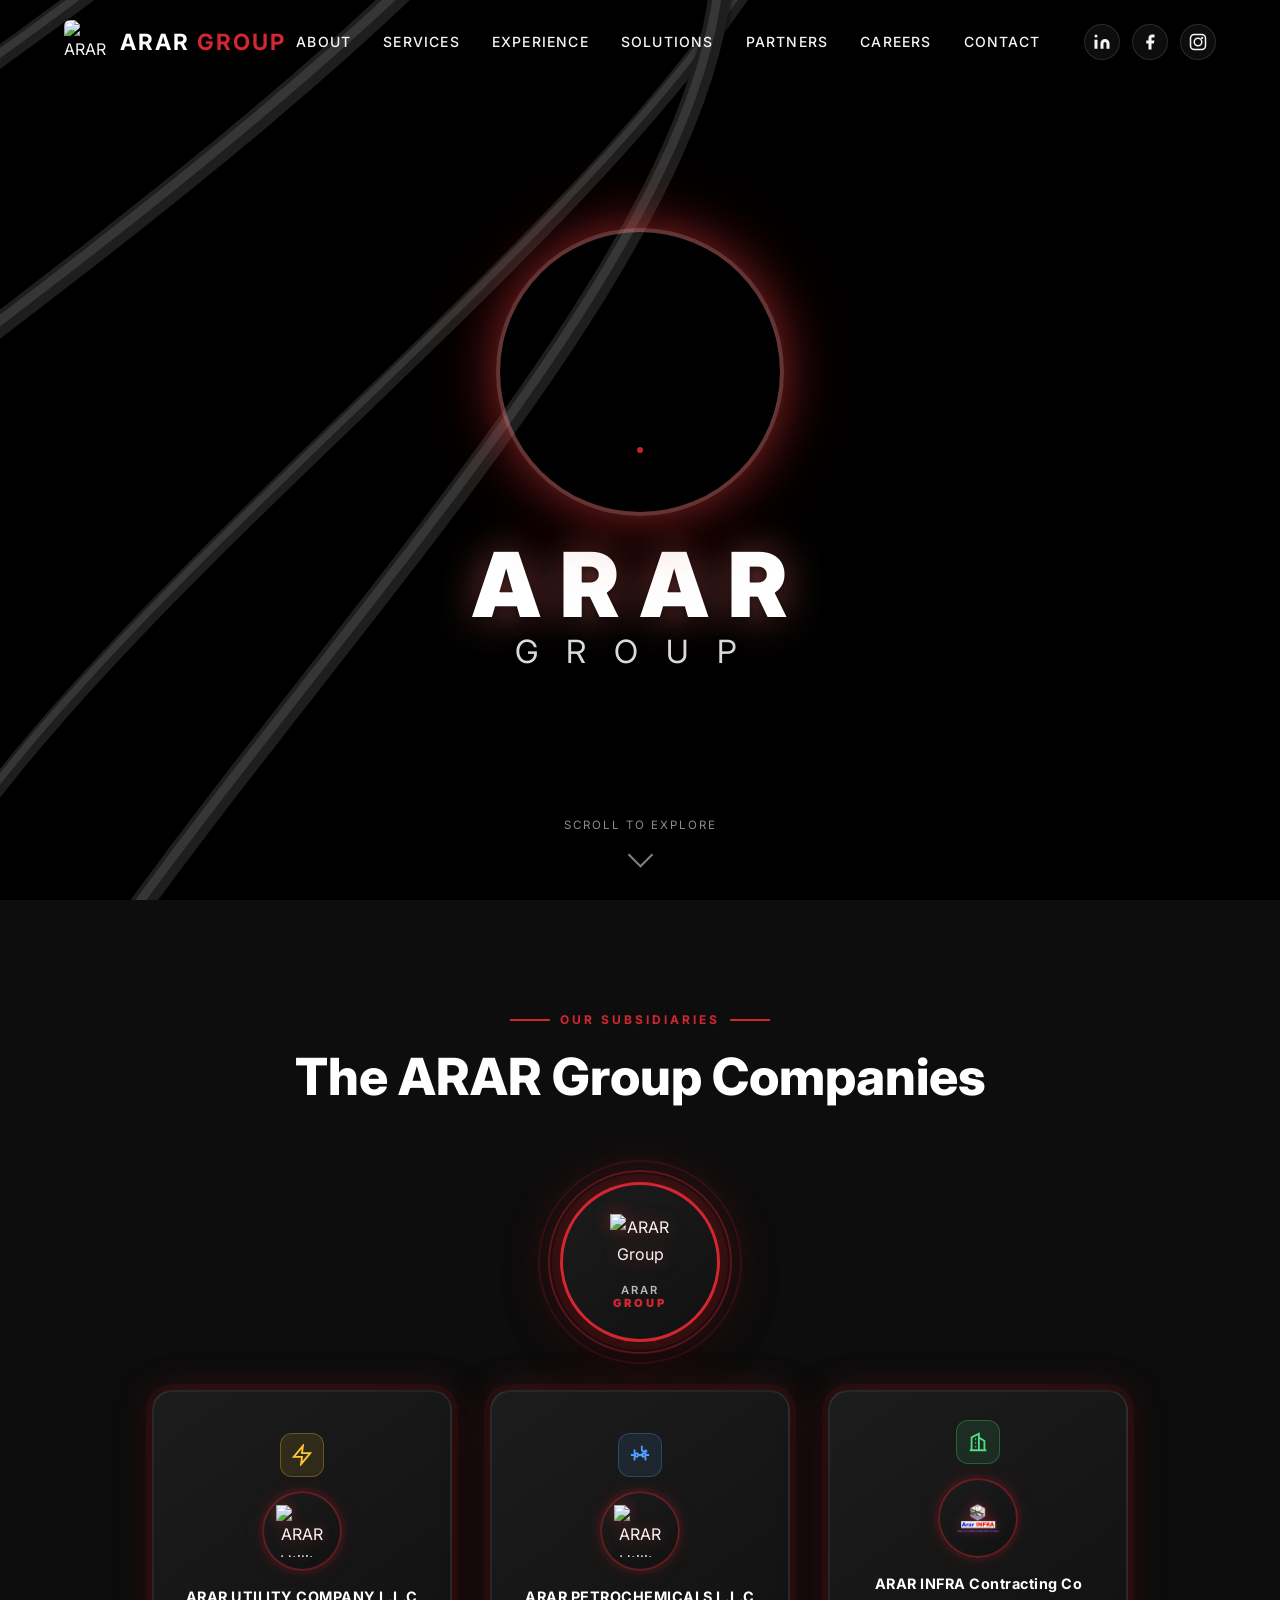
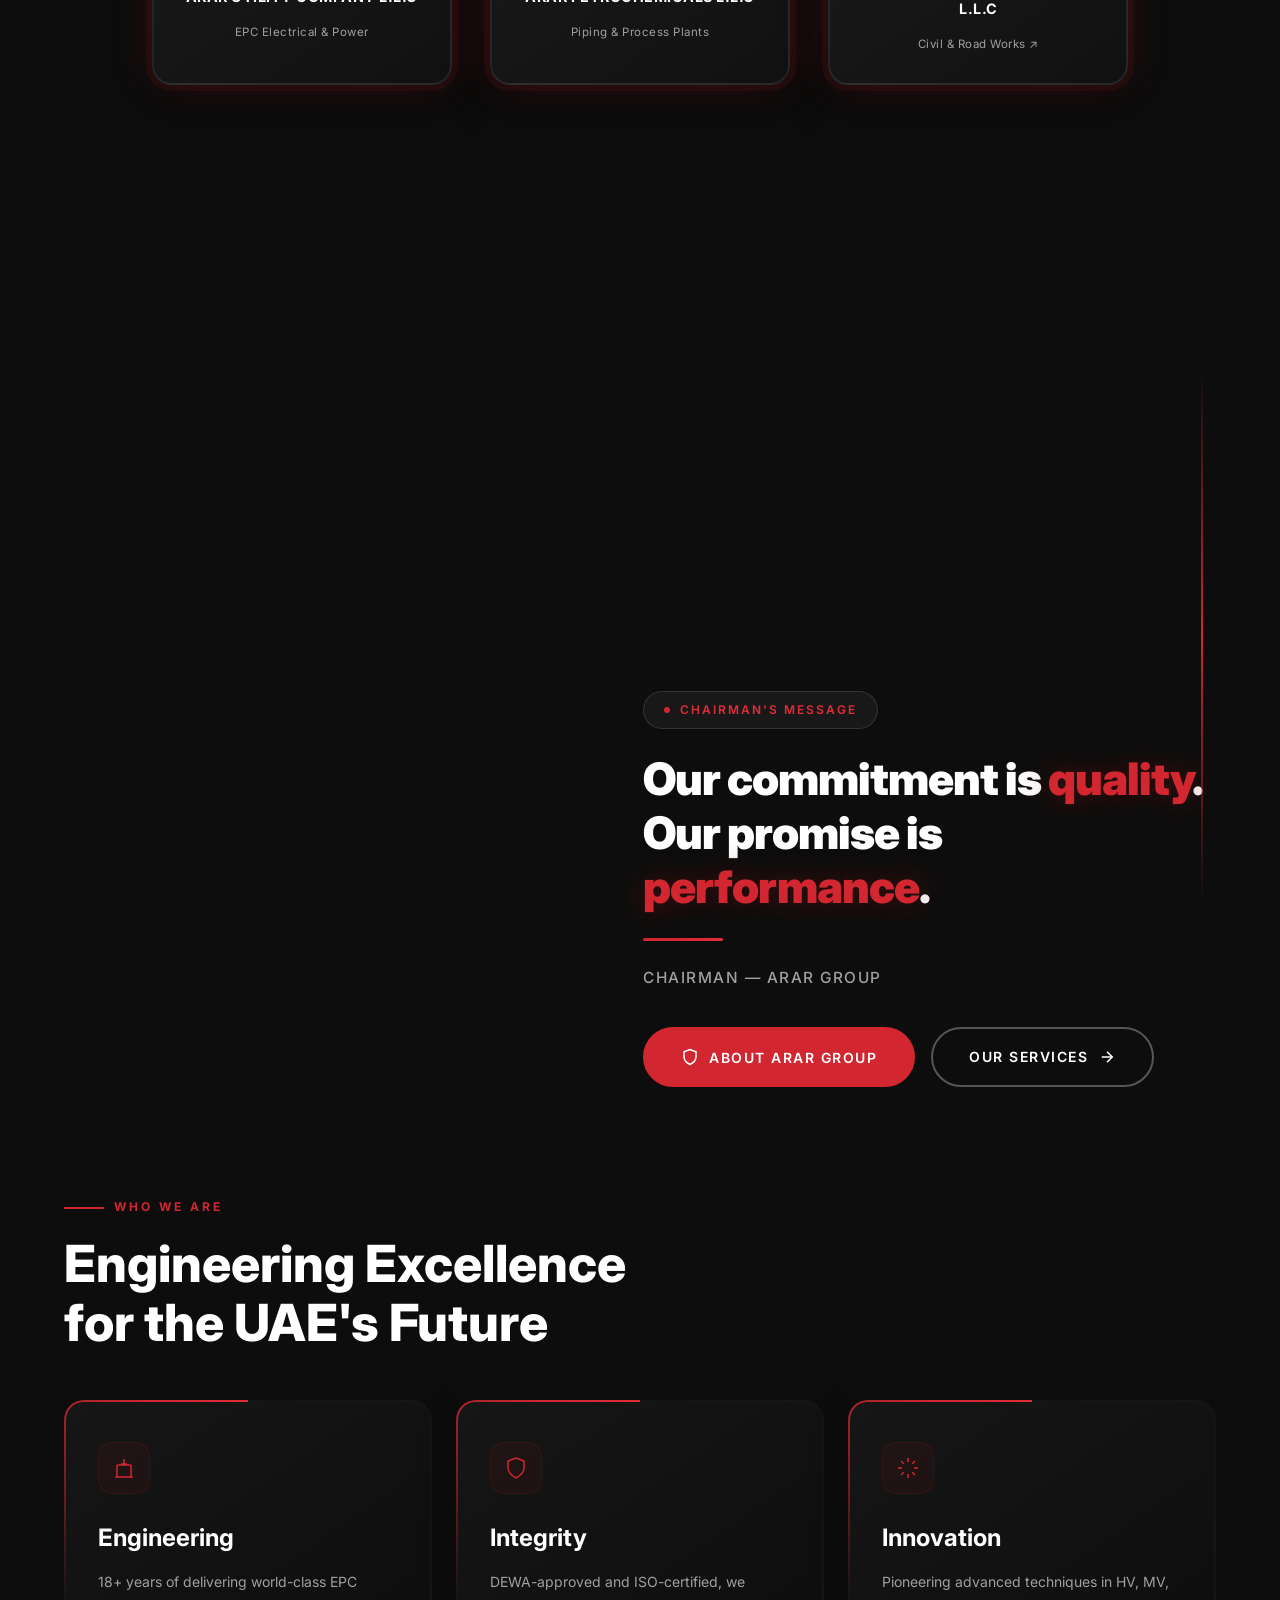
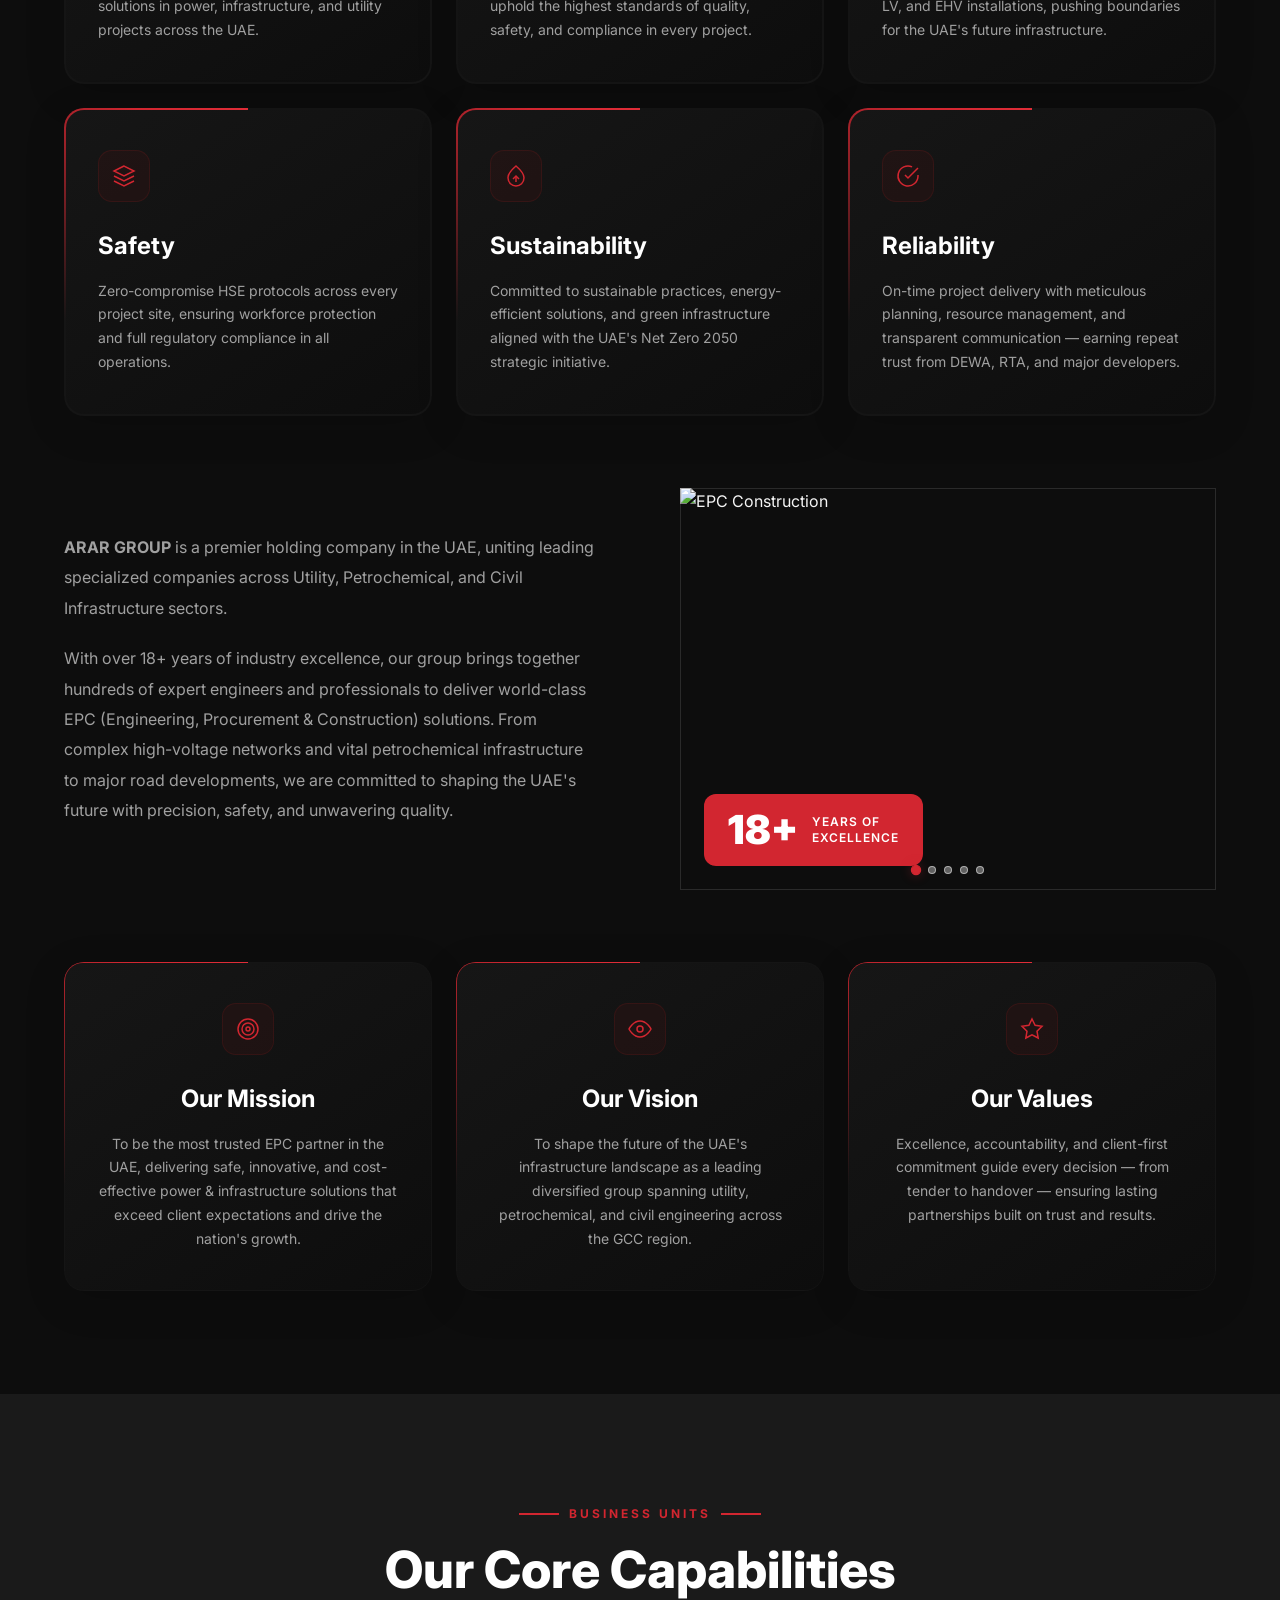
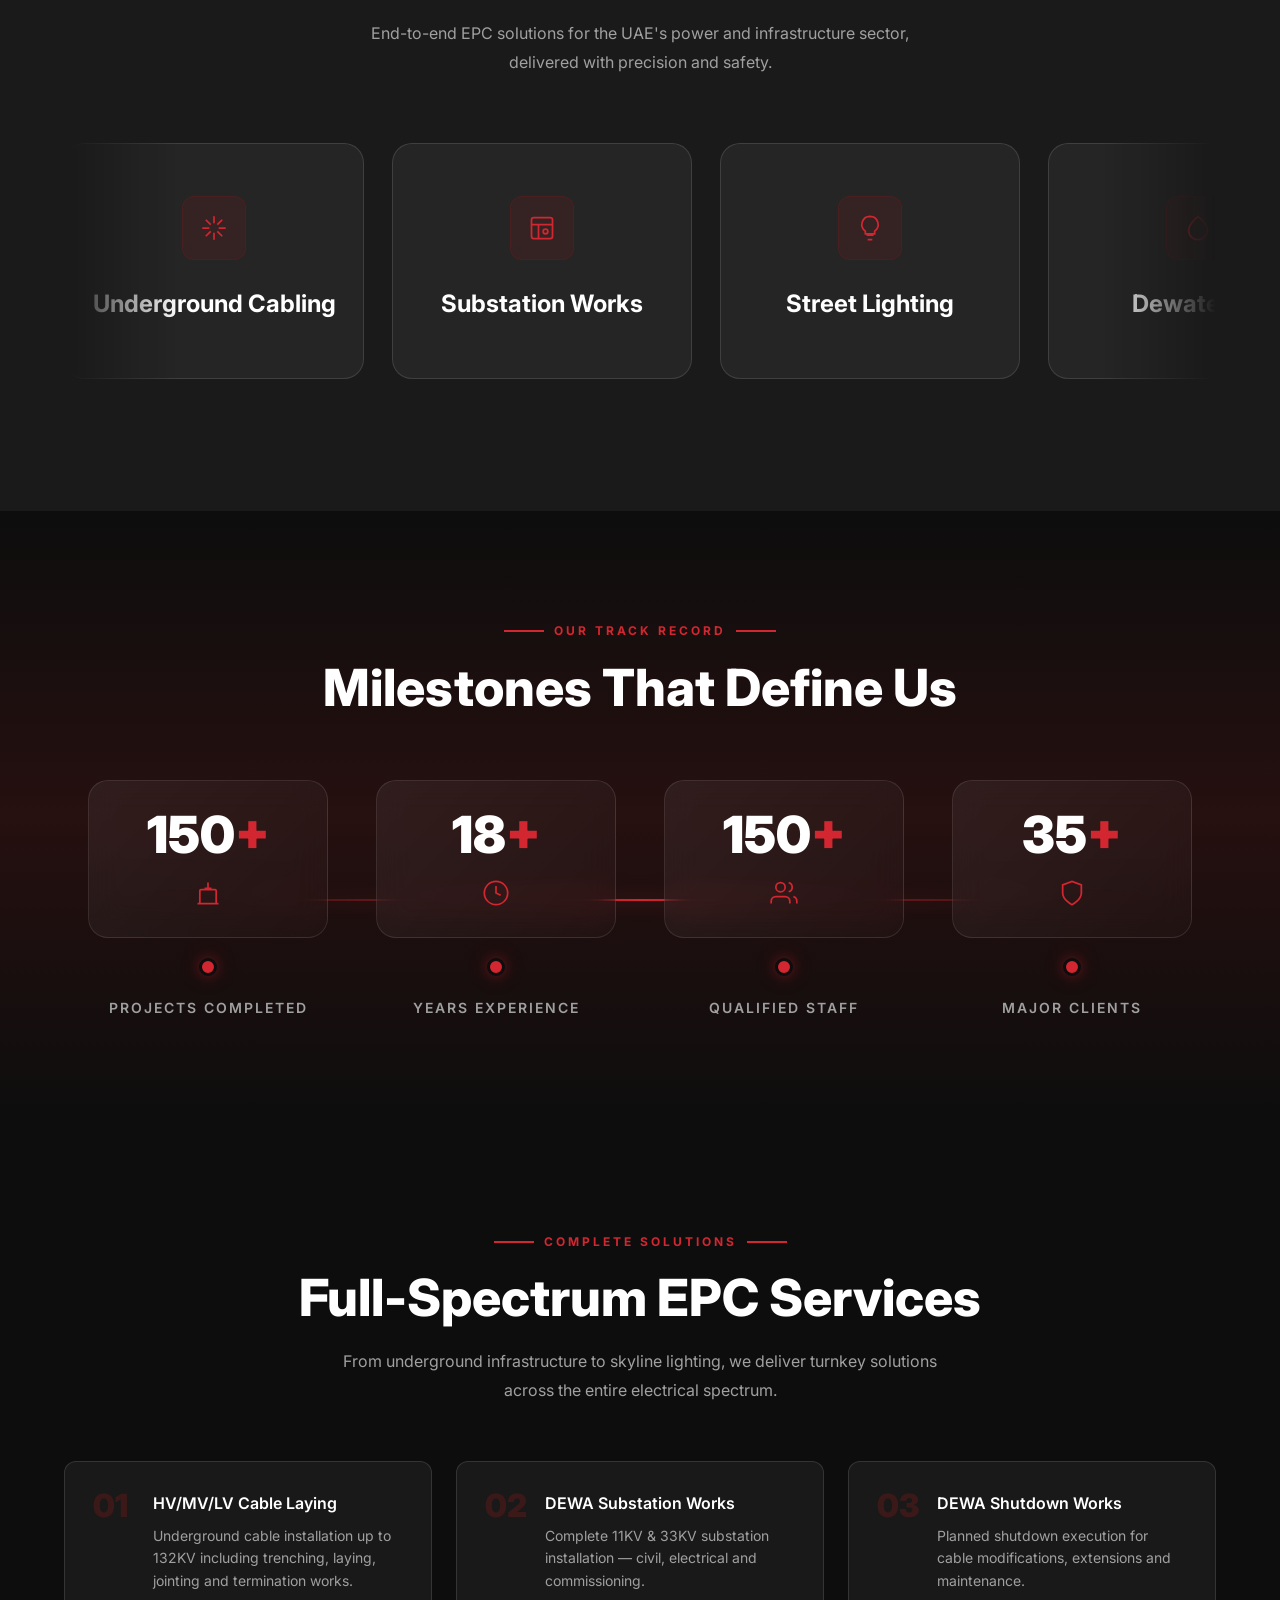
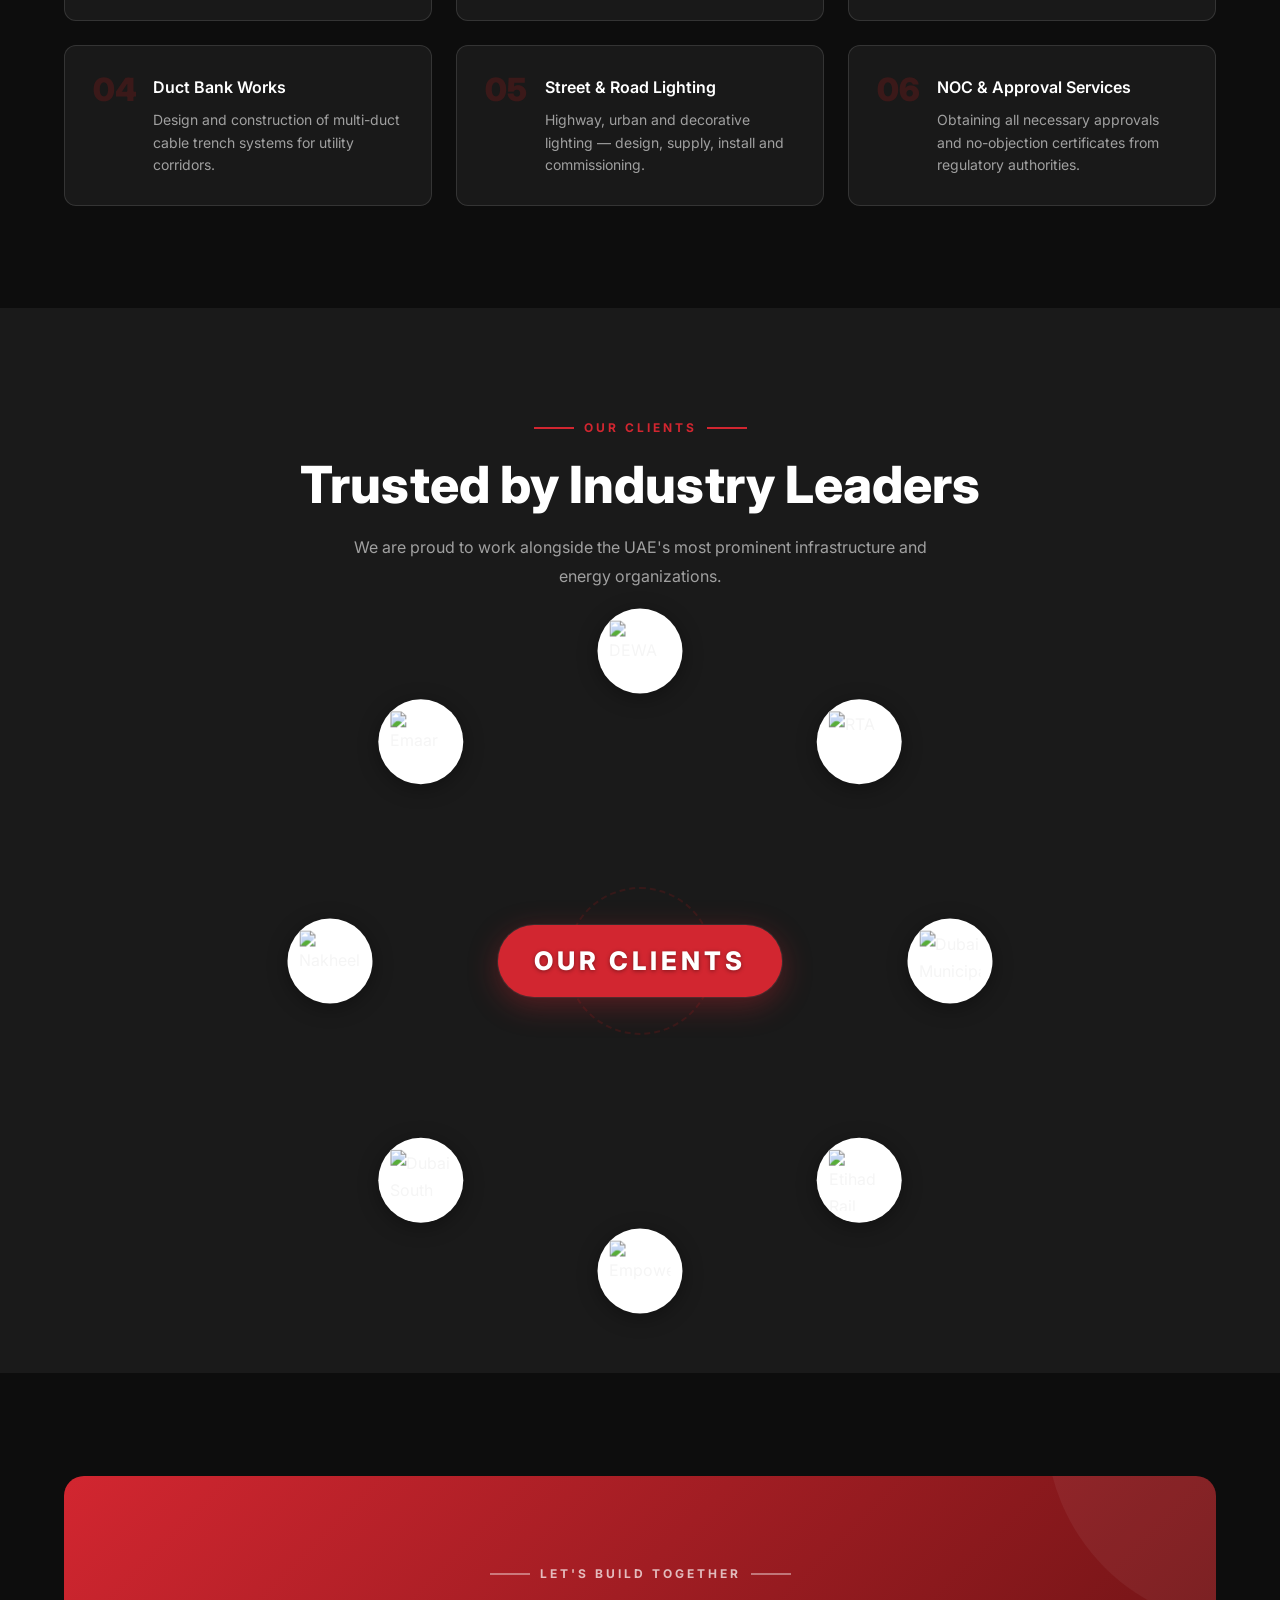
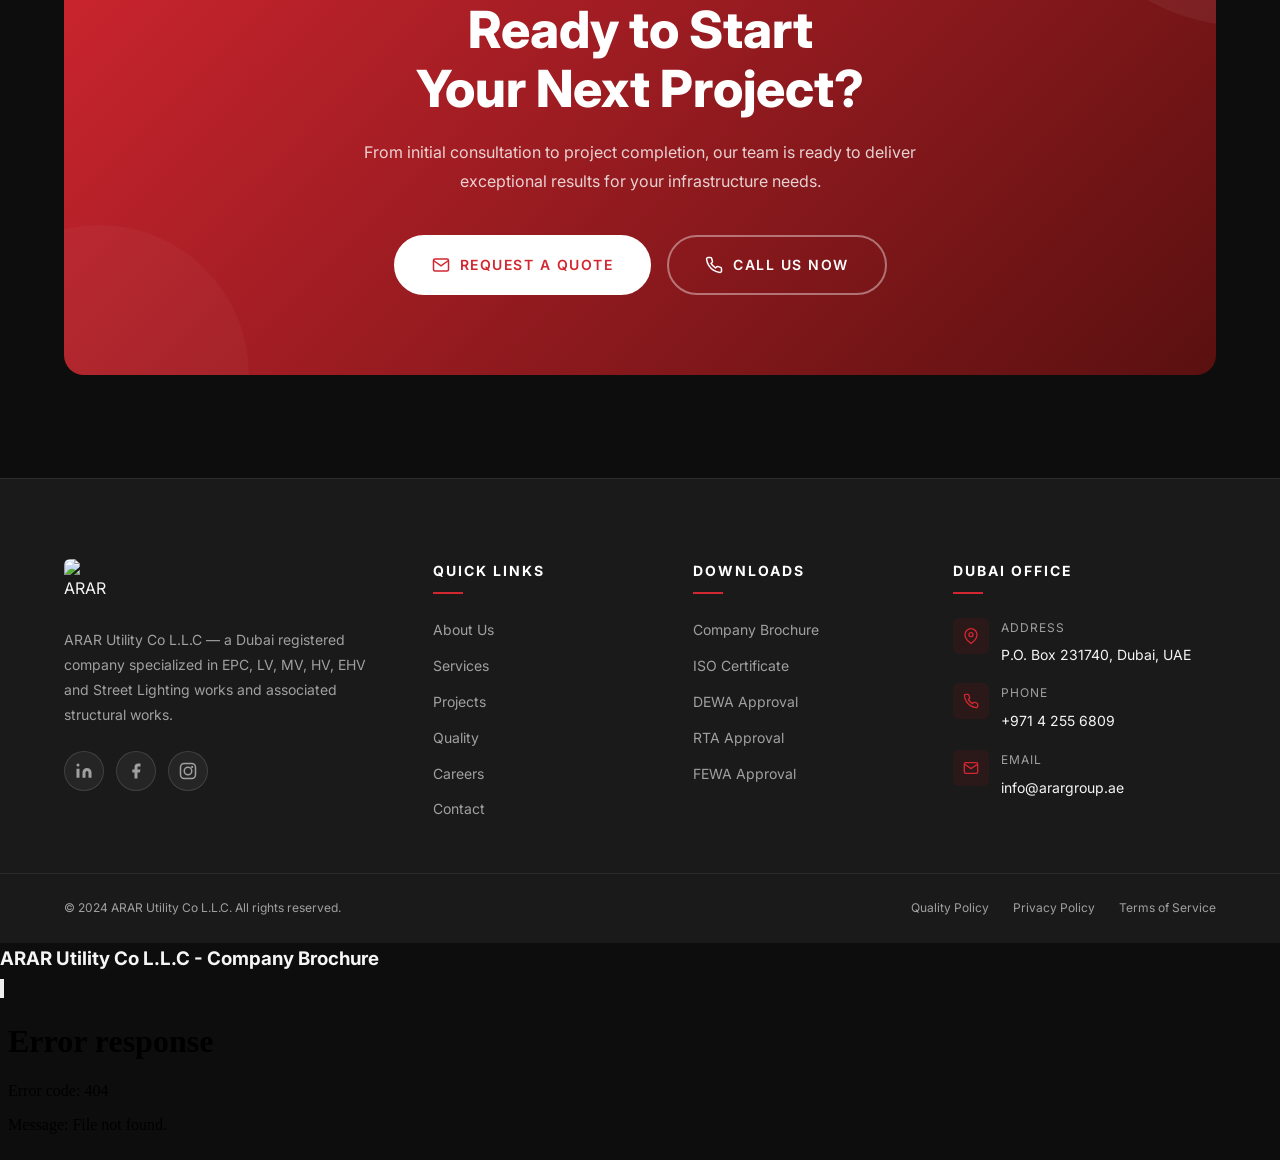
==== index.html @ eadc38d6 "careers page added" ====
<!DOCTYPE html>
<html lang="en">

<head>
  <meta charset="UTF-8">
  <meta name="viewport" content="width=device-width, initial-scale=1.0">
  <title>Arar Group — Leading EPC & Utility Contracting Company in Dubai</title>
  <meta name="description"
    content="ARAR Utility Co L.L.C is a Dubai-based EPC company specializing in LV, MV, HV, EHV and Street Lighting works with 18+ years of experience and 150+ completed projects.">
  <link rel="stylesheet" href="index.css">
  <link rel="stylesheet" href="modal.css">
  <link rel="preconnect" href="https://fonts.googleapis.com">
  <link rel="preconnect" href="https://fonts.gstatic.com" crossorigin>
</head>

<body>

  <!-- ============ NAVIGATION ============ -->
  <nav class="navbar" id="navbar">
    <div class="container">
      <a href="/" class="nav-logo">
        <div class="logo-mark"><img src="ARAR.png" alt="ARAR Group Logo"></div>
        <div class="logo-text">ARAR <span>GROUP</span></div>
      </a>
      <div class="nav-links" id="navLinks">
        <a href="#about">About</a>
        <a href="#services">Services</a>
        <a href="#stats">Experience</a>
        <a href="#all-services">Solutions</a>
        <a href="#clients">Partners</a>
        <a href="careers.html">Careers</a>
        <a href="#contact">Contact</a>
        <div class="nav-social">
          <a href="https://ae.linkedin.com/company/arar-utility-company-llc" aria-label="LinkedIn" target="_blank">
            <svg width="18" height="18" viewBox="0 0 24 24" fill="currentColor">
              <path d="M16 8a6 6 0 0 1 6 6v7h-4v-7a2 2 0 0 0-2-2 2 2 0 0 0-2 2v7h-4v-7a6 6 0 0 1 6-6z" />
              <rect x="2" y="9" width="4" height="12" />
              <circle cx="4" cy="4" r="2" />
            </svg>
          </a>
          <a href="https://www.facebook.com/p/ARAR-Utility-company-LLCDubaiUnited-Arab-Emirates-100072549215831/"
            aria-label="Facebook" target="_blank">
            <svg width="18" height="18" viewBox="0 0 24 24" fill="currentColor">
              <path d="M18 2h-3a5 5 0 0 0-5 5v3H7v4h3v8h4v-8h3l1-4h-4V7a1 1 0 0 1 1-1h3z" />
            </svg>
          </a>
          <a href="https://www.instagram.com/ararutilitycompany?igsh=MTh4aDRrMXIweTBmaA==" aria-label="Instagram"
            target="_blank">
            <svg width="18" height="18" viewBox="0 0 24 24" fill="none" stroke="currentColor" stroke-width="2">
              <rect x="2" y="2" width="20" height="20" rx="5" />
              <circle cx="12" cy="12" r="5" />
              <circle cx="17.5" cy="6.5" r="1.5" fill="currentColor" stroke="none" />
            </svg>
          </a>
        </div>
      </div>
      <button class="hamburger" id="hamburger" aria-label="Toggle navigation">
        <span></span>
        <span></span>
        <span></span>
      </button>
    </div>
  </nav>

  <!-- Mobile Nav -->
  <div class="mobile-nav" id="mobileNav">
    <a href="#about" class="mobile-nav-link">About</a>
    <a href="#services" class="mobile-nav-link">Services</a>
    <a href="#stats" class="mobile-nav-link">Experience</a>
    <a href="#all-services" class="mobile-nav-link">Solutions</a>
    <a href="#clients" class="mobile-nav-link">Partners</a>
    <a href="careers.html" class="mobile-nav-link">Careers</a>
    <a href="#contact" class="mobile-nav-link">Contact</a>
    <div class="mobile-social">
      <a href="https://ae.linkedin.com/company/arar-utility-company-llc" aria-label="LinkedIn" target="_blank">
        <svg width="24" height="24" viewBox="0 0 24 24" fill="currentColor">
          <path d="M16 8a6 6 0 0 1 6 6v7h-4v-7a2 2 0 0 0-2-2 2 2 0 0 0-2 2v7h-4v-7a6 6 0 0 1 6-6z" />
          <rect x="2" y="9" width="4" height="12" />
          <circle cx="4" cy="4" r="2" />
        </svg>
      </a>
      <a href="https://www.facebook.com/p/ARAR-Utility-company-LLCDubaiUnited-Arab-Emirates-100072549215831/"
        aria-label="Facebook" target="_blank">
        <svg width="24" height="24" viewBox="0 0 24 24" fill="currentColor">
          <path d="M18 2h-3a5 5 0 0 0-5 5v3H7v4h3v8h4v-8h3l1-4h-4V7a1 1 0 0 1 1-1h3z" />
        </svg>
      </a>
      <a href="https://www.instagram.com/ararutilitycompany?igsh=MTh4aDRrMXIweTBmaA==" aria-label="Instagram"
        target="_blank">
        <svg width="24" height="24" viewBox="0 0 24 24" fill="none" stroke="currentColor" stroke-width="2">
          <rect x="2" y="2" width="20" height="20" rx="5" />
          <circle cx="12" cy="12" r="5" />
          <circle cx="17.5" cy="6.5" r="1.5" fill="currentColor" stroke="none" />
        </svg>
      </a>
    </div>
  </div>


  <!-- ============ LOGO INTRO SECTION ============ -->
  <section class="logo-intro-section" id="logo-intro">
    <!-- Animated light droplets -->
    <canvas class="logo-intro-droplets" id="logoDroplets"></canvas>

    <!-- Zoom-to-next overlay (black flash) -->
    <div id="zoomOverlay"></div>

    <!-- Content -->
    <div class="logo-intro-content">
      <div class="logo-3d-wrap" id="logo3dWrap">
        <video class="logo-3d-video" src="3d-logo.mp4" autoplay muted loop playsinline></video>
      </div>
      <div class="logo-intro-brand" id="logoBrand">
        <span class="logo-intro-main">ARAR</span>
        <span class="logo-intro-sub">GROUP</span>
      </div>
    </div>

    <!-- Scroll hint -->
    <div class="zoom-scroll-hint" id="zoomScrollHint">
      <span>Scroll to explore</span>
      <div class="zoom-scroll-arrow"></div>
    </div>
  </section>


  <!-- ============ SUBSIDIARIES RADIAL FLOW ============ -->
  <section class="section subsidiaries-flow-section" id="showcase">
    <div class="container">
      <div class="subsidiaries-header fade-in">
        <span class="section-tag"><span class="line"></span> Our Subsidiaries <span class="line"></span></span>
        <h2 class="section-title">The ARAR Group Companies</h2>
      </div>

      <!-- Radial Flow Diagram -->
      <div class="radial-flow-wrapper fade-in">
        <!-- SVG connector lines drawn by JS -->
        <svg class="radial-flow-svg" id="radialFlowSvg" aria-hidden="true"></svg>

        <!-- Root Node: ARAR GROUP -->
        <div class="rf-node rf-root" id="rfRoot">
          <div class="rf-node-inner">
            <img src="ARAR.png" alt="ARAR Group" class="rf-root-logo">
            <span class="rf-root-label">ARAR<br><strong>GROUP</strong></span>
          </div>
          <div class="rf-pulse-ring"></div>
          <div class="rf-pulse-ring rf-pulse-ring--2"></div>
        </div>

        <!-- Child Nodes -->
        <div class="rf-children">

          <!-- ARAR Utility -->
          <div class="rf-node rf-child rf-utility" id="rfUtility" data-branch="utility">
            <div class="rf-node-inner">
              <div class="rf-child-icon rf-icon-utility">
                <svg viewBox="0 0 24 24" fill="none" stroke="currentColor" stroke-width="2">
                  <path d="M13 2L3 14h9l-1 8 10-12h-9l1-8z" />
                </svg>
              </div>
              <div class="rf-child-logo-wrap">
                <img src="ARAR.png" alt="ARAR Utility" class="rf-child-logo">
              </div>
              <span class="rf-child-label">ARAR UTILITY COMPANY L.L.C</span>
              <span class="rf-child-desc">EPC Electrical &amp; Power</span>
            </div>
          </div>

          <!-- ARAR Petrochemical -->
          <div class="rf-node rf-child rf-petro" id="rfPetro" data-branch="petro">
            <div class="rf-node-inner">
              <div class="rf-child-icon rf-icon-petro">
                <svg viewBox="0 0 24 24" fill="none" stroke="currentColor" stroke-width="2">
                  <path d="M14 2v4a2 2 0 0 0 2 2h4" />
                  <path d="M2 12h6M10 12h6M18 12h4" />
                  <circle cx="8" cy="12" r="2" />
                  <circle cx="16" cy="12" r="2" />
                  <path d="M6 6v4M18 6v4M6 14v4M18 14v4" />
                </svg>
              </div>
              <div class="rf-child-logo-wrap rf-petro-logo-wrap">
                <img src="ARAR.png" alt="ARAR Utility Petrochemical" class="rf-child-logo">
              </div>
              <span class="rf-child-label">ARAR PETROCHEMICALS L.L.C</span>
              <span class="rf-child-desc">Piping &amp; Process Plants</span>
            </div>
          </div>

          <!-- ARAR Infra -->
          <div class="rf-node rf-child rf-infra" id="rfInfra" data-branch="infra">
            <a href="https://www.ararinfra.com/" target="_blank" rel="noopener noreferrer"
              class="rf-node-inner rf-node-inner--link">
              <div class="rf-child-icon rf-icon-infra">
                <svg viewBox="0 0 24 24" fill="none" stroke="currentColor" stroke-width="2">
                  <path d="M3 21h18M5 21V7l8-4v18M19 21V11l-6-4" />
                  <path d="M9 9h1M9 13h1M9 17h1" />
                </svg>
              </div>
              <div class="rf-child-logo-wrap">
                <img src="img/companies/infra.png" alt="ARAR Infra" class="rf-child-logo">
              </div>
              <span class="rf-child-label">ARAR INFRA Contracting Co L.L.C</span>
              <span class="rf-child-desc">Civil &amp; Road Works ↗</span>
            </a>
          </div>

        </div><!-- /.rf-children -->
      </div><!-- /.radial-flow-wrapper -->
    </div>
  </section>


  <!-- ============ HERO — CHAIRMAN ============ -->
  <section class="hero" id="hero">
    <!-- Floating Particles -->
    <div class="hero-particles">
      <span class="particle" style="--x:10%;--y:20%;--d:6s;--s:0.6"></span>
      <span class="particle" style="--x:85%;--y:15%;--d:8s;--s:0.4"></span>
      <span class="particle" style="--x:70%;--y:75%;--d:7s;--s:0.5"></span>
      <span class="particle" style="--x:25%;--y:80%;--d:9s;--s:0.35"></span>
      <span class="particle" style="--x:50%;--y:40%;--d:10s;--s:0.45"></span>
      <span class="particle" style="--x:90%;--y:55%;--d:7.5s;--s:0.3"></span>
    </div>

    <!-- Chairman Slide -->
    <div class="hero-slide active" data-slide="0">
      <div class="hero-slide-bg chairman-bg" style="background-image: url('img/clients/chairman.png')"></div>
      <div class="hero-slide-overlay chairman-overlay"></div>
      <div class="hero-slide-content chairman-slide-content">
        <div class="chairman-text">
          <div class="hero-tag anim-pop-in" style="--delay:0.3s">
            <span class="dot"></span>
            Chairman's Message
          </div>
          <h1 class="hero-title anim-slide-up" style="--delay:0.6s">
            Our commitment is <span class="highlight text-glow">quality</span>.<br>Our promise is <span
              class="highlight text-glow">performance</span>.
          </h1>
          <div class="chairman-divider anim-grow-width" style="--delay:1s"></div>
          <p class="chairman-name anim-fade-in" style="--delay:1.2s">Chairman — ARAR Group</p>
          <div class="hero-btns anim-slide-up" style="--delay:1.4s">
            <button type="button" class="btn btn-primary" onclick="openBrochureModal()">
              <svg class="btn-icon" viewBox="0 0 24 24" fill="none" stroke="currentColor" stroke-width="2">
                <path d="M12 22s8-4 8-10V5l-8-3-8 3v7c0 6 8 10 8 10z" />
              </svg>
              About ARAR Group
            </button>
            <a href="#services" class="btn btn-outline">
              Our Services
              <svg class="btn-icon" viewBox="0 0 24 24" fill="none" stroke="currentColor" stroke-width="2">
                <line x1="5" y1="12" x2="19" y2="12" />
                <polyline points="12 5 19 12 12 19" />
              </svg>
            </a>
          </div>
        </div>
      </div>
    </div>

    <!-- Vertical accent line -->
    <div class="hero-accent-line"></div>

  </section>


  <!-- ============ ABOUT ============ -->
  <section class="section about" id="about">
    <div class="container">
      <div class="fade-in">
        <span class="section-tag"><span class="line"></span> Who We Are</span>
        <h2 class="section-title">Engineering Excellence<br>for the UAE's Future</h2>
      </div>

      <!-- Who We Are — 5 Gradient Border Elements -->
      <div class="who-we-are-cards">
        <div class="gradient-card fade-in">
          <div class="gradient-card-border"></div>
          <div class="gradient-card-content">
            <div class="gradient-card-icon">
              <svg viewBox="0 0 24 24" fill="none" stroke="currentColor" stroke-width="1.5">
                <path d="M3 21h18M9 8h6M12 8V3M5 21V10a1 1 0 011-1h12a1 1 0 011 1v11" />
              </svg>
            </div>
            <h3>Engineering</h3>
            <p>18+ years of delivering world-class EPC solutions in power, infrastructure, and utility projects across
              the UAE.</p>
          </div>
        </div>
        <div class="gradient-card fade-in" style="transition-delay: 0.15s">
          <div class="gradient-card-border"></div>
          <div class="gradient-card-content">
            <div class="gradient-card-icon">
              <svg viewBox="0 0 24 24" fill="none" stroke="currentColor" stroke-width="1.5">
                <path d="M12 22s8-4 8-10V5l-8-3-8 3v7c0 6 8 10 8 10z" />
              </svg>
            </div>
            <h3>Integrity</h3>
            <p>DEWA-approved and ISO-certified, we uphold the highest standards of quality, safety, and compliance in
              every project.</p>
          </div>
        </div>
        <div class="gradient-card fade-in" style="transition-delay: 0.3s">
          <div class="gradient-card-border"></div>
          <div class="gradient-card-content">
            <div class="gradient-card-icon">
              <svg viewBox="0 0 24 24" fill="none" stroke="currentColor" stroke-width="1.5">
                <path
                  d="M12 2v4M12 18v4M4.93 4.93l2.83 2.83M16.24 16.24l2.83 2.83M2 12h4M18 12h4M4.93 19.07l2.83-2.83M16.24 7.76l2.83-2.83" />
              </svg>
            </div>
            <h3>Innovation</h3>
            <p>Pioneering advanced techniques in HV, MV, LV, and EHV installations, pushing boundaries for the UAE's
              future infrastructure.</p>
          </div>
        </div>
        <div class="gradient-card fade-in" style="transition-delay: 0.45s">
          <div class="gradient-card-border"></div>
          <div class="gradient-card-content">
            <div class="gradient-card-icon">
              <svg viewBox="0 0 24 24" fill="none" stroke="currentColor" stroke-width="1.5">
                <path d="M12 2L2 7l10 5 10-5-10-5z" />
                <path d="M2 17l10 5 10-5" />
                <path d="M2 12l10 5 10-5" />
              </svg>
            </div>
            <h3>Safety</h3>
            <p>Zero-compromise HSE protocols across every project site, ensuring workforce protection and full
              regulatory compliance in all operations.</p>
          </div>
        </div>
        <div class="gradient-card fade-in" style="transition-delay: 0.6s">
          <div class="gradient-card-border"></div>
          <div class="gradient-card-content">
            <div class="gradient-card-icon">
              <svg viewBox="0 0 24 24" fill="none" stroke="currentColor" stroke-width="1.5">
                <path d="M12 2c-5.33 4.55-8 8.48-8 11.8 0 4.98 3.8 8.2 8 8.2s8-3.22 8-8.2C20 10.48 17.33 6.55 12 2z" />
                <path d="M12 12v6" />
                <path d="M9 15l3-3 3 3" />
              </svg>
            </div>
            <h3>Sustainability</h3>
            <p>Committed to sustainable practices, energy-efficient solutions, and green infrastructure aligned with the
              UAE's Net Zero 2050 strategic initiative.</p>
          </div>
        </div>
        <div class="gradient-card fade-in" style="transition-delay: 0.75s">
          <div class="gradient-card-border"></div>
          <div class="gradient-card-content">
            <div class="gradient-card-icon">
              <svg viewBox="0 0 24 24" fill="none" stroke="currentColor" stroke-width="1.5">
                <path d="M22 11.08V12a10 10 0 1 1-5.93-9.14" />
                <polyline points="22 4 12 14.01 9 11.01" />
              </svg>
            </div>
            <h3>Reliability</h3>
            <p>On-time project delivery with meticulous planning, resource management, and transparent communication —
              earning repeat trust from DEWA, RTA, and major developers.</p>
          </div>
        </div>
      </div>

      <div class="about-grid">
        <div class="about-content fade-in-left">
          <p>
            <strong>ARAR GROUP</strong> is a premier holding company in the UAE, uniting leading specialized companies
            across Utility, Petrochemical, and Civil Infrastructure sectors.
          </p>
          <p>
            With over 18+ years of industry excellence, our group brings together hundreds of expert engineers and
            professionals to deliver world-class EPC (Engineering, Procurement & Construction) solutions. From complex
            high-voltage networks and vital petrochemical infrastructure to major road developments, we are committed to
            shaping the UAE's future with precision, safety, and unwavering quality.
          </p>

        </div>
        <div class="about-image fade-in-right" id="aboutGallery">
          <div class="about-gallery-track" id="aboutGalleryTrack">
            <div class="about-gallery-slide active">
              <img src="https://images.unsplash.com/photo-1504307651254-35680f356dfd?w=800&q=80" alt="EPC Construction">
            </div>
            <div class="about-gallery-slide">
              <img src="https://images.unsplash.com/photo-1621905252507-b35492cc74b4?w=800&q=80" alt="Substation Works">
            </div>
            <div class="about-gallery-slide">
              <img src="https://images.unsplash.com/photo-1473341304170-971dccb5ac1e?w=800&q=80"
                alt="Power Infrastructure">
            </div>
            <div class="about-gallery-slide">
              <img src="https://images.unsplash.com/photo-1581094794329-c8112a89af12?w=800&q=80"
                alt="Cable Laying Works">
            </div>
            <div class="about-gallery-slide">
              <img src="https://images.unsplash.com/photo-1497366216548-37526070297c?w=800&q=80" alt="Dubai Office">
            </div>
          </div>
          <div class="about-gallery-dots" id="aboutGalleryDots">
            <span class="about-gallery-dot active" data-index="0"></span>
            <span class="about-gallery-dot" data-index="1"></span>
            <span class="about-gallery-dot" data-index="2"></span>
            <span class="about-gallery-dot" data-index="3"></span>
            <span class="about-gallery-dot" data-index="4"></span>
          </div>
          <div class="about-badge">
            <div class="about-badge-number">18+</div>
            <div class="about-badge-text">Years of<br>Excellence</div>
          </div>
        </div>
      </div>

      <!-- Mission & Vision Strip -->
      <div class="about-mission-strip fade-in" style="transition-delay: 0.2s">
        <div class="mission-item">
          <div class="gradient-card" style="padding: 1px; height: 100%;">
            <div class="gradient-card-border"></div>
            <div class="gradient-card-content" style="align-items: center; text-align: center;">
              <div class="gradient-card-icon">
                <svg viewBox="0 0 24 24" fill="none" stroke="currentColor" stroke-width="1.5">
                  <circle cx="12" cy="12" r="10" />
                  <circle cx="12" cy="12" r="6" />
                  <circle cx="12" cy="12" r="2" />
                </svg>
              </div>
              <h3>Our Mission</h3>
              <p>To be the most trusted EPC partner in the UAE, delivering safe, innovative, and cost-effective power &
                infrastructure solutions that exceed client expectations and drive the nation's growth.</p>
            </div>
          </div>
        </div>
        <div class="mission-item">
          <div class="gradient-card" style="padding: 1px; height: 100%;">
            <div class="gradient-card-border"></div>
            <div class="gradient-card-content" style="align-items: center; text-align: center;">
              <div class="gradient-card-icon">
                <svg viewBox="0 0 24 24" fill="none" stroke="currentColor" stroke-width="1.5">
                  <path d="M1 12s4-8 11-8 11 8 11 8-4 8-11 8-11-8-11-8z" />
                  <circle cx="12" cy="12" r="3" />
                </svg>
              </div>
              <h3>Our Vision</h3>
              <p>To shape the future of the UAE's infrastructure landscape as a leading diversified group spanning
                utility, petrochemical, and civil engineering across the GCC region.</p>
            </div>
          </div>
        </div>
        <div class="mission-item">
          <div class="gradient-card" style="padding: 1px; height: 100%;">
            <div class="gradient-card-border"></div>
            <div class="gradient-card-content" style="align-items: center; text-align: center;">
              <div class="gradient-card-icon">
                <svg viewBox="0 0 24 24" fill="none" stroke="currentColor" stroke-width="1.5">
                  <polygon
                    points="12 2 15.09 8.26 22 9.27 17 14.14 18.18 21.02 12 17.77 5.82 21.02 7 14.14 2 9.27 8.91 8.26 12 2" />
                </svg>
              </div>
              <h3>Our Values</h3>
              <p>Excellence, accountability, and client-first commitment guide every decision — from tender to handover
                — ensuring lasting partnerships built on trust and results.</p>
            </div>
          </div>
        </div>
      </div>
    </div>
  </section>


  <!-- ============ BUSINESS UNITS / SERVICES GRID ============ -->
  <section class="section services" id="services">
    <div class="container">
      <div class="services-header fade-in">
        <span class="section-tag"><span class="line"></span> Business Units <span class="line"></span></span>
        <h2 class="section-title">Our Core Capabilities</h2>
        <p class="section-subtitle">
          End-to-end EPC solutions for the UAE's power and infrastructure sector, delivered with precision and safety.
        </p>
      </div>
      <div class="services-marquee-wrapper">
        <div class="services-marquee-track">
          <!-- Card 1: Cabling -->
          <div class="service-card marquee-card">
            <div class="service-icon">
              <svg viewBox="0 0 24 24">
                <path
                  d="M12 2v6m0 8v6M4.93 4.93l4.24 4.24m5.66 5.66l4.24 4.24M2 12h6m8 0h6M4.93 19.07l4.24-4.24m5.66-5.66l4.24-4.24" />
              </svg>
            </div>
            <h3>Underground Cabling</h3>
          </div>

          <!-- Card 2: Substation -->
          <div class="service-card marquee-card">
            <div class="service-icon">
              <svg viewBox="0 0 24 24">
                <rect x="3" y="3" width="18" height="18" rx="2" />
                <line x1="3" y1="9" x2="21" y2="9" />
                <line x1="9" y1="21" x2="9" y2="9" />
                <circle cx="15" cy="15" r="2" />
              </svg>
            </div>
            <h3>Substation Works</h3>
          </div>

          <!-- Card 3: Lighting -->
          <div class="service-card marquee-card">
            <div class="service-icon">
              <svg viewBox="0 0 24 24">
                <path d="M9 18h6M10 22h4M12 2a7 7 0 0 0-4 12.7V17h8v-2.3A7 7 0 0 0 12 2z" />
              </svg>
            </div>
            <h3>Street Lighting</h3>
          </div>

          <!-- Card 4: Dewatering -->
          <div class="service-card marquee-card">
            <div class="service-icon">
              <svg viewBox="0 0 24 24">
                <path d="M12 2c-5.33 4.55-8 8.48-8 11.8 0 4.98 3.8 8.2 8 8.2s8-3.22 8-8.2C20 10.48 17.33 6.55 12 2z" />
              </svg>
            </div>
            <h3>Dewatering</h3>
          </div>

          <!-- Card 5: Landscaping -->
          <div class="service-card marquee-card">
            <div class="service-icon">
              <svg viewBox="0 0 24 24">
                <path
                  d="M17 8C8 10 5.9 16.17 3.82 21.34l1.89.66L7 18h2l-1 4h2l1-4h2l-1 4h2l1-4h2v-2H9.28c1.59-3.58 4.2-6.74 8.72-8h2V6h-3z" />
                <path d="M12 2C9.24 2 7 4.24 7 7h2c0-1.66 1.34-3 3-3s3 1.34 3 3h2c0-2.76-2.24-5-5-5z" />
              </svg>
            </div>
            <h3>Landscaping</h3>
          </div>

          <!-- Card 6: Road & Highway Infrastructure -->
          <div class="service-card marquee-card">
            <div class="service-icon">
              <svg viewBox="0 0 24 24">
                <path d="M11 3L1 9l10 6 10-6-10-6z" />
                <path d="M1 15l10 6 10-6" />
                <path d="M1 21l10-6 10 6" />
              </svg>
            </div>
            <h3>Road & Highway Infrastructure</h3>
          </div>

          <!-- Card 7: Smart City Infrastructure -->
          <div class="service-card marquee-card">
            <div class="service-icon">
              <svg viewBox="0 0 24 24">
                <path d="M3 21h18M5 21V7l8-4v18M19 21V11l-6-4" />
                <path d="M9 9h1M9 13h1M9 17h1" />
              </svg>
            </div>
            <h3>Smart City Infrastructure</h3>
          </div>

          <!-- Card 8: Petrochemical Piping & Utilities -->
          <div class="service-card marquee-card">
            <div class="service-icon">
              <svg viewBox="0 0 24 24">
                <path d="M14 2v4a2 2 0 0 0 2 2h4" />
                <path d="M2 12h6M10 12h6M18 12h4" />
                <circle cx="8" cy="12" r="2" />
                <circle cx="16" cy="12" r="2" />
                <path d="M6 6v4M18 6v4M6 14v4M18 14v4" />
              </svg>
            </div>
            <h3>Petrochemical Piping & Utilities</h3>
          </div>

          <!-- DUPLICATED Cards for infinite scrolling -->
          <!-- Card 1: Cabling -->
          <div class="service-card marquee-card">
            <div class="service-icon">
              <svg viewBox="0 0 24 24">
                <path
                  d="M12 2v6m0 8v6M4.93 4.93l4.24 4.24m5.66 5.66l4.24 4.24M2 12h6m8 0h6M4.93 19.07l4.24-4.24m5.66-5.66l4.24-4.24" />
              </svg>
            </div>
            <h3>Underground Cabling</h3>
          </div>

          <!-- Card 2: Substation -->
          <div class="service-card marquee-card">
            <div class="service-icon">
              <svg viewBox="0 0 24 24">
                <rect x="3" y="3" width="18" height="18" rx="2" />
                <line x1="3" y1="9" x2="21" y2="9" />
                <line x1="9" y1="21" x2="9" y2="9" />
                <circle cx="15" cy="15" r="2" />
              </svg>
            </div>
            <h3>Substation Works</h3>
          </div>

          <!-- Card 3: Lighting -->
          <div class="service-card marquee-card">
            <div class="service-icon">
              <svg viewBox="0 0 24 24">
                <path d="M9 18h6M10 22h4M12 2a7 7 0 0 0-4 12.7V17h8v-2.3A7 7 0 0 0 12 2z" />
              </svg>
            </div>
            <h3>Street Lighting</h3>
          </div>

          <!-- Card 4: Dewatering -->
          <div class="service-card marquee-card">
            <div class="service-icon">
              <svg viewBox="0 0 24 24">
                <path d="M12 2c-5.33 4.55-8 8.48-8 11.8 0 4.98 3.8 8.2 8 8.2s8-3.22 8-8.2C20 10.48 17.33 6.55 12 2z" />
              </svg>
            </div>
            <h3>Dewatering</h3>
          </div>

          <!-- Card 5: Landscaping -->
          <div class="service-card marquee-card">
            <div class="service-icon">
              <svg viewBox="0 0 24 24">
                <path
                  d="M17 8C8 10 5.9 16.17 3.82 21.34l1.89.66L7 18h2l-1 4h2l1-4h2l-1 4h2l1-4h2v-2H9.28c1.59-3.58 4.2-6.74 8.72-8h2V6h-3z" />
                <path d="M12 2C9.24 2 7 4.24 7 7h2c0-1.66 1.34-3 3-3s3 1.34 3 3h2c0-2.76-2.24-5-5-5z" />
              </svg>
            </div>
            <h3>Landscaping</h3>
          </div>

          <!-- Card 6: Road & Highway Infrastructure -->
          <div class="service-card marquee-card">
            <div class="service-icon">
              <svg viewBox="0 0 24 24">
                <path d="M11 3L1 9l10 6 10-6-10-6z" />
                <path d="M1 15l10 6 10-6" />
                <path d="M1 21l10-6 10 6" />
              </svg>
            </div>
            <h3>Road & Highway Infrastructure</h3>
          </div>

          <!-- Card 7: Smart City Infrastructure -->
          <div class="service-card marquee-card">
            <div class="service-icon">
              <svg viewBox="0 0 24 24">
                <path d="M3 21h18M5 21V7l8-4v18M19 21V11l-6-4" />
                <path d="M9 9h1M9 13h1M9 17h1" />
              </svg>
            </div>
            <h3>Smart City Infrastructure</h3>
          </div>

          <!-- Card 8: Petrochemical Piping & Utilities -->
          <div class="service-card marquee-card">
            <div class="service-icon">
              <svg viewBox="0 0 24 24">
                <path d="M14 2v4a2 2 0 0 0 2 2h4" />
                <path d="M2 12h6M10 12h6M18 12h4" />
                <circle cx="8" cy="12" r="2" />
                <circle cx="16" cy="12" r="2" />
                <path d="M6 6v4M18 6v4M6 14v4M18 14v4" />
              </svg>
            </div>
            <h3>Petrochemical Piping & Utilities</h3>
          </div>
        </div>
      </div>
    </div>
  </section>


  <!-- ============ STATISTICS — TIMELINE ============ -->
  <section class="stats" id="stats">
    <div class="stats-bg"></div>
    <div class="stats-overlay"></div>
    <div class="container">
      <div class="stats-header fade-in">
        <span class="section-tag"><span class="line"></span> Our Track Record <span class="line"></span></span>
        <h2 class="section-title">Milestones That Define Us</h2>
      </div>
      <div class="stats-timeline">
        <!-- Connecting line -->
        <div class="timeline-line"></div>

        <!-- Milestone 1 -->
        <div class="timeline-milestone fade-in" style="transition-delay: 0.15s">
          <div class="milestone-content">
            <div class="stat-number"><span class="counter" data-target="150">0</span><span class="plus">+</span></div>
            <div class="milestone-icon">
              <svg viewBox="0 0 24 24" fill="none" stroke="currentColor" stroke-width="1.5">
                <path d="M3 21h18M9 8h6M12 8V3M5 21V10a1 1 0 011-1h12a1 1 0 011 1v11" />
              </svg>
            </div>
          </div>
          <div class="milestone-dot"><span class="dot-ping"></span></div>
          <div class="milestone-label">Projects Completed</div>
        </div>

        <!-- Milestone 2 -->
        <div class="timeline-milestone fade-in" style="transition-delay: 0.3s">
          <div class="milestone-content">
            <div class="stat-number"><span class="counter" data-target="18">0</span><span class="plus">+</span></div>
            <div class="milestone-icon">
              <svg viewBox="0 0 24 24" fill="none" stroke="currentColor" stroke-width="1.5">
                <circle cx="12" cy="12" r="10" />
                <polyline points="12 6 12 12 16 14" />
              </svg>
            </div>
          </div>
          <div class="milestone-dot"><span class="dot-ping"></span></div>
          <div class="milestone-label">Years Experience</div>
        </div>

        <!-- Milestone 3 -->
        <div class="timeline-milestone fade-in" style="transition-delay: 0.45s">
          <div class="milestone-content">
            <div class="stat-number"><span class="counter" data-target="150">0</span><span class="plus">+</span></div>
            <div class="milestone-icon">
              <svg viewBox="0 0 24 24" fill="none" stroke="currentColor" stroke-width="1.5">
                <path d="M17 21v-2a4 4 0 00-4-4H5a4 4 0 00-4 4v2" />
                <circle cx="9" cy="7" r="4" />
                <path d="M23 21v-2a4 4 0 00-3-3.87M16 3.13a4 4 0 010 7.75" />
              </svg>
            </div>
          </div>
          <div class="milestone-dot"><span class="dot-ping"></span></div>
          <div class="milestone-label">Qualified Staff</div>
        </div>

        <!-- Milestone 4 -->
        <div class="timeline-milestone fade-in" style="transition-delay: 0.6s">
          <div class="milestone-content">
            <div class="stat-number"><span class="counter" data-target="35">0</span><span class="plus">+</span></div>
            <div class="milestone-icon">
              <svg viewBox="0 0 24 24" fill="none" stroke="currentColor" stroke-width="1.5">
                <path d="M12 22s8-4 8-10V5l-8-3-8 3v7c0 6 8 10 8 10z" />
              </svg>
            </div>
          </div>
          <div class="milestone-dot"><span class="dot-ping"></span></div>
          <div class="milestone-label">Major Clients</div>
        </div>
      </div>
    </div>
  </section>


  <!-- ============ ALL SERVICES ============ -->
  <section class="section all-services" id="all-services">
    <div class="container">
      <div class="all-services-header fade-in">
        <span class="section-tag"><span class="line"></span> Complete Solutions <span class="line"></span></span>
        <h2 class="section-title">Full-Spectrum EPC Services</h2>
        <p class="section-subtitle">
          From underground infrastructure to skyline lighting, we deliver turnkey solutions across the entire electrical
          spectrum.
        </p>
      </div>
      <div class="all-services-grid">
        <div class="all-service-item fade-in">
          <div class="all-service-num">01</div>
          <div class="all-service-info">
            <h4>HV/MV/LV Cable Laying</h4>
            <p>Underground cable installation up to 132KV including trenching, laying, jointing and termination works.
            </p>
          </div>
        </div>
        <div class="all-service-item fade-in">
          <div class="all-service-num">02</div>
          <div class="all-service-info">
            <h4>DEWA Substation Works</h4>
            <p>Complete 11KV &amp; 33KV substation installation — civil, electrical and commissioning.</p>
          </div>
        </div>
        <div class="all-service-item fade-in">
          <div class="all-service-num">03</div>
          <div class="all-service-info">
            <h4>DEWA Shutdown Works</h4>
            <p>Planned shutdown execution for cable modifications, extensions and maintenance.</p>
          </div>
        </div>
        <div class="all-service-item fade-in">
          <div class="all-service-num">04</div>
          <div class="all-service-info">
            <h4>Duct Bank Works</h4>
            <p>Design and construction of multi-duct cable trench systems for utility corridors.</p>
          </div>
        </div>
        <div class="all-service-item fade-in">
          <div class="all-service-num">05</div>
          <div class="all-service-info">
            <h4>Street &amp; Road Lighting</h4>
            <p>Highway, urban and decorative lighting — design, supply, install and commissioning.</p>
          </div>
        </div>
        <div class="all-service-item fade-in">
          <div class="all-service-num">06</div>
          <div class="all-service-info">
            <h4>NOC &amp; Approval Services</h4>
            <p>Obtaining all necessary approvals and no-objection certificates from regulatory authorities.</p>
          </div>
        </div>
      </div>
    </div>
  </section>


  <!-- ============ OUR CLIENTS — ANIMATED LOGO WHEELS ============ -->
  <section class="section clients" id="clients">
    <div class="container">
      <div class="clients-header fade-in">
        <span class="section-tag"><span class="line"></span> Our Clients <span class="line"></span></span>
        <h2 class="section-title">Trusted by Industry Leaders</h2>
        <p class="section-subtitle">
          We are proud to work alongside the UAE's most prominent infrastructure and energy organizations.
        </p>
      </div>
    </div>

    <!-- Circular Logo Wheel -->
    <div class="logo-wheel-container">
      <!-- Dotted circle decoration -->
      <div class="logo-wheel-ring"></div>

      <!-- Center Title -->
      <div class="logo-wheel-title">OUR CLIENTS</div>

      <!-- Rotating Track -->
      <div class="logo-circle">
        <div class="logo-slot" style="--i:0;">
          <div class="logo-card" data-title="DEWA"><img src="img/clients/client-1.jpg" alt="DEWA"></div>
        </div>
        <div class="logo-slot" style="--i:1;">
          <div class="logo-card" data-title="RTA"><img src="img/clients/client-2.jpg" alt="RTA"></div>
        </div>
        <div class="logo-slot" style="--i:2;">
          <div class="logo-card" data-title="Dubai Municipality"><img src="img/clients/client-3.jpg"
              alt="Dubai Municipality"></div>
        </div>
        <div class="logo-slot" style="--i:3;">
          <div class="logo-card" data-title="Etihad Rail"><img src="img/clients/client-4.jpg" alt="Etihad Rail"></div>
        </div>
        <div class="logo-slot" style="--i:4;">
          <div class="logo-card" data-title="Empower"><img src="img/clients/client-5.jpg" alt="Empower"></div>
        </div>
        <div class="logo-slot" style="--i:5;">
          <div class="logo-card" data-title="Dubai South"><img src="img/clients/client-6.jpg" alt="Dubai South"></div>
        </div>
        <div class="logo-slot" style="--i:6;">
          <div class="logo-card" data-title="Nakheel"><img src="img/clients/client-7.jpg" alt="Nakheel"></div>
        </div>
        <div class="logo-slot" style="--i:7;">
          <div class="logo-card" data-title="Emaar"><img src="img/clients/client-8.jpg" alt="Emaar"></div>
        </div>
      </div>
    </div>
  </section>


  <!-- ============ CTA SECTION ============ -->
  <section class="cta-section" id="contact">
    <div class="container">
      <div class="cta-inner fade-in">
        <span class="section-tag"><span class="line"></span> Let's Build Together <span class="line"></span></span>
        <h2 class="section-title">Ready to Start<br>Your Next Project?</h2>
        <p class="section-subtitle">
          From initial consultation to project completion, our team is ready to deliver exceptional results for your
          infrastructure needs.
        </p>
        <div class="cta-btns">
          <a href="mailto:info@arargroup.ae" class="btn btn-white">
            <svg class="btn-icon" viewBox="0 0 24 24" fill="none" stroke="currentColor" stroke-width="2">
              <path d="M4 4h16c1.1 0 2 .9 2 2v12c0 1.1-.9 2-2 2H4c-1.1 0-2-.9-2-2V6c0-1.1.9-2 2-2z" />
              <polyline points="22,6 12,13 2,6" />
            </svg>
            Request a Quote
          </a>
          <a href="tel:+97142556809" class="btn btn-ghost">
            <svg class="btn-icon" viewBox="0 0 24 24" fill="none" stroke="currentColor" stroke-width="2">
              <path
                d="M22 16.92v3a2 2 0 0 1-2.18 2 19.79 19.79 0 0 1-8.63-3.07 19.5 19.5 0 0 1-6-6 19.79 19.79 0 0 1-3.07-8.67A2 2 0 0 1 4.11 2h3a2 2 0 0 1 2 1.72 12.84 12.84 0 0 0 .7 2.81 2 2 0 0 1-.45 2.11L8.09 9.91a16 16 0 0 0 6 6l1.27-1.27a2 2 0 0 1 2.11-.45 12.84 12.84 0 0 0 2.81.7A2 2 0 0 1 22 16.92z" />
            </svg>
            Call Us Now
          </a>
        </div>
      </div>
    </div>
  </section>


  <!-- ============ FOOTER ============ -->
  <footer class="footer">
    <div class="footer-main">
      <div class="container">
        <div class="footer-grid">
          <!-- Brand -->
          <div class="footer-brand">
            <div class="logo-mark"><img src="ARAR.png" alt="ARAR Group Logo"></div>
            <p>
              ARAR Utility Co L.L.C — a Dubai registered company specialized in EPC, LV, MV, HV, EHV and Street Lighting
              works and associated structural works.
            </p>
            <div class="footer-social">
              <a href="https://ae.linkedin.com/company/arar-utility-company-llc" aria-label="LinkedIn" target="_blank">
                <svg width="18" height="18" viewBox="0 0 24 24" fill="currentColor">
                  <path d="M16 8a6 6 0 0 1 6 6v7h-4v-7a2 2 0 0 0-2-2 2 2 0 0 0-2 2v7h-4v-7a6 6 0 0 1 6-6z" />
                  <rect x="2" y="9" width="4" height="12" />
                  <circle cx="4" cy="4" r="2" />
                </svg>
              </a>
              <a href="https://www.facebook.com/p/ARAR-Utility-company-LLCDubaiUnited-Arab-Emirates-100072549215831/"
                aria-label="Facebook" target="_blank">
                <svg width="18" height="18" viewBox="0 0 24 24" fill="currentColor">
                  <path d="M18 2h-3a5 5 0 0 0-5 5v3H7v4h3v8h4v-8h3l1-4h-4V7a1 1 0 0 1 1-1h3z" />
                </svg>
              </a>
              <a href="https://www.instagram.com/ararutilitycompany?igsh=MTh4aDRrMXIweTBmaA==" aria-label="Instagram"
                target="_blank">
                <svg width="18" height="18" viewBox="0 0 24 24" fill="none" stroke="currentColor" stroke-width="2">
                  <rect x="2" y="2" width="20" height="20" rx="5" />
                  <circle cx="12" cy="12" r="5" />
                  <circle cx="17.5" cy="6.5" r="1.5" fill="currentColor" stroke="none" />
                </svg>
              </a>
            </div>
          </div>

          <!-- Quick Links -->
          <div class="footer-col">
            <h4>Quick Links</h4>
            <ul>
              <li><a href="#about">About Us</a></li>
              <li><a href="#services">Services</a></li>
              <li><a href="https://arargroup.com/projects" target="_blank">Projects</a></li>
              <li><a href="https://arargroup.com/quality" target="_blank">Quality</a></li>
              <li><a href="careers.html">Careers</a></li>
              <li><a href="#contact">Contact</a></li>
            </ul>
          </div>

          <!-- Downloads -->
          <div class="footer-col">
            <h4>Downloads</h4>
            <ul>
              <li><a href="http://arargroup.com/demo/wp-content/uploads/2020/08/Lastest-Brochure-1.pdf"
                  target="_blank">Company Brochure</a></li>
              <li><a href="https://arargroup.com/quality" target="_blank">ISO Certificate</a></li>
              <li><a href="https://arargroup.com/wp-content/uploads/2021/06/dewa-approval.pdf" target="_blank">DEWA
                  Approval</a></li>
              <li><a href="https://arargroup.com/wp-content/uploads/2021/06/rta-11kv-cable.pdf" target="_blank">RTA
                  Approval</a></li>
              <li><a href="https://arargroup.com/wp-content/uploads/2021/06/fewa-approval.pdf" target="_blank">FEWA
                  Approval</a></li>
            </ul>
          </div>

          <!-- Contact -->
          <div class="footer-col">
            <h4>Dubai Office</h4>
            <div class="footer-contact-item">
              <div class="footer-contact-icon">
                <svg width="16" height="16" viewBox="0 0 24 24" fill="none" stroke="currentColor" stroke-width="2">
                  <path d="M21 10c0 7-9 13-9 13s-9-6-9-13a9 9 0 0 1 18 0z" />
                  <circle cx="12" cy="10" r="3" />
                </svg>
              </div>
              <div class="footer-contact-info">
                <span>Address</span>
                <p>P.O. Box 231740, Dubai, UAE</p>
              </div>
            </div>
            <div class="footer-contact-item">
              <div class="footer-contact-icon">
                <svg width="16" height="16" viewBox="0 0 24 24" fill="none" stroke="currentColor" stroke-width="2">
                  <path
                    d="M22 16.92v3a2 2 0 0 1-2.18 2 19.79 19.79 0 0 1-8.63-3.07 19.5 19.5 0 0 1-6-6 19.79 19.79 0 0 1-3.07-8.67A2 2 0 0 1 4.11 2h3a2 2 0 0 1 2 1.72c.127.96.361 1.903.7 2.81a2 2 0 0 1-.45 2.11L8.09 9.91a16 16 0 0 0 6 6l1.27-1.27a2 2 0 0 1 2.11-.45c.907.339 1.85.573 2.81.7A2 2 0 0 1 22 16.92z" />
                </svg>
              </div>
              <div class="footer-contact-info">
                <span>Phone</span>
                <a href="tel:+97142556809">+971 4 255 6809</a>
              </div>
            </div>
            <div class="footer-contact-item">
              <div class="footer-contact-icon">
                <svg width="16" height="16" viewBox="0 0 24 24" fill="none" stroke="currentColor" stroke-width="2">
                  <path d="M4 4h16c1.1 0 2 .9 2 2v12c0 1.1-.9 2-2 2H4c-1.1 0-2-.9-2-2V6c0-1.1.9-2 2-2z" />
                  <polyline points="22,6 12,13 2,6" />
                </svg>
              </div>
              <div class="footer-contact-info">
                <span>Email</span>
                <a href="mailto:info@arargroup.ae">info@arargroup.ae</a>
              </div>
            </div>
          </div>
        </div>
      </div>
    </div>

    <!-- Footer Bottom -->
    <div class="footer-bottom">
      <div class="container">
        <p>&copy; 2024 ARAR Utility Co L.L.C. All rights reserved.</p>
        <div class="footer-bottom-links">
          <a href="https://arargroup.com/quality" target="_blank">Quality Policy</a>
          <a href="#">Privacy Policy</a>
          <a href="#">Terms of Service</a>
        </div>
      </div>
    </div>
  </footer>

  <!-- ============ BACK TO TOP ============ -->
  <button id="backToTop" class="back-to-top" aria-label="Back to top">
    <svg viewBox="0 0 24 24" fill="none" stroke="currentColor" stroke-width="2.5" stroke-linecap="round"
      stroke-linejoin="round">
      <path d="M12 19V5M5 12l7-7 7 7" />
    </svg>
  </button>

  <!-- ============ BROCHURE MODAL ============ -->
  <div id="brochureModal" class="brochure-modal" aria-hidden="true">
    <div class="brochure-modal-overlay" onclick="closeBrochureModal()"></div>
    <div class="brochure-modal-content">
      <div class="brochure-modal-header">
        <h3 class="brochure-modal-title">ARAR Utility Co L.L.C - Company Brochure</h3>
        <button type="button" class="brochure-modal-close" onclick="closeBrochureModal()" aria-label="Close Brochure">
          <svg viewBox="0 0 24 24" fill="none" stroke="currentColor" stroke-width="2">
            <line x1="18" y1="6" x2="6" y2="18"></line>
            <line x1="6" y1="6" x2="18" y2="18"></line>
          </svg>
        </button>
      </div>
      <div class="brochure-modal-body">
        <iframe src="img/ARAR brochure.pdf" title="ARAR Utility Company Brochure" frameborder="0"
          allowfullscreen></iframe>
      </div>
    </div>
  </div>

  <script src="index.js"></script>

  <script>
    function openBrochureModal() {
      const modal = document.getElementById('brochureModal');
      modal.classList.add('active');
      modal.setAttribute('aria-hidden', 'false');
      document.body.style.overflow = 'hidden';
    }

    function closeBrochureModal() {
      const modal = document.getElementById('brochureModal');
      modal.classList.remove('active');
      modal.setAttribute('aria-hidden', 'true');
      document.body.style.overflow = '';
    }

    // Close on Escape key
    document.addEventListener('keydown', function (event) {
      if (event.key === 'Escape') {
        const modal = document.getElementById('brochureModal');
        if (modal.classList.contains('active')) {
          closeBrochureModal();
        }
      }
    });
  </script>
</body>

</html>
---- index.css ----
/* ============================================
   ARAR GROUP — Premium EPC Portal
   Design System & Styles
   ============================================ */

/* ---- Google Fonts ---- */
@import url('https://fonts.googleapis.com/css2?family=Inter:wght@300;400;500;600;700;800;900&display=swap');

/* ---- CSS Custom Properties ---- */
:root {
  /* Brand Colors — matched to logo red */
  --deep-red: #D22630;
  --deep-red-hover: #E02D38;
  --deep-red-glow: rgba(210, 38, 48, 0.35);
  --slate-grey: #2C2C2C;
  --slate-dark: #1A1A1A;
  --clean-black: #0D0D0D;
  --hero-overlay: rgba(13, 13, 13, 0.65);

  /* Neutrals */
  --white: #FFFFFF;
  --off-white: #F5F5F5;
  --text-muted: #A0A0A0;
  --border-subtle: rgba(255, 255, 255, 0.08);
  --glass-bg: rgba(255, 255, 255, 0.05);
  --glass-border: rgba(255, 255, 255, 0.12);

  /* Typography */
  --font-family: 'Inter', -apple-system, BlinkMacSystemFont, 'Segoe UI', sans-serif;
  --fs-display: clamp(2.8rem, 6vw, 5.5rem);
  --fs-h1: clamp(2rem, 4vw, 3.5rem);
  --fs-h2: clamp(1.6rem, 3vw, 2.5rem);
  --fs-h3: clamp(1.2rem, 2vw, 1.5rem);
  --fs-body: 1rem;
  --fs-small: 0.875rem;
  --fs-xs: 0.75rem;

  /* Spacing */
  --section-pad: clamp(60px, 8vw, 120px);
  --container-max: 1280px;

  /* Transitions */
  --ease-out: cubic-bezier(0.25, 0.46, 0.45, 0.94);
  --ease-spring: cubic-bezier(0.34, 1.56, 0.64, 1);
  --transition-fast: 0.2s var(--ease-out);
  --transition-base: 0.4s var(--ease-out);
  --transition-slow: 0.8s var(--ease-out);

  /* Borders */
  --radius-sm: 6px;
  --radius-md: 12px;
  --radius-lg: 20px;
  --radius-full: 9999px;
}

/* ---- Reset & Base ---- */
*,
*::before,
*::after {
  margin: 0;
  padding: 0;
  box-sizing: border-box;
}

html {
  scroll-behavior: smooth;
  -webkit-font-smoothing: antialiased;
  -moz-osx-font-smoothing: grayscale;
}

/* Custom Scrollbar */
::-webkit-scrollbar {
  width: 10px;
}

::-webkit-scrollbar-track {
  background: var(--clean-black);
}

::-webkit-scrollbar-thumb {
  background: var(--deep-red);
  border-radius: var(--radius-full);
  border: 2px solid var(--clean-black);
}

::-webkit-scrollbar-thumb:hover {
  background: var(--deep-red-hover);
}

body {
  font-family: var(--font-family);
  background: var(--clean-black);
  color: var(--off-white);
  line-height: 1.7;
  overflow-x: hidden;
}

a {
  text-decoration: none;
  color: inherit;
  transition: color var(--transition-fast);
}

img {
  max-width: 100%;
  display: block;
}

ul {
  list-style: none;
}

.container {
  width: 90%;
  max-width: var(--container-max);
  margin: 0 auto;
}


/* ============================================
   NAVIGATION
   ============================================ */
.navbar {
  position: fixed;
  top: 0;
  left: 0;
  width: 100%;
  z-index: 1000;
  padding: 20px 0;
  transition: all var(--transition-base);
  background: transparent;
}

.navbar.scrolled {
  background: rgba(13, 13, 13, 0.95);
  backdrop-filter: blur(20px);
  -webkit-backdrop-filter: blur(20px);
  padding: 12px 0;
  box-shadow: 0 2px 40px rgba(0, 0, 0, 0.4);
}

.navbar .container {
  display: flex;
  align-items: center;
  justify-content: space-between;
}

.nav-logo {
  display: flex;
  align-items: center;
  gap: 12px;
  z-index: 1001;
}

.nav-logo .logo-mark {
  width: 44px;
  height: 44px;
  border-radius: var(--radius-sm);
  display: flex;
  align-items: center;
  justify-content: center;
  overflow: hidden;
  flex-shrink: 0;
}

.nav-logo .logo-mark img,
.footer-brand .logo-mark img {
  width: 100%;
  height: 100%;
  object-fit: contain;
}

.nav-logo .logo-text {
  font-size: 1.4rem;
  font-weight: 700;
  letter-spacing: 2px;
  color: var(--white);
}

.nav-logo .logo-text span {
  color: var(--deep-red);
}

.nav-links {
  display: flex;
  align-items: center;
  gap: 32px;
}

.nav-links a {
  font-size: var(--fs-small);
  font-weight: 500;
  text-transform: uppercase;
  letter-spacing: 1.2px;
  color: var(--off-white);
  position: relative;
  padding: 4px 0;
}

.nav-links a::after {
  content: '';
  position: absolute;
  bottom: -2px;
  left: 0;
  width: 0;
  height: 2px;
  background: var(--deep-red);
  transition: width var(--transition-base);
}

.nav-links a:hover::after {
  width: 100%;
}

.nav-links a:hover {
  color: var(--white);
}

.nav-social {
  display: flex;
  align-items: center;
  gap: 12px;
  margin-left: 12px;
}

.nav-social a {
  display: flex;
  align-items: center;
  justify-content: center;
  width: 36px;
  height: 36px;
  border-radius: 50%;
  background: var(--glass-bg);
  border: 1px solid var(--glass-border);
  color: var(--off-white);
  padding: 0 !important;
  transition: all 0.35s var(--ease-spring);
  position: relative;
  overflow: hidden;
}

.nav-social a::before {
  content: '';
  position: absolute;
  inset: 0;
  border-radius: 50%;
  background: var(--deep-red);
  transform: scale(0);
  transition: transform 0.35s var(--ease-spring);
  z-index: -1;
}

.nav-social a::after {
  display: none !important;
}

.nav-social a:hover {
  color: var(--white) !important;
  transform: translateY(-3px) rotate(8deg) scale(1.15);
  border-color: var(--deep-red);
  box-shadow: 0 6px 20px var(--deep-red-glow);
}

.nav-social a:hover::before {
  transform: scale(1);
}

.nav-social a:active {
  transform: translateY(0) rotate(0deg) scale(0.95);
}

/* Hamburger */
.hamburger {
  display: none;
  flex-direction: column;
  gap: 5px;
  cursor: pointer;
  z-index: 1001;
  background: none;
  border: none;
  padding: 4px;
}

.hamburger span {
  width: 26px;
  height: 2px;
  background: var(--white);
  transition: all var(--transition-base);
  border-radius: 2px;
}

.hamburger.active span:nth-child(1) {
  transform: rotate(45deg) translate(5px, 5px);
}

.hamburger.active span:nth-child(2) {
  opacity: 0;
}

.hamburger.active span:nth-child(3) {
  transform: rotate(-45deg) translate(5px, -5px);
}

/* Mobile Nav */
.mobile-nav {
  display: none;
  position: fixed;
  top: 0;
  left: 0;
  width: 100%;
  height: 100vh;
  background: rgba(13, 13, 13, 0.97);
  backdrop-filter: blur(30px);
  -webkit-backdrop-filter: blur(30px);
  z-index: 999;
  flex-direction: column;
  align-items: center;
  justify-content: center;
  gap: 28px;
  opacity: 0;
  visibility: hidden;
  transition: all var(--transition-base);
}

.mobile-nav.active {
  opacity: 1;
  visibility: visible;
}

.mobile-nav a {
  font-size: 1.5rem;
  font-weight: 600;
  letter-spacing: 2px;
  text-transform: uppercase;
  color: var(--off-white);
  transition: color var(--transition-fast);
}

.mobile-nav a:hover {
  color: var(--deep-red);
}

.mobile-social {
  display: flex;
  align-items: center;
  gap: 20px;
  margin-top: 24px;
}

.mobile-social a {
  display: flex;
  align-items: center;
  justify-content: center;
  width: 48px;
  height: 48px;
  border-radius: 50%;
  background: var(--glass-bg);
  border: 1px solid var(--glass-border);
  color: var(--off-white);
  transition: all 0.4s var(--ease-spring);
  position: relative;
}

.mobile-social a::before {
  content: '';
  position: absolute;
  inset: 0;
  border-radius: 50%;
  background: var(--deep-red);
  transform: scale(0);
  transition: transform 0.4s var(--ease-spring);
  z-index: -1;
}

.mobile-social a:hover {
  color: var(--white);
  transform: translateY(-4px) scale(1.12);
  border-color: var(--deep-red);
  box-shadow: 0 8px 25px var(--deep-red-glow);
  animation: socialBounce 0.5s var(--ease-spring);
}

.mobile-social a:hover::before {
  transform: scale(1);
}

@keyframes socialBounce {
  0% {
    transform: translateY(0) scale(1);
  }

  40% {
    transform: translateY(-8px) scale(1.15);
  }

  60% {
    transform: translateY(-2px) scale(1.1);
  }

  100% {
    transform: translateY(-4px) scale(1.12);
  }
}


/* ============================================
   LOGO INTRO SECTION
   ============================================ */
.logo-intro-section {
  position: relative;
  width: 100%;
  height: 100vh;
  min-height: 600px;
  display: flex;
  align-items: center;
  justify-content: center;
  overflow: hidden;
  background: #000000;
}

/* ---- Zoom-to-next overlay ---- */
#zoomOverlay {
  position: absolute;
  inset: 0;
  background: #000;
  opacity: 0;
  pointer-events: none;
  z-index: 10;
  transition: opacity 0.35s ease;
}

#zoomOverlay.visible {
  opacity: 1;
  pointer-events: all;
}

/* ---- During zoom transition ---- */
.zoom-transitioning .logo-3d-wrap {
  transition: transform 0.95s cubic-bezier(0.4, 0, 0.9, 1) !important;
  animation: none !important;
}

.zoom-transitioning .logo-intro-brand {
  transition: opacity 0.3s ease !important;
  opacity: 0 !important;
}

.zoom-transitioning .logo-intro-droplets {
  opacity: 0;
  transition: opacity 0.3s ease;
}

.zoom-transitioning .zoom-scroll-hint {
  opacity: 0;
  transition: opacity 0.2s ease;
}

/* ---- Scroll hint ---- */
.zoom-scroll-hint {
  position: absolute;
  bottom: 36px;
  left: 50%;
  transform: translateX(-50%);
  display: flex;
  flex-direction: column;
  align-items: center;
  gap: 10px;
  z-index: 5;
  animation: hintFadeIn 1.5s ease 2s both;
  color: rgba(255, 255, 255, 0.55);
  font-size: 0.72rem;
  letter-spacing: 2px;
  text-transform: uppercase;
  pointer-events: none;
}

@keyframes hintFadeIn {
  from {
    opacity: 0;
    transform: translateX(-50%) translateY(10px);
  }

  to {
    opacity: 1;
    transform: translateX(-50%) translateY(0);
  }
}

.zoom-scroll-arrow {
  width: 18px;
  height: 18px;
  border-right: 2px solid rgba(255, 255, 255, 0.5);
  border-bottom: 2px solid rgba(255, 255, 255, 0.5);
  transform: rotate(45deg);
  animation: arrowBounce 1.4s ease-in-out infinite;
}

@keyframes arrowBounce {

  0%,
  100% {
    transform: rotate(45deg) translateY(0);
    opacity: 0.5;
  }

  50% {
    transform: rotate(45deg) translateY(5px);
    opacity: 1;
  }
}


/* ---- Droplets ---- */
.logo-intro-droplets {
  position: absolute;
  inset: 0;
  z-index: 2;
  pointer-events: none;
  width: 100%;
  height: 100%;
  display: block;
}



/* ---- Content container ---- */
.logo-intro-content {
  position: relative;
  z-index: 3;
  display: flex;
  flex-direction: column;
  align-items: center;
  gap: 28px;
  animation: introContentFadeIn 1.2s var(--ease-out) 0.3s both;
}

@keyframes introContentFadeIn {
  from {
    opacity: 0;
    transform: translateY(30px);
  }

  to {
    opacity: 1;
    transform: translateY(0);
  }
}

/* ---- 3D logo video wrapper (circular crop) ---- */
.logo-3d-wrap {
  width: clamp(160px, 22vw, 280px);
  height: clamp(160px, 22vw, 280px);
  border-radius: 50%;
  overflow: hidden;
  position: relative;
  box-shadow:
    0 0 0 4px rgba(255, 255, 255, 0.15),
    0 0 50px rgba(255, 80, 80, 0.5),
    0 0 100px rgba(180, 0, 0, 0.3);
  animation: logoPulseGlow 3s ease-in-out infinite alternate;
  flex-shrink: 0;
}

@keyframes logoPulseGlow {
  0% {
    box-shadow: 0 0 0 4px rgba(255, 255, 255, 0.12), 0 0 50px rgba(255, 80, 80, 0.4), 0 0 100px rgba(180, 0, 0, 0.25);
  }

  100% {
    box-shadow: 0 0 0 6px rgba(255, 255, 255, 0.20), 0 0 80px rgba(255, 80, 80, 0.65), 0 0 160px rgba(180, 0, 0, 0.4);
  }
}

.logo-3d-video {
  width: 100%;
  height: 100%;
  object-fit: cover;
  object-position: center;
  display: block;
}

/* ---- Brand text ---- */
.logo-intro-brand {
  display: flex;
  flex-direction: column;
  align-items: center;
  line-height: 1;
  gap: 6px;
}

.logo-intro-main {
  font-family: var(--font-family);
  font-size: clamp(2.8rem, 7vw, 6rem);
  font-weight: 900;
  letter-spacing: clamp(6px, 2vw, 20px);
  color: #ffffff;
  text-shadow: 0 2px 8px rgba(0, 0, 0, 0.5), 0 0 40px rgba(255, 120, 120, 0.5);
  text-transform: uppercase;
}

.logo-intro-sub {
  font-family: var(--font-family);
  font-size: clamp(1rem, 2.5vw, 2rem);
  font-weight: 400;
  letter-spacing: clamp(8px, 3vw, 28px);
  color: rgba(255, 255, 255, 0.85);
  text-shadow: 0 2px 6px rgba(0, 0, 0, 0.4);
  text-transform: uppercase;
}


/* ============================================
   HERO SLIDER
   ============================================ */
.hero {
  position: relative;
  width: 100%;
  height: 100vh;
  min-height: 600px;
  overflow: hidden;
}

.hero-slide {
  position: absolute;
  inset: 0;
  opacity: 0;
  transition: opacity 1.2s var(--ease-out);
  z-index: 1;
}

.hero-slide.active {
  opacity: 1;
  z-index: 2;
}

.hero-slide-bg {
  position: absolute;
  inset: 0;
  background-size: cover;
  background-position: center;
  transform: scale(1.05);
  transition: transform 8s ease-out;
}

.hero-slide.active .hero-slide-bg {
  transform: scale(1);
}

.hero-slide-overlay {
  position: absolute;
  inset: 0;
  background: linear-gradient(135deg,
      rgba(13, 13, 13, 0.82) 0%,
      rgba(13, 13, 13, 0.55) 50%,
      rgba(139, 26, 26, 0.25) 100%);
  z-index: 1;
}

.hero-slide-content {
  position: relative;
  z-index: 2;
  height: 100%;
  display: flex;
  flex-direction: column;
  justify-content: center;
  padding: 0 8%;
  max-width: 900px;
}

.hero-tag {
  display: inline-flex;
  align-items: center;
  gap: 10px;
  background: var(--glass-bg);
  border: 1px solid var(--glass-border);
  backdrop-filter: blur(10px);
  padding: 8px 20px;
  border-radius: var(--radius-full);
  font-size: var(--fs-xs);
  font-weight: 600;
  text-transform: uppercase;
  letter-spacing: 2px;
  color: var(--deep-red-hover);
  margin-bottom: 24px;
  width: fit-content;
  animation: fadeInUp 0.8s var(--ease-out) 0.3s both;
}

.hero-tag .dot {
  width: 6px;
  height: 6px;
  background: var(--deep-red);
  border-radius: 50%;
  animation: pulse 2s infinite;
}

.hero-title {
  font-size: var(--fs-display);
  font-weight: 900;
  line-height: 1.05;
  letter-spacing: -1px;
  color: var(--white);
  margin-bottom: 24px;
  animation: fadeInUp 0.8s var(--ease-out) 0.5s both;
}

.hero-title .highlight {
  color: var(--deep-red);
  position: relative;
}

.hero-desc {
  font-size: clamp(1rem, 1.5vw, 1.25rem);
  color: var(--text-muted);
  max-width: 560px;
  line-height: 1.8;
  margin-bottom: 40px;
  animation: fadeInUp 0.8s var(--ease-out) 0.7s both;
}

.hero-btns {
  display: flex;
  gap: 16px;
  flex-wrap: wrap;
  animation: fadeInUp 0.8s var(--ease-out) 0.9s both;
}

.btn {
  display: inline-flex;
  align-items: center;
  gap: 10px;
  padding: 16px 36px;
  border-radius: var(--radius-full);
  font-family: var(--font-family);
  font-size: var(--fs-small);
  font-weight: 600;
  text-transform: uppercase;
  letter-spacing: 1.5px;
  cursor: pointer;
  transition: all var(--transition-fast);
  border: 2px solid transparent;
}

.btn-primary {
  background: var(--deep-red);
  color: var(--white);
  border-color: var(--deep-red);
  position: relative;
  overflow: hidden;
  z-index: 1;
}

.btn-primary::before {
  content: '';
  position: absolute;
  top: 0;
  left: -100%;
  width: 50%;
  height: 100%;
  background: linear-gradient(90deg, transparent, rgba(255, 255, 255, 0.4), transparent);
  transform: skewX(-20deg);
  animation: shimmerBtn 3.5s cubic-bezier(0.25, 0.46, 0.45, 0.94) infinite;
  z-index: -1;
}

@keyframes shimmerBtn {
  0% {
    left: -100%;
  }

  25% {
    left: 200%;
  }

  100% {
    left: 200%;
  }
}

.btn-primary:hover {
  background: var(--deep-red-hover);
  border-color: var(--deep-red-hover);
  transform: scale(1.04);
  box-shadow: 0 10px 35px var(--deep-red-glow);
}

.btn-outline {
  background: transparent;
  color: var(--white);
  border-color: rgba(255, 255, 255, 0.3);
}

.btn-outline:hover {
  border-color: var(--white);
  background: rgba(255, 255, 255, 0.06);
  transform: scale(1.03);
}

.btn-icon {
  width: 18px;
  height: 18px;
}

/* ============================================
   CHAIRMAN HERO ANIMATIONS
   ============================================ */

/* Floating Particles */
.hero-particles {
  position: absolute;
  inset: 0;
  z-index: 3;
  pointer-events: none;
  overflow: hidden;
}

.particle {
  position: absolute;
  left: var(--x);
  top: var(--y);
  width: 4px;
  height: 4px;
  background: var(--deep-red);
  border-radius: 50%;
  opacity: 0;
  animation: particleFloat var(--d) ease-in-out infinite;
  animation-delay: calc(var(--s) * 3s);
  box-shadow: 0 0 8px var(--deep-red-glow), 0 0 20px rgba(139, 26, 26, 0.15);
}

@keyframes particleFloat {

  0%,
  100% {
    transform: translate(0, 0) scale(var(--s));
    opacity: 0;
  }

  20% {
    opacity: 0.6;
  }

  50% {
    transform: translate(30px, -40px) scale(calc(var(--s) * 1.4));
    opacity: 0.4;
  }

  80% {
    opacity: 0.2;
  }
}

/* Entrance Animations */
.anim-pop-in {
  opacity: 0;
  transform: scale(0.85) translateY(20px);
  animation: popIn 0.7s var(--ease-spring) forwards;
  animation-delay: var(--delay, 0s);
}

@keyframes popIn {
  0% {
    opacity: 0;
    transform: scale(0.85) translateY(20px);
  }

  60% {
    opacity: 1;
    transform: scale(1.03) translateY(-3px);
  }

  100% {
    opacity: 1;
    transform: scale(1) translateY(0);
  }
}

.anim-slide-up {
  opacity: 0;
  transform: translateY(40px);
  animation: slideUp 0.8s var(--ease-out) forwards;
  animation-delay: var(--delay, 0s);
}

@keyframes slideUp {
  to {
    opacity: 1;
    transform: translateY(0);
  }
}

.anim-fade-in {
  opacity: 0;
  animation: simpleFadeIn 0.8s ease forwards;
  animation-delay: var(--delay, 0s);
}

@keyframes simpleFadeIn {
  to {
    opacity: 1;
  }
}

.anim-grow-width {
  width: 0;
  animation: growWidth 0.6s var(--ease-out) forwards;
  animation-delay: var(--delay, 0s);
}

@keyframes growWidth {
  to {
    width: 80px;
  }
}

/* Text Glow */
.text-glow {
  text-shadow: 0 0 30px rgba(139, 26, 26, 0.5), 0 0 60px rgba(139, 26, 26, 0.2);
  animation: textPulseGlow 3s ease-in-out infinite alternate;
  animation-delay: 1.8s;
}

@keyframes textPulseGlow {
  0% {
    text-shadow: 0 0 30px rgba(139, 26, 26, 0.5), 0 0 60px rgba(139, 26, 26, 0.2);
  }

  100% {
    text-shadow: 0 0 45px rgba(139, 26, 26, 0.7), 0 0 90px rgba(139, 26, 26, 0.3);
  }
}

/* Vertical Accent Line */
.hero-accent-line {
  position: absolute;
  right: 6%;
  top: 20%;
  width: 2px;
  height: 0;
  background: linear-gradient(to bottom, transparent, var(--deep-red), transparent);
  z-index: 5;
  animation: accentLineGrow 1.5s ease 1.6s forwards;
}

@keyframes accentLineGrow {
  to {
    height: 60%;
  }
}

/* Ken Burns slow zoom on chairman BG */
.chairman-bg {
  animation: kenBurns 25s ease-in-out infinite alternate;
}

@keyframes kenBurns {
  0% {
    transform: scale(1.05) translate(0, 0);
  }

  100% {
    transform: scale(1.1) translate(-1%, -1%);
  }
}


/* Scroll indicator */
.scroll-indicator {
  position: absolute;
  bottom: 50px;
  left: 8%;
  z-index: 10;
  display: flex;
  align-items: center;
  gap: 12px;
  color: var(--text-muted);
  font-size: var(--fs-xs);
  letter-spacing: 2px;
  text-transform: uppercase;
}

.scroll-line {
  width: 40px;
  height: 1px;
  background: var(--text-muted);
  position: relative;
  overflow: hidden;
}

.scroll-line::after {
  content: '';
  position: absolute;
  top: 0;
  left: -100%;
  width: 100%;
  height: 100%;
  background: var(--deep-red);
  animation: scrollLine 2s infinite;
}

@keyframes scrollLine {
  0% {
    left: -100%;
  }

  50% {
    left: 0;
  }

  100% {
    left: 100%;
  }
}


/* ============================================
   CHAIRMAN SLIDE (Hero Slide 1)
   ============================================ */
.chairman-overlay {
  background: linear-gradient(to right,
      rgba(13, 13, 13, 0.15) 0%,
      rgba(13, 13, 13, 0.4) 35%,
      rgba(13, 13, 13, 0.85) 55%,
      rgba(13, 13, 13, 0.95) 75%,
      rgba(13, 13, 13, 0.97) 100%) !important;
}

.chairman-slide-content {
  max-width: 100% !important;
  padding: 0 6% !important;
  display: flex !important;
  align-items: center !important;
  justify-content: flex-end !important;
}

.chairman-text {
  max-width: 560px;
  margin-left: auto;
  text-align: left;
}

.chairman-text .hero-title {
  font-size: clamp(2rem, 3.5vw, 3.5rem);
  line-height: 1.2;
}

.chairman-divider {
  width: 80px;
  height: 3px;
  background: linear-gradient(90deg, var(--deep-red), var(--deep-red-hover));
  border-radius: 2px;
  margin: 24px 0;
}

.chairman-name {
  font-size: clamp(0.95rem, 1.2vw, 1.15rem);
  color: var(--text-muted);
  font-weight: 500;
  letter-spacing: 1.5px;
  text-transform: uppercase;
  margin-bottom: 36px;
}



/* ============================================
   OUR SUBSIDIARIES — RADIAL FLOW DIAGRAM
   ============================================ */
.subsidiaries-flow-section {
  padding: clamp(60px, 7vw, 120px) 0;
  background: var(--clean-black);
  overflow: hidden;
  position: relative;
}

.subsidiaries-header {
  text-align: center;
  margin-bottom: clamp(48px, 6vw, 80px);
}

/* ── Wrapper: positions SVG + nodes together ── */
.radial-flow-wrapper {
  position: relative;
  display: flex;
  flex-direction: column;
  align-items: center;
  justify-content: center;
  gap: 48px;
  min-height: auto;
}

/* ── Overlay SVG for connector curves ── */
.radial-flow-svg {
  display: none;
}

/* ── ROOT NODE ── */
.rf-root {
  position: relative;
  z-index: 3;
  flex-shrink: 0;
}

.rf-node-inner {
  display: flex;
  flex-direction: column;
  align-items: center;
  text-align: center;
  gap: 10px;
  background: linear-gradient(145deg, #1c1c1c, #111);
  border: 2px solid rgba(210, 38, 48, 0.5);
  border-radius: 50%;
  width: 140px;
  height: 140px;
  justify-content: center;
  box-shadow:
    0 0 0 6px rgba(210, 38, 48, 0.08),
    0 0 40px rgba(210, 38, 48, 0.2),
    0 12px 40px rgba(0, 0, 0, 0.6);
  transition: box-shadow 0.4s ease, border-color 0.4s ease;
}

.rf-root .rf-node-inner {
  width: 160px;
  height: 160px;
  border-width: 3px;
  border-color: var(--deep-red);
  box-shadow:
    0 0 0 8px rgba(210, 38, 48, 0.1),
    0 0 60px rgba(210, 38, 48, 0.35),
    0 16px 50px rgba(0, 0, 0, 0.7);
}

.rf-root-logo {
  width: 60px;
  height: 60px;
  object-fit: contain;
  filter: drop-shadow(0 0 8px rgba(210, 38, 48, 0.5));
}

.rf-root-label {
  font-size: 0.7rem;
  font-weight: 600;
  letter-spacing: 2px;
  text-transform: uppercase;
  color: rgba(255, 255, 255, 0.7);
  line-height: 1.2;
}

.rf-root-label strong {
  color: var(--deep-red);
  font-weight: 900;
  letter-spacing: 3px;
}

/* Pulse rings on root */
.rf-pulse-ring {
  position: absolute;
  inset: -12px;
  border-radius: 50%;
  border: 2px solid rgba(210, 38, 48, 0.35);
  animation: rfPulse 2.4s ease-out infinite;
  pointer-events: none;
}

.rf-pulse-ring--2 {
  inset: -22px;
  border-color: rgba(210, 38, 48, 0.15);
  animation-delay: 0.8s;
}

@keyframes rfPulse {
  0% {
    transform: scale(1);
    opacity: 0.8;
  }

  100% {
    transform: scale(1.18);
    opacity: 0;
  }
}

/* ── CHILDREN container ── */
.rf-children {
  display: flex;
  flex-direction: row;
  flex-wrap: nowrap;
  gap: clamp(20px, 3vw, 40px);
  justify-content: center;
  align-items: stretch;
  position: relative;
  z-index: 3;
  margin-left: 0;
}

/* ── CHILD NODE base ── */
.rf-child {
  position: relative;
}

.rf-child .rf-node-inner {
  width: clamp(200px, 26vw, 300px);
  height: 100%;
  border-radius: var(--radius-lg);
  padding: 28px 24px;
  gap: 14px;
  border-color: rgba(255, 255, 255, 0.08);
  cursor: pointer;
  transition: transform 0.35s cubic-bezier(0.34, 1.56, 0.64, 1),
    box-shadow 0.35s ease,
    border-color 0.35s ease;
}

.rf-child .rf-node-inner:hover,
.rf-child:hover .rf-node-inner {
  transform: translateY(-6px) scale(1.03);
  border-color: rgba(210, 38, 48, 0.55);
  box-shadow:
    0 0 0 4px rgba(210, 38, 48, 0.08),
    0 0 40px rgba(210, 38, 48, 0.25),
    0 16px 40px rgba(0, 0, 0, 0.5);
}

/* inner link variant (for Infra) */
.rf-node-inner--link {
  text-decoration: none;
  color: inherit;
}

/* ── Icon badge ── */
.rf-child-icon {
  width: 44px;
  height: 44px;
  border-radius: 12px;
  display: flex;
  align-items: center;
  justify-content: center;
  background: rgba(210, 38, 48, 0.12);
  border: 1px solid rgba(210, 38, 48, 0.25);
  flex-shrink: 0;
}

.rf-child-icon svg {
  width: 22px;
  height: 22px;
  stroke: var(--deep-red);
}

/* Per-branch icon accent */
.rf-icon-utility {
  background: rgba(255, 200, 50, 0.1);
  border-color: rgba(255, 200, 50, 0.28);
}

.rf-icon-utility svg {
  stroke: #ffc832;
}

.rf-icon-petro {
  background: rgba(80, 160, 255, 0.1);
  border-color: rgba(80, 160, 255, 0.28);
}

.rf-icon-petro svg {
  stroke: #50a0ff;
}

.rf-icon-infra {
  background: rgba(80, 220, 130, 0.1);
  border-color: rgba(80, 220, 130, 0.28);
}

.rf-icon-infra svg {
  stroke: #50dc82;
}

/* ── Logo inside child card ── */
.rf-child-logo-wrap {
  width: 80px;
  height: 80px;
  background: linear-gradient(145deg, #1c1c1c, #111);
  border-radius: 50%;
  border: 2px solid rgba(210, 38, 48, 0.4);
  box-shadow:
    0 0 0 4px rgba(210, 38, 48, 0.07),
    0 0 20px rgba(210, 38, 48, 0.15);
  display: flex;
  align-items: center;
  justify-content: center;
  overflow: hidden;
  flex-shrink: 0;
  margin: 0 auto;
}

.rf-child-logo {
  width: 52px;
  height: 52px;
  object-fit: contain;
  filter: drop-shadow(0 0 6px rgba(210, 38, 48, 0.45));
}

.rf-petro-logo {
  width: 52px;
  height: 52px;
}

/* Labels */
.rf-child-label {
  font-size: 0.9rem;
  font-weight: 700;
  color: var(--white);
  letter-spacing: 0.5px;
}

.rf-child-desc {
  font-size: 0.72rem;
  color: var(--text-muted);
  letter-spacing: 0.5px;
}


/* ── SVG path base styles (set by JS) ── */
.rf-branch-path {
  fill: none;
  stroke-width: 2.5;
  stroke-linecap: round;
  stroke-linejoin: round;
}

.rf-branch-base {
  stroke: rgba(255, 255, 255, 0.08);
}

/* Flowing dot animation along paths */
@keyframes rfFlowDot {
  0% {
    stroke-dashoffset: 500;
  }

  100% {
    stroke-dashoffset: 0;
  }
}

/* Electricity pulse animation along the path */
@keyframes rfElecPulse {
  0% {
    stroke-dashoffset: 600;
    opacity: 0;
  }

  5% {
    opacity: 1;
  }

  95% {
    opacity: 1;
  }

  100% {
    stroke-dashoffset: 0;
    opacity: 0;
  }
}

/* ── Responsive ── */
@media (max-width: 900px) {
  .rf-children {
    flex-wrap: wrap;
    gap: 20px;
  }

  .rf-child .rf-node-inner {
    width: clamp(160px, 42vw, 240px);
  }
}

@media (max-width: 480px) {
  .rf-children {
    flex-direction: column;
    align-items: center;
  }

  .rf-child .rf-node-inner {
    width: min(300px, 88vw);
  }
}


/* ============================================
   SECTION SHARED STYLES
   ============================================ */
.section {
  padding: var(--section-pad) 0;
}

.section-tag {
  display: inline-flex;
  align-items: center;
  gap: 10px;
  font-size: var(--fs-xs);
  font-weight: 700;
  text-transform: uppercase;
  letter-spacing: 3px;
  color: var(--deep-red);
  margin-bottom: 16px;
}

.section-tag .line {
  width: 40px;
  height: 2px;
  background: var(--deep-red);
}

.section-title {
  font-size: var(--fs-h1);
  font-weight: 800;
  line-height: 1.15;
  color: var(--white);
  margin-bottom: 20px;
}

.section-subtitle {
  font-size: var(--fs-body);
  color: var(--text-muted);
  max-width: 600px;
  line-height: 1.8;
}

/* Fade-in animations */
.fade-in {
  opacity: 0;
  transform: translateY(40px);
  transition: all 0.8s var(--ease-out);
}

.fade-in.visible {
  opacity: 1;
  transform: translateY(0);
}

.fade-in-left {
  opacity: 0;
  transform: translateX(-40px);
  transition: all 0.8s var(--ease-out);
}

.fade-in-left.visible {
  opacity: 1;
  transform: translateX(0);
}

.fade-in-right {
  opacity: 0;
  transform: translateX(40px);
  transition: all 0.8s var(--ease-out);
}

.fade-in-right.visible {
  opacity: 1;
  transform: translateX(0);
}


/* ============================================
   ABOUT SECTION
   ============================================ */
.about {
  background: var(--clean-black);
}

.who-we-are-cards {
  display: grid;
  grid-template-columns: repeat(3, 1fr);
  gap: 24px;
  margin-top: 48px;
  margin-bottom: 72px;
}

/* If 5 cards: center the last 2 */
@supports (display: grid) {
  .who-we-are-cards {
    justify-items: center;
  }

  .who-we-are-cards>.gradient-card {
    width: 100%;
  }
}

.about-mission-strip {
  display: grid;
  grid-template-columns: repeat(3, 1fr);
  gap: 24px;
  margin-top: 72px;
}

.mission-item {
  height: 100%;
}

.gradient-card {
  position: relative;
  border-radius: var(--radius-lg);
  padding: 2px;
  /* Border thickness */
  background: rgba(255, 255, 255, 0.03);
  /* Fallback */
  overflow: hidden;
  transition: transform 0.3s cubic-bezier(0.34, 1.56, 0.64, 1);
  box-shadow: 0 10px 40px rgba(0, 0, 0, 0.15);
}

.gradient-card:hover {
  transform: scale(1.02);
}

.gradient-card-border {
  position: absolute;
  left: 50%;
  top: 50%;
  width: 250%;
  /* Large enough to cover corners when rotating */
  aspect-ratio: 1;
  /* Make it a square */
  transform: translate(-50%, -50%);
  background: conic-gradient(from 0deg, transparent 0%, transparent 70%, var(--deep-red) 90%, var(--deep-red-hover) 100%);
  animation: spinBorder 4s linear infinite;
  z-index: 1;
}

@keyframes spinBorder {
  0% {
    transform: translate(-50%, -50%) rotate(0deg);
  }

  100% {
    transform: translate(-50%, -50%) rotate(360deg);
  }
}

.gradient-card-content {
  position: relative;
  background: linear-gradient(145deg, #161616, #0d0d0d);
  /* Matches clean black aesthetic */
  border-radius: calc(var(--radius-lg) - 2px);
  padding: 40px 32px;
  height: 100%;
  z-index: 2;
  /* Sit on top of the spinning border */
  display: flex;
  flex-direction: column;
  align-items: flex-start;
}

.gradient-card-icon {
  width: 52px;
  height: 52px;
  background: rgba(139, 26, 26, 0.1);
  border: 1px solid rgba(139, 26, 26, 0.2);
  border-radius: 14px;
  display: flex;
  align-items: center;
  justify-content: center;
  margin-bottom: 24px;
}

.gradient-card-icon svg {
  width: 24px;
  height: 24px;
  stroke: var(--deep-red);
}

.gradient-card-content h3 {
  font-size: var(--fs-h3);
  font-weight: 700;
  color: var(--white);
  margin-bottom: 12px;
}

.gradient-card-content p {
  color: var(--text-muted);
  font-size: var(--fs-small);
  line-height: 1.7;
}

@media (max-width: 992px) {
  .who-we-are-cards {
    grid-template-columns: repeat(2, 1fr);
    gap: 20px;
    margin-bottom: 48px;
  }

  .about-mission-strip {
    grid-template-columns: 1fr;
    gap: 20px;
  }
}

@media (max-width: 576px) {
  .who-we-are-cards {
    grid-template-columns: 1fr;
  }
}

.about-grid {
  display: grid;
  grid-template-columns: 1fr 1fr;
  gap: 80px;
  align-items: center;
}

.about-content p {
  color: var(--text-muted);
  margin-bottom: 20px;
  line-height: 1.9;
}

.about-features {
  display: grid;
  grid-template-columns: 1fr;
  gap: 16px;
  margin-top: 32px;
}

.about-feature-gradient {
  display: flex;
  flex-direction: row;
  align-items: center;
  gap: 16px;
  padding: 16px 20px;
}

.about-feature-icon {
  width: 42px;
  height: 42px;
  background: rgba(139, 26, 26, 0.1);
  border: 1px solid rgba(139, 26, 26, 0.2);
  border-radius: var(--radius-sm);
  display: flex;
  align-items: center;
  justify-content: center;
  flex-shrink: 0;
  color: var(--deep-red);
}

.about-feature-text h4 {
  font-size: var(--fs-small);
  font-weight: 600;
  color: var(--white);
  margin-bottom: 4px;
}

.about-feature-text p {
  font-size: var(--fs-xs);
  color: var(--text-muted);
  line-height: 1.5;
  margin: 0;
}

.about-image {
  position: relative;
  border-radius: 0px;
  overflow: hidden;
  aspect-ratio: 4/3;
  transition: none;
}

/* Gallery track */
.about-gallery-track {
  position: relative;
  width: 100%;
  height: 100%;
}

.about-gallery-slide {
  position: absolute;
  inset: 0;
  opacity: 0;
  transition: opacity 0.6s ease;
}

.about-gallery-slide.active {
  opacity: 1;
}

.about-gallery-slide img {
  width: 100%;
  height: 100%;
  object-fit: cover;
}

/* Gallery dots */
.about-gallery-dots {
  position: absolute;
  bottom: 16px;
  left: 50%;
  transform: translateX(-50%);
  display: flex;
  gap: 8px;
  z-index: 5;
}

.about-gallery-dot {
  width: 8px;
  height: 8px;
  border-radius: 50%;
  background: rgba(255, 255, 255, 0.35);
  border: 1px solid rgba(255, 255, 255, 0.5);
  transition: all 0.3s ease;
  cursor: pointer;
}

.about-gallery-dot.active {
  background: var(--deep-red);
  border-color: var(--deep-red);
  transform: scale(1.3);
  box-shadow: 0 0 8px var(--deep-red-glow);
}

.about-image::after {
  content: '';
  position: absolute;
  inset: 0;
  border: 1px solid var(--glass-border);
  border-radius: inherit;
  pointer-events: none;
  z-index: 4;
}

.about-badge {
  position: absolute;
  bottom: 24px;
  left: 24px;
  background: var(--deep-red);
  color: var(--white);
  padding: 16px 24px;
  border-radius: var(--radius-md);
  display: flex;
  align-items: center;
  gap: 14px;
}

.about-badge-number {
  font-size: 2.5rem;
  font-weight: 900;
  line-height: 1;
}

.about-badge-text {
  font-size: var(--fs-xs);
  font-weight: 600;
  letter-spacing: 1px;
  text-transform: uppercase;
  line-height: 1.3;
}


/* ============================================
   BUSINESS UNITS / SERVICES GRID
   ============================================ */
.services {
  background: var(--slate-dark);
}

.services-header {
  text-align: center;
  margin-bottom: 56px;
}

.services-header .section-subtitle {
  margin: 0 auto;
}

.services-marquee-wrapper {
  position: relative;
  width: 100%;
  overflow: hidden;
  padding: 10px 0 30px;
  mask-image: linear-gradient(to right, transparent, black 5%, black 95%, transparent);
  -webkit-mask-image: linear-gradient(to right, transparent, black 10%, black 90%, transparent);
}

.services-marquee-track {
  display: flex;
  width: max-content;
  gap: 28px;
  animation: marquee-scroll 35s linear infinite;
}

.services-marquee-wrapper:hover .services-marquee-track {
  animation-play-state: paused;
}

@keyframes marquee-scroll {
  0% {
    transform: translateX(0);
  }
  100% {
    transform: translateX(calc(-50% - 14px));
  }
}

.service-card {
  position: relative;
  background: var(--glass-bg);
  border: 1px solid var(--glass-border);
  border-radius: var(--radius-lg);
  padding: 32px 24px;
  backdrop-filter: blur(20px);
  -webkit-backdrop-filter: blur(20px);
  transition: all var(--transition-base);
  overflow: hidden;
  cursor: pointer;
  flex: 0 0 300px;
  display: flex;
  flex-direction: column;
  align-items: center;
  justify-content: center;
  text-align: center;
}

.service-card::before {
  content: '';
  position: absolute;
  top: 0;
  left: 0;
  right: 0;
  height: 3px;
  background: linear-gradient(90deg, var(--deep-red), transparent);
  opacity: 0;
  transition: opacity var(--transition-base);
}

.service-card:hover::before {
  opacity: 1;
}

.service-card:hover {
  transform: scale(1.03);
  border-color: rgba(139, 26, 26, 0.3);
  box-shadow: 0 20px 60px rgba(0, 0, 0, 0.4);
  background: rgba(255, 255, 255, 0.08);
}

.service-icon {
  width: 64px;
  height: 64px;
  background: rgba(139, 26, 26, 0.15);
  border: 1px solid rgba(139, 26, 26, 0.25);
  border-radius: var(--radius-md);
  display: flex;
  align-items: center;
  justify-content: center;
  margin-bottom: 24px;
  transition: all var(--transition-base);
}

.service-card:hover .service-icon {
  background: var(--deep-red);
  border-color: var(--deep-red);
}

.service-icon svg {
  width: 28px;
  height: 28px;
  stroke: var(--deep-red);
  fill: none;
  stroke-width: 1.5;
  transition: stroke var(--transition-base);
}

.service-card:hover .service-icon svg {
  stroke: var(--white);
}

.service-card h3 {
  font-size: var(--fs-h3);
  font-weight: 700;
  color: var(--white);
  margin-bottom: 0;
}

.service-link {
  display: inline-flex;
  align-items: center;
  gap: 8px;
  color: var(--deep-red);
  font-size: var(--fs-small);
  font-weight: 600;
  letter-spacing: 0.5px;
  transition: all var(--transition-fast);
}

.service-link:hover {
  gap: 14px;
  color: var(--deep-red-hover);
}

.service-link svg {
  width: 16px;
  height: 16px;
  stroke: currentColor;
  fill: none;
  stroke-width: 2;
}


/* ============================================
   STATISTICS — HORIZONTAL TIMELINE
   ============================================ */
.stats {
  position: relative;
  padding: var(--section-pad) 0;
  overflow: hidden;
}

.stats-bg {
  position: absolute;
  inset: 0;
  background: var(--clean-black);
}

.stats-overlay {
  position: absolute;
  inset: 0;
  background: linear-gradient(180deg,
      rgba(13, 13, 13, 0.92) 0%,
      rgba(139, 26, 26, 0.2) 50%,
      rgba(13, 13, 13, 0.92) 100%);
}

.stats .container {
  position: relative;
  z-index: 2;
}

.stats-header {
  text-align: center;
  margin-bottom: 64px;
}

.stats-header .section-title {
  margin-bottom: 0;
}

/* Timeline track */
.stats-timeline {
  display: flex;
  align-items: center;
  justify-content: space-between;
  position: relative;
  padding: 0 24px;
}

/* Connecting horizontal line */
.timeline-line {
  position: absolute;
  top: 50%;
  left: 40px;
  right: 40px;
  height: 2px;
  background: linear-gradient(90deg,
      transparent 0%,
      rgba(210, 38, 48, 0.15) 10%,
      rgba(210, 38, 48, 0.4) 30%,
      var(--deep-red) 50%,
      rgba(210, 38, 48, 0.4) 70%,
      rgba(210, 38, 48, 0.15) 90%,
      transparent 100%);
  transform: translateY(-50%);
  z-index: 0;
}

.timeline-line::before {
  content: '';
  position: absolute;
  inset: -4px 0;
  background: linear-gradient(90deg,
      transparent 0%,
      rgba(210, 38, 48, 0.06) 20%,
      rgba(210, 38, 48, 0.12) 50%,
      rgba(210, 38, 48, 0.06) 80%,
      transparent 100%);
  filter: blur(8px);
}

/* Milestone node */
.timeline-milestone {
  display: flex;
  flex-direction: column;
  align-items: center;
  position: relative;
  z-index: 2;
  cursor: pointer;
  flex: 1;
  max-width: 240px;
}

/* Top content: number + icon */
.milestone-content {
  display: flex;
  flex-direction: column;
  align-items: center;
  gap: 12px;
  margin-bottom: 20px;
  padding: 28px 20px 24px;
  background: linear-gradient(135deg, rgba(255, 255, 255, 0.06) 0%, rgba(255, 255, 255, 0.02) 100%);
  border: 1px solid rgba(255, 255, 255, 0.1);
  border-radius: var(--radius-lg);
  backdrop-filter: blur(16px);
  -webkit-backdrop-filter: blur(16px);
  transition: all 0.5s var(--ease-out);
  width: 100%;
}

.timeline-milestone:hover .milestone-content {
  transform: scale(1.05);
  border-color: rgba(210, 38, 48, 0.4);
  background: linear-gradient(135deg, rgba(210, 38, 48, 0.12) 0%, rgba(210, 38, 48, 0.04) 100%);
  box-shadow: 0 20px 50px rgba(0, 0, 0, 0.4), 0 0 30px rgba(210, 38, 48, 0.15);
}

.stat-number {
  font-size: clamp(2.2rem, 4vw, 3.5rem);
  font-weight: 900;
  color: var(--white);
  line-height: 1;
}

.stat-number .plus {
  color: var(--deep-red);
}

.milestone-icon {
  width: 40px;
  height: 40px;
  display: flex;
  align-items: center;
  justify-content: center;
}

.milestone-icon svg {
  width: 28px;
  height: 28px;
  stroke: var(--deep-red);
  transition: all var(--transition-base);
}

.timeline-milestone:hover .milestone-icon svg {
  stroke: var(--deep-red-hover);
  filter: drop-shadow(0 0 6px rgba(210, 38, 48, 0.5));
}

/* Glowing dot on the line */
.milestone-dot {
  width: 18px;
  height: 18px;
  border-radius: 50%;
  background: var(--deep-red);
  border: 3px solid var(--clean-black);
  box-shadow: 0 0 12px var(--deep-red-glow), 0 0 24px rgba(210, 38, 48, 0.2);
  position: relative;
  z-index: 3;
  transition: all 0.4s var(--ease-spring);
  margin-bottom: 20px;
}

.dot-ping {
  position: absolute;
  inset: -6px;
  border-radius: 50%;
  border: 2px solid var(--deep-red);
  opacity: 0;
  animation: dotPing 3s ease-out infinite;
}

.timeline-milestone:nth-child(3) .dot-ping {
  animation-delay: 0.5s;
}

.timeline-milestone:nth-child(4) .dot-ping {
  animation-delay: 1s;
}

.timeline-milestone:nth-child(5) .dot-ping {
  animation-delay: 1.5s;
}

@keyframes dotPing {
  0% {
    transform: scale(0.8);
    opacity: 0.8;
  }

  70% {
    transform: scale(2.2);
    opacity: 0;
  }

  100% {
    transform: scale(2.2);
    opacity: 0;
  }
}

.timeline-milestone:hover .milestone-dot {
  transform: scale(1.4);
  box-shadow: 0 0 20px var(--deep-red-glow), 0 0 40px rgba(210, 38, 48, 0.3);
}

/* Label below the dot */
.milestone-label {
  font-size: var(--fs-small);
  font-weight: 600;
  color: var(--text-muted);
  text-transform: uppercase;
  letter-spacing: 2px;
  text-align: center;
  transition: color var(--transition-base);
}

.timeline-milestone:hover .milestone-label {
  color: var(--white);
}


/* ============================================
   EXTENDED SERVICES
   ============================================ */
.all-services {
  background: var(--clean-black);
}

.all-services-header {
  text-align: center;
  margin-bottom: 56px;
}

.all-services-header .section-subtitle {
  margin: 0 auto;
}

.all-services-grid {
  display: grid;
  grid-template-columns: repeat(3, 1fr);
  gap: 24px;
}

.all-service-item {
  display: flex;
  align-items: flex-start;
  gap: 20px;
  padding: 28px;
  border-radius: var(--radius-md);
  background: var(--glass-bg);
  border: 1px solid var(--glass-border);
  transition: all var(--transition-base);
}

.all-service-item:hover {
  border-color: rgba(139, 26, 26, 0.3);
  background: rgba(255, 255, 255, 0.06);
  transform: scale(1.02);
}

.all-service-num {
  font-size: 2rem;
  font-weight: 900;
  color: rgba(139, 26, 26, 0.3);
  line-height: 1;
  min-width: 40px;
}

.all-service-info h4 {
  font-size: var(--fs-body);
  font-weight: 600;
  color: var(--white);
  margin-bottom: 8px;
}

.all-service-info p {
  font-size: var(--fs-small);
  color: var(--text-muted);
  line-height: 1.6;
}


/* ============================================
   OUR CLIENTS — ANIMATED LOGO WHEELS
   ============================================ */
.clients {
  background: var(--slate-dark);
  overflow: hidden;
}

.clients-header {
  text-align: center;
  margin-bottom: 48px;
}

.clients-header .section-subtitle {
  margin: 0 auto;
}

/* ============================================
   CIRCULAR LOGO WHEEL (Flat 2D — Framer-style)
   ============================================ */

/* Main container — centres everything */
.logo-wheel-container {
  --wheel-size: clamp(320px, 55vw, 620px);
  --logo-size: clamp(56px, 8vw, 85px);
  --anim-speed: 30s;
  position: relative;
  width: var(--wheel-size);
  height: var(--wheel-size);
  margin: 60px auto 0;
  display: flex;
  align-items: center;
  justify-content: center;
}

/* Dotted circle decoration around centre */
.logo-wheel-ring {
  position: absolute;
  inset: 38%;
  border-radius: 50%;
  border: 2px dashed rgba(139, 26, 26, 0.25);
  pointer-events: none;
}

/* Centre title */
.logo-wheel-title {
  position: absolute;
  z-index: 5;
  font-size: clamp(1.1rem, 2.5vw, 1.6rem);
  font-weight: 800;
  letter-spacing: 4px;
  text-transform: uppercase;
  color: var(--white);
  background: var(--deep-red);
  padding: 14px 36px;
  border-radius: var(--radius-full);
  box-shadow: 0 8px 30px var(--deep-red-glow), 0 0 0 1px rgba(255, 255, 255, 0.08);
  text-shadow: 0 1px 4px rgba(0, 0, 0, 0.4);
  pointer-events: none;
  white-space: nowrap;
}

/* Rotating circle track */
.logo-circle {
  position: absolute;
  inset: 0;
  border-radius: 50%;
  animation: wheelSpin var(--anim-speed) linear infinite;
}

/* Each slot — positioned on the circle edge */
.logo-slot {
  position: absolute;
  top: 50%;
  left: 50%;
  width: var(--logo-size);
  height: var(--logo-size);
  /* Move to centre, then rotate to angle, then push outward by half the wheel */
  transform:
    translate(-50%, -50%) rotate(calc(var(--i) * 45deg)) translateY(calc(var(--wheel-size) / -2)) rotate(calc(var(--i) * -45deg));
  /* counter-rotate so logo stays upright */
}

/* The logo circle card */
.logo-card {
  width: 100%;
  height: 100%;
  border-radius: 50%;
  background: var(--white);
  display: flex;
  align-items: center;
  justify-content: center;
  overflow: hidden;
  box-shadow: 0 4px 20px rgba(0, 0, 0, 0.35);
  transition: transform 0.35s var(--ease-spring), box-shadow 0.35s var(--ease-spring);
  cursor: pointer;
  position: relative;
  /* Counter-rotate to stay upright while the track spins */
  animation: wheelCounterSpin var(--anim-speed) linear infinite;
}

.logo-card img {
  width: 72%;
  height: 72%;
  object-fit: contain;
  transition: transform 0.3s ease;
}

/* Hover — scale up + red glow ring */
.logo-card:hover {
  transform: scale(1.2);
  box-shadow:
    0 10px 35px rgba(0, 0, 0, 0.5),
    0 0 0 3px var(--deep-red),
    0 0 20px var(--deep-red-glow);
  z-index: 20;
}

.logo-card:hover img {
  transform: scale(1.08);
}

/* Tooltip — appears on hover */
.logo-card::after {
  content: attr(data-title);
  position: absolute;
  bottom: calc(100% + 12px);
  left: 50%;
  transform: translateX(-50%) translateY(8px);
  background: var(--clean-black);
  color: var(--white);
  padding: 6px 14px;
  font-size: 0.7rem;
  font-weight: 600;
  letter-spacing: 0.5px;
  white-space: nowrap;
  border-radius: var(--radius-sm);
  border: 1px solid rgba(139, 26, 26, 0.3);
  box-shadow: 0 4px 12px rgba(0, 0, 0, 0.5);
  opacity: 0;
  visibility: hidden;
  transition: all 0.25s var(--ease-spring);
  pointer-events: none;
  z-index: 30;
}

.logo-card:hover::after {
  opacity: 1;
  visibility: visible;
  transform: translateX(-50%) translateY(0);
}

/* Keyframes */
@keyframes wheelSpin {
  from {
    transform: rotate(0deg);
  }

  to {
    transform: rotate(360deg);
  }
}

@keyframes wheelCounterSpin {
  from {
    transform: rotate(0deg);
  }

  to {
    transform: rotate(-360deg);
  }
}

/* Responsive: smaller screens */
@media (max-width: 768px) {
  .logo-wheel-container {
    --wheel-size: 300px;
    --logo-size: 52px;
  }

  .logo-wheel-title {
    font-size: 0.85rem;
    padding: 10px 22px;
    letter-spacing: 2px;
  }
}


/* ============================================
   CHAIRMAN MESSAGE / CTA
   ============================================ */
.cta-section {
  position: relative;
  background: var(--clean-black);
  padding: var(--section-pad) 0;
}

.cta-inner {
  background: linear-gradient(135deg, var(--deep-red) 0%, #5a1010 100%);
  border-radius: var(--radius-lg);
  padding: 80px;
  text-align: center;
  position: relative;
  overflow: hidden;
}

.cta-inner::before {
  content: '';
  position: absolute;
  top: -50%;
  right: -20%;
  width: 400px;
  height: 400px;
  background: rgba(255, 255, 255, 0.05);
  border-radius: 50%;
}

.cta-inner::after {
  content: '';
  position: absolute;
  bottom: -30%;
  left: -10%;
  width: 300px;
  height: 300px;
  background: rgba(255, 255, 255, 0.03);
  border-radius: 50%;
}

.cta-inner>* {
  position: relative;
  z-index: 2;
}

.cta-inner .section-tag {
  color: rgba(255, 255, 255, 0.7);
  justify-content: center;
}

.cta-inner .section-tag .line {
  background: rgba(255, 255, 255, 0.4);
}

.cta-inner .section-title {
  max-width: 700px;
  margin: 0 auto 20px;
}

.cta-inner .section-subtitle {
  color: rgba(255, 255, 255, 0.8);
  max-width: 560px;
  margin: 0 auto 40px;
}

.cta-btns {
  display: flex;
  justify-content: center;
  gap: 16px;
  flex-wrap: wrap;
}

.btn-white {
  background: var(--white);
  color: var(--deep-red);
  border-color: var(--white);
}

.btn-white:hover {
  background: transparent;
  color: var(--white);
  border-color: var(--white);
  transform: scale(1.03);
}

.btn-ghost {
  background: transparent;
  color: var(--white);
  border-color: rgba(255, 255, 255, 0.4);
}

.btn-ghost:hover {
  border-color: var(--white);
  background: rgba(255, 255, 255, 0.1);
  transform: scale(1.03);
}


/* ============================================
   FOOTER
   ============================================ */
.footer {
  background: var(--slate-dark);
  border-top: 1px solid var(--border-subtle);
}

.footer-main {
  padding: 80px 0 40px;
}

.footer-grid {
  display: grid;
  grid-template-columns: 1.5fr 1fr 1fr 1.2fr;
  gap: 40px;
}

.footer-brand .logo-mark {
  width: 48px;
  height: 48px;
  border-radius: var(--radius-sm);
  display: flex;
  align-items: center;
  justify-content: center;
  overflow: hidden;
  margin-bottom: 20px;
}

.footer-brand p {
  color: var(--text-muted);
  font-size: var(--fs-small);
  line-height: 1.8;
  margin-bottom: 24px;
}

.footer-social {
  display: flex;
  gap: 12px;
}

.footer-social a {
  width: 40px;
  height: 40px;
  background: var(--glass-bg);
  border: 1px solid var(--glass-border);
  border-radius: 50%;
  display: flex;
  align-items: center;
  justify-content: center;
  transition: all 0.35s var(--ease-spring);
  color: var(--text-muted);
  position: relative;
  overflow: hidden;
}

.footer-social a::before {
  content: '';
  position: absolute;
  inset: 0;
  border-radius: 50%;
  background: var(--deep-red);
  transform: scale(0);
  transition: transform 0.35s var(--ease-spring);
  z-index: -1;
}

.footer-social a:hover {
  color: var(--white);
  border-color: var(--deep-red);
  transform: translateY(-3px) scale(1.1);
  box-shadow: 0 6px 20px var(--deep-red-glow);
}

.footer-social a:hover::before {
  transform: scale(1);
}

.footer-social a:active {
  transform: translateY(0) scale(0.95);
}

.footer-col h4 {
  font-size: var(--fs-small);
  font-weight: 700;
  text-transform: uppercase;
  letter-spacing: 2px;
  color: var(--white);
  margin-bottom: 24px;
  position: relative;
  padding-bottom: 12px;
}

.footer-col h4::after {
  content: '';
  position: absolute;
  bottom: 0;
  left: 0;
  width: 30px;
  height: 2px;
  background: var(--deep-red);
}

.footer-col ul li {
  margin-bottom: 12px;
}

.footer-col ul li a {
  color: var(--text-muted);
  font-size: var(--fs-small);
  transition: all var(--transition-fast);
  display: flex;
  align-items: center;
  gap: 8px;
}

.footer-col ul li a:hover {
  color: var(--deep-red);
  padding-left: 4px;
}

.footer-contact-item {
  display: flex;
  align-items: flex-start;
  gap: 12px;
  margin-bottom: 16px;
}

.footer-contact-icon {
  width: 36px;
  height: 36px;
  background: rgba(139, 26, 26, 0.15);
  border-radius: var(--radius-sm);
  display: flex;
  align-items: center;
  justify-content: center;
  flex-shrink: 0;
  color: var(--deep-red);
}

.footer-contact-info span {
  font-size: var(--fs-xs);
  color: var(--text-muted);
  text-transform: uppercase;
  letter-spacing: 1px;
  display: block;
  margin-bottom: 4px;
}

.footer-contact-info a,
.footer-contact-info p {
  color: var(--off-white);
  font-size: var(--fs-small);
}

.footer-bottom {
  border-top: 1px solid var(--border-subtle);
  padding: 24px 0;
}

.footer-bottom .container {
  display: flex;
  justify-content: space-between;
  align-items: center;
}

.footer-bottom p {
  font-size: var(--fs-xs);
  color: var(--text-muted);
}

.footer-bottom-links {
  display: flex;
  gap: 24px;
}

.footer-bottom-links a {
  font-size: var(--fs-xs);
  color: var(--text-muted);
  transition: color var(--transition-fast);
}

.footer-bottom-links a:hover {
  color: var(--deep-red);
}


/* ============================================
   ANIMATIONS
   ============================================ */
@keyframes fadeInUp {
  from {
    opacity: 0;
    transform: translateY(30px);
  }

  to {
    opacity: 1;
    transform: translateY(0);
  }
}

@keyframes pulse {

  0%,
  100% {
    opacity: 1;
  }

  50% {
    opacity: 0.4;
  }
}

@keyframes float {

  0%,
  100% {
    transform: translateY(0);
  }

  50% {
    transform: translateY(-10px);
  }
}


/* ============================================
   RESPONSIVE
   ============================================ */

/* Tablet */
@media (max-width: 1024px) {
  .services-grid .service-card {
    flex: 0 0 calc((100% - 28px) / 2);
  }

  .services-arrow {
    width: 40px;
    height: 40px;
  }

  .stats-timeline {
    flex-wrap: wrap;
    gap: 32px;
    justify-content: center;
  }

  .timeline-milestone {
    max-width: 200px;
  }

  .timeline-line {
    display: none;
  }

  .all-services-grid {
    grid-template-columns: repeat(2, 1fr);
  }

  .about-grid {
    grid-template-columns: 1fr;
    gap: 40px;
  }

  .footer-grid {
    grid-template-columns: 1fr 1fr;
    gap: 40px;
  }

  .cta-inner {
    padding: 60px 40px;
  }
}

/* Mobile */
@media (max-width: 768px) {
  .nav-links {
    display: none;
  }

  .hamburger {
    display: flex;
  }

  .mobile-nav {
    display: flex;
  }

  .hero-slide-content {
    padding: 0 6%;
    justify-content: flex-end;
    padding-bottom: 120px;
  }

  .hero-title {
    font-size: clamp(2rem, 8vw, 3rem);
  }

  .hero-btns {
    flex-direction: column;
  }

  .hero-btns .btn {
    text-align: center;
    justify-content: center;
  }

  .hero-controls {
    right: 6%;
    bottom: 30px;
  }

  .scroll-indicator {
    display: none;
  }

  .chairman-slide-content {
    justify-content: flex-end !important;
    padding-bottom: 60px !important;
    padding-top: 0 !important;
  }

  .chairman-text {
    max-width: 100%;
    margin-left: 0;
    text-align: center;
    display: flex;
    flex-direction: column;
    align-items: center;
  }

  .chairman-text .hero-tag {
    margin-bottom: 10px;
    padding: 5px 14px;
    font-size: 0.6rem;
  }

  .chairman-text .hero-title {
    font-size: clamp(1.4rem, 5.5vw, 2rem);
    margin-bottom: 8px;
  }

  .chairman-text .chairman-divider {
    margin: 8px 0;
    width: 50px;
    height: 2px;
  }

  .chairman-text .chairman-name {
    margin-bottom: 14px;
    font-size: 0.75rem;
    letter-spacing: 1px;
  }

  .chairman-text .hero-btns {
    gap: 8px;
  }

  .chairman-text .hero-btns .btn {
    padding: 12px 24px;
    font-size: 0.7rem;
    letter-spacing: 1px;
  }

  .chairman-overlay {
    background: linear-gradient(to top,
        rgba(13, 13, 13, 0.98) 0%,
        rgba(13, 13, 13, 0.95) 20%,
        rgba(13, 13, 13, 0.7) 40%,
        rgba(13, 13, 13, 0.15) 60%,
        rgba(13, 13, 13, 0) 75%) !important;
  }

  .hero-slide-bg {
    background-position: center top;
  }

  .services-grid .service-card {
    flex: 0 0 85%;
  }

  .services-arrow {
    display: none;
  }

  .stats-timeline {
    flex-direction: column;
    align-items: stretch;
    gap: 0;
    padding: 0;
  }

  .timeline-milestone {
    flex-direction: row;
    max-width: 100%;
    gap: 20px;
    padding: 20px 0;
    border-bottom: 1px solid rgba(255, 255, 255, 0.06);
  }

  .timeline-milestone:last-child {
    border-bottom: none;
  }

  .milestone-content {
    flex-direction: row;
    gap: 16px;
    margin-bottom: 0;
    padding: 16px 20px;
    flex: 1;
  }

  .milestone-dot {
    margin-bottom: 0;
    flex-shrink: 0;
  }

  .milestone-label {
    text-align: left;
    letter-spacing: 1px;
    flex-shrink: 0;
    min-width: 120px;
  }

  .all-services-grid {
    grid-template-columns: 1fr;
  }

  .footer-grid {
    grid-template-columns: 1fr;
  }

  .footer-bottom .container {
    flex-direction: column;
    gap: 12px;
    text-align: center;
  }

  .cta-inner {
    padding: 48px 24px;
  }

  .cta-btns {
    flex-direction: column;
    align-items: center;
  }

  .about-features {
    grid-template-columns: 1fr;
  }
}

/* Small mobile */
@media (max-width: 480px) {
  .milestone-label {
    min-width: auto;
    font-size: var(--fs-xs);
  }

  .milestone-content {
    padding: 12px 16px;
  }
}

/* ============================================
   CUSTOM CURSOR — Black with white border
   ============================================ */
* {
  cursor: url("data:image/svg+xml,%3Csvg xmlns='http://www.w3.org/2000/svg' width='24' height='24' viewBox='0 0 24 36'%3E%3Cpath d='M2 1L2 27L8 21L13 32L17 30L12 19L20 19Z' fill='%23111111' stroke='%23ffffff' stroke-width='2' stroke-linejoin='round'/%3E%3C/svg%3E") 1 1, auto !important;
}

a,
a *,
button,
button *,
[role="button"],
[role="button"] *,
input[type="submit"],
input[type="button"],
select,
.btn,
.btn *,
.service-card,
.service-card *,
.hero-dot,
.hero-dot *,
.hamburger,
.hamburger *,
.service-link,
.service-link *,
.nav-social a,
.nav-social a *,
.mobile-social a,
.mobile-social a *,
.footer-social a,
.footer-social a * {
  cursor: url("data:image/svg+xml,%3Csvg xmlns='http://www.w3.org/2000/svg' width='22' height='30' viewBox='0 0 22 30'%3E%3Cpath d='M10 0C8.5 0 7.5 1 7.5 2.5L7.5 12L6 11C4.5 10 3 10.5 2.5 12C2 13.5 2.5 15 4 16L8 19L8 24C8 26 9.5 28 12 28C14.5 28 16.5 26 17 24L18 18C19 15.5 19.5 13 18 11C17 9.5 15.5 9 14 9.5L12.5 10L12.5 2.5C12.5 1 11.5 0 10 0Z' fill='%23111111' stroke='%23ffffff' stroke-width='1.5' stroke-linejoin='round'/%3E%3C/svg%3E") 10 1, pointer !important;
}

/* ============================================
   MOUSE TRAIL
   ============================================ */
.mouse-trail-dot {
  position: fixed;
  top: 0;
  left: 0;
  width: 6px;
  height: 6px;
  background-color: var(--deep-red);
  border-radius: 50%;
  pointer-events: none;
  z-index: 9999;
  margin-top: -3px;
  margin-left: -3px;
  will-change: transform;
}

/* Hide trail on touch / mobile */
@media (pointer: coarse) {
  .mouse-trail-dot {
    display: none !important;
  }
}

/* ============================================
   BACK TO TOP BUTTON
   ============================================ */
.back-to-top {
  position: fixed;
  bottom: 40px;
  right: 40px;
  width: 50px;
  height: 50px;
  background-color: var(--deep-red);
  border: none;
  border-radius: var(--radius-sm);
  display: flex;
  align-items: center;
  justify-content: center;
  color: var(--clean-black);
  z-index: 999;
  opacity: 0;
  visibility: hidden;
  transition: all var(--transition-base);
  box-shadow: 0 4px 15px rgba(0, 0, 0, 0.3);
}

.back-to-top.visible {
  opacity: 1;
  visibility: visible;
}

.back-to-top:hover {
  background-color: var(--deep-red-hover);
  transform: translateY(-4px);
  box-shadow: 0 8px 25px var(--deep-red-glow);
}

.back-to-top svg {
  width: 24px;
  height: 24px;
  stroke: var(--clean-black);
}

@media (max-width: 768px) {
  .back-to-top {
    bottom: 20px;
    right: 20px;
    width: 44px;
    height: 44px;
  }
}
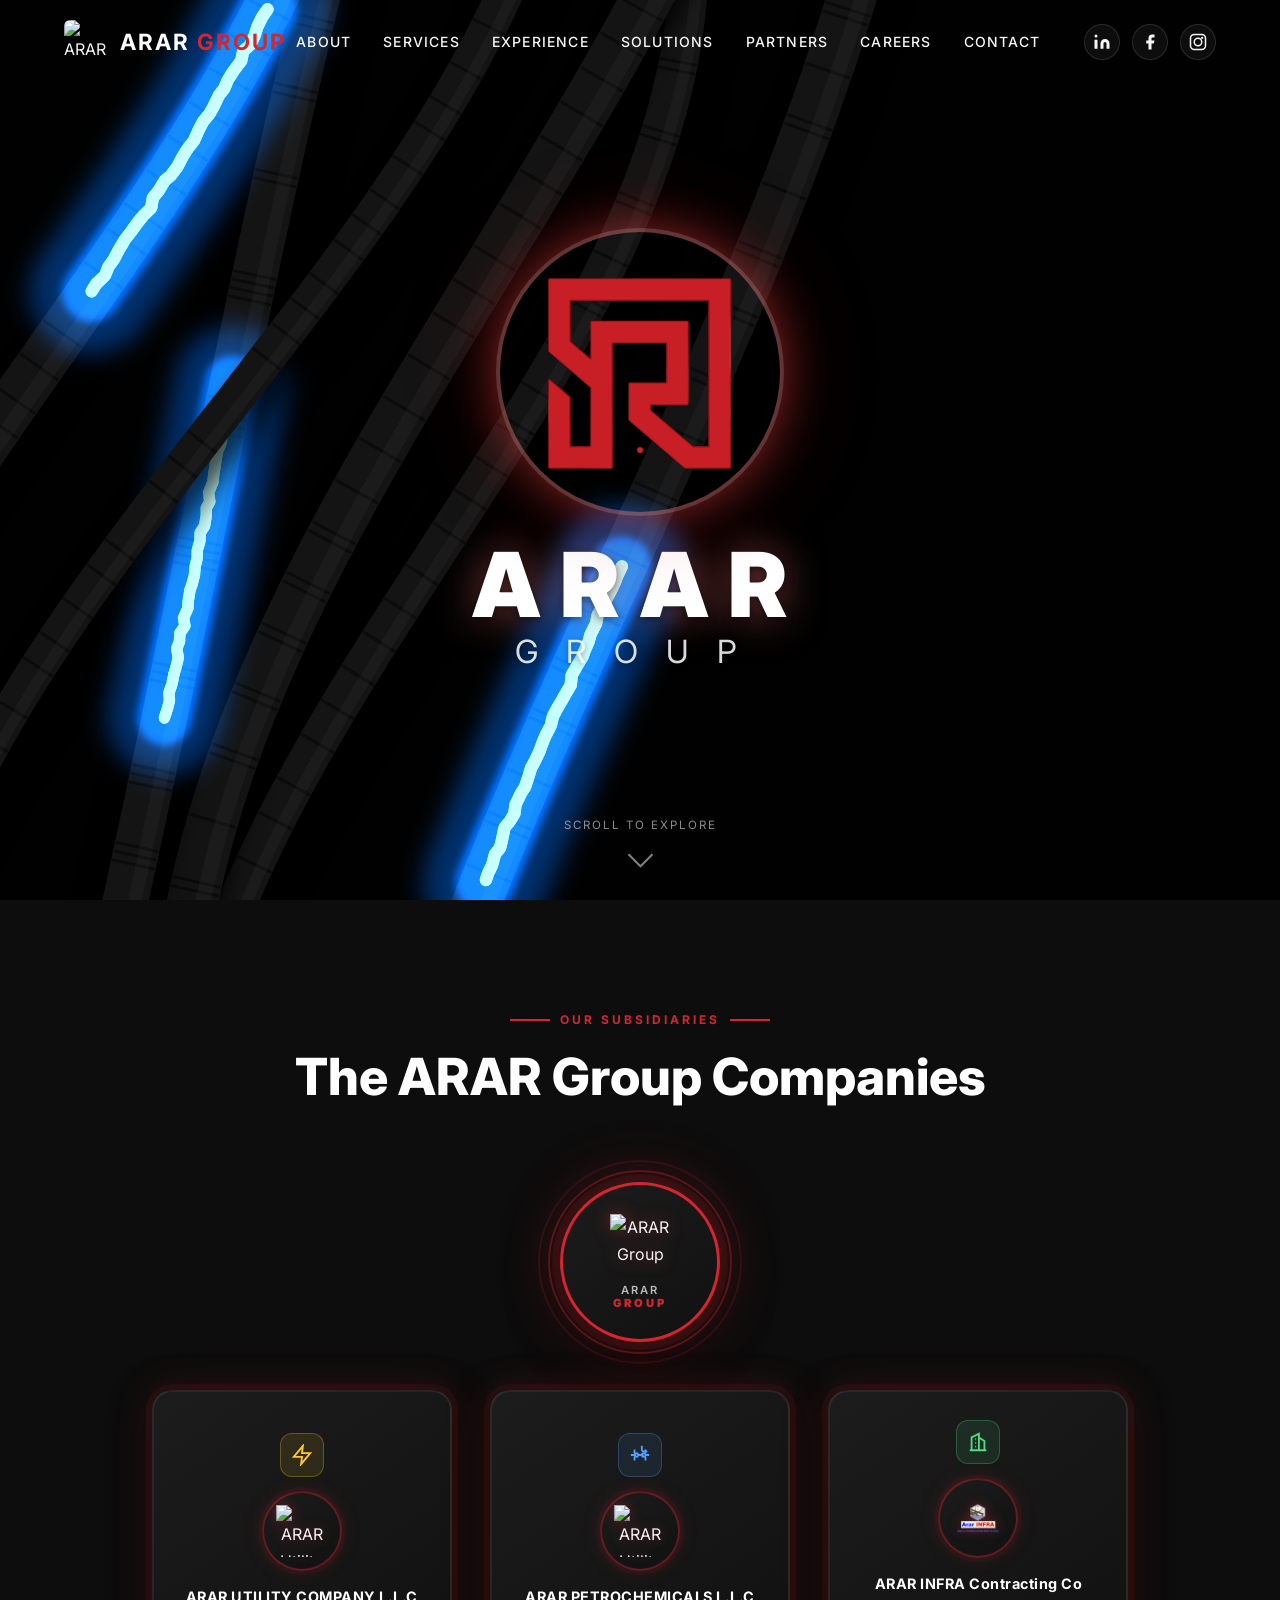
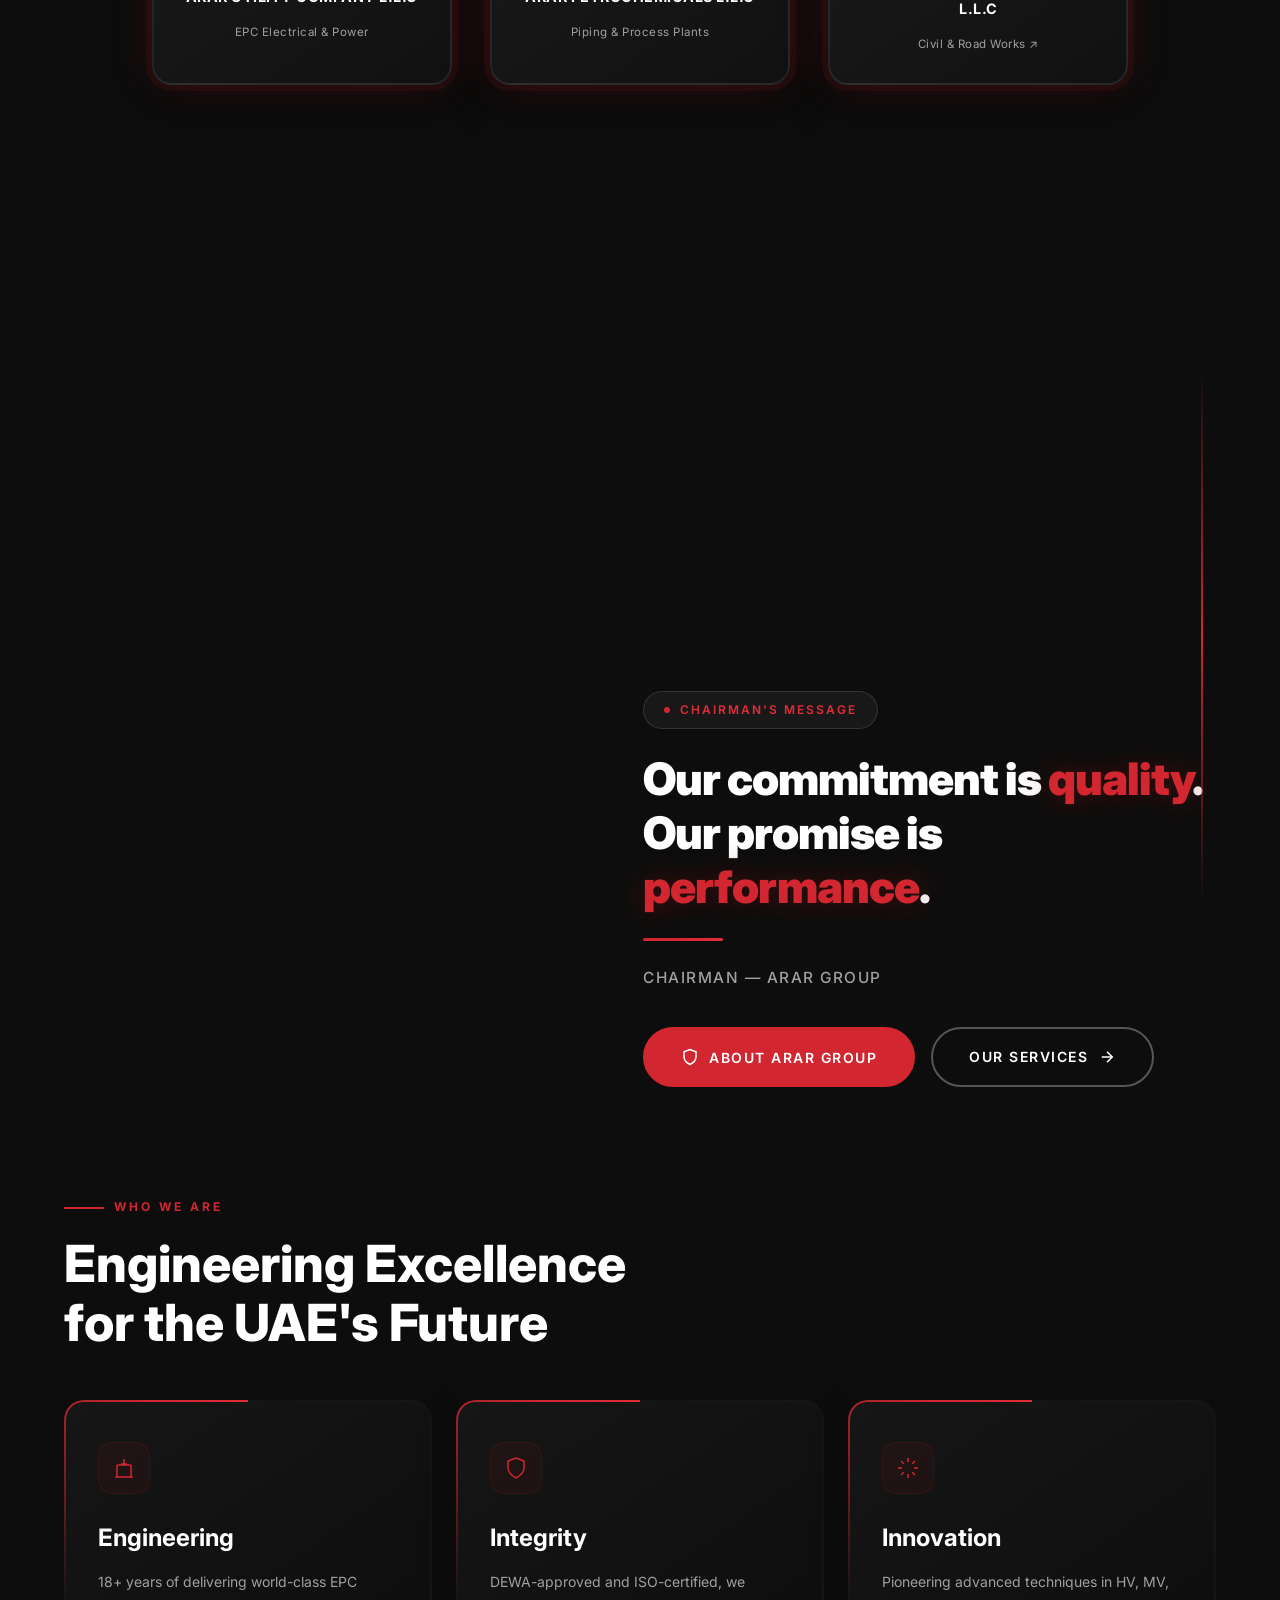
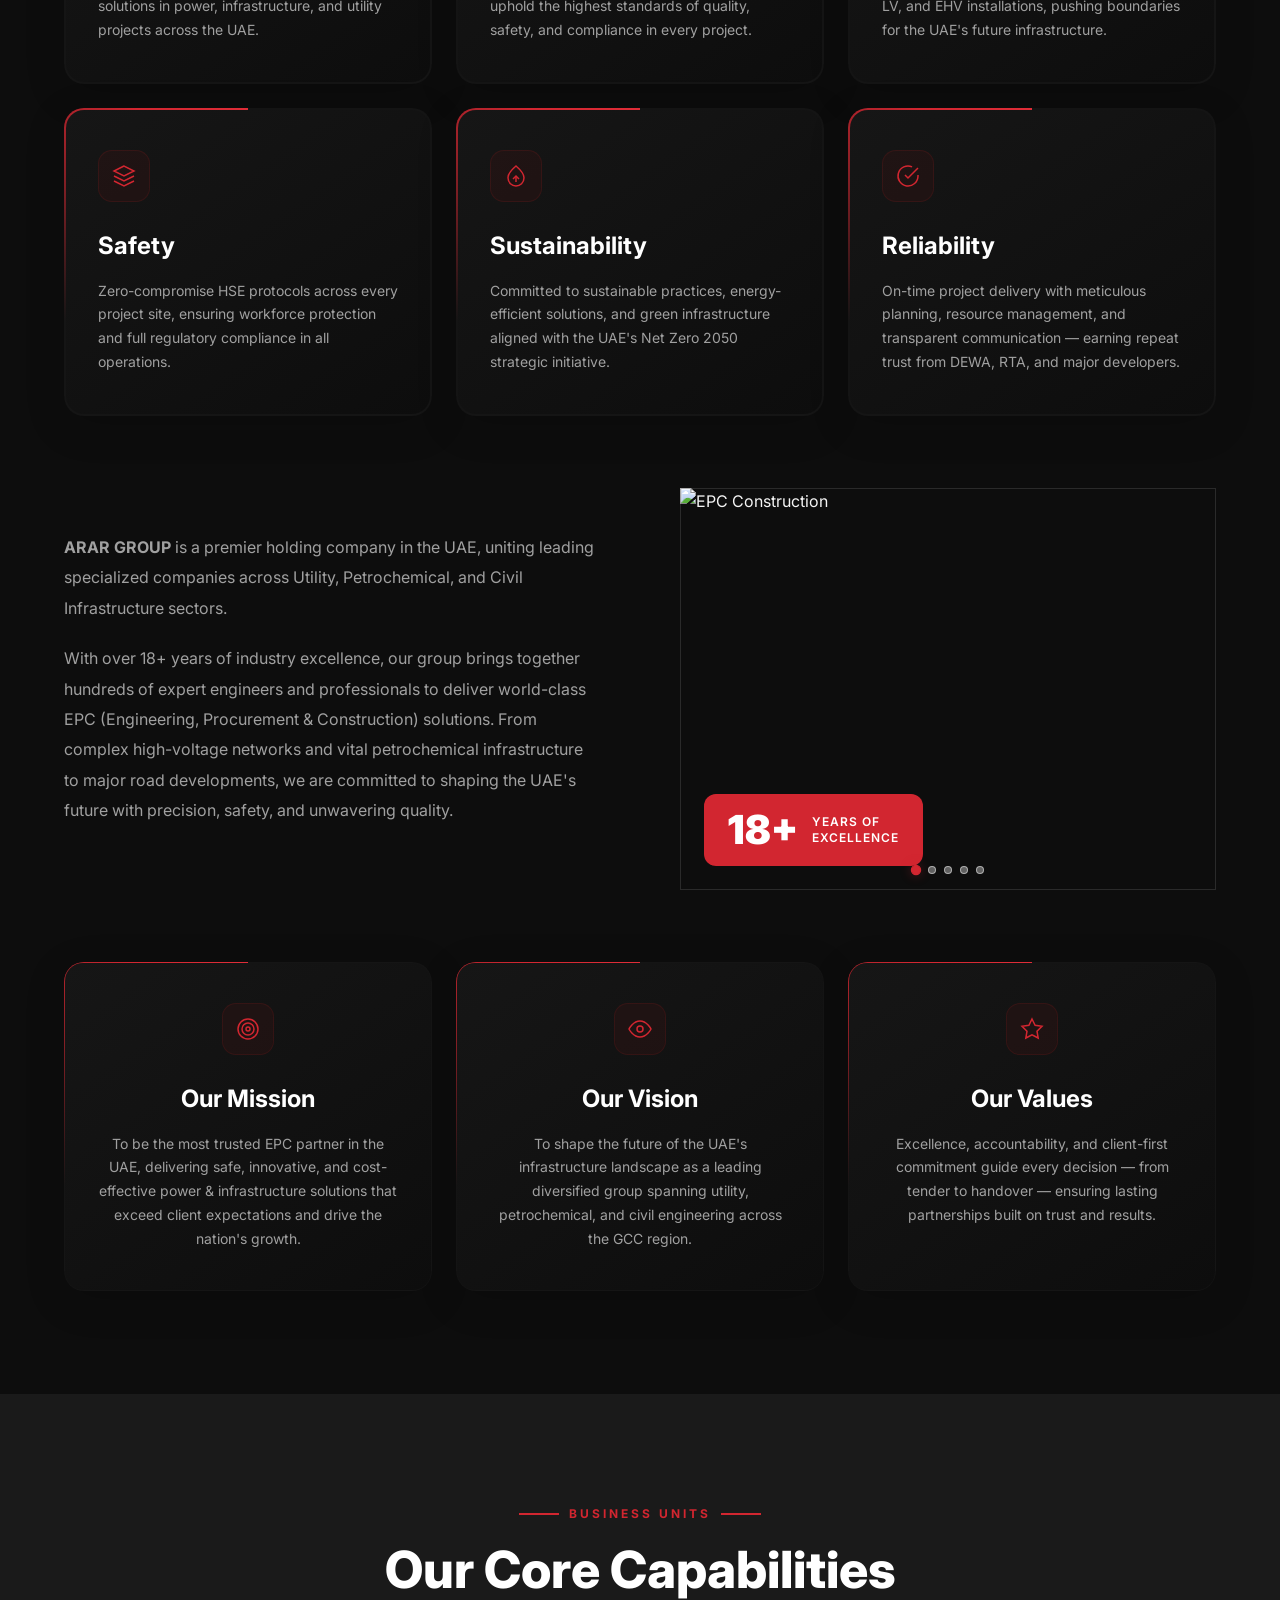
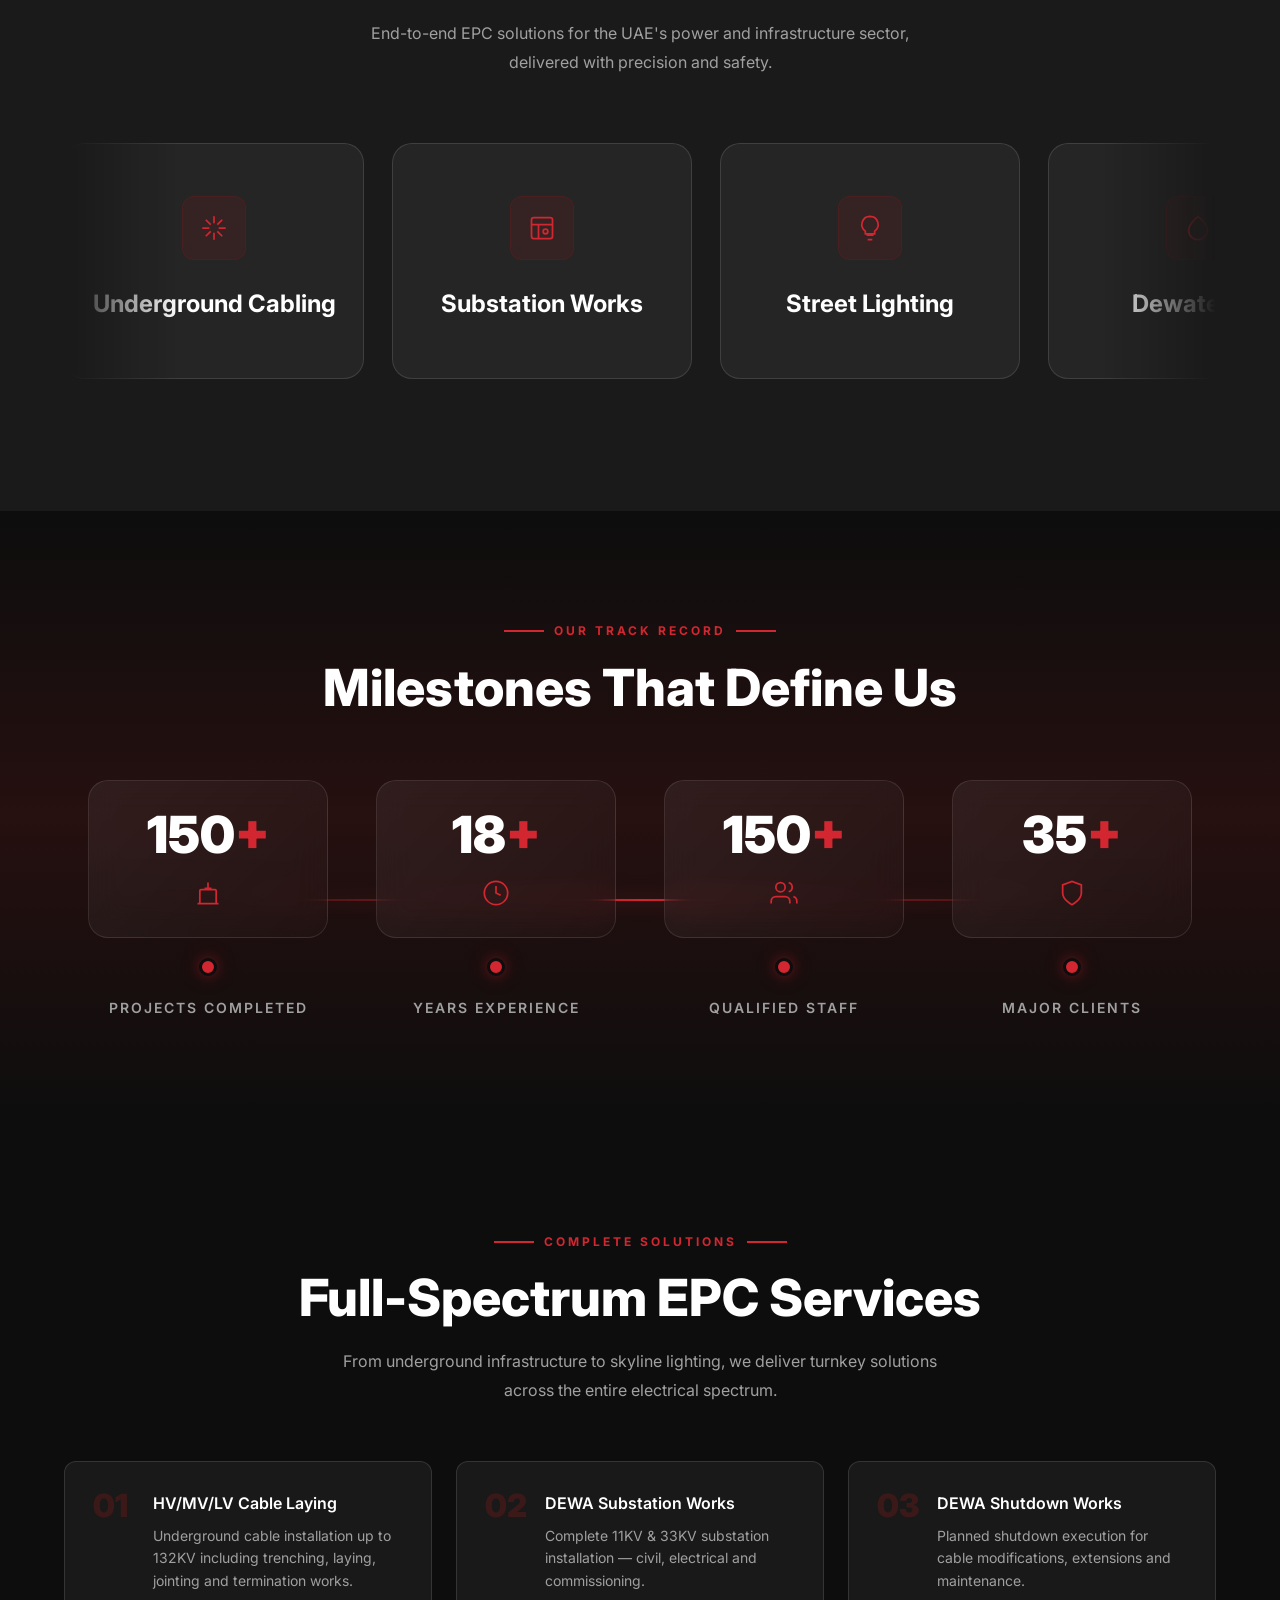
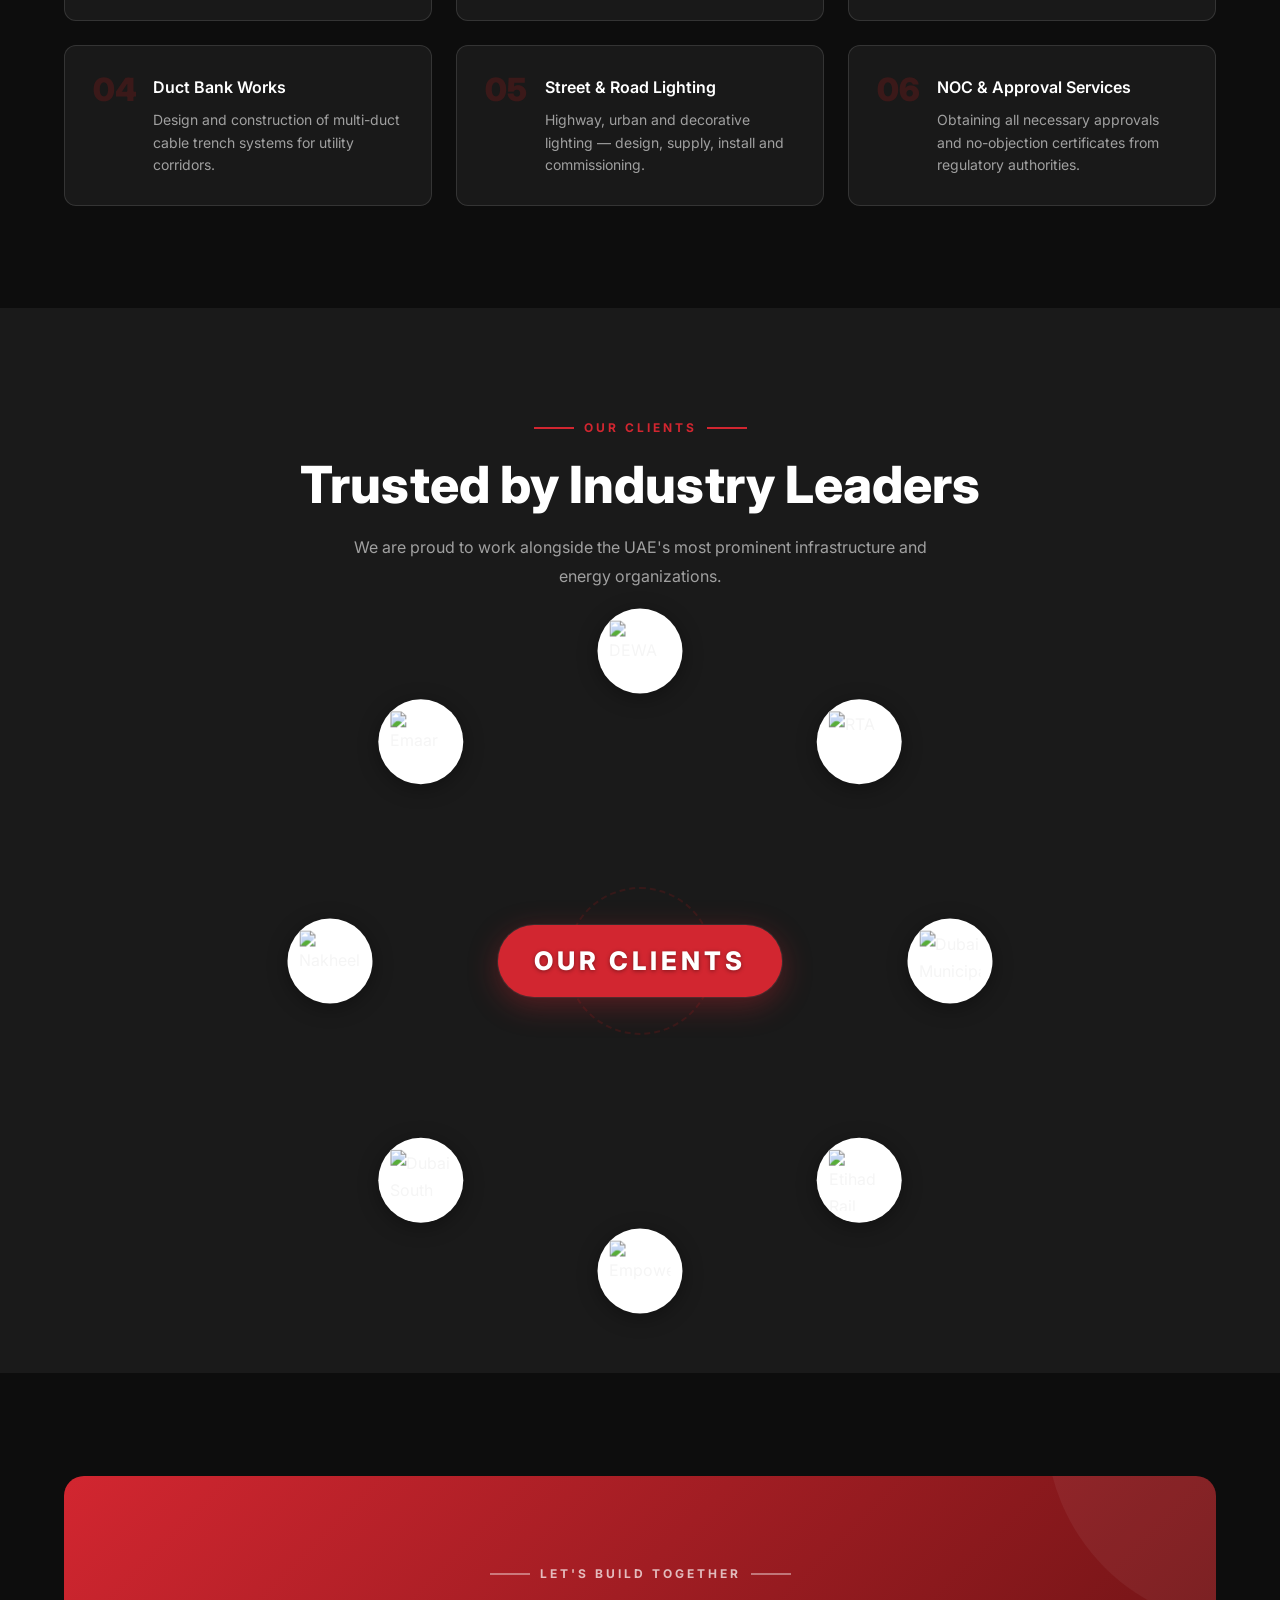
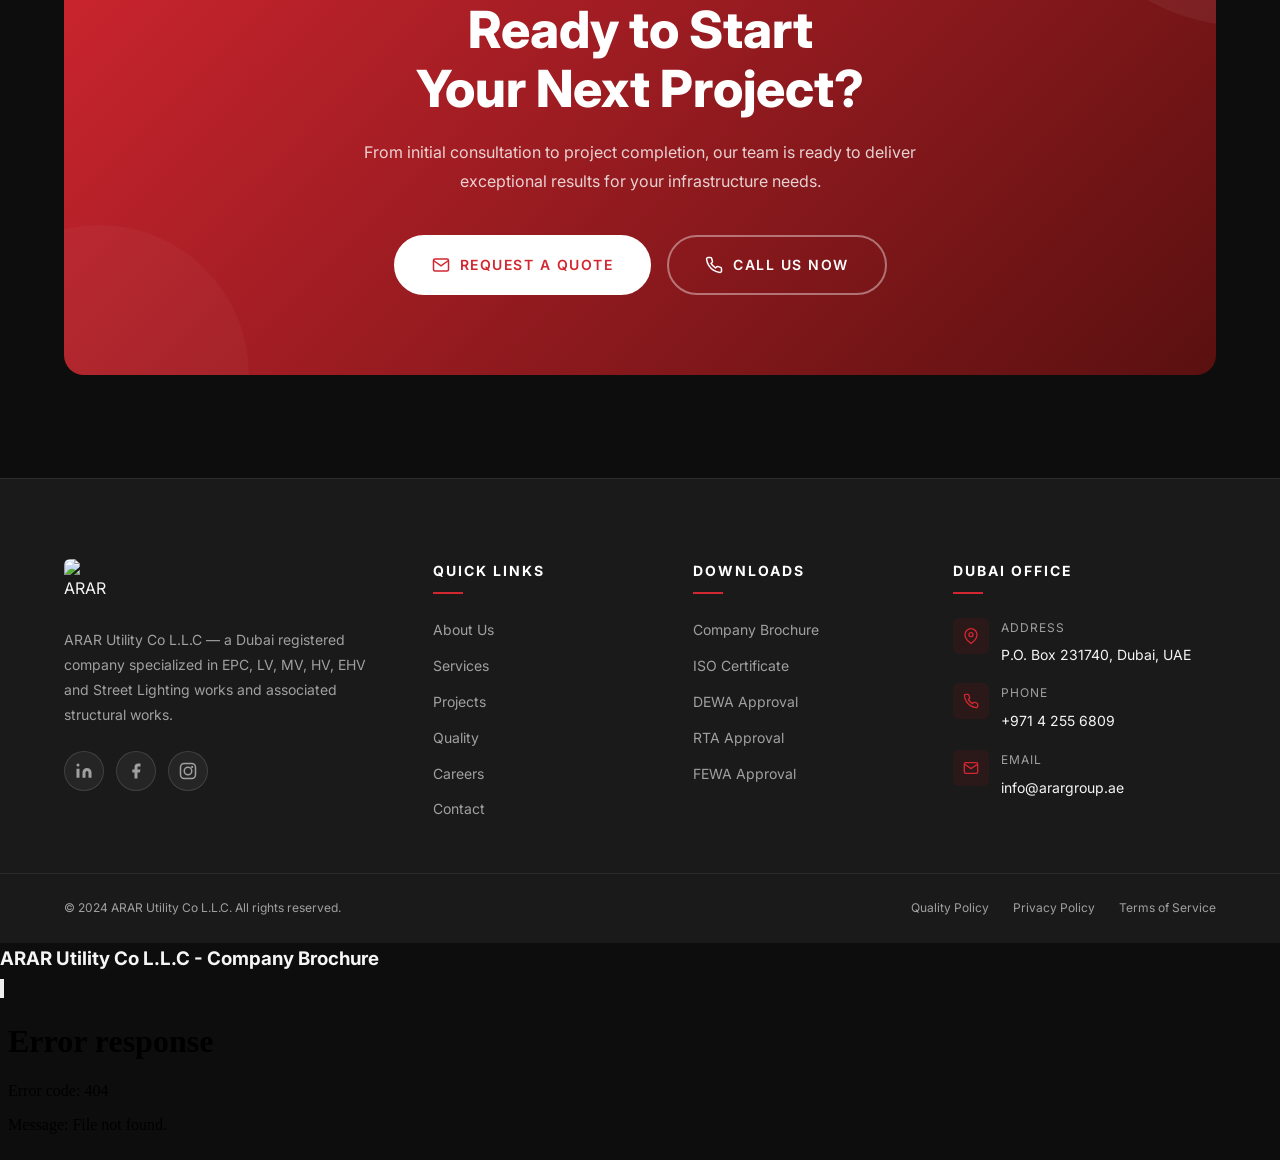
==== commit bc659638: "logo" ====
--- a/index.html
+++ b/index.html
@@ -108,7 +108,19 @@
     <!-- Content -->
     <div class="logo-intro-content">
       <div class="logo-3d-wrap" id="logo3dWrap">
-        <video class="logo-3d-video" src="3d-logo.mp4" autoplay muted loop playsinline></video>
+        <div class="logo-3d-spinner">
+          <img class="logo-3d-svg-layer" style="transform: translateZ(5px)" src="ARARlogo.svg" alt="ARAR Logo">
+          <img class="logo-3d-svg-layer inner-layer" style="transform: translateZ(4px)" src="ARARlogo.svg" alt="">
+          <img class="logo-3d-svg-layer inner-layer" style="transform: translateZ(3px)" src="ARARlogo.svg" alt="">
+          <img class="logo-3d-svg-layer inner-layer" style="transform: translateZ(2px)" src="ARARlogo.svg" alt="">
+          <img class="logo-3d-svg-layer inner-layer" style="transform: translateZ(1px)" src="ARARlogo.svg" alt="">
+          <img class="logo-3d-svg-layer inner-layer" style="transform: translateZ(0px)" src="ARARlogo.svg" alt="">
+          <img class="logo-3d-svg-layer inner-layer" style="transform: translateZ(-1px)" src="ARARlogo.svg" alt="">
+          <img class="logo-3d-svg-layer inner-layer" style="transform: translateZ(-2px)" src="ARARlogo.svg" alt="">
+          <img class="logo-3d-svg-layer inner-layer" style="transform: translateZ(-3px)" src="ARARlogo.svg" alt="">
+          <img class="logo-3d-svg-layer inner-layer" style="transform: translateZ(-4px)" src="ARARlogo.svg" alt="">
+          <img class="logo-3d-svg-layer" style="transform: translateZ(-5px) rotateY(180deg)" src="ARARlogo.svg" alt="">
+        </div>
       </div>
       <div class="logo-intro-brand" id="logoBrand">
         <span class="logo-intro-main">ARAR</span>
--- a/index.css
+++ b/index.css
@@ -551,7 +551,6 @@
   width: clamp(160px, 22vw, 280px);
   height: clamp(160px, 22vw, 280px);
   border-radius: 50%;
-  overflow: hidden;
   position: relative;
   box-shadow:
     0 0 0 4px rgba(255, 255, 255, 0.15),
@@ -559,6 +558,10 @@
     0 0 100px rgba(180, 0, 0, 0.3);
   animation: logoPulseGlow 3s ease-in-out infinite alternate;
   flex-shrink: 0;
+  display: flex;
+  align-items: center;
+  justify-content: center;
+  perspective: 1000px; /* needed for 3D effect of children */
 }
 
 @keyframes logoPulseGlow {
@@ -571,12 +574,35 @@
   }
 }
 
-.logo-3d-video {
+.logo-3d-spinner {
+  width: 70%;
+  height: 70%;
+  position: relative;
+  transform-style: preserve-3d;
+  animation: spin3D 8s linear infinite;
+  display: flex;
+  align-items: center;
+  justify-content: center;
+}
+
+.logo-3d-svg-layer {
   width: 100%;
   height: 100%;
-  object-fit: cover;
-  object-position: center;
-  display: block;
+  object-fit: contain;
+  position: absolute;
+  top: 0;
+  left: 0;
+  backface-visibility: hidden;
+}
+
+/* Add a slight dark filter to inner layers to simulate shading on the extruded edge */
+.logo-3d-svg-layer.inner-layer {
+  filter: brightness(0.6);
+}
+
+@keyframes spin3D {
+  0% { transform: rotateY(0deg); }
+  100% { transform: rotateY(-360deg); }
 }
 
 /* ---- Brand text ---- */
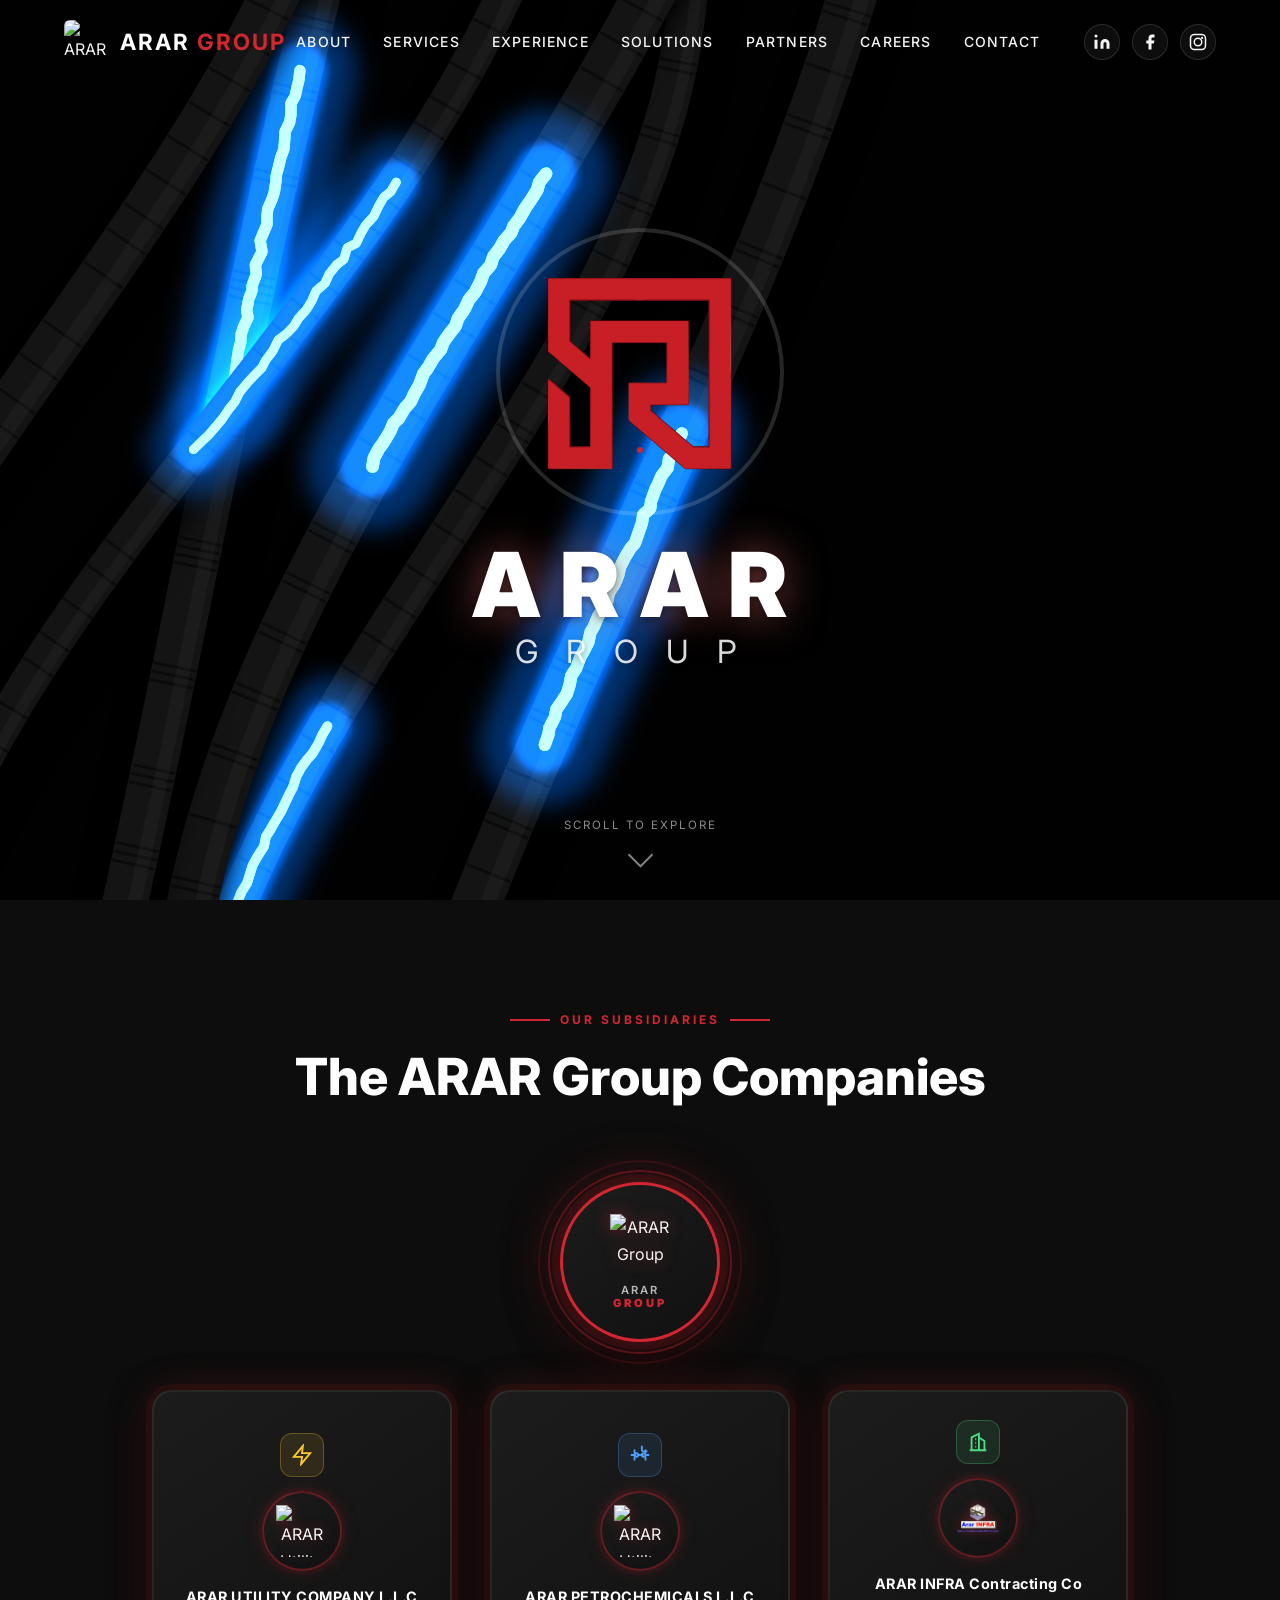
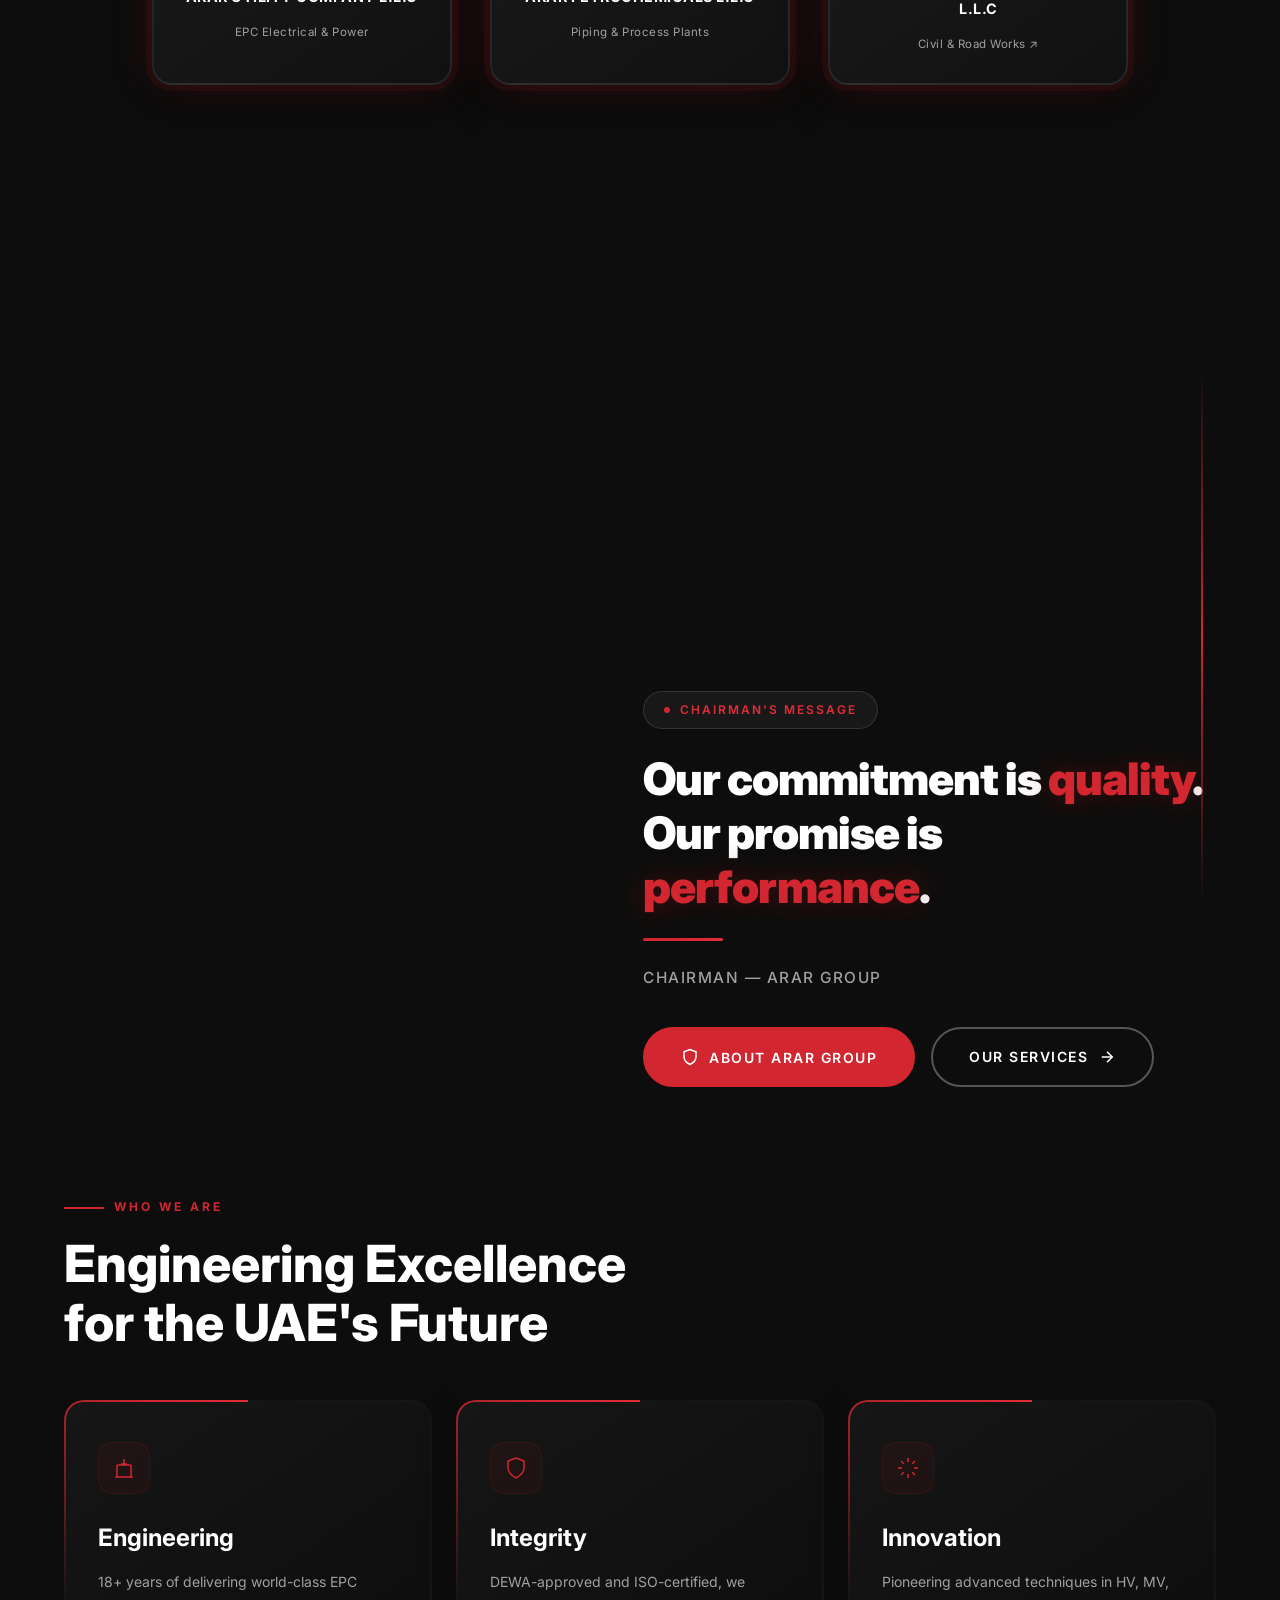
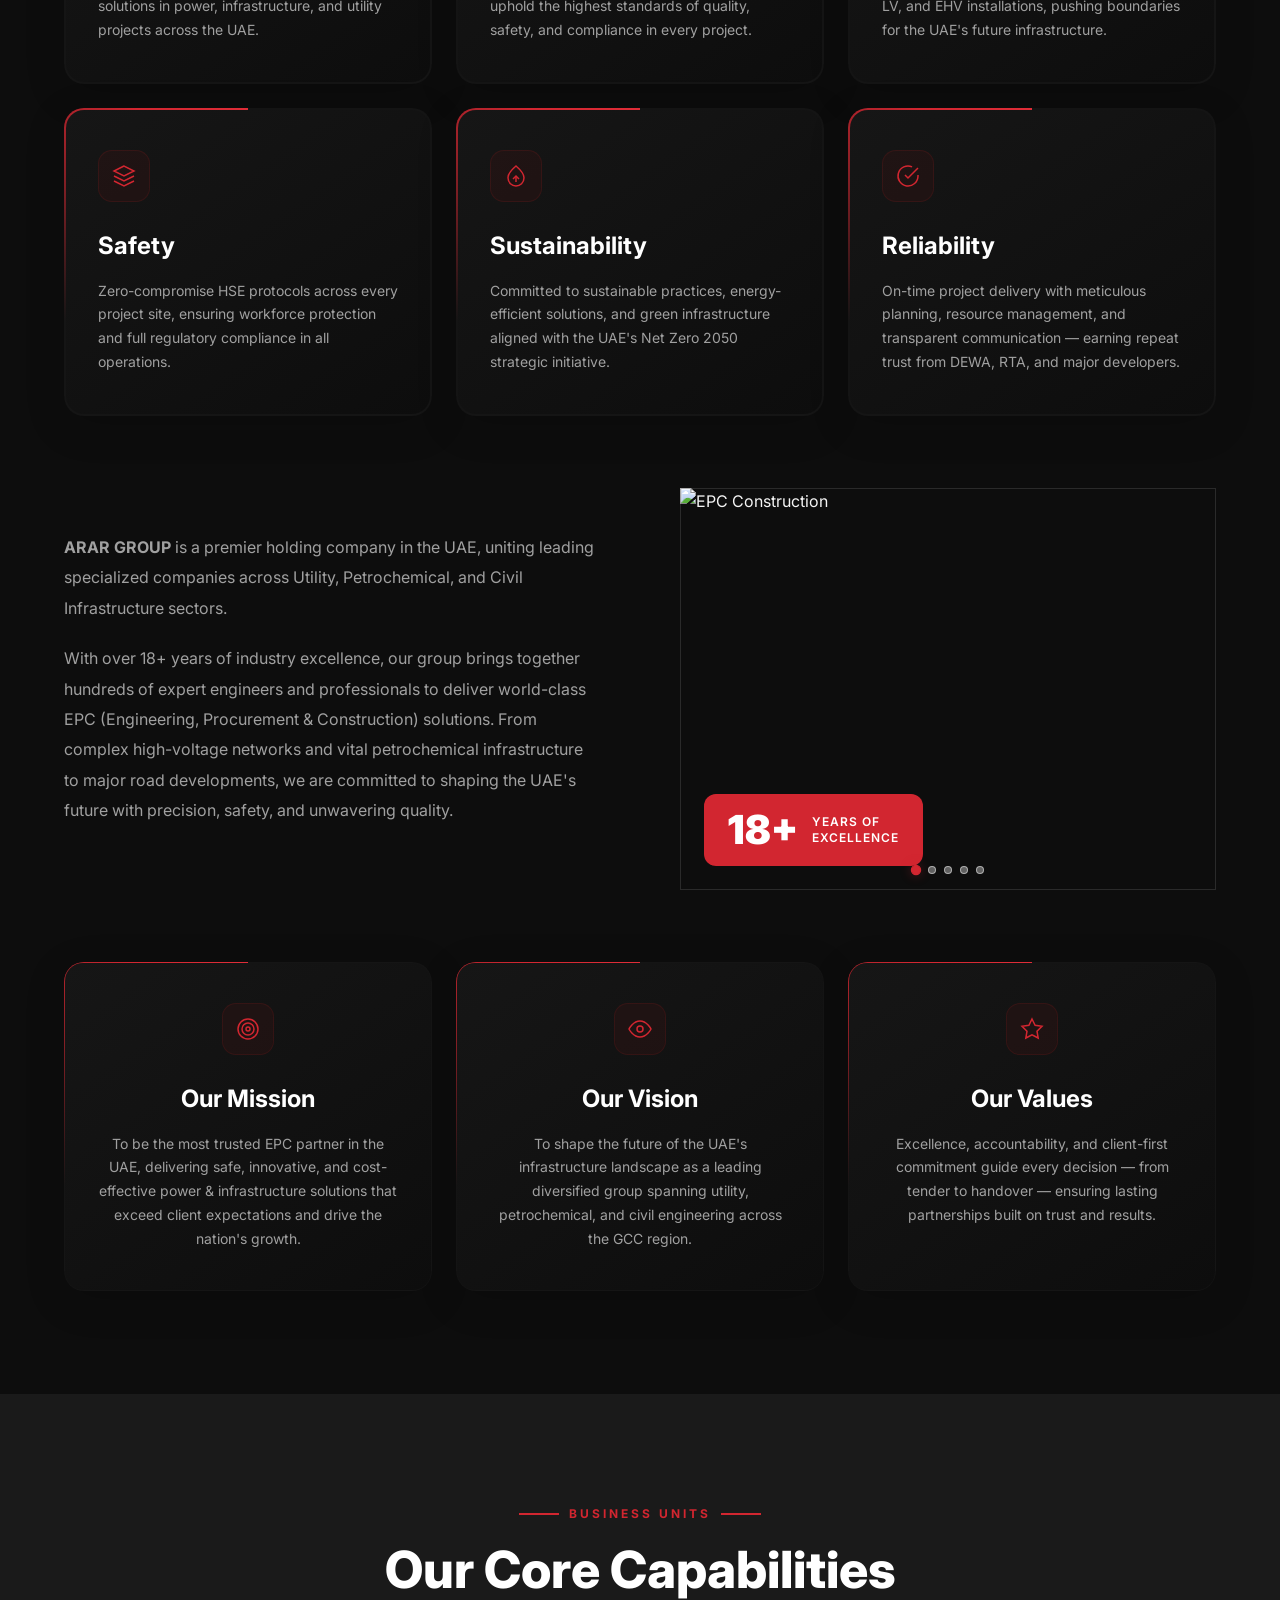
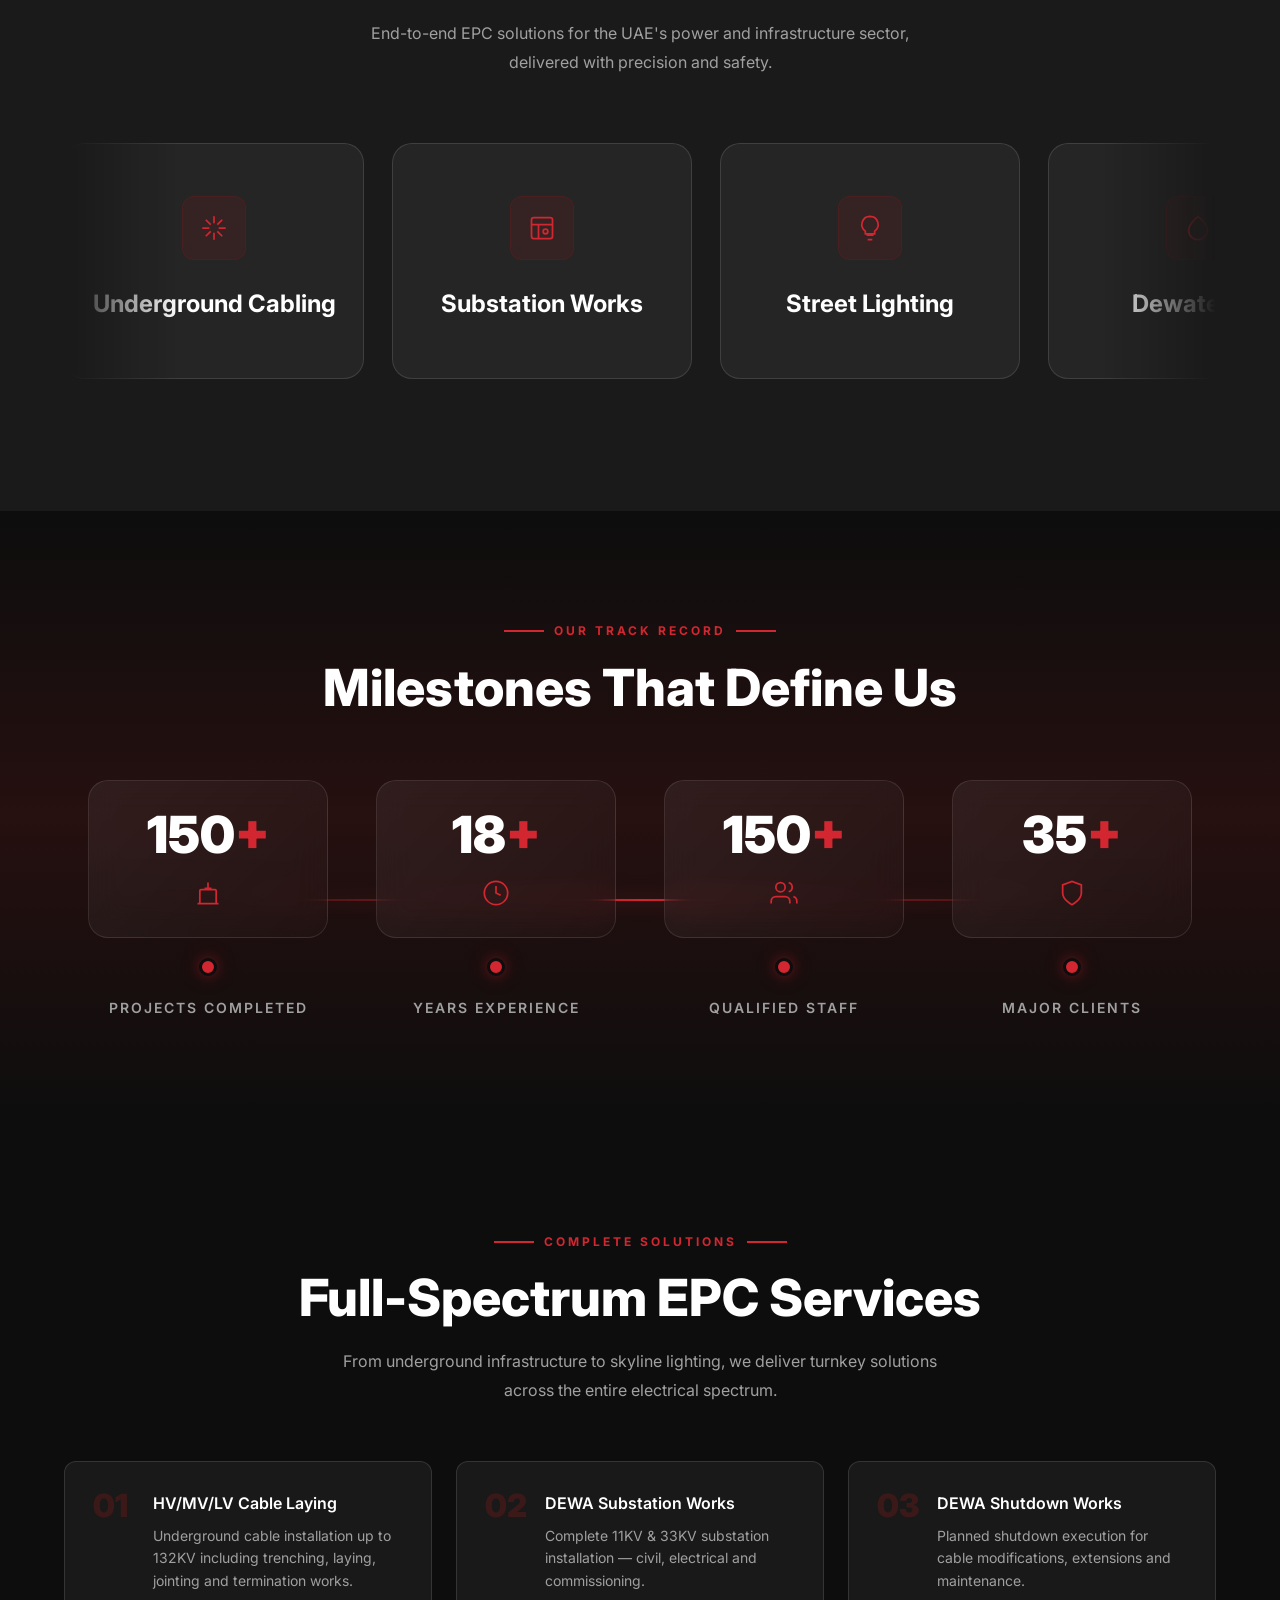
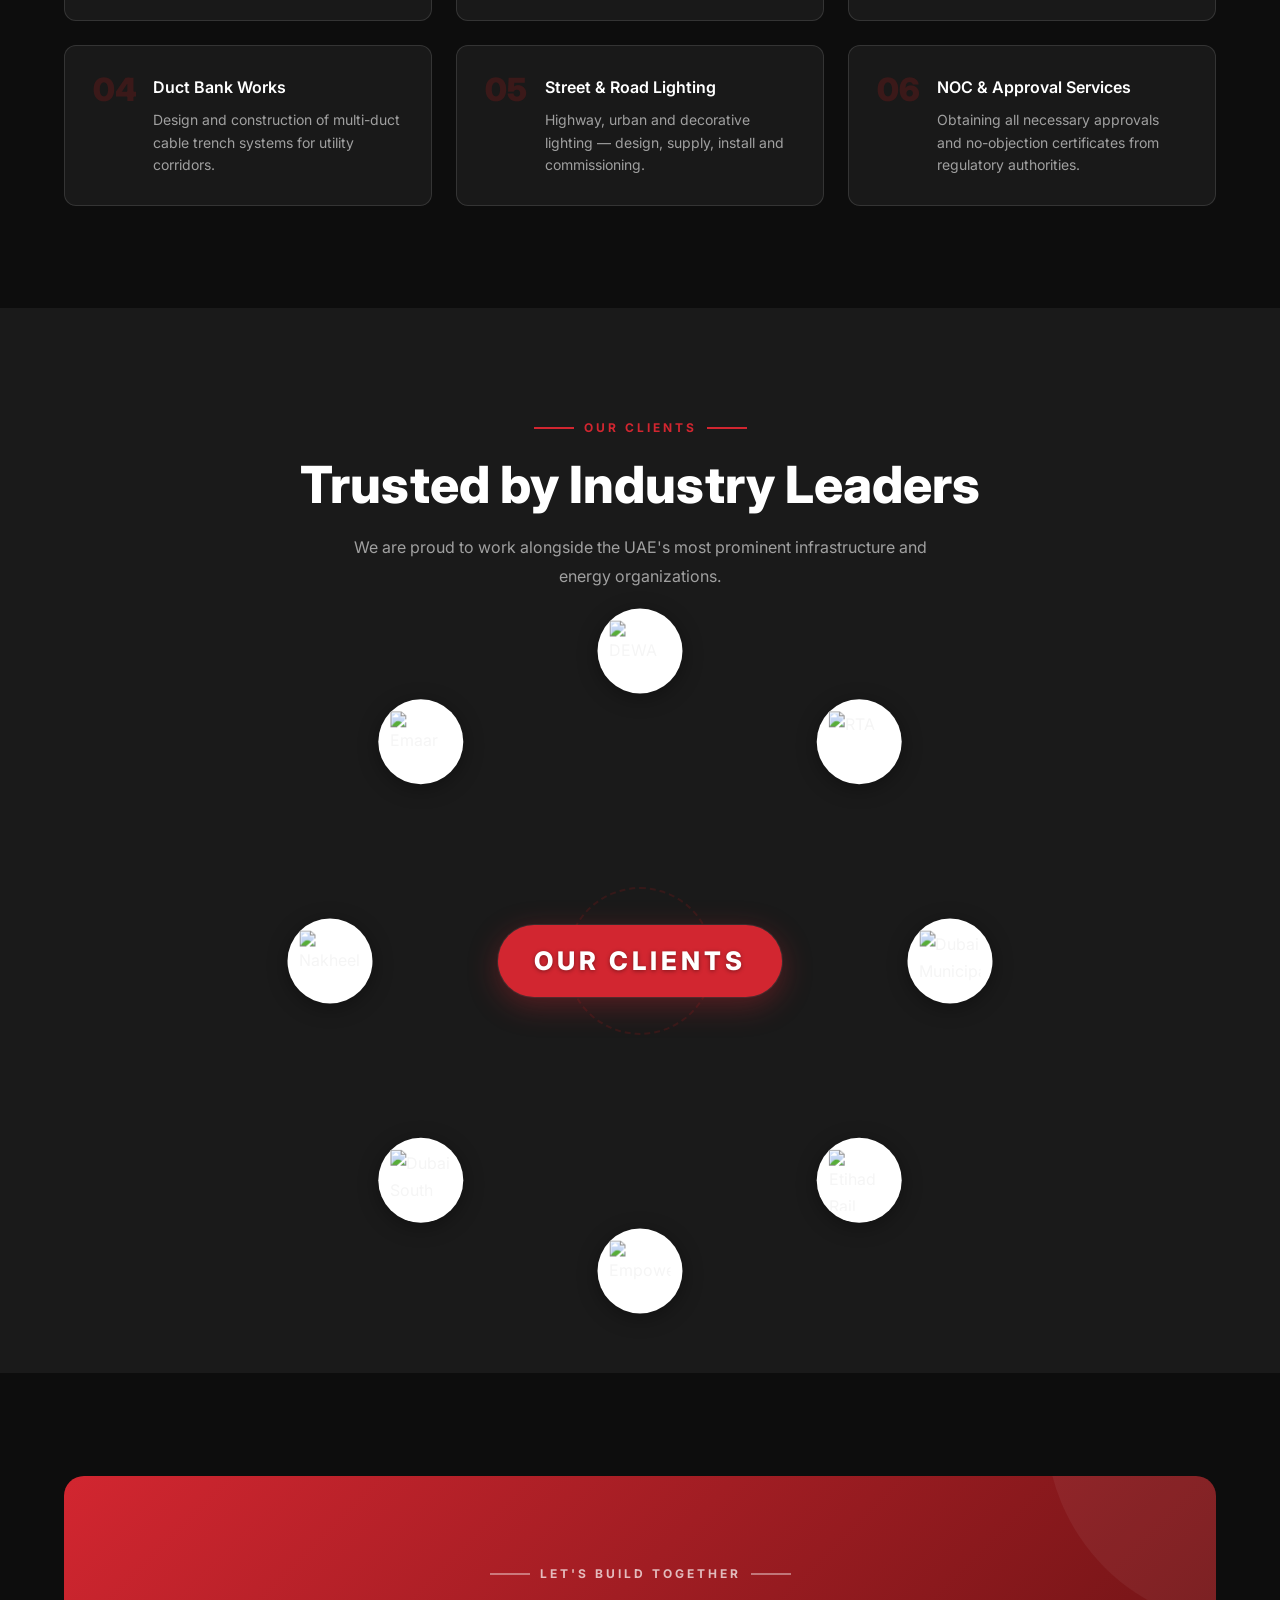
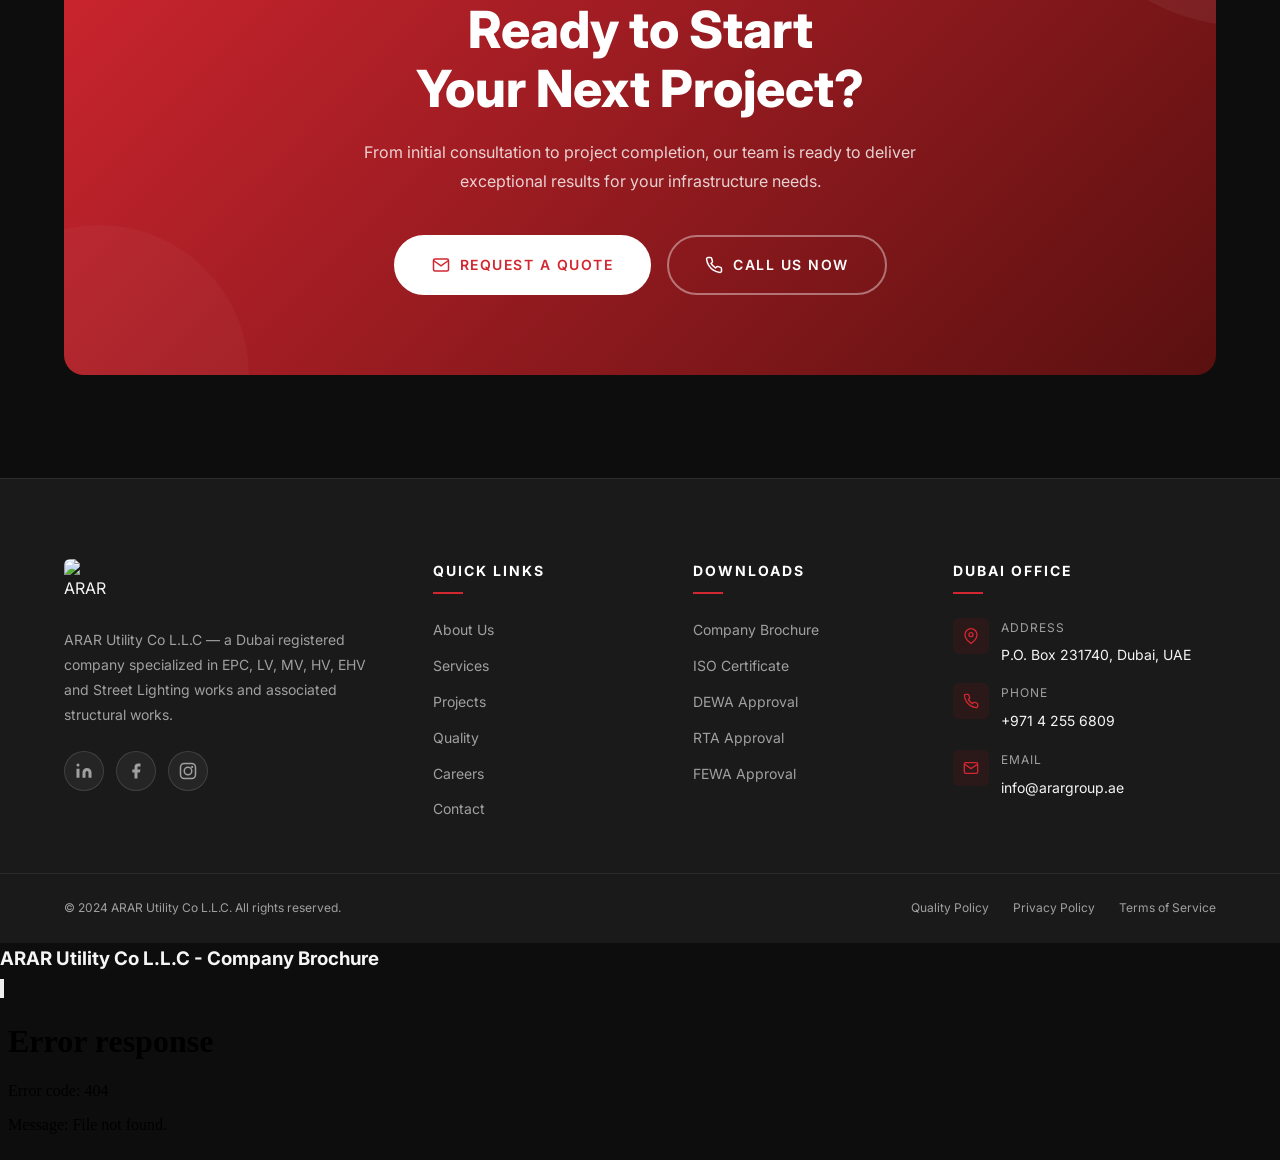
==== commit 22909a89: "logo svg animation" ====
--- a/index.html
+++ b/index.html
@@ -109,17 +109,31 @@
     <div class="logo-intro-content">
       <div class="logo-3d-wrap" id="logo3dWrap">
         <div class="logo-3d-spinner">
-          <img class="logo-3d-svg-layer" style="transform: translateZ(5px)" src="ARARlogo.svg" alt="ARAR Logo">
+          <!-- Stack A (Front-facing) -->
+          <img class="logo-3d-svg-layer" style="transform: translateZ(10px)" src="ARARlogo.svg" alt="ARAR Logo">
+          <img class="logo-3d-svg-layer inner-layer" style="transform: translateZ(9px)" src="ARARlogo.svg" alt="">
+          <img class="logo-3d-svg-layer inner-layer" style="transform: translateZ(8px)" src="ARARlogo.svg" alt="">
+          <img class="logo-3d-svg-layer inner-layer" style="transform: translateZ(7px)" src="ARARlogo.svg" alt="">
+          <img class="logo-3d-svg-layer inner-layer" style="transform: translateZ(6px)" src="ARARlogo.svg" alt="">
+          <img class="logo-3d-svg-layer inner-layer" style="transform: translateZ(5px)" src="ARARlogo.svg" alt="">
           <img class="logo-3d-svg-layer inner-layer" style="transform: translateZ(4px)" src="ARARlogo.svg" alt="">
           <img class="logo-3d-svg-layer inner-layer" style="transform: translateZ(3px)" src="ARARlogo.svg" alt="">
           <img class="logo-3d-svg-layer inner-layer" style="transform: translateZ(2px)" src="ARARlogo.svg" alt="">
           <img class="logo-3d-svg-layer inner-layer" style="transform: translateZ(1px)" src="ARARlogo.svg" alt="">
           <img class="logo-3d-svg-layer inner-layer" style="transform: translateZ(0px)" src="ARARlogo.svg" alt="">
-          <img class="logo-3d-svg-layer inner-layer" style="transform: translateZ(-1px)" src="ARARlogo.svg" alt="">
-          <img class="logo-3d-svg-layer inner-layer" style="transform: translateZ(-2px)" src="ARARlogo.svg" alt="">
-          <img class="logo-3d-svg-layer inner-layer" style="transform: translateZ(-3px)" src="ARARlogo.svg" alt="">
-          <img class="logo-3d-svg-layer inner-layer" style="transform: translateZ(-4px)" src="ARARlogo.svg" alt="">
-          <img class="logo-3d-svg-layer" style="transform: translateZ(-5px) rotateY(180deg)" src="ARARlogo.svg" alt="">
+          
+          <!-- Stack B (Back-facing, unreversed when viewed from back) -->
+          <img class="logo-3d-svg-layer" style="transform: rotateY(180deg) translateZ(10px)" src="ARARlogo.svg" alt="">
+          <img class="logo-3d-svg-layer inner-layer" style="transform: rotateY(180deg) translateZ(9px)" src="ARARlogo.svg" alt="">
+          <img class="logo-3d-svg-layer inner-layer" style="transform: rotateY(180deg) translateZ(8px)" src="ARARlogo.svg" alt="">
+          <img class="logo-3d-svg-layer inner-layer" style="transform: rotateY(180deg) translateZ(7px)" src="ARARlogo.svg" alt="">
+          <img class="logo-3d-svg-layer inner-layer" style="transform: rotateY(180deg) translateZ(6px)" src="ARARlogo.svg" alt="">
+          <img class="logo-3d-svg-layer inner-layer" style="transform: rotateY(180deg) translateZ(5px)" src="ARARlogo.svg" alt="">
+          <img class="logo-3d-svg-layer inner-layer" style="transform: rotateY(180deg) translateZ(4px)" src="ARARlogo.svg" alt="">
+          <img class="logo-3d-svg-layer inner-layer" style="transform: rotateY(180deg) translateZ(3px)" src="ARARlogo.svg" alt="">
+          <img class="logo-3d-svg-layer inner-layer" style="transform: rotateY(180deg) translateZ(2px)" src="ARARlogo.svg" alt="">
+          <img class="logo-3d-svg-layer inner-layer" style="transform: rotateY(180deg) translateZ(1px)" src="ARARlogo.svg" alt="">
+          <img class="logo-3d-svg-layer inner-layer" style="transform: rotateY(180deg) translateZ(0px)" src="ARARlogo.svg" alt="">
         </div>
       </div>
       <div class="logo-intro-brand" id="logoBrand">
--- a/index.css
+++ b/index.css
@@ -552,26 +552,12 @@
   height: clamp(160px, 22vw, 280px);
   border-radius: 50%;
   position: relative;
-  box-shadow:
-    0 0 0 4px rgba(255, 255, 255, 0.15),
-    0 0 50px rgba(255, 80, 80, 0.5),
-    0 0 100px rgba(180, 0, 0, 0.3);
-  animation: logoPulseGlow 3s ease-in-out infinite alternate;
+  box-shadow: 0 0 0 4px rgba(255, 255, 255, 0.15);
   flex-shrink: 0;
   display: flex;
   align-items: center;
   justify-content: center;
   perspective: 1000px; /* needed for 3D effect of children */
-}
-
-@keyframes logoPulseGlow {
-  0% {
-    box-shadow: 0 0 0 4px rgba(255, 255, 255, 0.12), 0 0 50px rgba(255, 80, 80, 0.4), 0 0 100px rgba(180, 0, 0, 0.25);
-  }
-
-  100% {
-    box-shadow: 0 0 0 6px rgba(255, 255, 255, 0.20), 0 0 80px rgba(255, 80, 80, 0.65), 0 0 160px rgba(180, 0, 0, 0.4);
-  }
 }
 
 .logo-3d-spinner {
@@ -579,10 +565,11 @@
   height: 70%;
   position: relative;
   transform-style: preserve-3d;
-  animation: spin3D 8s linear infinite;
+  animation: spin3D 12s linear infinite;
   display: flex;
   align-items: center;
   justify-content: center;
+  will-change: transform;
 }
 
 .logo-3d-svg-layer {
@@ -593,6 +580,7 @@
   top: 0;
   left: 0;
   backface-visibility: hidden;
+  will-change: transform;
 }
 
 /* Add a slight dark filter to inner layers to simulate shading on the extruded edge */
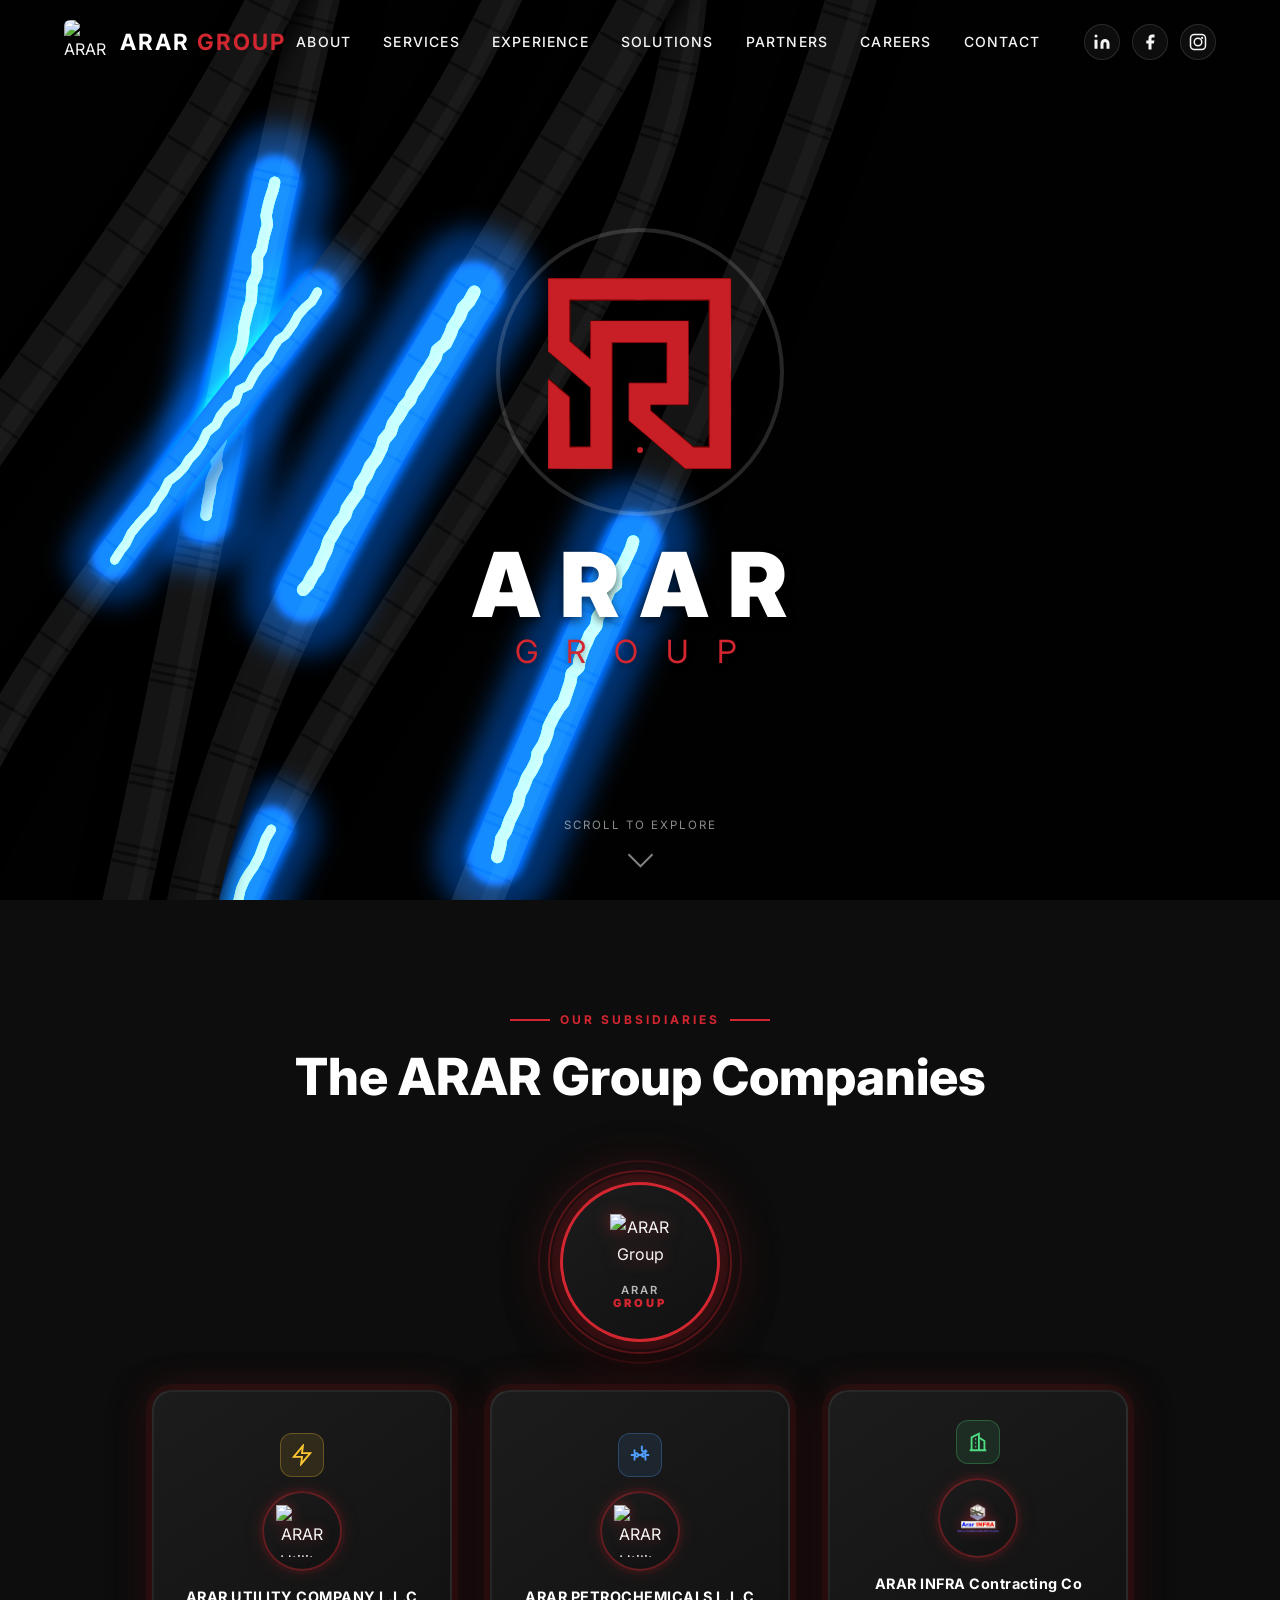
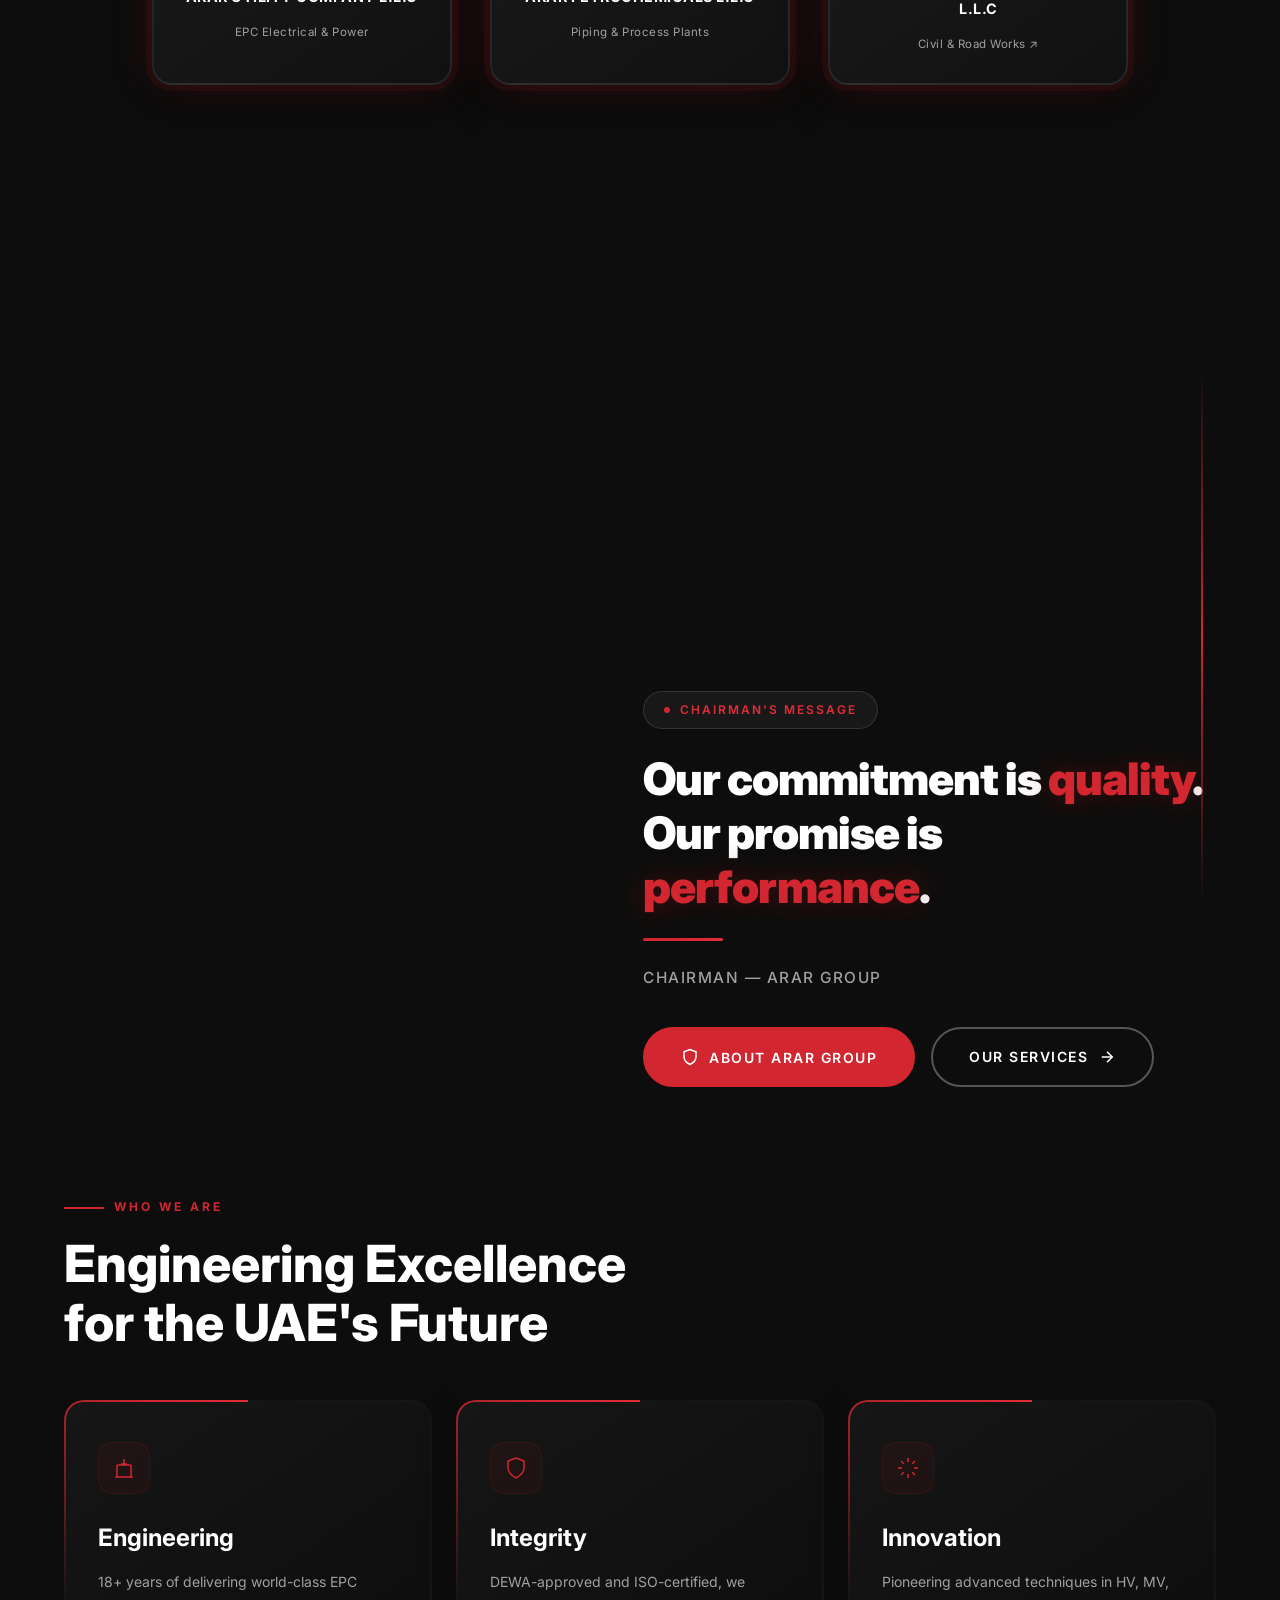
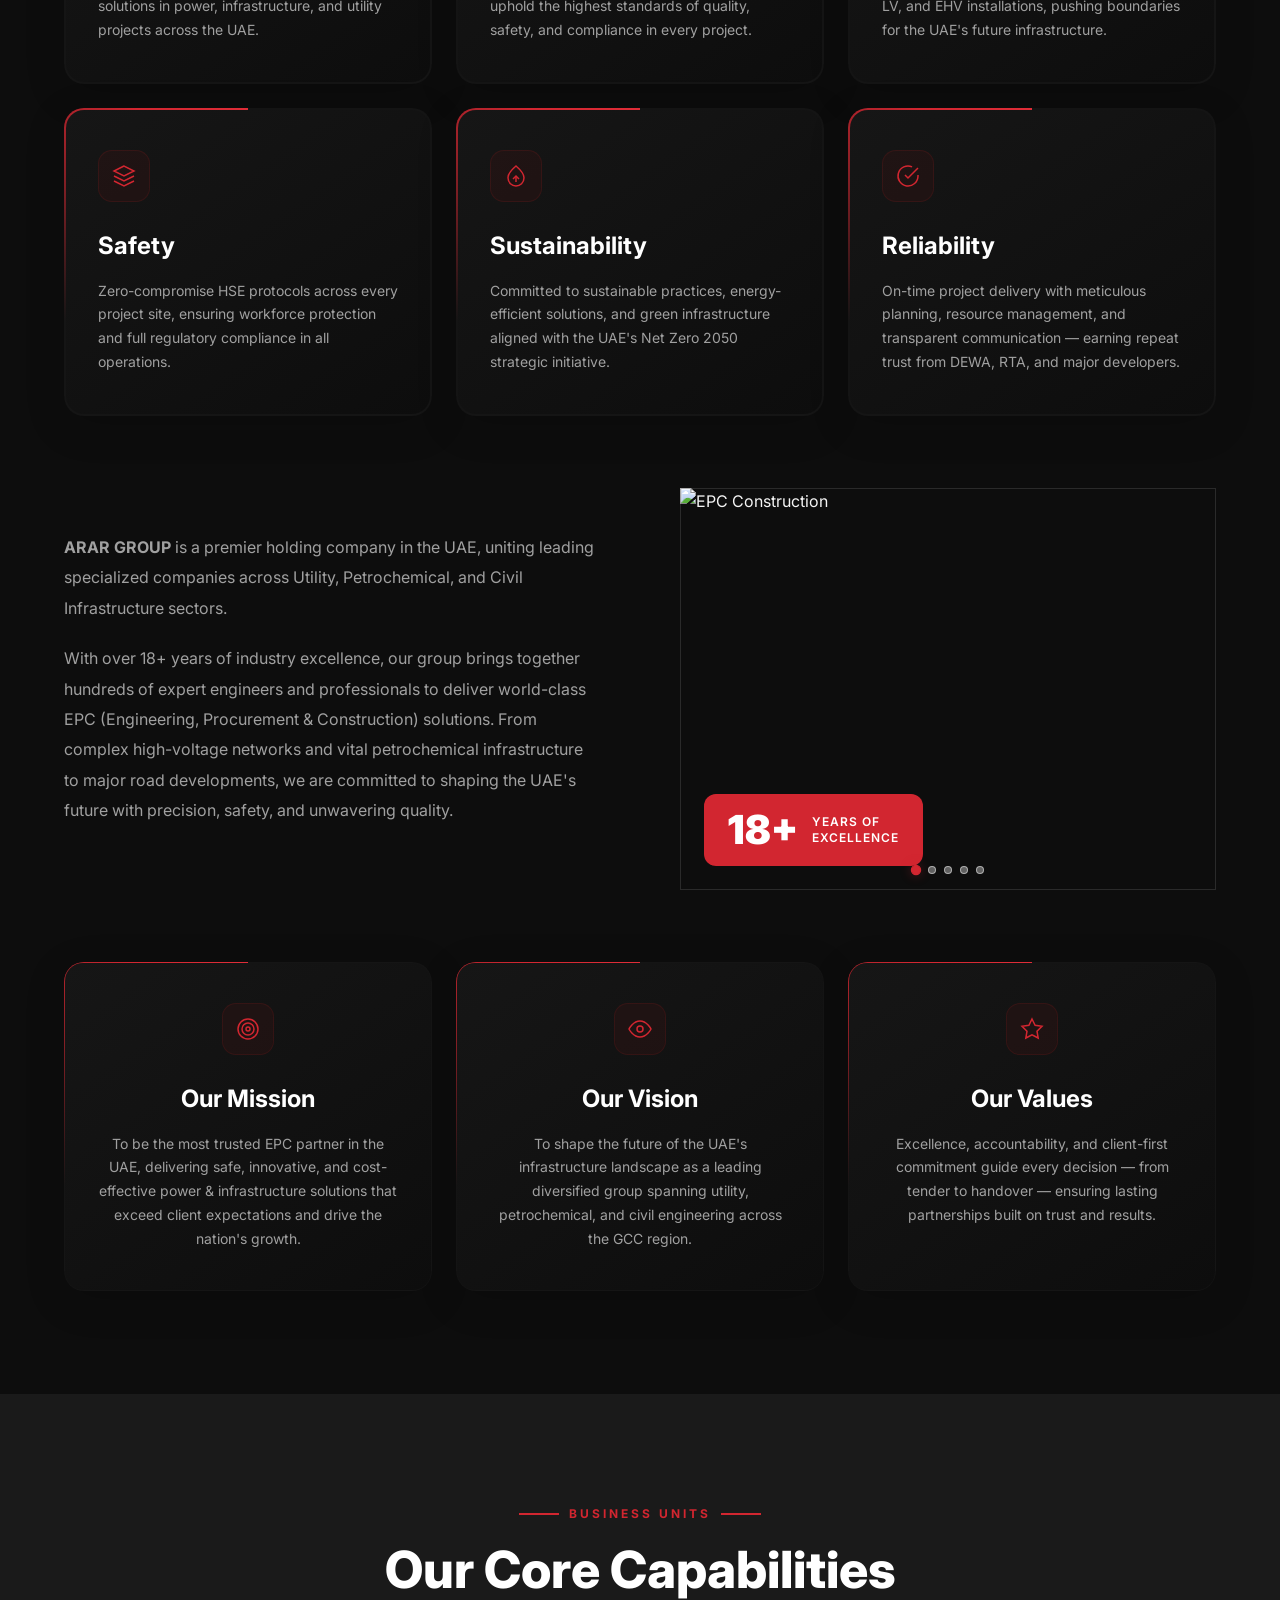
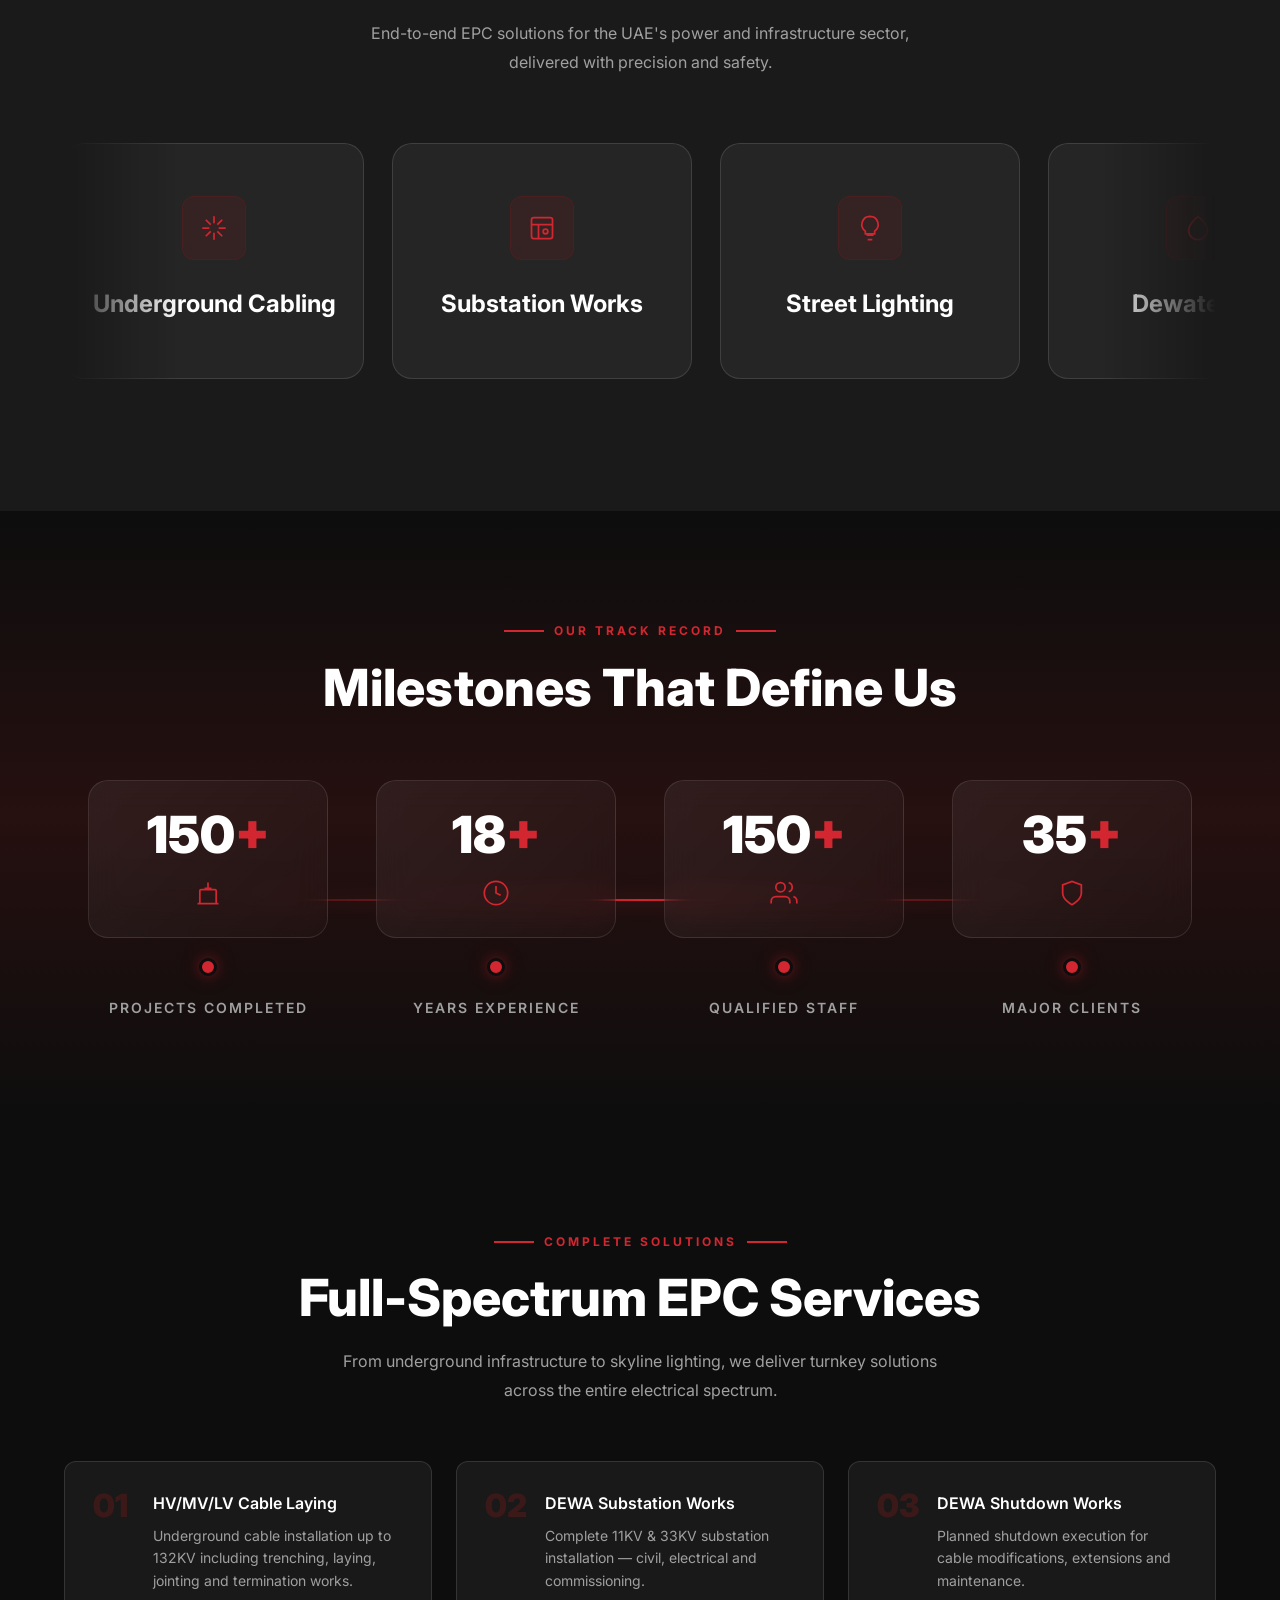
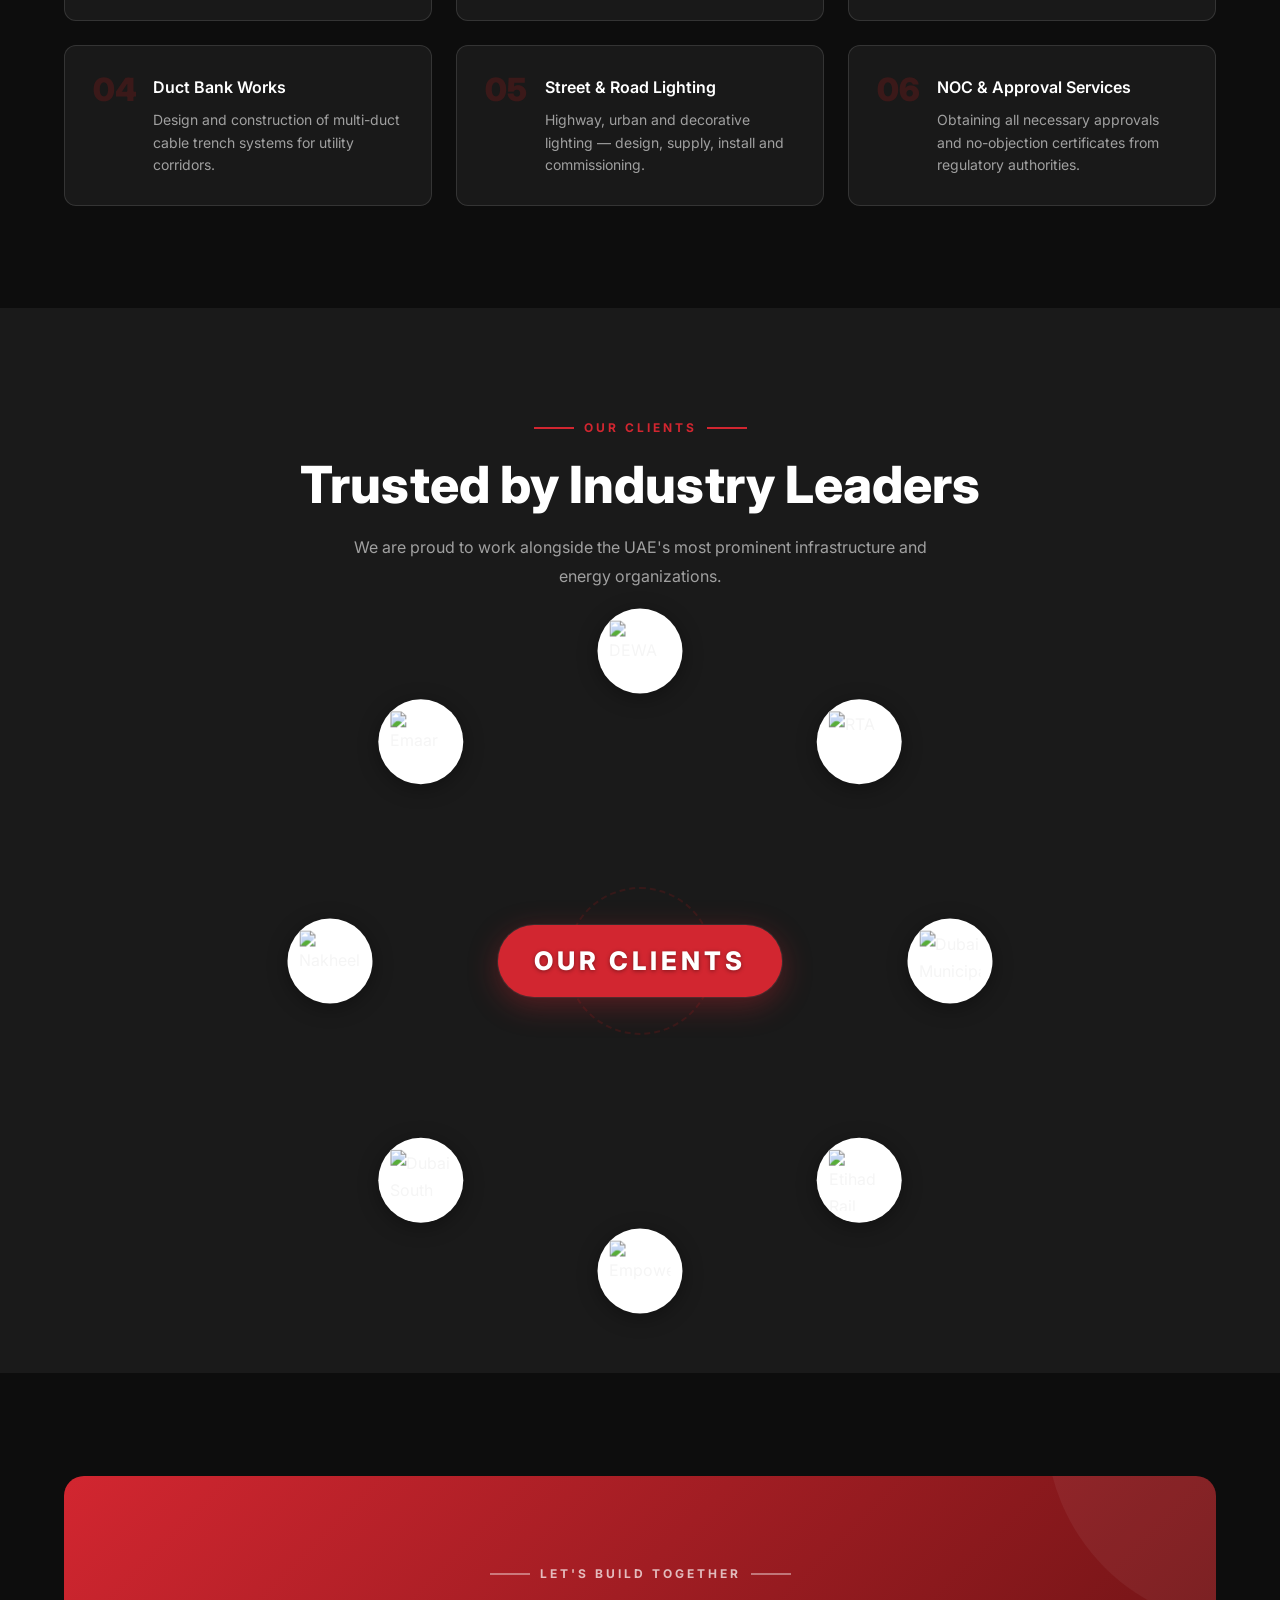
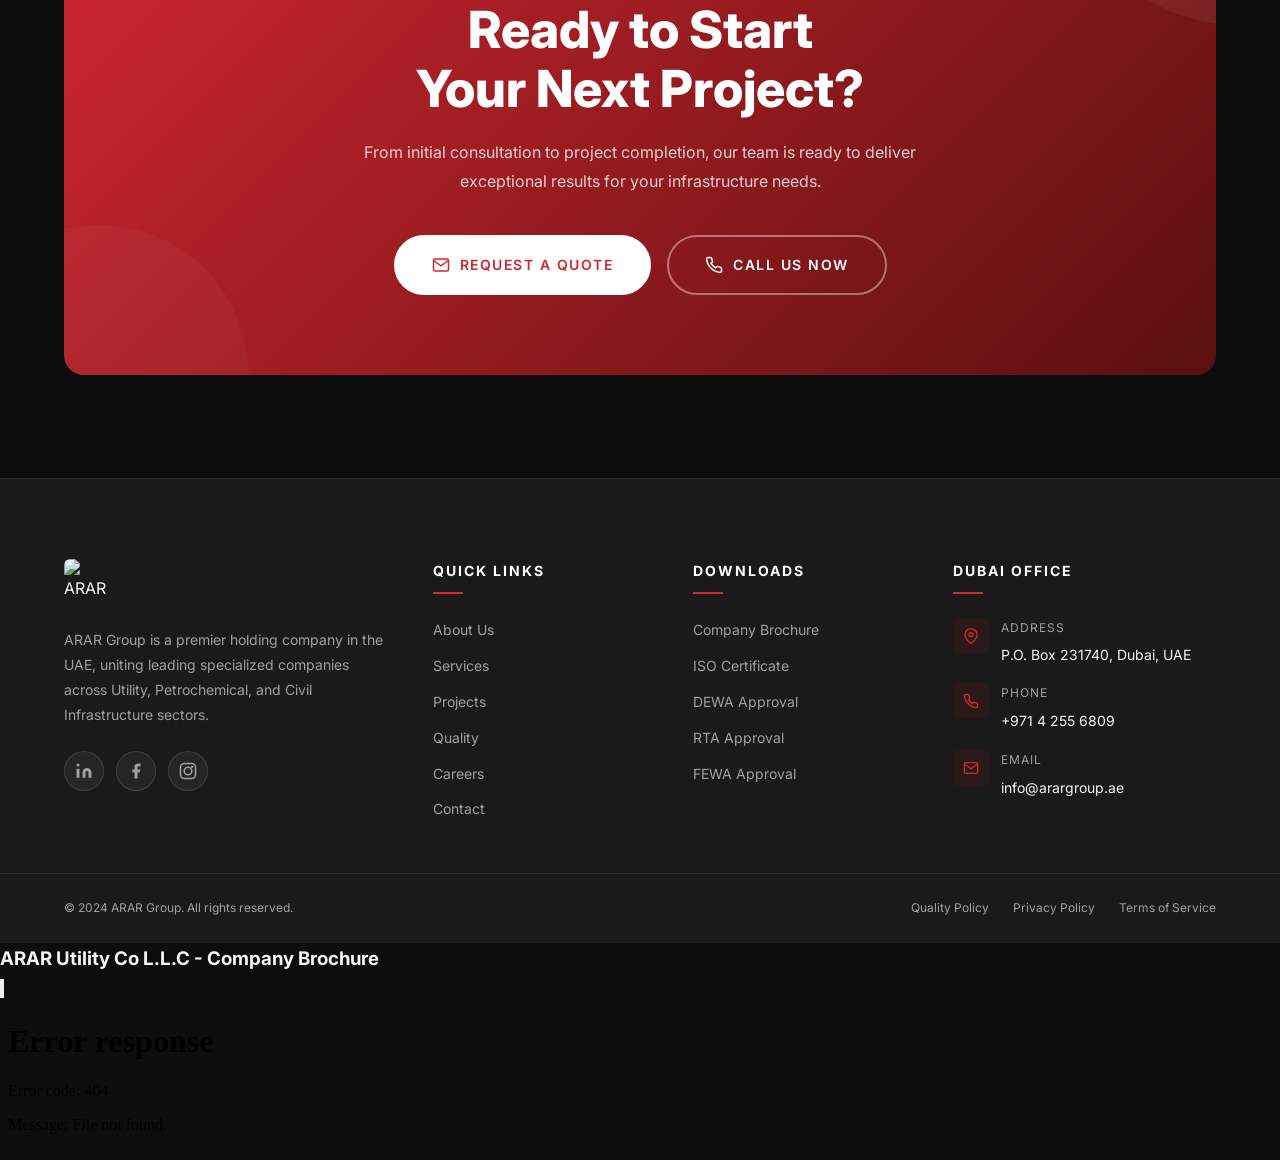
==== commit aadc3706: "footer" ====
--- a/index.html
+++ b/index.html
@@ -921,8 +921,7 @@
           <div class="footer-brand">
             <div class="logo-mark"><img src="ARAR.png" alt="ARAR Group Logo"></div>
             <p>
-              ARAR Utility Co L.L.C — a Dubai registered company specialized in EPC, LV, MV, HV, EHV and Street Lighting
-              works and associated structural works.
+              ARAR Group is a premier holding company in the UAE, uniting leading specialized companies across Utility, Petrochemical, and Civil Infrastructure sectors.
             </p>
             <div class="footer-social">
               <a href="https://ae.linkedin.com/company/arar-utility-company-llc" aria-label="LinkedIn" target="_blank">
@@ -1025,7 +1024,7 @@
     <!-- Footer Bottom -->
     <div class="footer-bottom">
       <div class="container">
-        <p>&copy; 2024 ARAR Utility Co L.L.C. All rights reserved.</p>
+        <p>&copy; 2024 ARAR Group. All rights reserved.</p>
         <div class="footer-bottom-links">
           <a href="https://arargroup.com/quality" target="_blank">Quality Policy</a>
           <a href="#">Privacy Policy</a>
--- a/index.css
+++ b/index.css
@@ -583,9 +583,9 @@
   will-change: transform;
 }
 
-/* Add a slight dark filter to inner layers to simulate shading on the extruded edge */
+/* Blend the layers to create a smooth solid edge, and apply rich, deep shading */
 .logo-3d-svg-layer.inner-layer {
-  filter: brightness(0.6);
+  filter: brightness(0.55) contrast(1.2) blur(0.35px);
 }
 
 @keyframes spin3D {
@@ -608,7 +608,7 @@
   font-weight: 900;
   letter-spacing: clamp(6px, 2vw, 20px);
   color: #ffffff;
-  text-shadow: 0 2px 8px rgba(0, 0, 0, 0.5), 0 0 40px rgba(255, 120, 120, 0.5);
+  text-shadow: 0 4px 10px rgba(0, 0, 0, 0.6);
   text-transform: uppercase;
 }
 
@@ -617,7 +617,7 @@
   font-size: clamp(1rem, 2.5vw, 2rem);
   font-weight: 400;
   letter-spacing: clamp(8px, 3vw, 28px);
-  color: rgba(255, 255, 255, 0.85);
+  color: var(--deep-red);
   text-shadow: 0 2px 6px rgba(0, 0, 0, 0.4);
   text-transform: uppercase;
 }
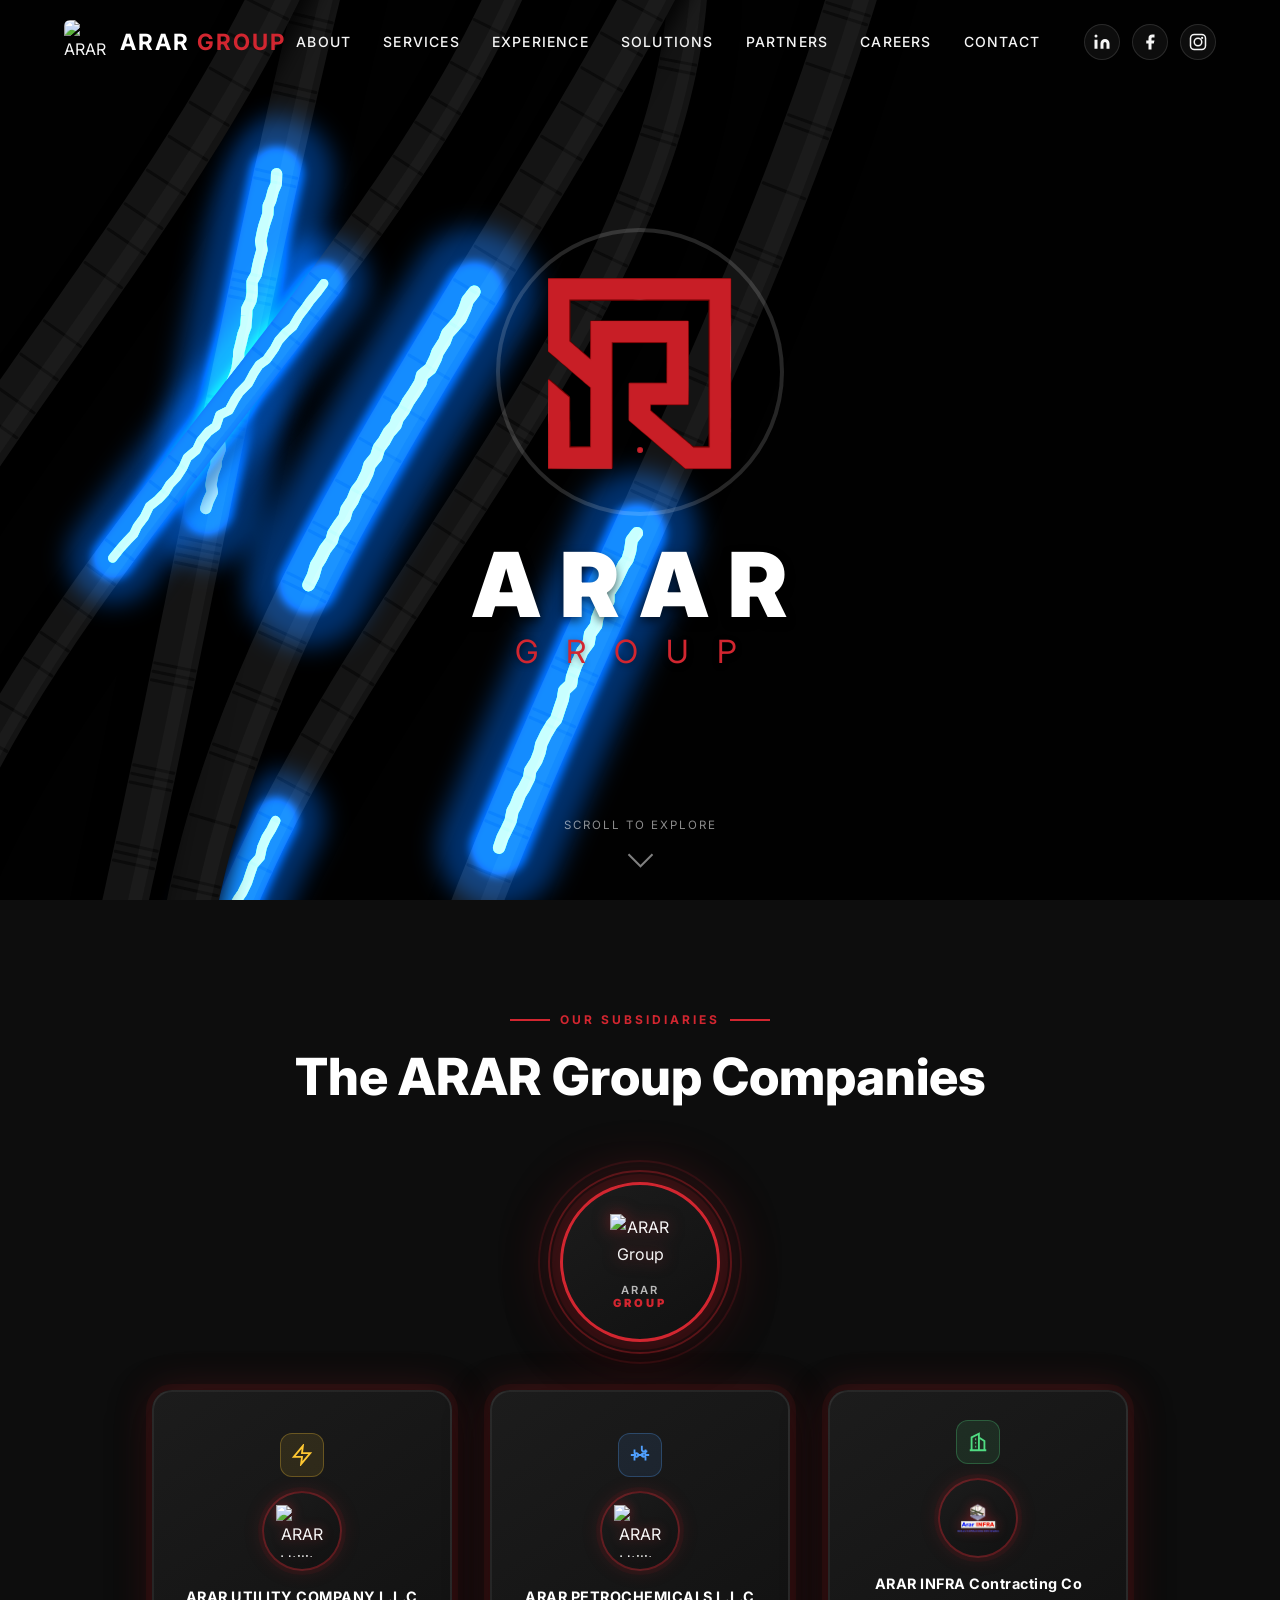
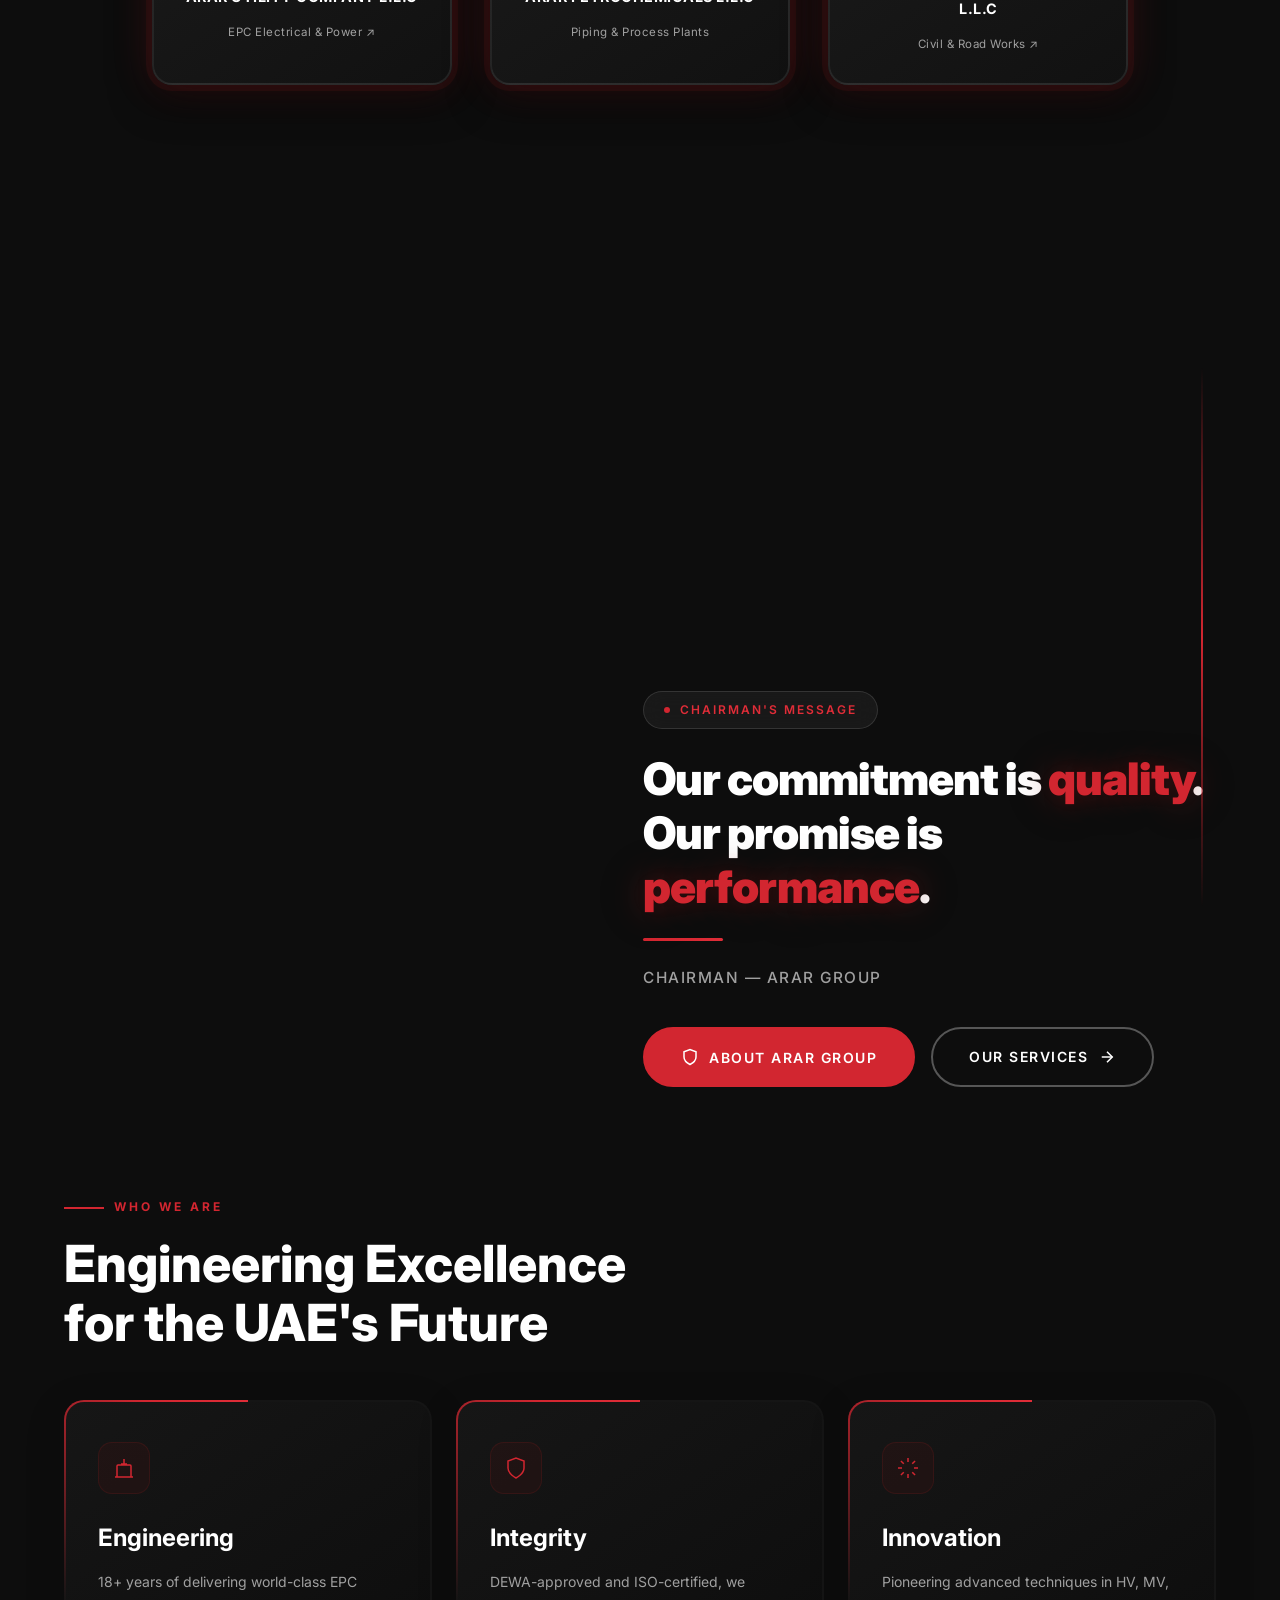
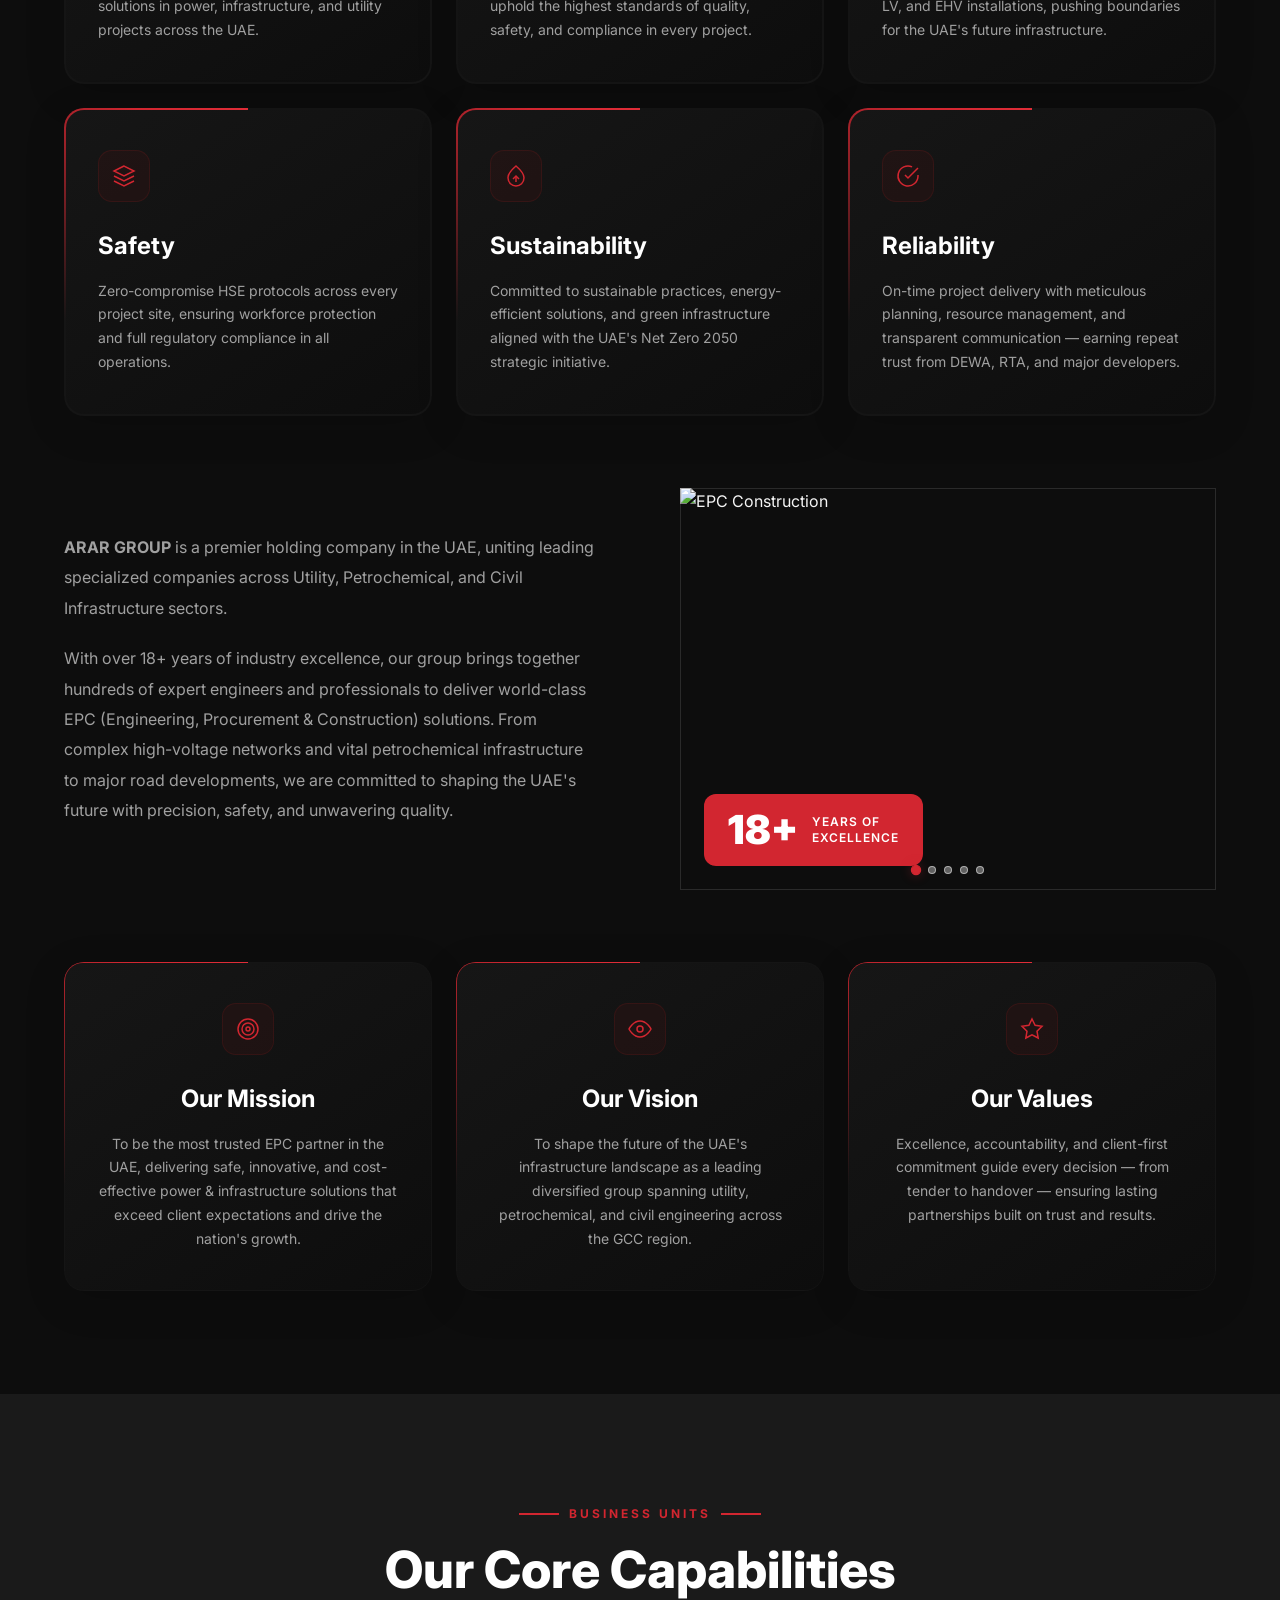
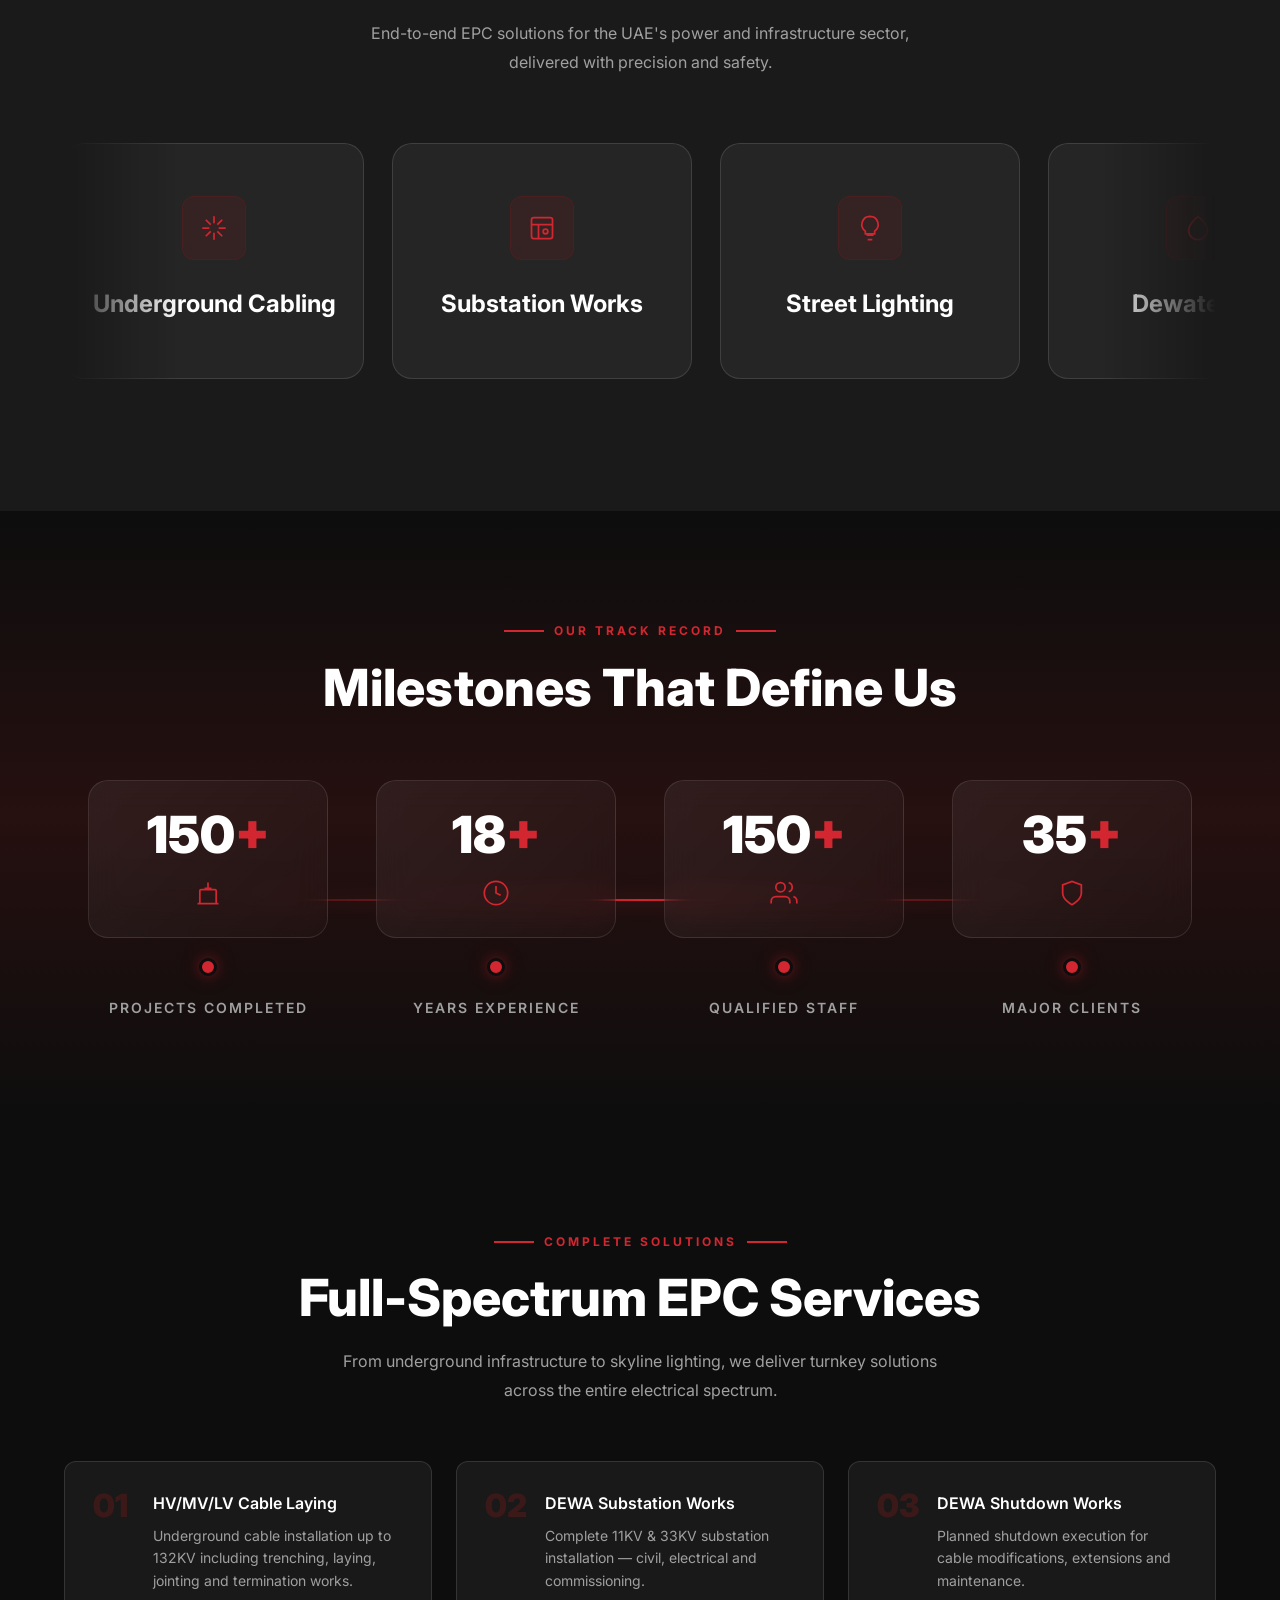
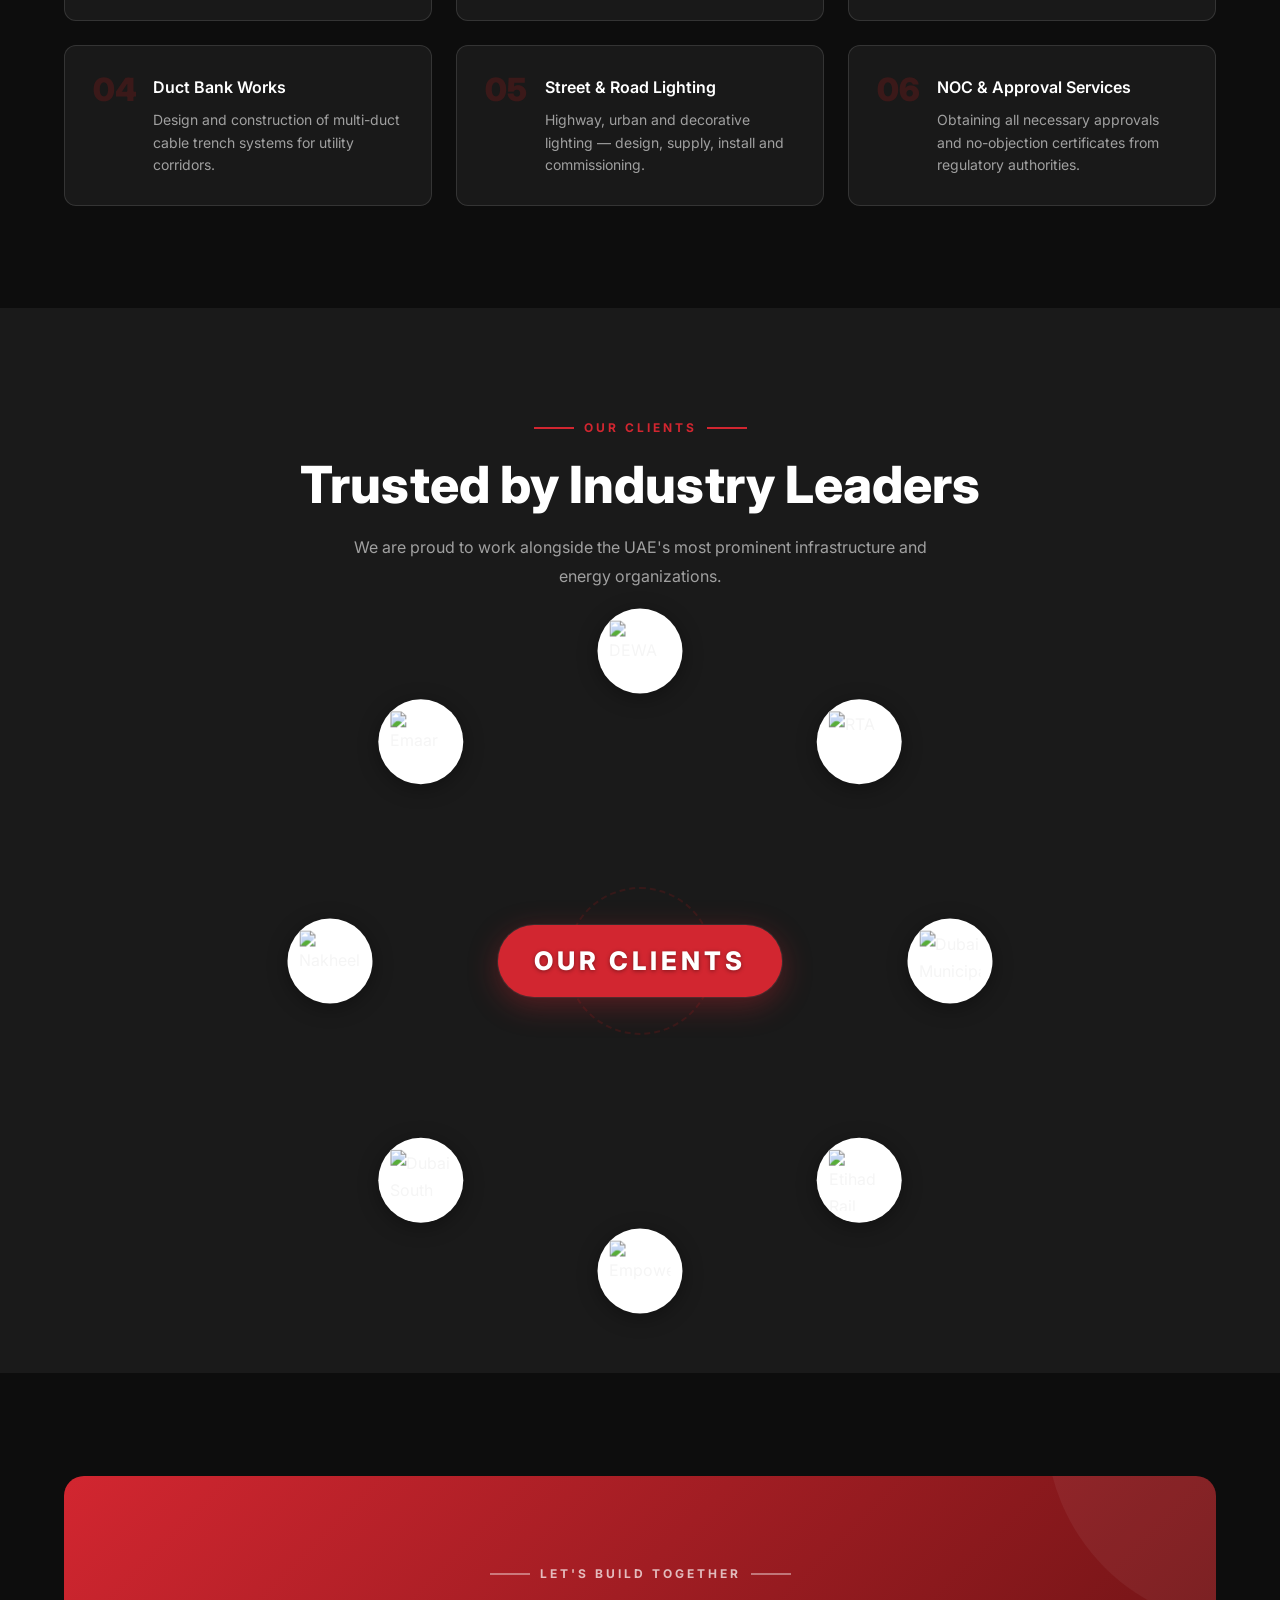
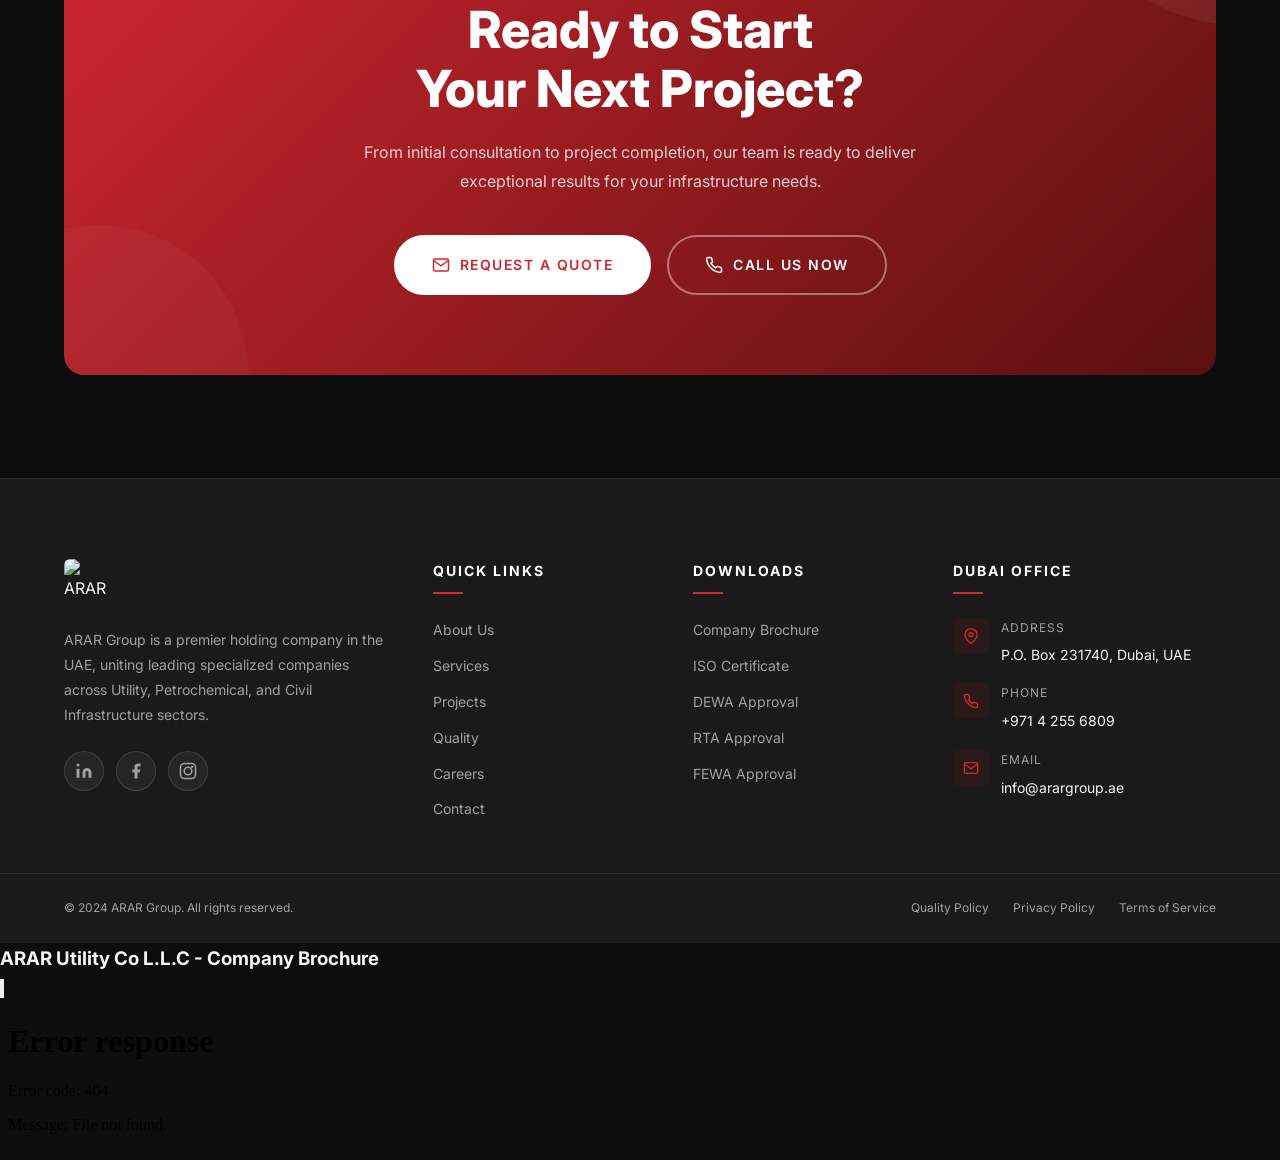
==== commit 12731362: "utility page added" ====
--- a/index.html
+++ b/index.html
@@ -178,7 +178,7 @@
 
           <!-- ARAR Utility -->
           <div class="rf-node rf-child rf-utility" id="rfUtility" data-branch="utility">
-            <div class="rf-node-inner">
+            <a href="utility.html" class="rf-node-inner rf-node-inner--link">
               <div class="rf-child-icon rf-icon-utility">
                 <svg viewBox="0 0 24 24" fill="none" stroke="currentColor" stroke-width="2">
                   <path d="M13 2L3 14h9l-1 8 10-12h-9l1-8z" />
@@ -188,8 +188,8 @@
                 <img src="ARAR.png" alt="ARAR Utility" class="rf-child-logo">
               </div>
               <span class="rf-child-label">ARAR UTILITY COMPANY L.L.C</span>
-              <span class="rf-child-desc">EPC Electrical &amp; Power</span>
-            </div>
+              <span class="rf-child-desc">EPC Electrical &amp; Power ↗</span>
+            </a>
           </div>
 
           <!-- ARAR Petrochemical -->
--- a/index.css
+++ b/index.css
@@ -3059,4 +3059,458 @@
     width: 44px;
     height: 44px;
   }
+}
+
+
+/* ============================================
+   UTILITY PAGE — HERO
+   ============================================ */
+.utility-hero {
+  position: relative;
+  width: 100%;
+  min-height: 100vh;
+  display: flex;
+  align-items: center;
+  overflow: hidden;
+  background: #000;
+}
+
+.utility-hero-bg {
+  position: absolute;
+  inset: 0;
+  z-index: 0;
+}
+
+.utility-hero-radial {
+  position: absolute;
+  inset: 0;
+  background: radial-gradient(
+    ellipse 80% 70% at 50% 40%,
+    rgba(180, 10, 10, 0.28) 0%,
+    rgba(13, 13, 13, 0.95) 60%,
+    #000 100%
+  );
+  z-index: 1;
+}
+
+.utility-hero-canvas {
+  position: absolute;
+  inset: 0;
+  width: 100%;
+  height: 100%;
+  mix-blend-mode: screen;
+  z-index: 2;
+}
+
+.utility-elec-canvas {
+  position: absolute;
+  inset: 0;
+  width: 100%;
+  height: 100%;
+  z-index: 1;
+  opacity: 0.45;
+}
+
+/* Content */
+.utility-hero-content {
+  position: relative;
+  z-index: 5;
+  padding-top: 140px;
+  padding-bottom: 100px;
+  display: flex;
+  flex-direction: column;
+  align-items: flex-start;
+  gap: 20px;
+}
+
+/* Breadcrumb */
+.utility-breadcrumb {
+  display: inline-flex;
+  align-items: center;
+  gap: 8px;
+  font-size: var(--fs-xs);
+  font-weight: 500;
+  letter-spacing: 1.5px;
+  text-transform: uppercase;
+  color: var(--text-muted);
+  opacity: 0;
+}
+
+.utility-breadcrumb a {
+  color: var(--text-muted);
+  transition: color var(--transition-fast);
+}
+
+.utility-breadcrumb a:hover {
+  color: var(--deep-red);
+}
+
+.utility-breadcrumb span {
+  color: var(--deep-red);
+}
+
+.utility-breadcrumb svg {
+  stroke: var(--text-muted);
+  flex-shrink: 0;
+}
+
+/* Identity row */
+.utility-hero-identity {
+  display: flex;
+  align-items: center;
+  gap: 28px;
+  flex-wrap: wrap;
+  opacity: 0;
+}
+
+.utility-logo-ring {
+  width: clamp(80px, 10vw, 130px);
+  height: clamp(80px, 10vw, 130px);
+  border-radius: 50%;
+  border: 3px solid var(--deep-red);
+  box-shadow:
+    0 0 0 6px rgba(210, 38, 48, 0.1),
+    0 0 50px rgba(210, 38, 48, 0.35),
+    0 0 100px rgba(210, 38, 48, 0.15);
+  display: flex;
+  align-items: center;
+  justify-content: center;
+  background: linear-gradient(145deg, #1c1c1c, #111);
+  flex-shrink: 0;
+  animation: utilityLogoPulse 4s ease-in-out infinite alternate;
+}
+
+@keyframes utilityLogoPulse {
+  0% {
+    box-shadow:
+      0 0 0 6px rgba(210, 38, 48, 0.1),
+      0 0 50px rgba(210, 38, 48, 0.35),
+      0 0 100px rgba(210, 38, 48, 0.15);
+  }
+  100% {
+    box-shadow:
+      0 0 0 8px rgba(210, 38, 48, 0.15),
+      0 0 70px rgba(210, 38, 48, 0.5),
+      0 0 130px rgba(210, 38, 48, 0.2);
+  }
+}
+
+.utility-logo-img {
+  width: 55%;
+  height: 55%;
+  object-fit: contain;
+  filter: drop-shadow(0 0 12px rgba(210, 38, 48, 0.6));
+}
+
+.utility-hero-titles {
+  display: flex;
+  flex-direction: column;
+  gap: 4px;
+}
+
+.utility-hero-name {
+  font-family: var(--font-family);
+  font-size: clamp(3rem, 8vw, 7rem);
+  font-weight: 900;
+  letter-spacing: clamp(4px, 2vw, 18px);
+  color: var(--white);
+  line-height: 1;
+  text-transform: uppercase;
+}
+
+.utility-hero-corp {
+  font-family: var(--font-family);
+  font-size: clamp(0.85rem, 2vw, 1.3rem);
+  font-weight: 400;
+  letter-spacing: clamp(6px, 3vw, 22px);
+  color: var(--text-muted);
+  text-transform: uppercase;
+}
+
+.utility-hero-tagline {
+  font-size: clamp(1rem, 1.5vw, 1.2rem);
+  color: var(--text-muted);
+  max-width: 600px;
+  line-height: 1.85;
+  opacity: 0;
+}
+
+.utility-hero-tagline .highlight {
+  color: var(--deep-red-hover);
+  font-weight: 600;
+}
+
+/* Scroll hint visibility with scroll */
+#utilityScrollHint {
+  transition: opacity 0.4s ease;
+}
+
+
+/* ============================================
+   UTILITY PAGE — CREDENTIALS STRIP
+   ============================================ */
+.utility-creds-strip {
+  background: linear-gradient(180deg, #0a0a0a 0%, #111 100%);
+  border-top: 1px solid rgba(210, 38, 48, 0.2);
+  border-bottom: 1px solid rgba(255, 255, 255, 0.05);
+  padding: 36px 0;
+  opacity: 0;
+  transform: translateY(40px);
+  transition: all 0.8s var(--ease-out);
+}
+
+.utility-creds-strip.visible {
+  opacity: 1;
+  transform: translateY(0);
+}
+
+.utility-creds-grid {
+  display: flex;
+  flex-wrap: wrap;
+  gap: 0;
+  justify-content: space-between;
+  align-items: center;
+}
+
+.utility-cred-item {
+  display: flex;
+  align-items: center;
+  gap: 14px;
+  padding: 16px 24px;
+  flex: 1 1 180px;
+  border-right: 1px solid rgba(255, 255, 255, 0.07);
+  transition: background var(--transition-fast);
+}
+
+.utility-cred-item:last-child {
+  border-right: none;
+}
+
+.utility-cred-item:hover {
+  background: rgba(210, 38, 48, 0.04);
+}
+
+.utility-cred-icon {
+  width: 40px;
+  height: 40px;
+  flex-shrink: 0;
+  background: rgba(210, 38, 48, 0.1);
+  border: 1px solid rgba(210, 38, 48, 0.25);
+  border-radius: var(--radius-sm);
+  display: flex;
+  align-items: center;
+  justify-content: center;
+}
+
+.utility-cred-icon svg {
+  width: 20px;
+  height: 20px;
+  stroke: var(--deep-red);
+}
+
+.utility-cred-text {
+  display: flex;
+  flex-direction: column;
+  gap: 2px;
+}
+
+.utility-cred-text strong {
+  font-size: 0.85rem;
+  font-weight: 700;
+  color: var(--white);
+  letter-spacing: 0.5px;
+}
+
+.utility-cred-text span {
+  font-size: 0.7rem;
+  color: var(--text-muted);
+  letter-spacing: 0.5px;
+}
+
+
+/* ============================================
+   UTILITY PAGE — ABOUT SECTION
+   ============================================ */
+.utility-about {
+  background: var(--clean-black);
+}
+
+.utility-about-badges {
+  display: flex;
+  flex-wrap: wrap;
+  gap: 10px;
+  margin-top: 24px;
+}
+
+.utility-badge {
+  display: inline-flex;
+  align-items: center;
+  gap: 6px;
+  padding: 6px 16px;
+  border-radius: var(--radius-full);
+  background: rgba(210, 38, 48, 0.1);
+  border: 1px solid rgba(210, 38, 48, 0.3);
+  font-size: var(--fs-xs);
+  font-weight: 600;
+  color: var(--deep-red-hover);
+  letter-spacing: 1px;
+  text-transform: uppercase;
+  transition: all var(--transition-fast);
+}
+
+.utility-badge:hover {
+  background: rgba(210, 38, 48, 0.18);
+  border-color: rgba(210, 38, 48, 0.55);
+}
+
+
+/* ============================================
+   UTILITY PAGE — SERVICES GRID
+   ============================================ */
+.utility-services {
+  background: linear-gradient(180deg, var(--clean-black) 0%, #0a0a0a 100%);
+}
+
+.utility-services-grid {
+  display: grid;
+  grid-template-columns: repeat(3, 1fr);
+  gap: 24px;
+  margin-top: 56px;
+}
+
+/* Override gradient-card to show list */
+.utility-services-grid .gradient-card-content {
+  gap: 14px;
+}
+
+.utility-svc-list {
+  list-style: none;
+  margin-top: 8px;
+  display: flex;
+  flex-direction: column;
+  gap: 6px;
+}
+
+.utility-svc-list li {
+  font-size: 0.78rem;
+  color: var(--text-muted);
+  padding-left: 16px;
+  position: relative;
+  letter-spacing: 0.4px;
+}
+
+.utility-svc-list li::before {
+  content: '';
+  position: absolute;
+  left: 0;
+  top: 50%;
+  transform: translateY(-50%);
+  width: 5px;
+  height: 5px;
+  border-radius: 50%;
+  background: var(--deep-red);
+}
+
+/* Service icon colour variants */
+.utility-svc-icon {
+  width: 52px;
+  height: 52px;
+  border-radius: var(--radius-md);
+}
+
+.utility-svc-icon svg {
+  width: 26px;
+  height: 26px;
+}
+
+.utility-svc-icon--yellow {
+  background: rgba(255, 200, 50, 0.1);
+  border-color: rgba(255, 200, 50, 0.28);
+}
+
+.utility-svc-icon--yellow svg {
+  stroke: #ffc832;
+}
+
+.utility-svc-icon--red {
+  background: rgba(210, 38, 48, 0.12);
+  border-color: rgba(210, 38, 48, 0.3);
+}
+
+.utility-svc-icon--red svg {
+  stroke: var(--deep-red-hover);
+}
+
+.utility-svc-icon--blue {
+  background: rgba(80, 160, 255, 0.1);
+  border-color: rgba(80, 160, 255, 0.28);
+}
+
+.utility-svc-icon--blue svg {
+  stroke: #50a0ff;
+}
+
+
+/* ============================================
+   UTILITY PAGE — APPROVALS SECTION
+   ============================================ */
+.utility-approvals {
+  background: var(--clean-black);
+}
+
+
+/* ============================================
+   UTILITY PAGE — RESPONSIVE
+   ============================================ */
+@media (max-width: 1024px) {
+  .utility-services-grid {
+    grid-template-columns: repeat(2, 1fr);
+  }
+}
+
+@media (max-width: 768px) {
+  .utility-hero-content {
+    padding-top: 120px;
+    padding-bottom: 80px;
+  }
+
+  .utility-hero-identity {
+    flex-direction: column;
+    align-items: flex-start;
+    gap: 18px;
+  }
+
+  .utility-hero-name {
+    font-size: clamp(2.4rem, 12vw, 4rem);
+    letter-spacing: clamp(3px, 2vw, 10px);
+  }
+
+  .utility-services-grid {
+    grid-template-columns: 1fr;
+  }
+
+  .utility-creds-grid {
+    flex-direction: column;
+  }
+
+  .utility-cred-item {
+    border-right: none;
+    border-bottom: 1px solid rgba(255, 255, 255, 0.07);
+    flex: 1 1 100%;
+  }
+
+  .utility-cred-item:last-child {
+    border-bottom: none;
+  }
+}
+
+@media (max-width: 480px) {
+  .utility-hero-name {
+    font-size: clamp(2rem, 14vw, 3rem);
+    letter-spacing: 3px;
+  }
+
+  .utility-hero-corp {
+    letter-spacing: 4px;
+  }
 }
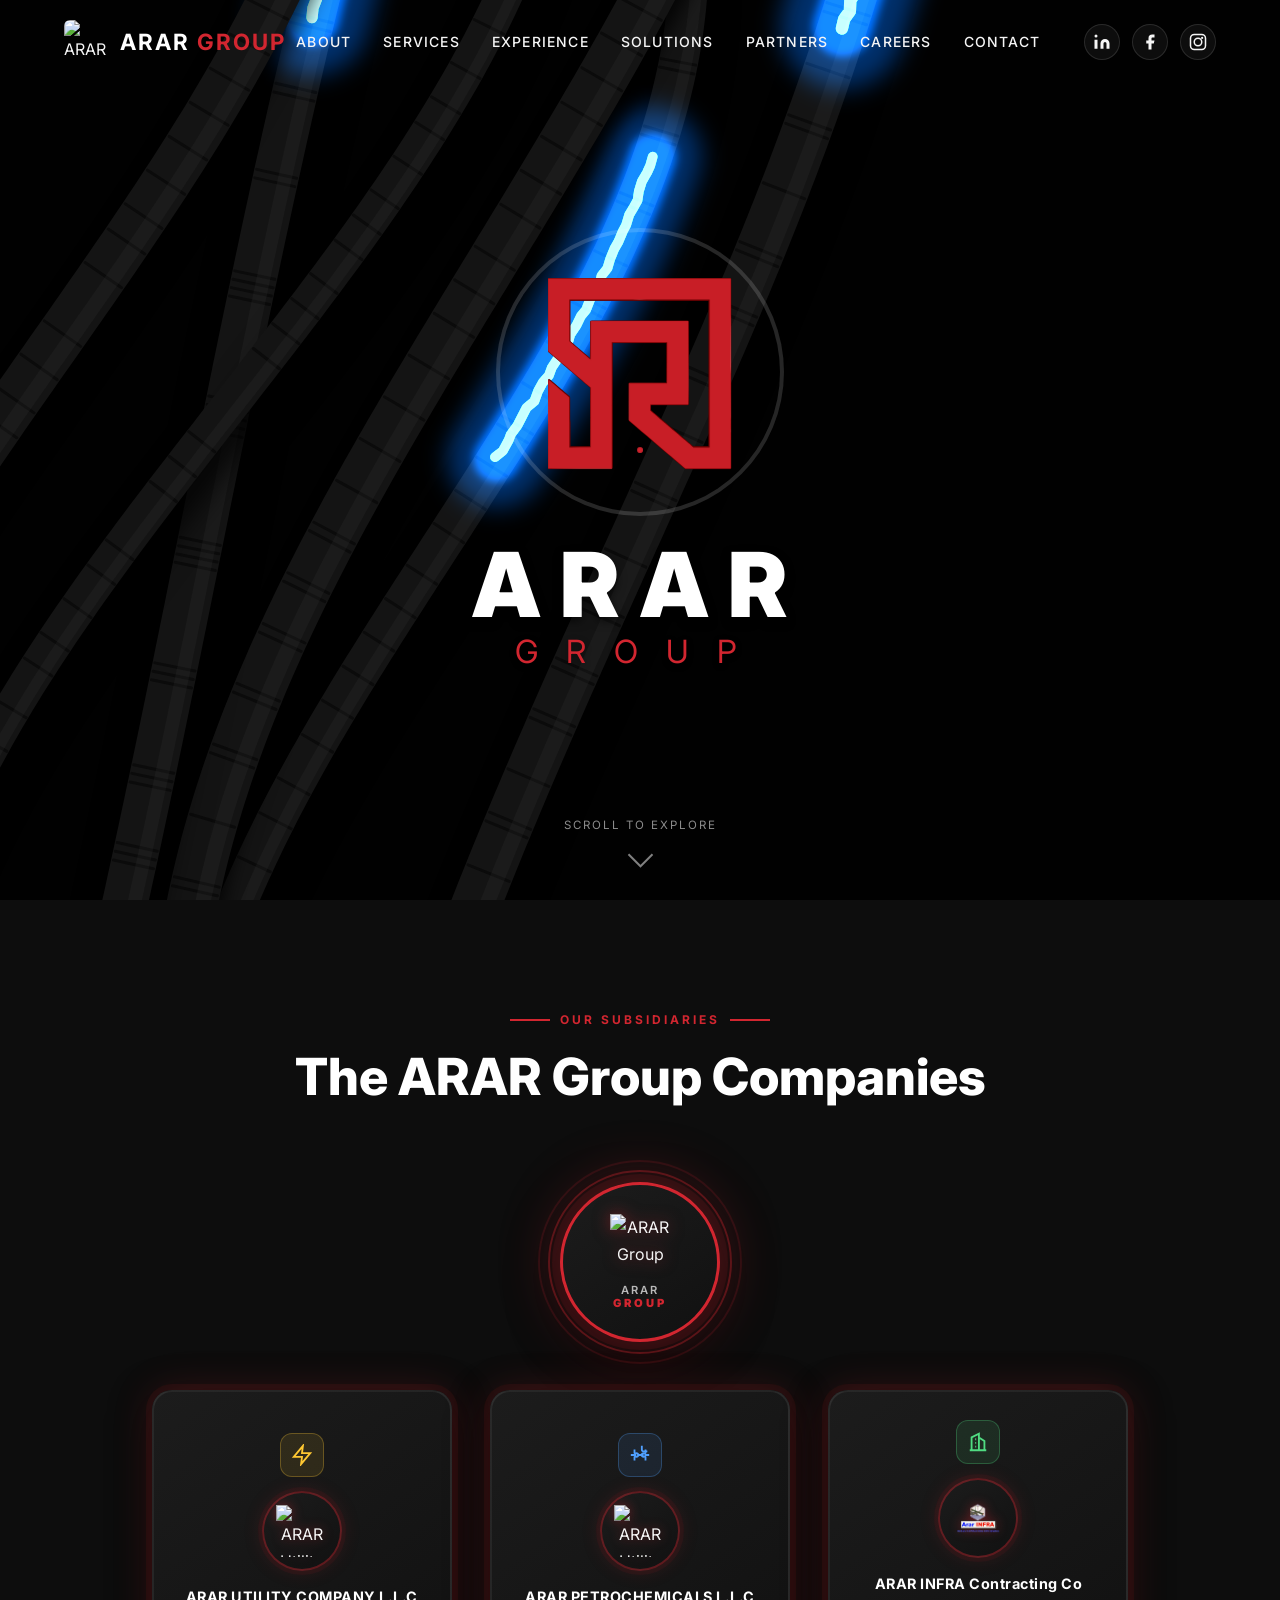
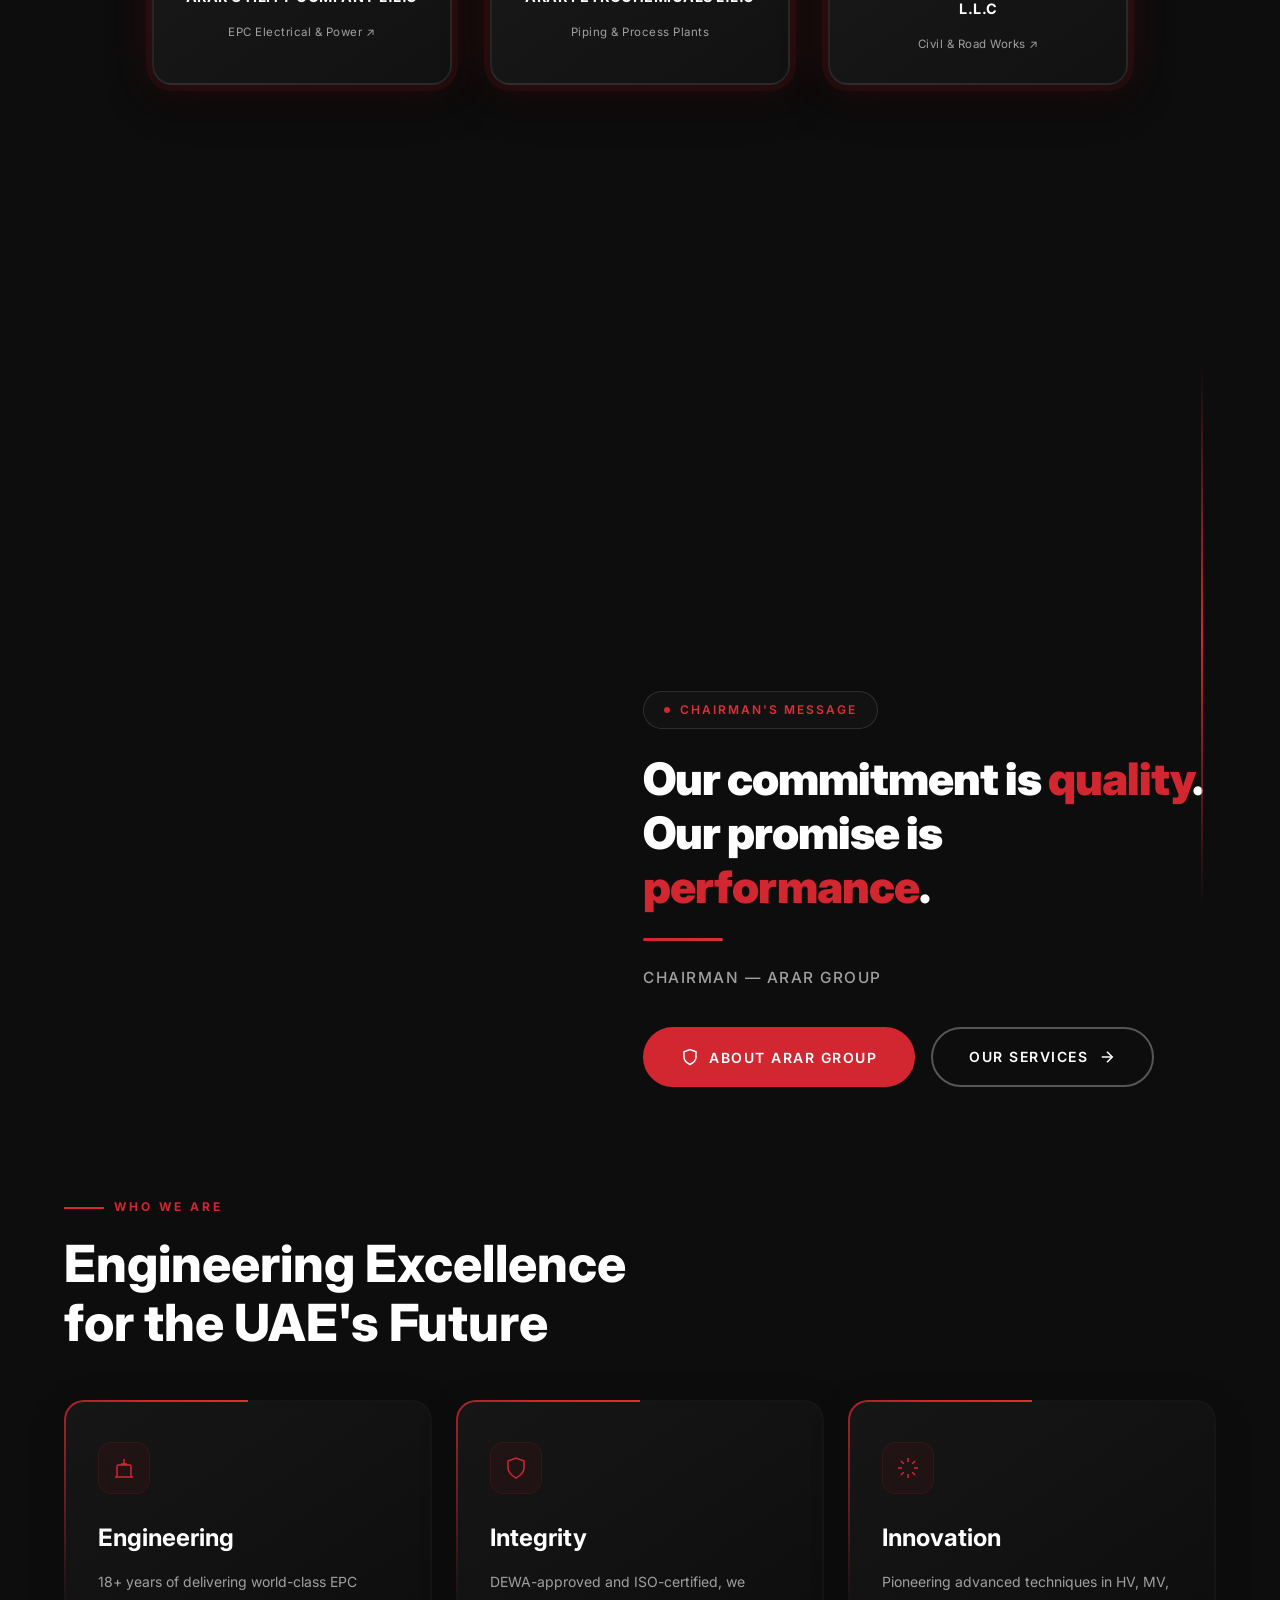
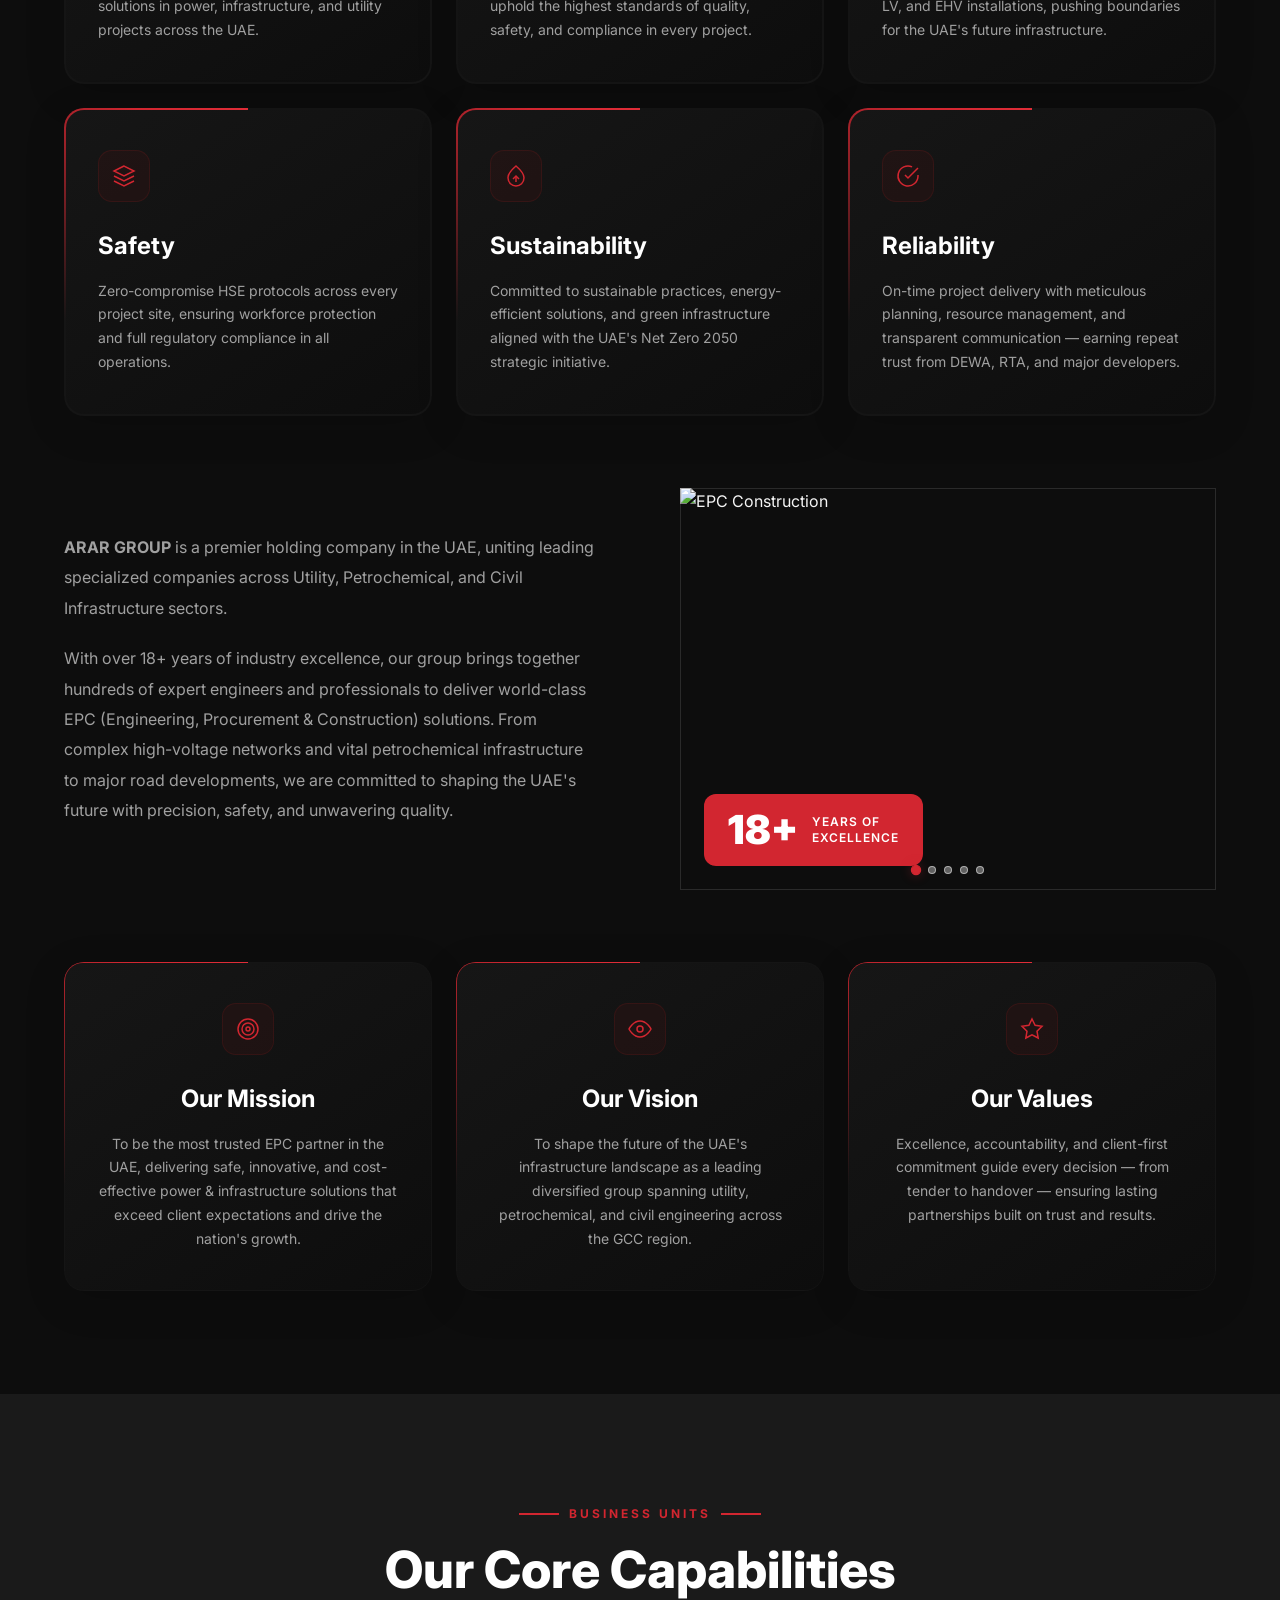
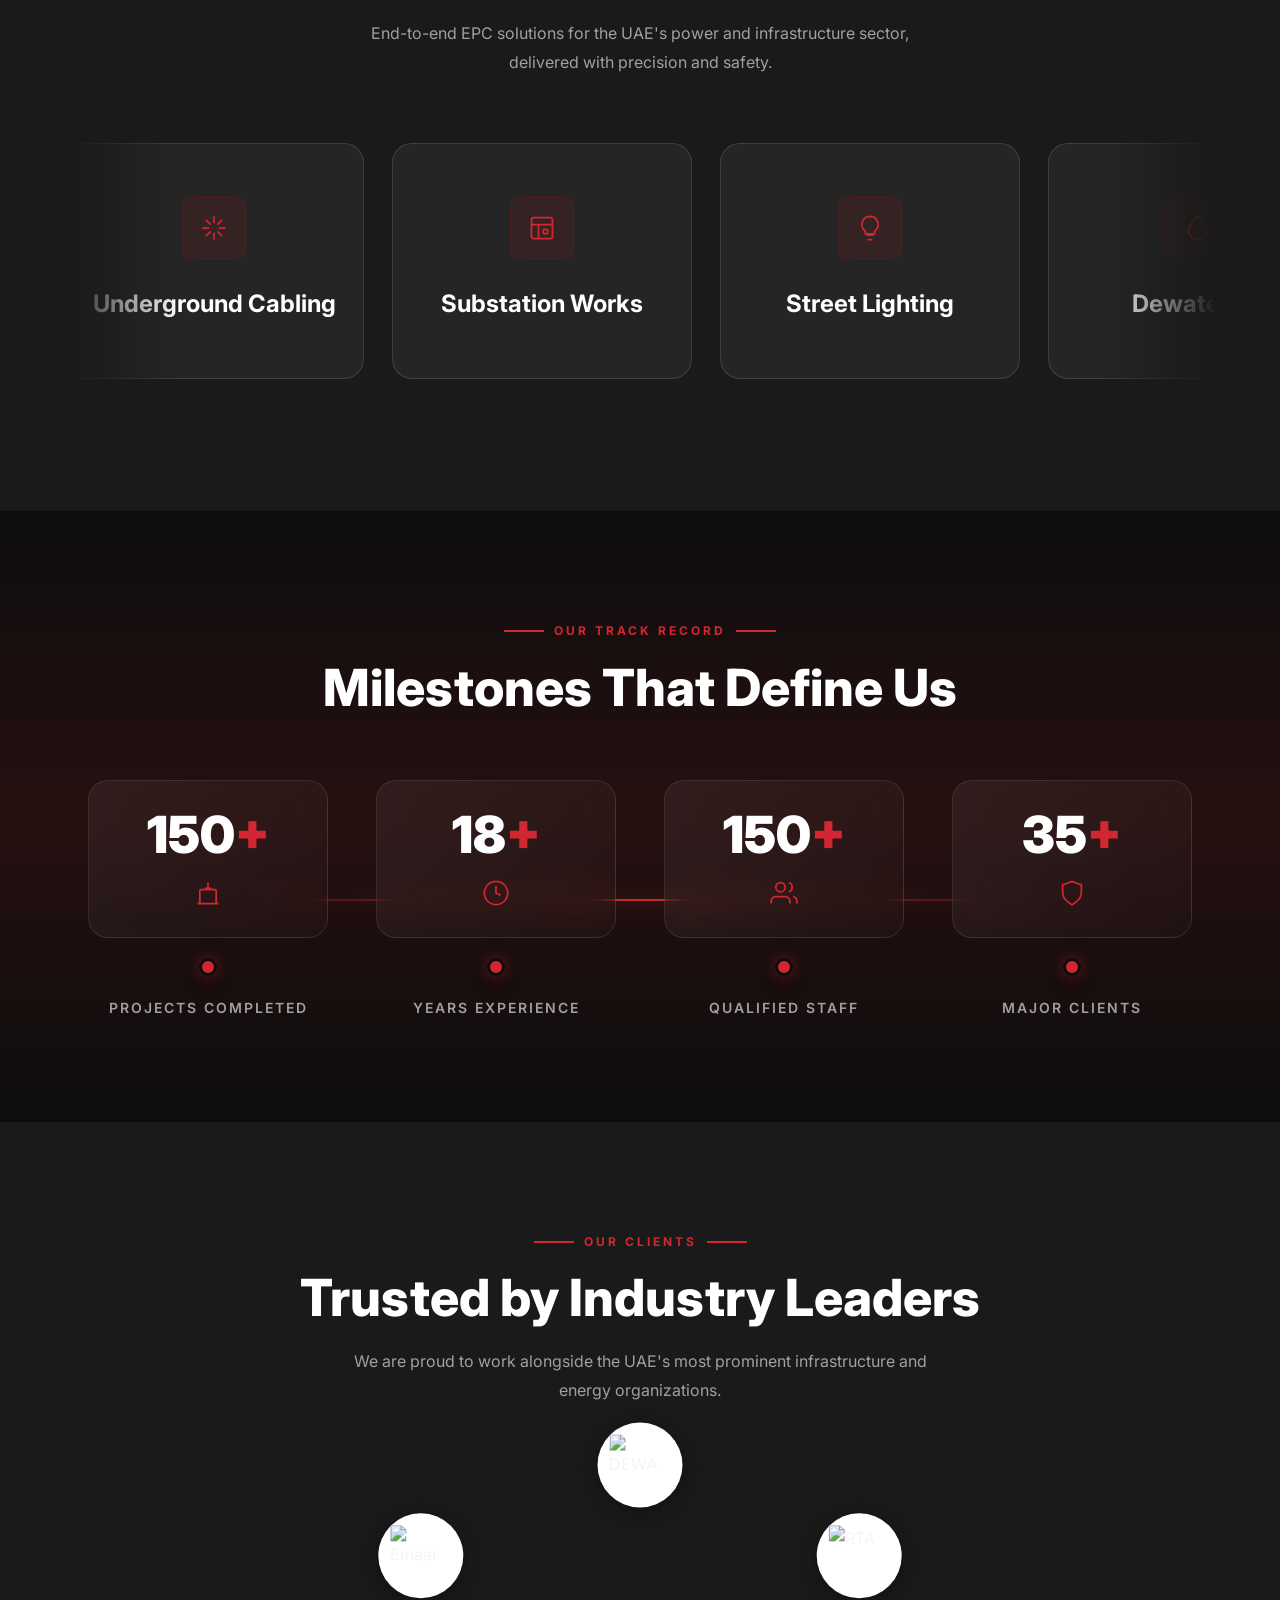
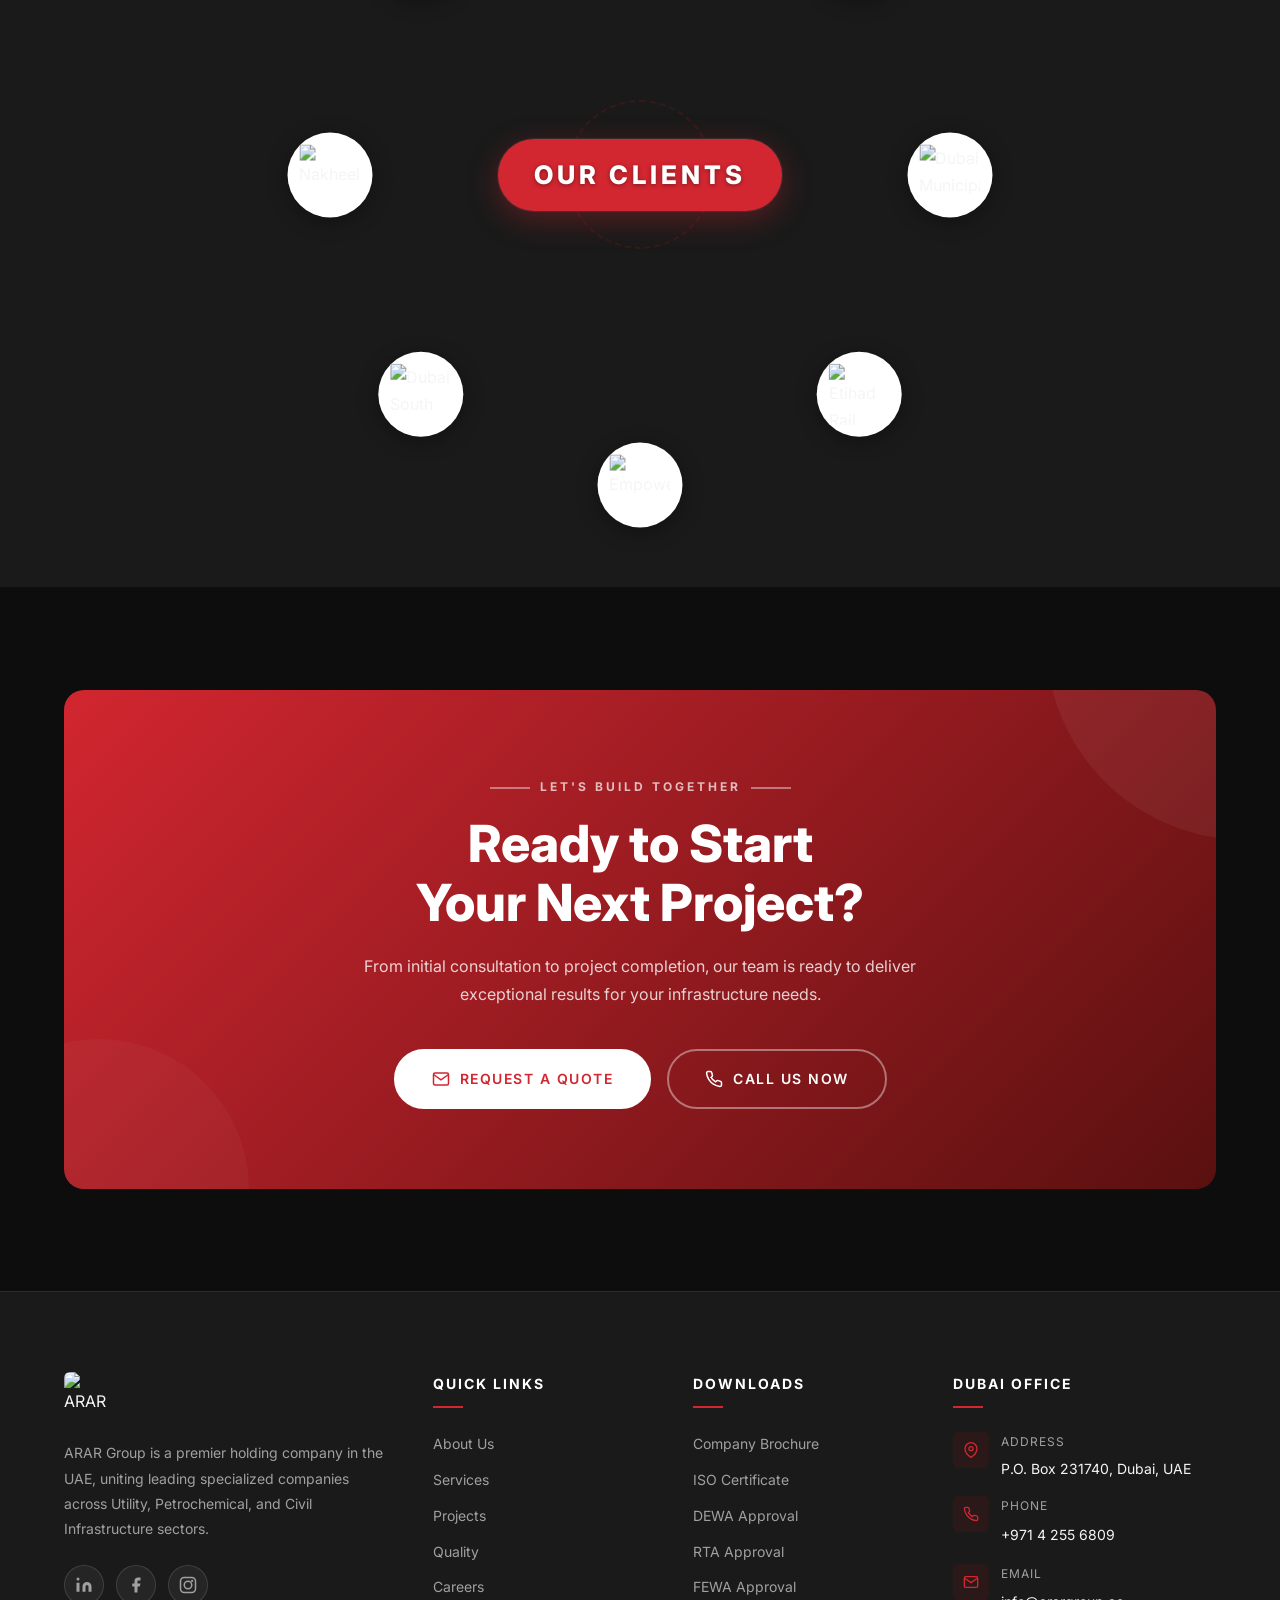
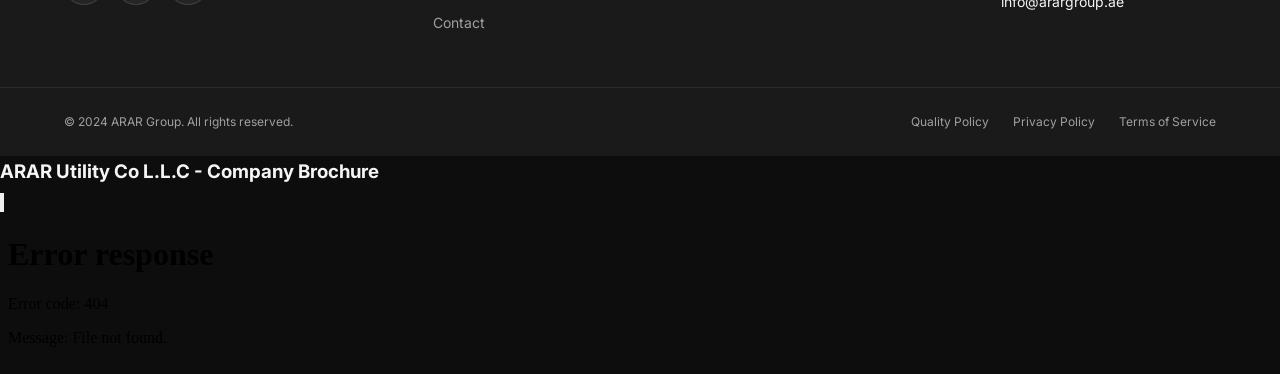
==== commit 31a03047: "utility" ====
--- a/index.html
+++ b/index.html
@@ -769,64 +769,6 @@
   </section>
 
 
-  <!-- ============ ALL SERVICES ============ -->
-  <section class="section all-services" id="all-services">
-    <div class="container">
-      <div class="all-services-header fade-in">
-        <span class="section-tag"><span class="line"></span> Complete Solutions <span class="line"></span></span>
-        <h2 class="section-title">Full-Spectrum EPC Services</h2>
-        <p class="section-subtitle">
-          From underground infrastructure to skyline lighting, we deliver turnkey solutions across the entire electrical
-          spectrum.
-        </p>
-      </div>
-      <div class="all-services-grid">
-        <div class="all-service-item fade-in">
-          <div class="all-service-num">01</div>
-          <div class="all-service-info">
-            <h4>HV/MV/LV Cable Laying</h4>
-            <p>Underground cable installation up to 132KV including trenching, laying, jointing and termination works.
-            </p>
-          </div>
-        </div>
-        <div class="all-service-item fade-in">
-          <div class="all-service-num">02</div>
-          <div class="all-service-info">
-            <h4>DEWA Substation Works</h4>
-            <p>Complete 11KV &amp; 33KV substation installation — civil, electrical and commissioning.</p>
-          </div>
-        </div>
-        <div class="all-service-item fade-in">
-          <div class="all-service-num">03</div>
-          <div class="all-service-info">
-            <h4>DEWA Shutdown Works</h4>
-            <p>Planned shutdown execution for cable modifications, extensions and maintenance.</p>
-          </div>
-        </div>
-        <div class="all-service-item fade-in">
-          <div class="all-service-num">04</div>
-          <div class="all-service-info">
-            <h4>Duct Bank Works</h4>
-            <p>Design and construction of multi-duct cable trench systems for utility corridors.</p>
-          </div>
-        </div>
-        <div class="all-service-item fade-in">
-          <div class="all-service-num">05</div>
-          <div class="all-service-info">
-            <h4>Street &amp; Road Lighting</h4>
-            <p>Highway, urban and decorative lighting — design, supply, install and commissioning.</p>
-          </div>
-        </div>
-        <div class="all-service-item fade-in">
-          <div class="all-service-num">06</div>
-          <div class="all-service-info">
-            <h4>NOC &amp; Approval Services</h4>
-            <p>Obtaining all necessary approvals and no-objection certificates from regulatory authorities.</p>
-          </div>
-        </div>
-      </div>
-    </div>
-  </section>
 
 
   <!-- ============ OUR CLIENTS — ANIMATED LOGO WHEELS ============ -->
--- a/index.css
+++ b/index.css
@@ -629,8 +629,9 @@
 .hero {
   position: relative;
   width: 100%;
-  height: 100vh;
-  min-height: 600px;
+  min-height: 100vh;
+  display: flex;
+  align-items: center;
   overflow: hidden;
 }
 
@@ -638,7 +639,6 @@
   position: absolute;
   inset: 0;
   opacity: 0;
-  transition: opacity 1.2s var(--ease-out);
   z-index: 1;
 }
 
@@ -652,12 +652,6 @@
   inset: 0;
   background-size: cover;
   background-position: center;
-  transform: scale(1.05);
-  transition: transform 8s ease-out;
-}
-
-.hero-slide.active .hero-slide-bg {
-  transform: scale(1);
 }
 
 .hero-slide-overlay {
@@ -685,9 +679,8 @@
   display: inline-flex;
   align-items: center;
   gap: 10px;
-  background: var(--glass-bg);
+  background: rgba(20, 20, 20, 0.85);
   border: 1px solid var(--glass-border);
-  backdrop-filter: blur(10px);
   padding: 8px 20px;
   border-radius: var(--radius-full);
   font-size: var(--fs-xs);
@@ -697,7 +690,6 @@
   color: var(--deep-red-hover);
   margin-bottom: 24px;
   width: fit-content;
-  animation: fadeInUp 0.8s var(--ease-out) 0.3s both;
 }
 
 .hero-tag .dot {
@@ -709,13 +701,12 @@
 }
 
 .hero-title {
-  font-size: var(--fs-display);
+  font-size: clamp(2.5rem, 5vw, var(--fs-display));
   font-weight: 900;
   line-height: 1.05;
   letter-spacing: -1px;
   color: var(--white);
   margin-bottom: 24px;
-  animation: fadeInUp 0.8s var(--ease-out) 0.5s both;
 }
 
 .hero-title .highlight {
@@ -729,14 +720,12 @@
   max-width: 560px;
   line-height: 1.8;
   margin-bottom: 40px;
-  animation: fadeInUp 0.8s var(--ease-out) 0.7s both;
 }
 
 .hero-btns {
   display: flex;
   gap: 16px;
   flex-wrap: wrap;
-  animation: fadeInUp 0.8s var(--ease-out) 0.9s both;
 }
 
 .btn {
@@ -819,129 +808,25 @@
    CHAIRMAN HERO ANIMATIONS
    ============================================ */
 
-/* Floating Particles */
+/* Floating Particles (Disabled) */
 .hero-particles {
-  position: absolute;
-  inset: 0;
-  z-index: 3;
-  pointer-events: none;
-  overflow: hidden;
-}
-
-.particle {
-  position: absolute;
-  left: var(--x);
-  top: var(--y);
-  width: 4px;
-  height: 4px;
-  background: var(--deep-red);
-  border-radius: 50%;
-  opacity: 0;
-  animation: particleFloat var(--d) ease-in-out infinite;
-  animation-delay: calc(var(--s) * 3s);
-  box-shadow: 0 0 8px var(--deep-red-glow), 0 0 20px rgba(139, 26, 26, 0.15);
-}
-
-@keyframes particleFloat {
-
-  0%,
-  100% {
-    transform: translate(0, 0) scale(var(--s));
-    opacity: 0;
-  }
-
-  20% {
-    opacity: 0.6;
-  }
-
-  50% {
-    transform: translate(30px, -40px) scale(calc(var(--s) * 1.4));
-    opacity: 0.4;
-  }
-
-  80% {
-    opacity: 0.2;
-  }
+  display: none;
 }
 
 /* Entrance Animations */
-.anim-pop-in {
-  opacity: 0;
-  transform: scale(0.85) translateY(20px);
-  animation: popIn 0.7s var(--ease-spring) forwards;
-  animation-delay: var(--delay, 0s);
-}
-
-@keyframes popIn {
-  0% {
-    opacity: 0;
-    transform: scale(0.85) translateY(20px);
-  }
-
-  60% {
-    opacity: 1;
-    transform: scale(1.03) translateY(-3px);
-  }
-
-  100% {
-    opacity: 1;
-    transform: scale(1) translateY(0);
-  }
-}
-
-.anim-slide-up {
-  opacity: 0;
-  transform: translateY(40px);
-  animation: slideUp 0.8s var(--ease-out) forwards;
-  animation-delay: var(--delay, 0s);
-}
-
-@keyframes slideUp {
-  to {
-    opacity: 1;
-    transform: translateY(0);
-  }
-}
-
-.anim-fade-in {
-  opacity: 0;
-  animation: simpleFadeIn 0.8s ease forwards;
-  animation-delay: var(--delay, 0s);
-}
-
-@keyframes simpleFadeIn {
-  to {
-    opacity: 1;
-  }
+/* Entrance Animations (Simplified) */
+.anim-pop-in, .anim-slide-up, .anim-fade-in {
+  opacity: 1;
+  transform: none;
 }
 
 .anim-grow-width {
-  width: 0;
-  animation: growWidth 0.6s var(--ease-out) forwards;
-  animation-delay: var(--delay, 0s);
-}
-
-@keyframes growWidth {
-  to {
-    width: 80px;
-  }
-}
-
-/* Text Glow */
+  width: 80px;
+}
+
+/* Text Glow (Static) */
 .text-glow {
-  text-shadow: 0 0 30px rgba(139, 26, 26, 0.5), 0 0 60px rgba(139, 26, 26, 0.2);
-  animation: textPulseGlow 3s ease-in-out infinite alternate;
-  animation-delay: 1.8s;
-}
-
-@keyframes textPulseGlow {
-  0% {
-    text-shadow: 0 0 30px rgba(139, 26, 26, 0.5), 0 0 60px rgba(139, 26, 26, 0.2);
-  }
-
-  100% {
-    text-shadow: 0 0 45px rgba(139, 26, 26, 0.7), 0 0 90px rgba(139, 26, 26, 0.3);
-  }
+  color: var(--deep-red);
 }
 
 /* Vertical Accent Line */
@@ -962,19 +847,9 @@
   }
 }
 
-/* Ken Burns slow zoom on chairman BG */
+/* Ken Burns slow zoom (Disabled) */
 .chairman-bg {
-  animation: kenBurns 25s ease-in-out infinite alternate;
-}
-
-@keyframes kenBurns {
-  0% {
-    transform: scale(1.05) translate(0, 0);
-  }
-
-  100% {
-    transform: scale(1.1) translate(-1%, -1%);
-  }
+  background-position: center top;
 }
 
 
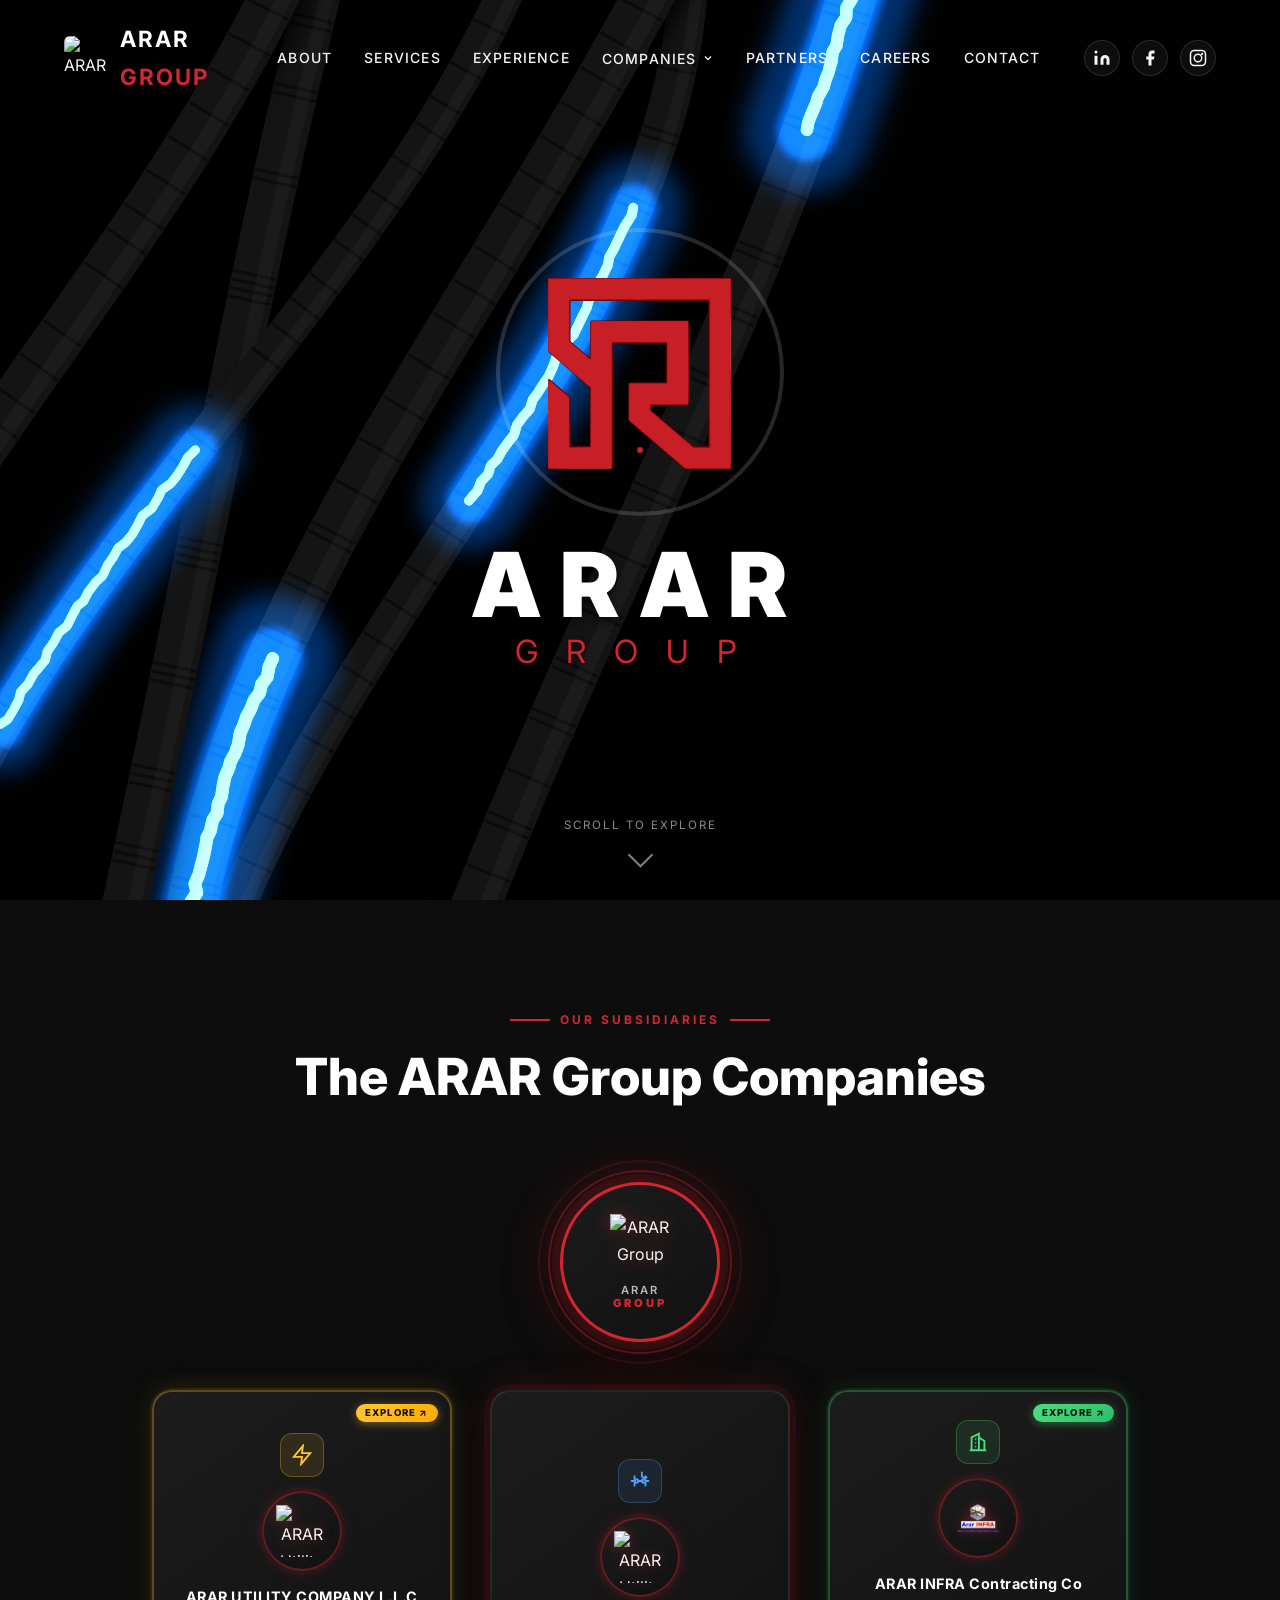
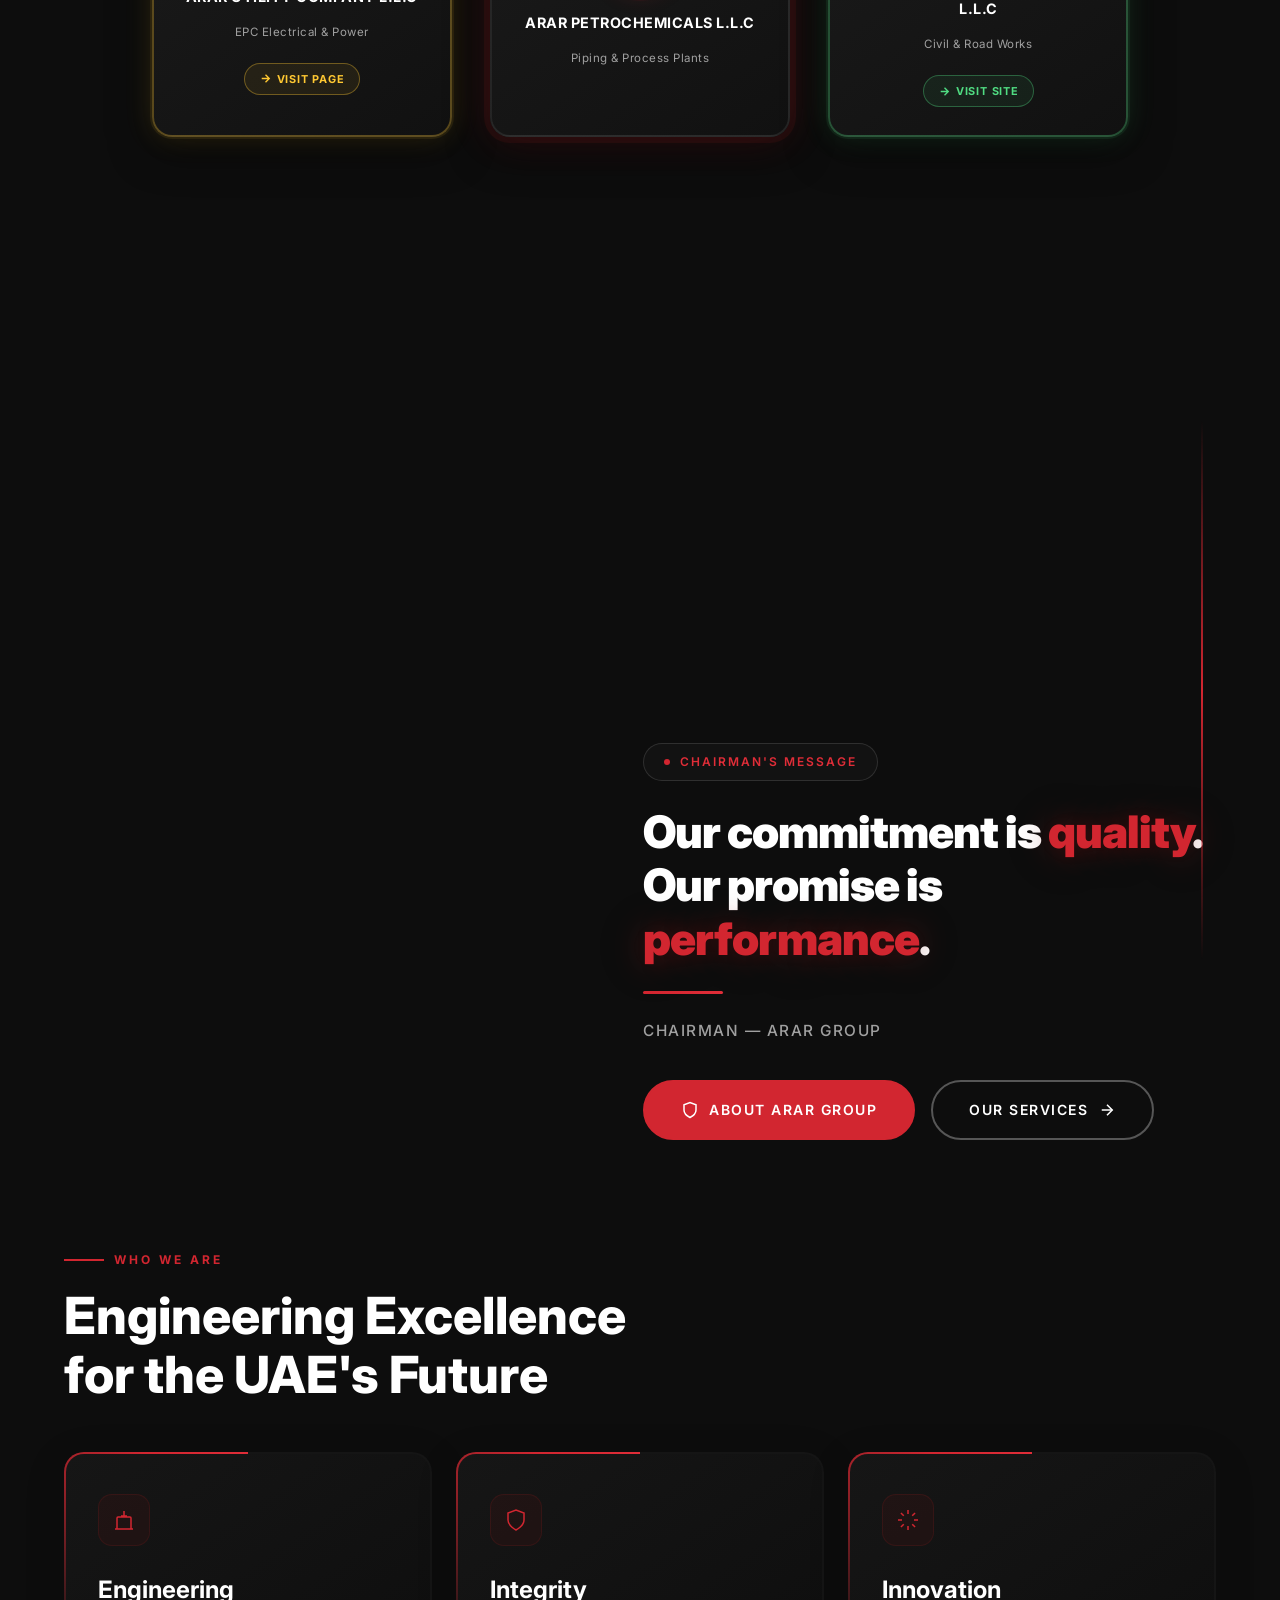
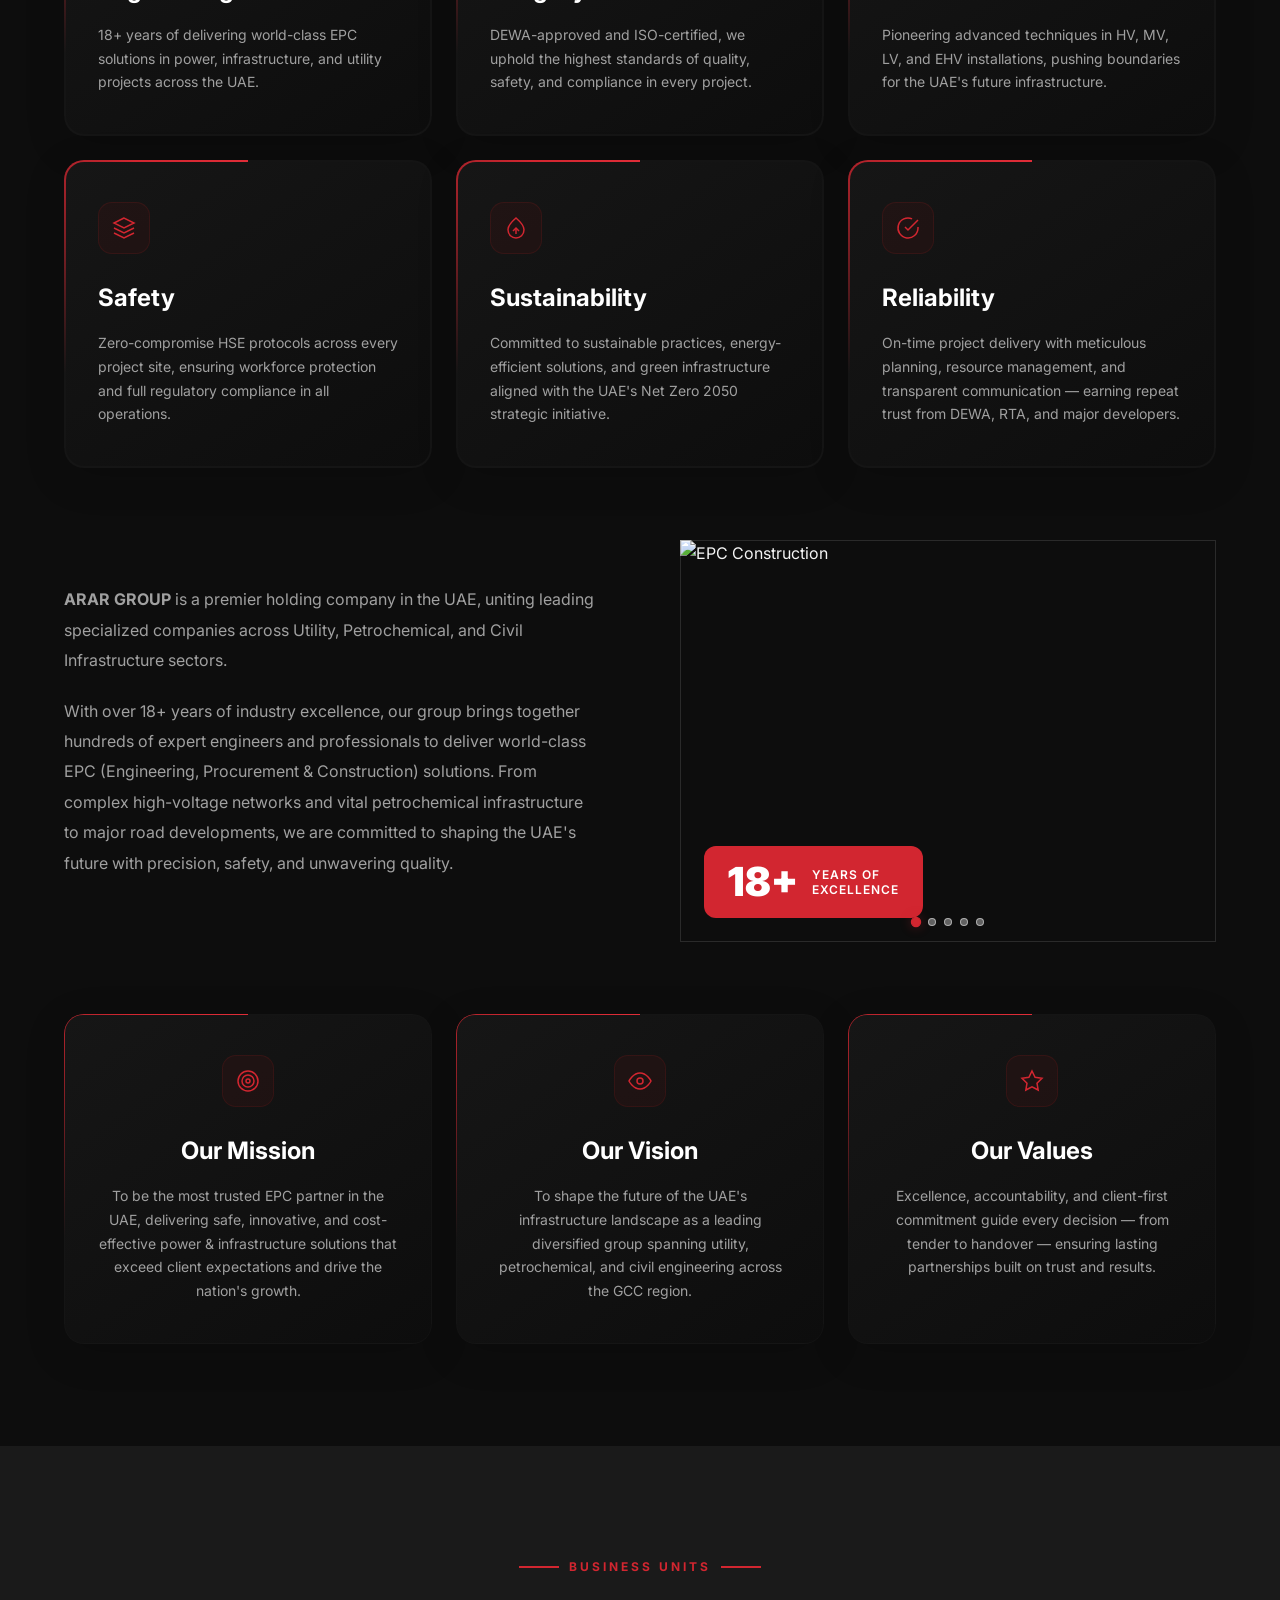
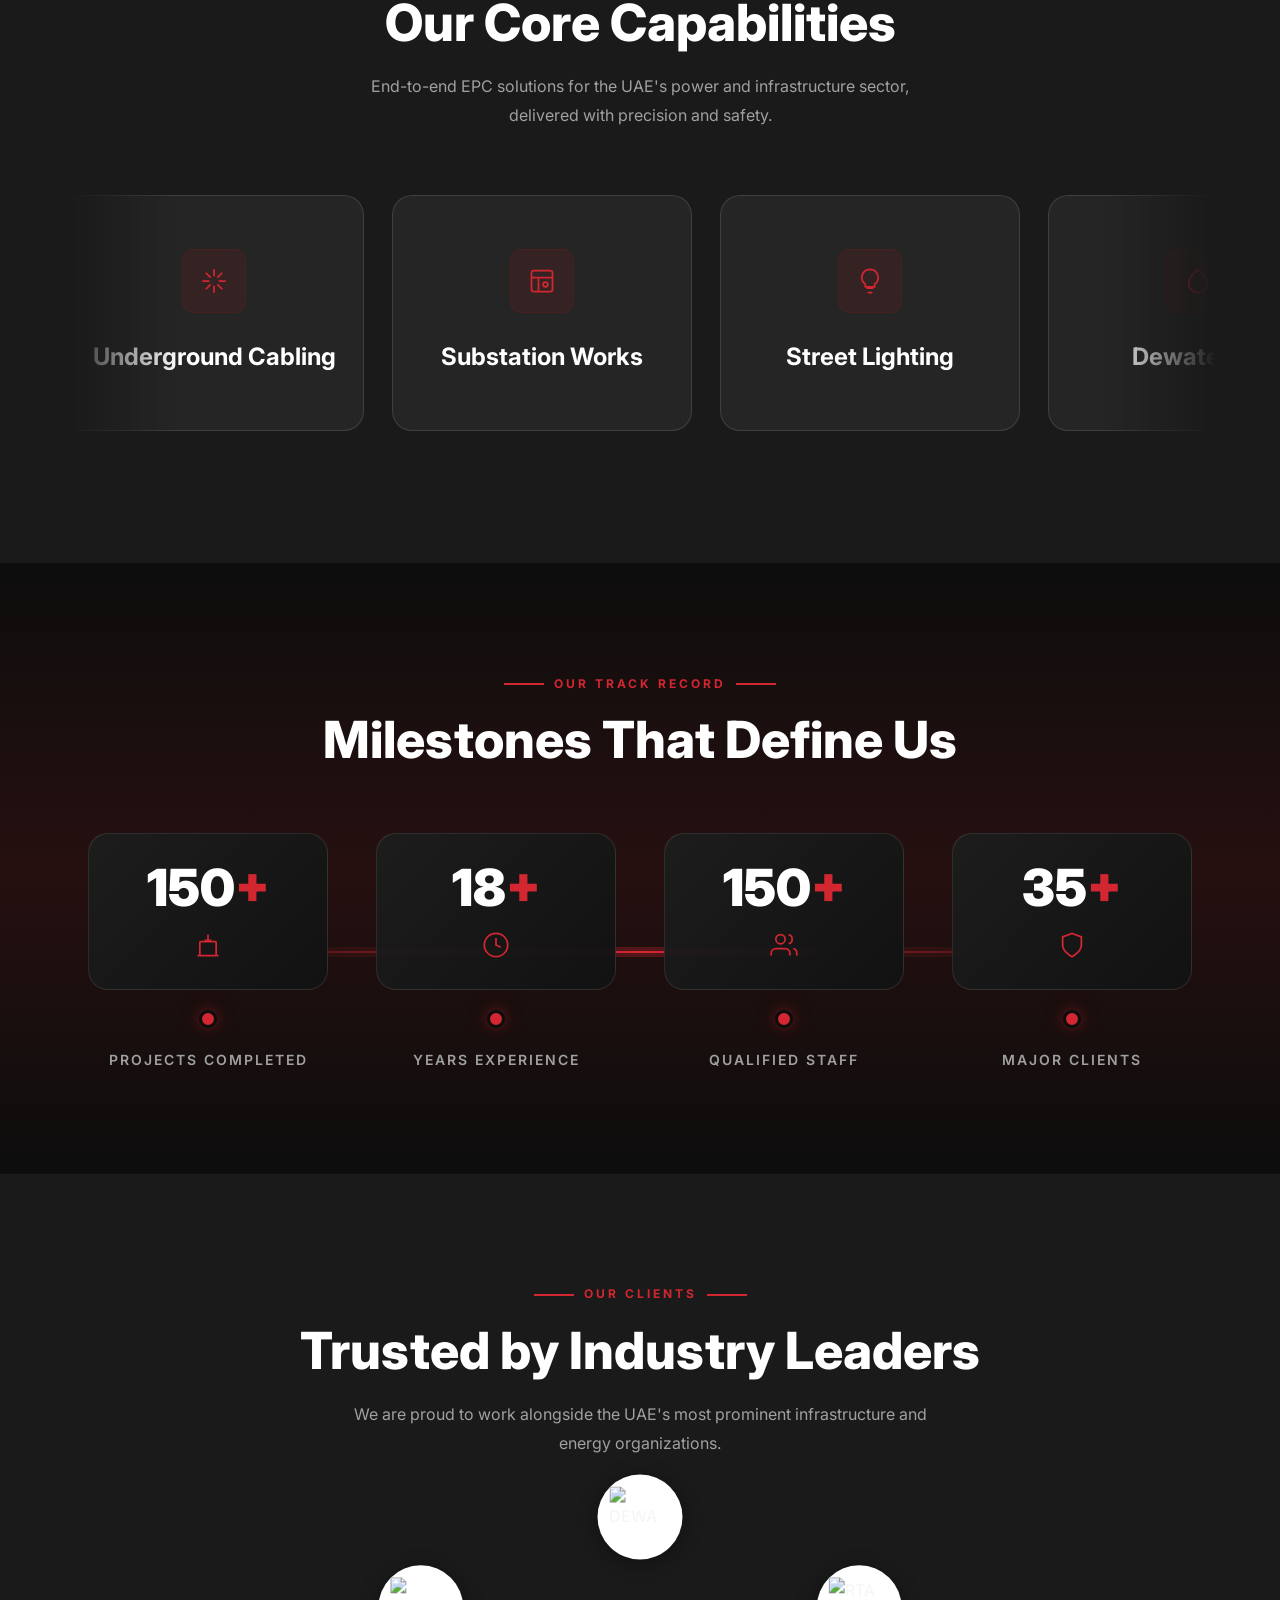
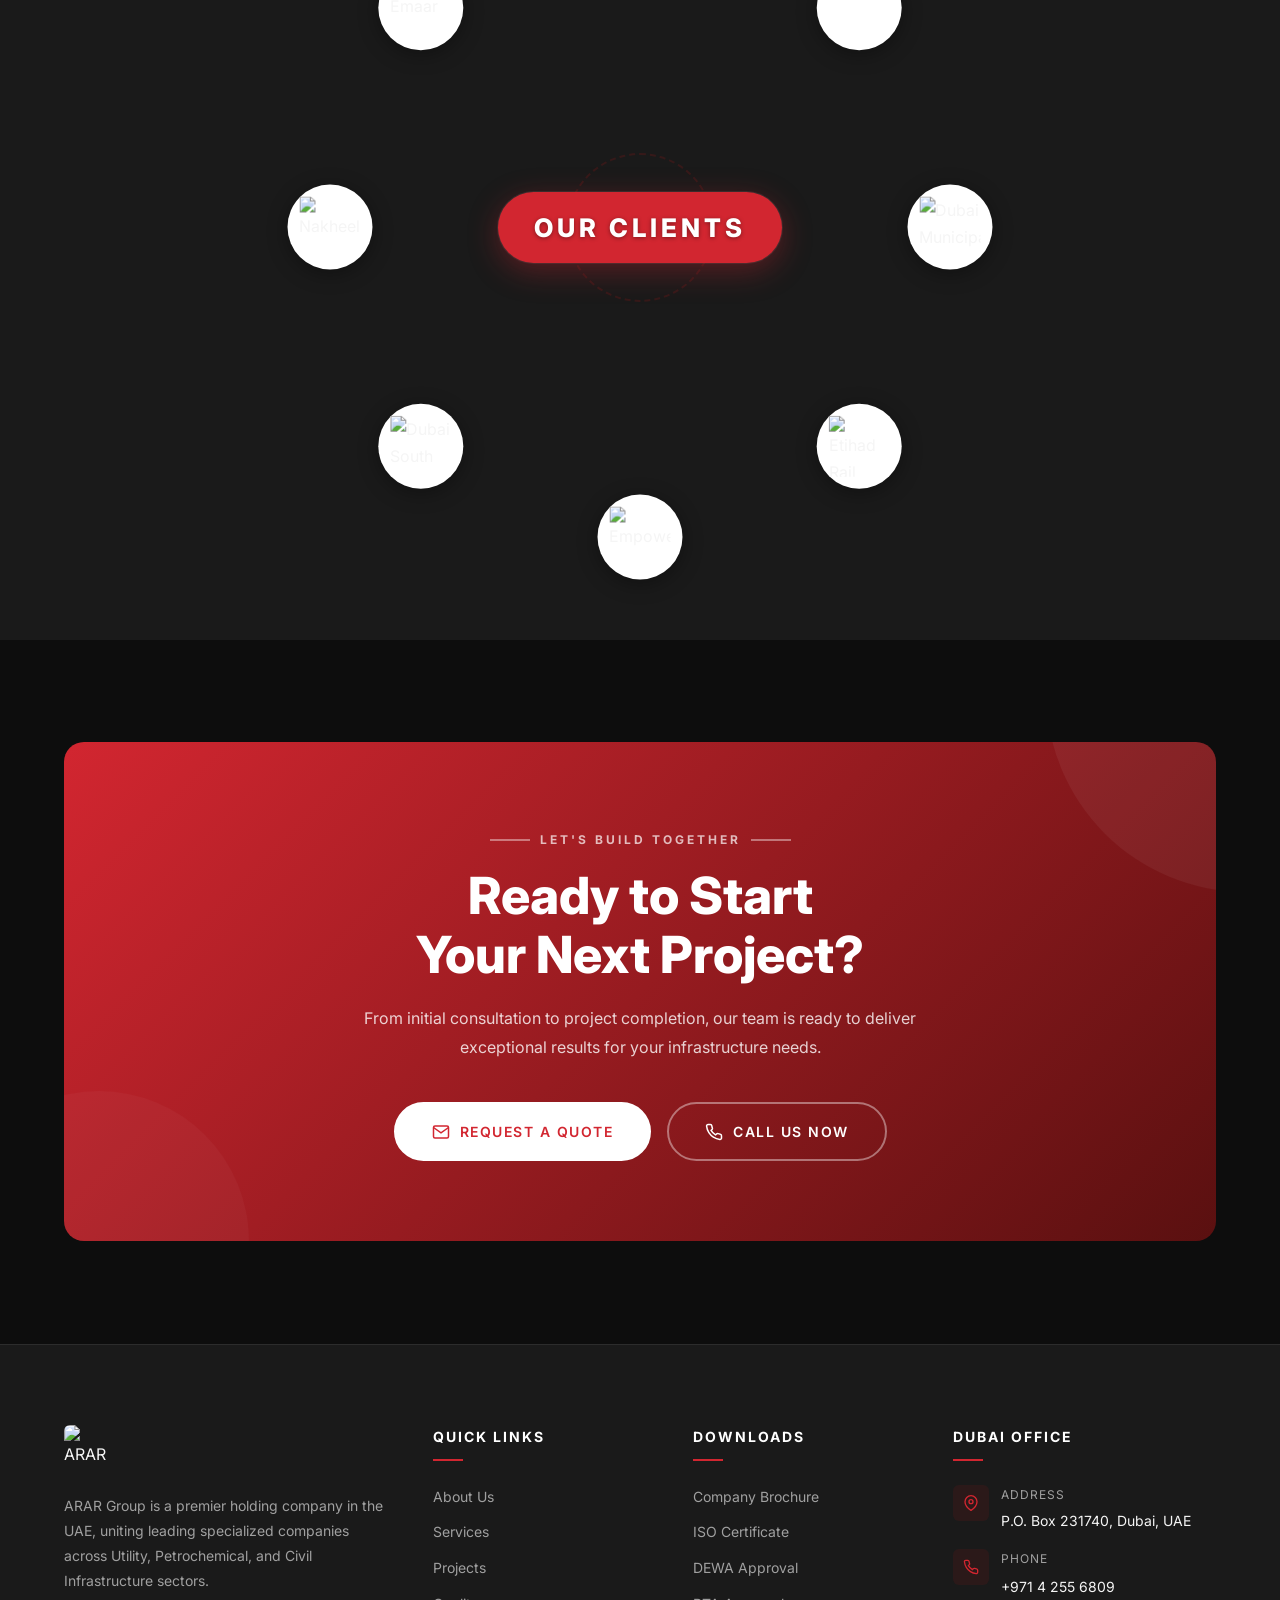
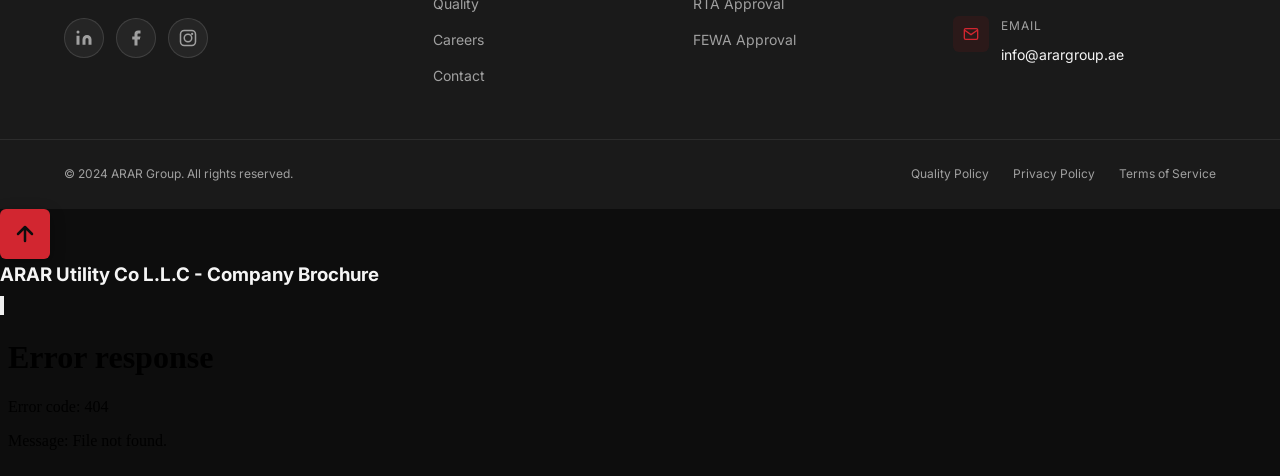
==== commit ad026d6f: "modi" ====
--- a/index.html
+++ b/index.html
@@ -26,7 +26,39 @@
         <a href="#about">About</a>
         <a href="#services">Services</a>
         <a href="#stats">Experience</a>
-        <a href="#all-services">Solutions</a>
+        <!-- Companies Dropdown -->
+        <div class="nav-dropdown" id="navCompaniesDropdown">
+          <button class="nav-dropdown-trigger" aria-haspopup="true" aria-expanded="false" id="navCompaniesTrigger">
+            Companies
+            <svg class="nav-dd-chevron" viewBox="0 0 24 24" fill="none" stroke="currentColor" stroke-width="2.5" width="12" height="12"><polyline points="6 9 12 15 18 9"/></svg>
+          </button>
+          <div class="nav-dropdown-panel" id="navCompaniesPanel" role="menu">
+            <a href="utility.html" class="nav-dd-item nav-dd-utility" role="menuitem">
+              <span class="nav-dd-dot nav-dd-dot--utility"></span>
+              <span class="nav-dd-info">
+                <span class="nav-dd-name">ARAR Utility Co.</span>
+                <span class="nav-dd-sub">EPC Electrical &amp; Power</span>
+              </span>
+              <svg class="nav-dd-arrow" viewBox="0 0 24 24" fill="none" stroke="currentColor" stroke-width="2" width="14" height="14"><path d="M7 17L17 7M17 7H7M17 7v10"/></svg>
+            </a>
+            <a href="https://www.ararinfra.com/" target="_blank" rel="noopener noreferrer" class="nav-dd-item nav-dd-infra" role="menuitem">
+              <span class="nav-dd-dot nav-dd-dot--infra"></span>
+              <span class="nav-dd-info">
+                <span class="nav-dd-name">ARAR Infra Co.</span>
+                <span class="nav-dd-sub">Civil &amp; Road Works</span>
+              </span>
+              <svg class="nav-dd-arrow" viewBox="0 0 24 24" fill="none" stroke="currentColor" stroke-width="2" width="14" height="14"><path d="M7 17L17 7M17 7H7M17 7v10"/></svg>
+            </a>
+            <div class="nav-dd-item nav-dd-petro nav-dd-soon" role="menuitem">
+              <span class="nav-dd-dot nav-dd-dot--petro"></span>
+              <span class="nav-dd-info">
+                <span class="nav-dd-name">ARAR Petrochemicals</span>
+                <span class="nav-dd-sub">Piping &amp; Process Plants</span>
+              </span>
+              <span class="nav-dd-soon-badge">Soon</span>
+            </div>
+          </div>
+        </div>
         <a href="#clients">Partners</a>
         <a href="careers.html">Careers</a>
         <a href="#contact">Contact</a>
@@ -67,7 +99,24 @@
     <a href="#about" class="mobile-nav-link">About</a>
     <a href="#services" class="mobile-nav-link">Services</a>
     <a href="#stats" class="mobile-nav-link">Experience</a>
-    <a href="#all-services" class="mobile-nav-link">Solutions</a>
+    <!-- Companies accordion -->
+    <div class="mobile-companies">
+      <button class="mobile-companies-trigger" id="mobileCompaniesTrigger">
+        Companies
+        <svg class="mobile-dd-chevron" viewBox="0 0 24 24" fill="none" stroke="currentColor" stroke-width="2.5" width="14" height="14"><polyline points="6 9 12 15 18 9"/></svg>
+      </button>
+      <div class="mobile-companies-list" id="mobileCompaniesList">
+        <a href="utility.html" class="mobile-company-link mobile-company-utility">
+          <span class="mobile-co-dot mobile-co-dot--utility"></span>ARAR Utility Co.
+        </a>
+        <a href="https://www.ararinfra.com/" target="_blank" rel="noopener noreferrer" class="mobile-company-link mobile-company-infra">
+          <span class="mobile-co-dot mobile-co-dot--infra"></span>ARAR Infra Co.
+        </a>
+        <span class="mobile-company-link mobile-company-petro mobile-company-soon">
+          <span class="mobile-co-dot mobile-co-dot--petro"></span>ARAR Petrochemicals <em>(Soon)</em>
+        </span>
+      </div>
+    </div>
     <a href="#clients" class="mobile-nav-link">Partners</a>
     <a href="careers.html" class="mobile-nav-link">Careers</a>
     <a href="#contact" class="mobile-nav-link">Contact</a>
@@ -178,7 +227,8 @@
 
           <!-- ARAR Utility -->
           <div class="rf-node rf-child rf-utility" id="rfUtility" data-branch="utility">
-            <a href="utility.html" class="rf-node-inner rf-node-inner--link">
+            <a href="utility.html" class="rf-node-inner rf-node-inner--link rf-node-inner--clickable">
+              <div class="rf-clickable-badge">Explore ↗</div>
               <div class="rf-child-icon rf-icon-utility">
                 <svg viewBox="0 0 24 24" fill="none" stroke="currentColor" stroke-width="2">
                   <path d="M13 2L3 14h9l-1 8 10-12h-9l1-8z" />
@@ -188,7 +238,11 @@
                 <img src="ARAR.png" alt="ARAR Utility" class="rf-child-logo">
               </div>
               <span class="rf-child-label">ARAR UTILITY COMPANY L.L.C</span>
-              <span class="rf-child-desc">EPC Electrical &amp; Power ↗</span>
+              <span class="rf-child-desc">EPC Electrical &amp; Power</span>
+              <span class="rf-visit-chip">
+                <svg viewBox="0 0 24 24" fill="none" stroke="currentColor" stroke-width="2.5" width="13" height="13"><path d="M5 12h14M12 5l7 7-7 7"/></svg>
+                Visit Page
+              </span>
             </a>
           </div>
 
@@ -215,7 +269,8 @@
           <!-- ARAR Infra -->
           <div class="rf-node rf-child rf-infra" id="rfInfra" data-branch="infra">
             <a href="https://www.ararinfra.com/" target="_blank" rel="noopener noreferrer"
-              class="rf-node-inner rf-node-inner--link">
+              class="rf-node-inner rf-node-inner--link rf-node-inner--clickable rf-node-inner--clickable-infra">
+              <div class="rf-clickable-badge rf-clickable-badge--infra">Explore ↗</div>
               <div class="rf-child-icon rf-icon-infra">
                 <svg viewBox="0 0 24 24" fill="none" stroke="currentColor" stroke-width="2">
                   <path d="M3 21h18M5 21V7l8-4v18M19 21V11l-6-4" />
@@ -226,7 +281,11 @@
                 <img src="img/companies/infra.png" alt="ARAR Infra" class="rf-child-logo">
               </div>
               <span class="rf-child-label">ARAR INFRA Contracting Co L.L.C</span>
-              <span class="rf-child-desc">Civil &amp; Road Works ↗</span>
+              <span class="rf-child-desc">Civil &amp; Road Works</span>
+              <span class="rf-visit-chip rf-visit-chip--infra">
+                <svg viewBox="0 0 24 24" fill="none" stroke="currentColor" stroke-width="2.5" width="13" height="13"><path d="M5 12h14M12 5l7 7-7 7"/></svg>
+                Visit Site
+              </span>
             </a>
           </div>
 
--- a/index.css
+++ b/index.css
@@ -268,6 +268,297 @@
 .nav-social a:active {
   transform: translateY(0) rotate(0deg) scale(0.95);
 }
+
+/* ── Companies Dropdown ── */
+.nav-dropdown {
+  position: relative;
+}
+
+.nav-dropdown-trigger {
+  display: flex;
+  align-items: center;
+  gap: 5px;
+  font-size: var(--fs-small);
+  font-weight: 500;
+  text-transform: uppercase;
+  letter-spacing: 1.2px;
+  color: var(--off-white);
+  background: none;
+  border: none;
+  cursor: pointer;
+  padding: 4px 0;
+  font-family: var(--font-family);
+  transition: color var(--transition-base);
+  position: relative;
+}
+
+.nav-dropdown-trigger::after {
+  content: '';
+  position: absolute;
+  bottom: -2px;
+  left: 0;
+  width: 0;
+  height: 2px;
+  background: var(--deep-red);
+  transition: width var(--transition-base);
+}
+
+.nav-dropdown:hover .nav-dropdown-trigger::after,
+.nav-dropdown-trigger.open::after {
+  width: 100%;
+}
+
+.nav-dropdown:hover .nav-dropdown-trigger,
+.nav-dropdown-trigger.open {
+  color: var(--white);
+}
+
+.nav-dd-chevron {
+  transition: transform 0.3s ease;
+  flex-shrink: 0;
+}
+
+.nav-dropdown-trigger.open .nav-dd-chevron {
+  transform: rotate(180deg);
+}
+
+.nav-dropdown-panel {
+  position: absolute;
+  top: calc(100% + 18px);
+  left: 50%;
+  transform: translateX(-50%) translateY(-8px);
+  min-width: 260px;
+  background: rgba(15, 15, 15, 0.97);
+  border: 1px solid rgba(255, 255, 255, 0.08);
+  border-radius: 14px;
+  padding: 8px;
+  opacity: 0;
+  visibility: hidden;
+  pointer-events: none;
+  transition: opacity 0.25s ease, transform 0.25s ease, visibility 0.25s;
+  z-index: 2000;
+  box-shadow: 0 20px 60px rgba(0, 0, 0, 0.6), 0 0 0 1px rgba(255,255,255,0.04);
+}
+
+/* Arrow notch */
+.nav-dropdown-panel::before {
+  content: '';
+  position: absolute;
+  top: -6px;
+  left: 50%;
+  transform: translateX(-50%);
+  width: 12px;
+  height: 12px;
+  background: rgba(15, 15, 15, 0.97);
+  border-top: 1px solid rgba(255,255,255,0.08);
+  border-left: 1px solid rgba(255,255,255,0.08);
+  rotate: 45deg;
+}
+
+.nav-dropdown:hover .nav-dropdown-panel,
+.nav-dropdown-panel.open {
+  opacity: 1;
+  visibility: visible;
+  pointer-events: all;
+  transform: translateX(-50%) translateY(0);
+}
+
+/* Each row item */
+.nav-dd-item {
+  display: flex;
+  align-items: center;
+  gap: 12px;
+  padding: 10px 12px;
+  border-radius: 10px;
+  text-decoration: none;
+  color: var(--off-white);
+  transition: background 0.2s ease, color 0.2s ease;
+  cursor: pointer;
+  position: relative;
+}
+
+.nav-dd-item:hover {
+  background: rgba(255, 255, 255, 0.05);
+  color: var(--white);
+}
+
+/* Colorful dot */
+.nav-dd-dot {
+  width: 9px;
+  height: 9px;
+  border-radius: 50%;
+  flex-shrink: 0;
+}
+
+.nav-dd-dot--utility { background: #ffc832; box-shadow: 0 0 6px rgba(255,200,50,0.6); }
+.nav-dd-dot--infra   { background: #50dc82; box-shadow: 0 0 6px rgba(80,220,130,0.6); }
+.nav-dd-dot--petro   { background: #50a0ff; box-shadow: 0 0 6px rgba(80,160,255,0.6); }
+
+/* Name + tagline */
+.nav-dd-info {
+  display: flex;
+  flex-direction: column;
+  gap: 2px;
+  flex: 1;
+}
+
+.nav-dd-name {
+  font-size: 0.8rem;
+  font-weight: 600;
+  letter-spacing: 0.4px;
+  text-transform: uppercase;
+}
+
+.nav-dd-sub {
+  font-size: 0.68rem;
+  color: var(--text-muted);
+  letter-spacing: 0.2px;
+  text-transform: none;
+  font-weight: 400;
+}
+
+/* Arrow icon */
+.nav-dd-arrow {
+  opacity: 0;
+  transform: translate(-4px, 4px);
+  transition: opacity 0.2s ease, transform 0.2s ease;
+  stroke: currentColor;
+  flex-shrink: 0;
+}
+
+.nav-dd-item:hover .nav-dd-arrow {
+  opacity: 1;
+  transform: translate(0, 0);
+}
+
+/* Per-company hover accent */
+.nav-dd-utility:hover { color: #ffc832; }
+.nav-dd-infra:hover   { color: #50dc82; }
+
+/* "Soon" state */
+.nav-dd-soon {
+  opacity: 0.5;
+  cursor: not-allowed;
+}
+
+.nav-dd-soon:hover {
+  background: none;
+  color: var(--off-white);
+}
+
+.nav-dd-soon-badge {
+  font-size: 0.58rem;
+  font-weight: 700;
+  letter-spacing: 1px;
+  text-transform: uppercase;
+  background: rgba(80, 160, 255, 0.15);
+  color: #50a0ff;
+  border: 1px solid rgba(80, 160, 255, 0.3);
+  padding: 2px 7px;
+  border-radius: 20px;
+  flex-shrink: 0;
+}
+
+/* ── Mobile Companies Accordion ── */
+.mobile-companies {
+  display: flex;
+  flex-direction: column;
+  align-items: center;
+  width: 100%;
+}
+
+.mobile-companies-trigger {
+  display: flex;
+  align-items: center;
+  gap: 8px;
+  font-size: 1.5rem;
+  font-weight: 600;
+  letter-spacing: 2px;
+  text-transform: uppercase;
+  color: var(--off-white);
+  background: none;
+  border: none;
+  cursor: pointer;
+  font-family: var(--font-family);
+  transition: color var(--transition-fast);
+  padding: 0;
+}
+
+.mobile-companies-trigger:hover {
+  color: var(--deep-red);
+}
+
+.mobile-dd-chevron {
+  transition: transform 0.3s ease;
+}
+
+.mobile-companies.open .mobile-dd-chevron {
+  transform: rotate(180deg);
+}
+
+.mobile-companies-list {
+  display: flex;
+  flex-direction: column;
+  align-items: center;
+  gap: 10px;
+  max-height: 0;
+  overflow: hidden;
+  transition: max-height 0.4s ease, opacity 0.3s ease, margin-top 0.3s ease;
+  opacity: 0;
+  margin-top: 0;
+}
+
+.mobile-companies.open .mobile-companies-list {
+  max-height: 300px;
+  opacity: 1;
+  margin-top: 12px;
+}
+
+.mobile-company-link {
+  display: flex;
+  align-items: center;
+  gap: 10px;
+  font-size: 1rem;
+  font-weight: 600;
+  letter-spacing: 1.5px;
+  text-transform: uppercase;
+  color: var(--off-white);
+  text-decoration: none;
+  transition: color var(--transition-fast);
+  padding: 6px 20px;
+  border-radius: 8px;
+  background: rgba(255,255,255,0.04);
+  border: 1px solid rgba(255,255,255,0.06);
+  width: 240px;
+  justify-content: center;
+}
+
+.mobile-co-dot {
+  width: 8px;
+  height: 8px;
+  border-radius: 50%;
+  flex-shrink: 0;
+}
+
+.mobile-co-dot--utility { background: #ffc832; box-shadow: 0 0 5px rgba(255,200,50,0.6); }
+.mobile-co-dot--infra   { background: #50dc82; box-shadow: 0 0 5px rgba(80,220,130,0.6); }
+.mobile-co-dot--petro   { background: #50a0ff; box-shadow: 0 0 5px rgba(80,160,255,0.6); }
+
+.mobile-company-utility:hover { color: #ffc832; border-color: rgba(255,200,50,0.3); }
+.mobile-company-infra:hover   { color: #50dc82; border-color: rgba(80,220,130,0.3); }
+
+.mobile-company-soon {
+  opacity: 0.45;
+  cursor: not-allowed;
+  font-size: 0.85rem;
+}
+
+.mobile-company-soon em {
+  font-style: normal;
+  font-size: 0.7rem;
+  color: #50a0ff;
+}
+
 
 /* Hamburger */
 .hamburger {
@@ -557,7 +848,8 @@
   display: flex;
   align-items: center;
   justify-content: center;
-  perspective: 1000px; /* needed for 3D effect of children */
+  perspective: 1000px;
+  /* needed for 3D effect of children */
 }
 
 .logo-3d-spinner {
@@ -589,8 +881,13 @@
 }
 
 @keyframes spin3D {
-  0% { transform: rotateY(0deg); }
-  100% { transform: rotateY(-360deg); }
+  0% {
+    transform: rotateY(0deg);
+  }
+
+  100% {
+    transform: rotateY(-360deg);
+  }
 }
 
 /* ---- Brand text ---- */
@@ -639,6 +936,7 @@
   position: absolute;
   inset: 0;
   opacity: 0;
+  transition: opacity 1.2s var(--ease-out);
   z-index: 1;
 }
 
@@ -652,6 +950,12 @@
   inset: 0;
   background-size: cover;
   background-position: center;
+  transform: scale(1.05);
+  transition: transform 8s ease-out;
+}
+
+.hero-slide.active .hero-slide-bg {
+  transform: scale(1);
 }
 
 .hero-slide-overlay {
@@ -814,19 +1118,83 @@
 }
 
 /* Entrance Animations */
-/* Entrance Animations (Simplified) */
-.anim-pop-in, .anim-slide-up, .anim-fade-in {
-  opacity: 1;
-  transform: none;
+.anim-pop-in {
+  opacity: 0;
+  transform: scale(0.85) translateY(20px);
+  animation: popIn 0.7s var(--ease-spring) forwards;
+  animation-delay: var(--delay, 0s);
+}
+
+@keyframes popIn {
+  0% {
+    opacity: 0;
+    transform: scale(0.85) translateY(20px);
+  }
+
+  60% {
+    opacity: 1;
+    transform: scale(1.03) translateY(-3px);
+  }
+
+  100% {
+    opacity: 1;
+    transform: scale(1) translateY(0);
+  }
+}
+
+.anim-slide-up {
+  opacity: 0;
+  transform: translateY(40px);
+  animation: slideUp 0.8s var(--ease-out) forwards;
+  animation-delay: var(--delay, 0s);
+}
+
+@keyframes slideUp {
+  to {
+    opacity: 1;
+    transform: translateY(0);
+  }
+}
+
+.anim-fade-in {
+  opacity: 0;
+  animation: simpleFadeIn 0.8s ease forwards;
+  animation-delay: var(--delay, 0s);
+}
+
+@keyframes simpleFadeIn {
+  to {
+    opacity: 1;
+  }
 }
 
 .anim-grow-width {
-  width: 80px;
-}
-
-/* Text Glow (Static) */
+  width: 0;
+  animation: growWidth 0.6s var(--ease-out) forwards;
+  animation-delay: var(--delay, 0s);
+}
+
+@keyframes growWidth {
+  to {
+    width: 80px;
+  }
+}
+
+/* Text Glow */
 .text-glow {
-  color: var(--deep-red);
+  text-shadow: 0 0 30px rgba(139, 26, 26, 0.5), 0 0 60px rgba(139, 26, 26, 0.2);
+  animation: textPulseGlow 3s ease-in-out infinite alternate;
+  animation-delay: 1.8s;
+}
+
+@keyframes textPulseGlow {
+  0% {
+    text-shadow: 0 0 30px rgba(139, 26, 26, 0.5), 0 0 60px rgba(139, 26, 26, 0.2);
+  }
+
+  100% {
+    text-shadow: 0 0 45px rgba(139, 26, 26, 0.7), 0 0 90px rgba(139, 26, 26, 0.3);
+  }
 }
 
 /* Vertical Accent Line */
@@ -847,9 +1215,19 @@
   }
 }
 
-/* Ken Burns slow zoom (Disabled) */
+/* Ken Burns slow zoom on chairman BG */
 .chairman-bg {
-  background-position: center top;
+  animation: kenBurns 25s ease-in-out infinite alternate;
+}
+
+@keyframes kenBurns {
+  0% {
+    transform: scale(1.05) translate(0, 0);
+  }
+
+  100% {
+    transform: scale(1.1) translate(-1%, -1%);
+  }
 }
 
 
@@ -1111,10 +1489,164 @@
     0 16px 40px rgba(0, 0, 0, 0.5);
 }
 
-/* inner link variant (for Infra) */
+/* inner link variant (for Infra & Utility) */
 .rf-node-inner--link {
   text-decoration: none;
   color: inherit;
+}
+
+/* ── Clickable card: ARAR Utility ── */
+.rf-node-inner--clickable {
+  cursor: pointer;
+  position: relative;
+  border-color: rgba(255, 200, 50, 0.30) !important;
+  box-shadow:
+    0 0 0 2px rgba(255, 200, 50, 0.08),
+    0 0 28px rgba(255, 200, 50, 0.15),
+    0 12px 40px rgba(0, 0, 0, 0.5);
+  animation: utilityCardPulse 2.8s ease-in-out infinite alternate;
+}
+
+@keyframes utilityCardPulse {
+  0% {
+    box-shadow:
+      0 0 0 2px rgba(255, 200, 50, 0.08),
+      0 0 20px rgba(255, 200, 50, 0.12),
+      0 12px 40px rgba(0, 0, 0, 0.5);
+  }
+  100% {
+    box-shadow:
+      0 0 0 4px rgba(255, 200, 50, 0.14),
+      0 0 40px rgba(255, 200, 50, 0.28),
+      0 16px 50px rgba(0, 0, 0, 0.55);
+  }
+}
+
+.rf-node-inner--clickable:hover {
+  border-color: rgba(255, 200, 50, 0.7) !important;
+  transform: translateY(-8px) scale(1.04) !important;
+  animation: none;
+  box-shadow:
+    0 0 0 4px rgba(255, 200, 50, 0.15),
+    0 0 50px rgba(255, 200, 50, 0.35),
+    0 20px 50px rgba(0, 0, 0, 0.55) !important;
+}
+
+/* "Explore ↗" floating badge */
+.rf-clickable-badge {
+  position: absolute;
+  top: 12px;
+  right: 12px;
+  background: linear-gradient(135deg, #ffc832, #ffaa00);
+  color: #1a0f00;
+  font-size: 0.6rem;
+  font-weight: 800;
+  letter-spacing: 1.2px;
+  text-transform: uppercase;
+  padding: 4px 9px;
+  border-radius: 20px;
+  line-height: 1;
+  pointer-events: none;
+  box-shadow: 0 2px 10px rgba(255, 200, 50, 0.4);
+  transition: transform 0.3s ease, box-shadow 0.3s ease;
+}
+
+.rf-node-inner--clickable:hover .rf-clickable-badge {
+  transform: scale(1.08);
+  box-shadow: 0 4px 18px rgba(255, 200, 50, 0.6);
+}
+
+/* "Visit Page →" bottom chip */
+.rf-visit-chip {
+  display: inline-flex;
+  align-items: center;
+  gap: 5px;
+  margin-top: 6px;
+  padding: 6px 14px;
+  border-radius: 20px;
+  border: 1px solid rgba(255, 200, 50, 0.35);
+  background: rgba(255, 200, 50, 0.07);
+  color: #ffc832;
+  font-size: 0.68rem;
+  font-weight: 700;
+  letter-spacing: 0.8px;
+  text-transform: uppercase;
+  transition: background 0.3s ease, border-color 0.3s ease, gap 0.3s ease;
+}
+
+.rf-visit-chip svg {
+  stroke: #ffc832;
+  transition: transform 0.3s ease;
+  flex-shrink: 0;
+}
+
+.rf-node-inner--clickable:hover .rf-visit-chip {
+  background: rgba(255, 200, 50, 0.15);
+  border-color: rgba(255, 200, 50, 0.7);
+  gap: 8px;
+}
+
+.rf-node-inner--clickable:hover .rf-visit-chip svg {
+  transform: translateX(3px);
+}
+
+/* ── Infra card: green color overrides ── */
+.rf-node-inner--clickable-infra {
+  border-color: rgba(80, 220, 130, 0.30) !important;
+  box-shadow:
+    0 0 0 2px rgba(80, 220, 130, 0.08),
+    0 0 28px rgba(80, 220, 130, 0.15),
+    0 12px 40px rgba(0, 0, 0, 0.5);
+  animation: infraCardPulse 2.8s ease-in-out infinite alternate;
+}
+
+@keyframes infraCardPulse {
+  0% {
+    box-shadow:
+      0 0 0 2px rgba(80, 220, 130, 0.08),
+      0 0 20px rgba(80, 220, 130, 0.12),
+      0 12px 40px rgba(0, 0, 0, 0.5);
+  }
+  100% {
+    box-shadow:
+      0 0 0 4px rgba(80, 220, 130, 0.14),
+      0 0 40px rgba(80, 220, 130, 0.28),
+      0 16px 50px rgba(0, 0, 0, 0.55);
+  }
+}
+
+.rf-node-inner--clickable-infra:hover {
+  border-color: rgba(80, 220, 130, 0.7) !important;
+  animation: none;
+  box-shadow:
+    0 0 0 4px rgba(80, 220, 130, 0.15),
+    0 0 50px rgba(80, 220, 130, 0.35),
+    0 20px 50px rgba(0, 0, 0, 0.55) !important;
+}
+
+.rf-clickable-badge--infra {
+  background: linear-gradient(135deg, #50dc82, #2ebd68);
+  color: #041a0c;
+  box-shadow: 0 2px 10px rgba(80, 220, 130, 0.4);
+}
+
+.rf-node-inner--clickable-infra:hover .rf-clickable-badge--infra {
+  box-shadow: 0 4px 18px rgba(80, 220, 130, 0.6);
+}
+
+.rf-visit-chip--infra {
+  border-color: rgba(80, 220, 130, 0.35);
+  background: rgba(80, 220, 130, 0.07);
+  color: #50dc82;
+}
+
+.rf-visit-chip--infra svg {
+  stroke: #50dc82;
+}
+
+.rf-node-inner--clickable-infra:hover .rf-visit-chip--infra {
+  background: rgba(80, 220, 130, 0.15);
+  border-color: rgba(80, 220, 130, 0.7);
 }
 
 /* ── Icon badge ── */
@@ -1686,6 +2218,7 @@
   0% {
     transform: translateX(0);
   }
+
   100% {
     transform: translateX(calc(-50% - 14px));
   }
@@ -1843,7 +2376,7 @@
   padding: 0 24px;
 }
 
-/* Connecting horizontal line */
+/* Connecting horizontal line — no GPU filter, just opacity layers */
 .timeline-line {
   position: absolute;
   top: 50%;
@@ -1862,17 +2395,14 @@
   z-index: 0;
 }
 
+/* Soft glow under the line via box-shadow — no filter:blur */
 .timeline-line::before {
   content: '';
   position: absolute;
   inset: -4px 0;
-  background: linear-gradient(90deg,
-      transparent 0%,
-      rgba(210, 38, 48, 0.06) 20%,
-      rgba(210, 38, 48, 0.12) 50%,
-      rgba(210, 38, 48, 0.06) 80%,
-      transparent 100%);
-  filter: blur(8px);
+  background: inherit;
+  opacity: 0.3;
+  border-radius: 4px;
 }
 
 /* Milestone node */
@@ -1885,9 +2415,10 @@
   cursor: pointer;
   flex: 1;
   max-width: 240px;
-}
-
-/* Top content: number + icon */
+  will-change: transform;
+}
+
+/* Top content: number + icon — no backdrop-filter, solid dark bg */
 .milestone-content {
   display: flex;
   flex-direction: column;
@@ -1895,19 +2426,20 @@
   gap: 12px;
   margin-bottom: 20px;
   padding: 28px 20px 24px;
-  background: linear-gradient(135deg, rgba(255, 255, 255, 0.06) 0%, rgba(255, 255, 255, 0.02) 100%);
+  background: linear-gradient(135deg, rgba(30, 30, 30, 0.95) 0%, rgba(18, 18, 18, 0.98) 100%);
   border: 1px solid rgba(255, 255, 255, 0.1);
   border-radius: var(--radius-lg);
-  backdrop-filter: blur(16px);
-  -webkit-backdrop-filter: blur(16px);
-  transition: all 0.5s var(--ease-out);
+  transition: transform 0.35s var(--ease-out),
+              border-color 0.35s ease,
+              box-shadow 0.35s ease,
+              background 0.35s ease;
   width: 100%;
 }
 
 .timeline-milestone:hover .milestone-content {
   transform: scale(1.05);
   border-color: rgba(210, 38, 48, 0.4);
-  background: linear-gradient(135deg, rgba(210, 38, 48, 0.12) 0%, rgba(210, 38, 48, 0.04) 100%);
+  background: linear-gradient(135deg, rgba(210, 38, 48, 0.12) 0%, rgba(18, 18, 18, 0.98) 100%);
   box-shadow: 0 20px 50px rgba(0, 0, 0, 0.4), 0 0 30px rgba(210, 38, 48, 0.15);
 }
 
@@ -1934,12 +2466,13 @@
   width: 28px;
   height: 28px;
   stroke: var(--deep-red);
-  transition: all var(--transition-base);
+  transition: stroke var(--transition-base);
 }
 
 .timeline-milestone:hover .milestone-icon svg {
   stroke: var(--deep-red-hover);
-  filter: drop-shadow(0 0 6px rgba(210, 38, 48, 0.5));
+  /* drop-shadow removed — use simpler opacity bump */
+  opacity: 1;
 }
 
 /* Glowing dot on the line */
@@ -1952,10 +2485,12 @@
   box-shadow: 0 0 12px var(--deep-red-glow), 0 0 24px rgba(210, 38, 48, 0.2);
   position: relative;
   z-index: 3;
-  transition: all 0.4s var(--ease-spring);
+  transition: transform 0.4s var(--ease-spring), box-shadow 0.4s ease;
   margin-bottom: 20px;
-}
-
+  will-change: transform;
+}
+
+/* Ping ring — uses only transform+opacity, GPU-friendly */
 .dot-ping {
   position: absolute;
   inset: -6px;
@@ -1963,35 +2498,17 @@
   border: 2px solid var(--deep-red);
   opacity: 0;
   animation: dotPing 3s ease-out infinite;
-}
-
-.timeline-milestone:nth-child(3) .dot-ping {
-  animation-delay: 0.5s;
-}
-
-.timeline-milestone:nth-child(4) .dot-ping {
-  animation-delay: 1s;
-}
-
-.timeline-milestone:nth-child(5) .dot-ping {
-  animation-delay: 1.5s;
-}
+  will-change: transform, opacity;
+}
+
+.timeline-milestone:nth-child(3) .dot-ping { animation-delay: 0.5s; }
+.timeline-milestone:nth-child(4) .dot-ping { animation-delay: 1s; }
+.timeline-milestone:nth-child(5) .dot-ping { animation-delay: 1.5s; }
 
 @keyframes dotPing {
-  0% {
-    transform: scale(0.8);
-    opacity: 0.8;
-  }
-
-  70% {
-    transform: scale(2.2);
-    opacity: 0;
-  }
-
-  100% {
-    transform: scale(2.2);
-    opacity: 0;
-  }
+  0%   { transform: scale(0.8); opacity: 0.8; }
+  70%  { transform: scale(2.2); opacity: 0; }
+  100% { transform: scale(2.2); opacity: 0; }
 }
 
 .timeline-milestone:hover .milestone-dot {
@@ -2891,7 +3408,7 @@
    BACK TO TOP BUTTON
    ============================================ */
 .back-to-top {
-  position: fixed;
+  position: Continue fixed;
   bottom: 40px;
   right: 40px;
   width: 50px;
@@ -2959,12 +3476,10 @@
 .utility-hero-radial {
   position: absolute;
   inset: 0;
-  background: radial-gradient(
-    ellipse 80% 70% at 50% 40%,
-    rgba(180, 10, 10, 0.28) 0%,
-    rgba(13, 13, 13, 0.95) 60%,
-    #000 100%
-  );
+  background: radial-gradient(ellipse 80% 70% at 50% 40%,
+      rgba(180, 10, 10, 0.28) 0%,
+      rgba(13, 13, 13, 0.95) 60%,
+      #000 100%);
   z-index: 1;
 }
 
@@ -3062,6 +3577,7 @@
       0 0 50px rgba(210, 38, 48, 0.35),
       0 0 100px rgba(210, 38, 48, 0.15);
   }
+
   100% {
     box-shadow:
       0 0 0 8px rgba(210, 38, 48, 0.15),
@@ -3388,4 +3904,320 @@
   .utility-hero-corp {
     letter-spacing: 4px;
   }
+}
+
+
+/* ============================================
+   UTILITY — OUR ACHIEVEMENTS (JITTER POPUPS)
+   ============================================ */
+.utility-achievements {
+  position: relative;
+  background: var(--clean-black);
+}
+
+.ach-scroll-space {
+  height: 400vh; /* 4 screens worth of scrolling */
+  position: relative;
+}
+
+.ach-sticky-viewport {
+  position: sticky;
+  top: 0;
+  height: 100vh;
+  display: flex;
+  flex-direction: column;
+  justify-content: center;
+  align-items: center;
+  overflow: hidden;
+  padding: 0 clamp(16px, 4vw, 32px);
+}
+
+/* Ambient glow backdrop */
+.ach-sticky-viewport::before {
+  content: '';
+  position: absolute;
+  top: 10%;
+  left: 0;
+  width: 100%;
+  height: 80%;
+  background:
+    radial-gradient(ellipse 60% 40% at 50% 50%, rgba(210, 38, 48, 0.05) 0%, transparent 70%);
+  pointer-events: none;
+}
+
+.ach-header {
+  margin-bottom: clamp(40px, 6vw, 60px);
+  z-index: 2;
+  position: relative;
+}
+
+/* ── STACK LAYER & POPUP ANIMATIONS ── */
+.ach-cards-stack-layer {
+  position: relative;
+  width: 100%;
+  max-width: 1000px;
+  /* Fixed height roughly matching cards, prevents layout shifts */
+  height: clamp(400px, 60vh, 550px);
+  z-index: 2;
+  perspective: 1200px; /* 3D depth for rotations */
+}
+
+.ach-card-popup {
+  position: absolute;
+  top: 0;
+  left: 0;
+  width: 100%;
+  height: 100%;
+  opacity: 0;
+  pointer-events: none;
+  
+  /* Initial state (Upcoming cards): pushed down, scaled down slightly, tilted up */
+  transform: translateY(120px) scale(0.9) rotateX(-5deg);
+  
+  /* The bouncy jitter.video effect */
+  transition: transform 0.8s cubic-bezier(0.34, 1.56, 0.64, 1), opacity 0.6s ease;
+}
+
+.ach-card-popup.active {
+  opacity: 1;
+  pointer-events: auto;
+  transform: translateY(0) scale(1) rotateX(0deg);
+}
+
+.ach-card-popup.passed {
+  opacity: 0;
+  pointer-events: none;
+  /* Passed state (Card above): pushed up, scaled down, tilted down */
+  transform: translateY(-120px) scale(0.9) rotateX(5deg);
+}
+
+/* Override gradient-card sizes so they fill the popup perfectly */
+.ach-card {
+  width: 100%;
+  height: 100%;
+}
+
+.ach-card-content {
+  padding: clamp(32px, 5vw, 56px) !important;
+  display: flex;
+  flex-direction: column;
+  justify-content: center;
+  height: 100%;
+}
+
+/* Inner card grid (left/right) */
+.ach-card-inner {
+  display: grid;
+  grid-template-columns: 3fr 2fr;
+  gap: 40px;
+  align-items: center;
+}
+
+.ach-card-top {
+  margin-bottom: 20px;
+}
+
+/* ── Voltage badge ── */
+.ach-stat-badge {
+  display: inline-flex;
+  align-items: center;
+  gap: 8px;
+  padding: 8px 16px;
+  border-radius: var(--radius-full);
+  font-size: var(--fs-xs);
+  font-weight: 700;
+  letter-spacing: 2px;
+  text-transform: uppercase;
+}
+
+.ach-stat-badge svg {
+  width: 14px;
+  height: 14px;
+}
+
+.ach-badge--yellow {
+  background: rgba(255, 200, 50, 0.1);
+  border: 1px solid rgba(255, 200, 50, 0.3);
+  color: #ffc832;
+}
+.ach-badge--yellow svg { stroke: #ffc832; }
+
+.ach-badge--red {
+  background: rgba(210, 38, 48, 0.1);
+  border: 1px solid rgba(210, 38, 48, 0.35);
+  color: var(--deep-red);
+}
+.ach-badge--red svg { stroke: var(--deep-red); }
+
+.ach-badge--blue {
+  background: rgba(80, 160, 255, 0.1);
+  border: 1px solid rgba(80, 160, 255, 0.3);
+  color: #50a0ff;
+}
+.ach-badge--blue svg { stroke: #50a0ff; }
+
+/* ── Big stat number ── */
+.ach-big-stat {
+  display: flex;
+  align-items: baseline;
+  gap: 10px;
+  line-height: 1;
+  margin-bottom: 16px;
+}
+
+.ach-big-num {
+  font-size: clamp(3.2rem, 7vw, 5.5rem);
+  font-weight: 900;
+  color: var(--white);
+  letter-spacing: -2px;
+  line-height: 1;
+}
+
+.ach-plus {
+  font-size: 0.55em;
+  color: var(--deep-red);
+  font-weight: 700;
+}
+
+.ach-big-unit {
+  font-size: clamp(1.1rem, 2vw, 1.6rem);
+  font-weight: 600;
+  color: var(--text-muted);
+  letter-spacing: 2px;
+  text-transform: uppercase;
+}
+
+/* ── Title & story ── */
+.ach-card-title {
+  font-size: clamp(1.1rem, 2vw, 1.4rem) !important;
+  font-weight: 700;
+  color: var(--white) !important;
+  margin-bottom: 12px !important;
+}
+
+.ach-card-story {
+  color: var(--text-muted) !important;
+  font-size: var(--fs-small) !important;
+  line-height: 1.85 !important;
+  margin-bottom: 24px !important;
+}
+
+.ach-card-story strong {
+  color: var(--white);
+  font-weight: 600;
+}
+
+/* ── Tags ── */
+.ach-tags {
+  display: flex;
+  flex-wrap: wrap;
+  gap: 8px;
+}
+
+.ach-tag {
+  font-size: 0.68rem;
+  font-weight: 600;
+  letter-spacing: 1.5px;
+  text-transform: uppercase;
+  color: var(--text-muted);
+  border: 1px solid rgba(255, 255, 255, 0.1);
+  border-radius: var(--radius-full);
+  padding: 6px 14px;
+  background: rgba(255, 255, 255, 0.03);
+}
+
+/* ── Right side viz ── */
+.ach-card-right {
+  display: flex;
+  justify-content: center;
+  align-items: center;
+}
+
+/* ── Cable visualizer ── */
+.ach-cable-viz {
+  display: flex;
+  flex-direction: column;
+  gap: 16px;
+  width: 100%;
+}
+
+.ach-cable-line {
+  position: relative;
+  width: 100%;
+  height: 8px; /* thicker visualizer */
+  border-radius: 99px;
+  overflow: hidden;
+}
+
+.ach-cable--yellow { background: rgba(255, 200, 50, 0.15); }
+.ach-cable--red    { background: rgba(210, 38, 48, 0.15); }
+.ach-cable--blue   { background: rgba(80, 160, 255, 0.15); }
+
+.ach-cable-pulse {
+  position: absolute;
+  top: 0;
+  left: -30%;
+  width: 30%;
+  height: 100%;
+  border-radius: 99px;
+  animation: achPulse 2.4s ease-in-out infinite;
+}
+
+.ach-cable--yellow .ach-cable-pulse {
+  background: linear-gradient(90deg, transparent, #ffc832, transparent);
+}
+.ach-cable--red .ach-cable-pulse {
+  background: linear-gradient(90deg, transparent, #D22630, transparent);
+  animation-delay: 0.4s;
+}
+.ach-cable--blue .ach-cable-pulse {
+  background: linear-gradient(90deg, transparent, #50a0ff, transparent);
+  animation-delay: 0.8s;
+}
+
+@keyframes achPulse {
+  0%   { left: -30%; opacity: 0.6; }
+  50%  { opacity: 1; }
+  100% { left: 110%; opacity: 0.6; }
+}
+
+.ach-cable-label {
+  font-size: 0.75rem;
+  letter-spacing: 1.5px;
+  color: var(--text-muted);
+  text-transform: uppercase;
+  font-weight: 600;
+  text-align: right;
+}
+
+/* highlight */
+.utility-achievements .highlight { color: var(--deep-red); }
+
+/* ============================================
+   ACHIEVEMENTS — RESPONSIVE
+   ============================================ */
+@media (max-width: 900px) {
+  .ach-cards-stack-layer {
+    height: auto;
+    min-height: 550px;
+  }
+  .ach-card-inner {
+    grid-template-columns: 1fr;
+    gap: 32px;
+  }
+  .ach-cable-label {
+    text-align: left;
+  }
+}
+
+@media (max-width: 600px) {
+  .ach-cards-stack-layer {
+    min-height: 500px;
+  }
+  .ach-big-num {
+    letter-spacing: -1px;
+  }
+  .ach-card-content {
+    padding: 24px !important;
+  }
 }
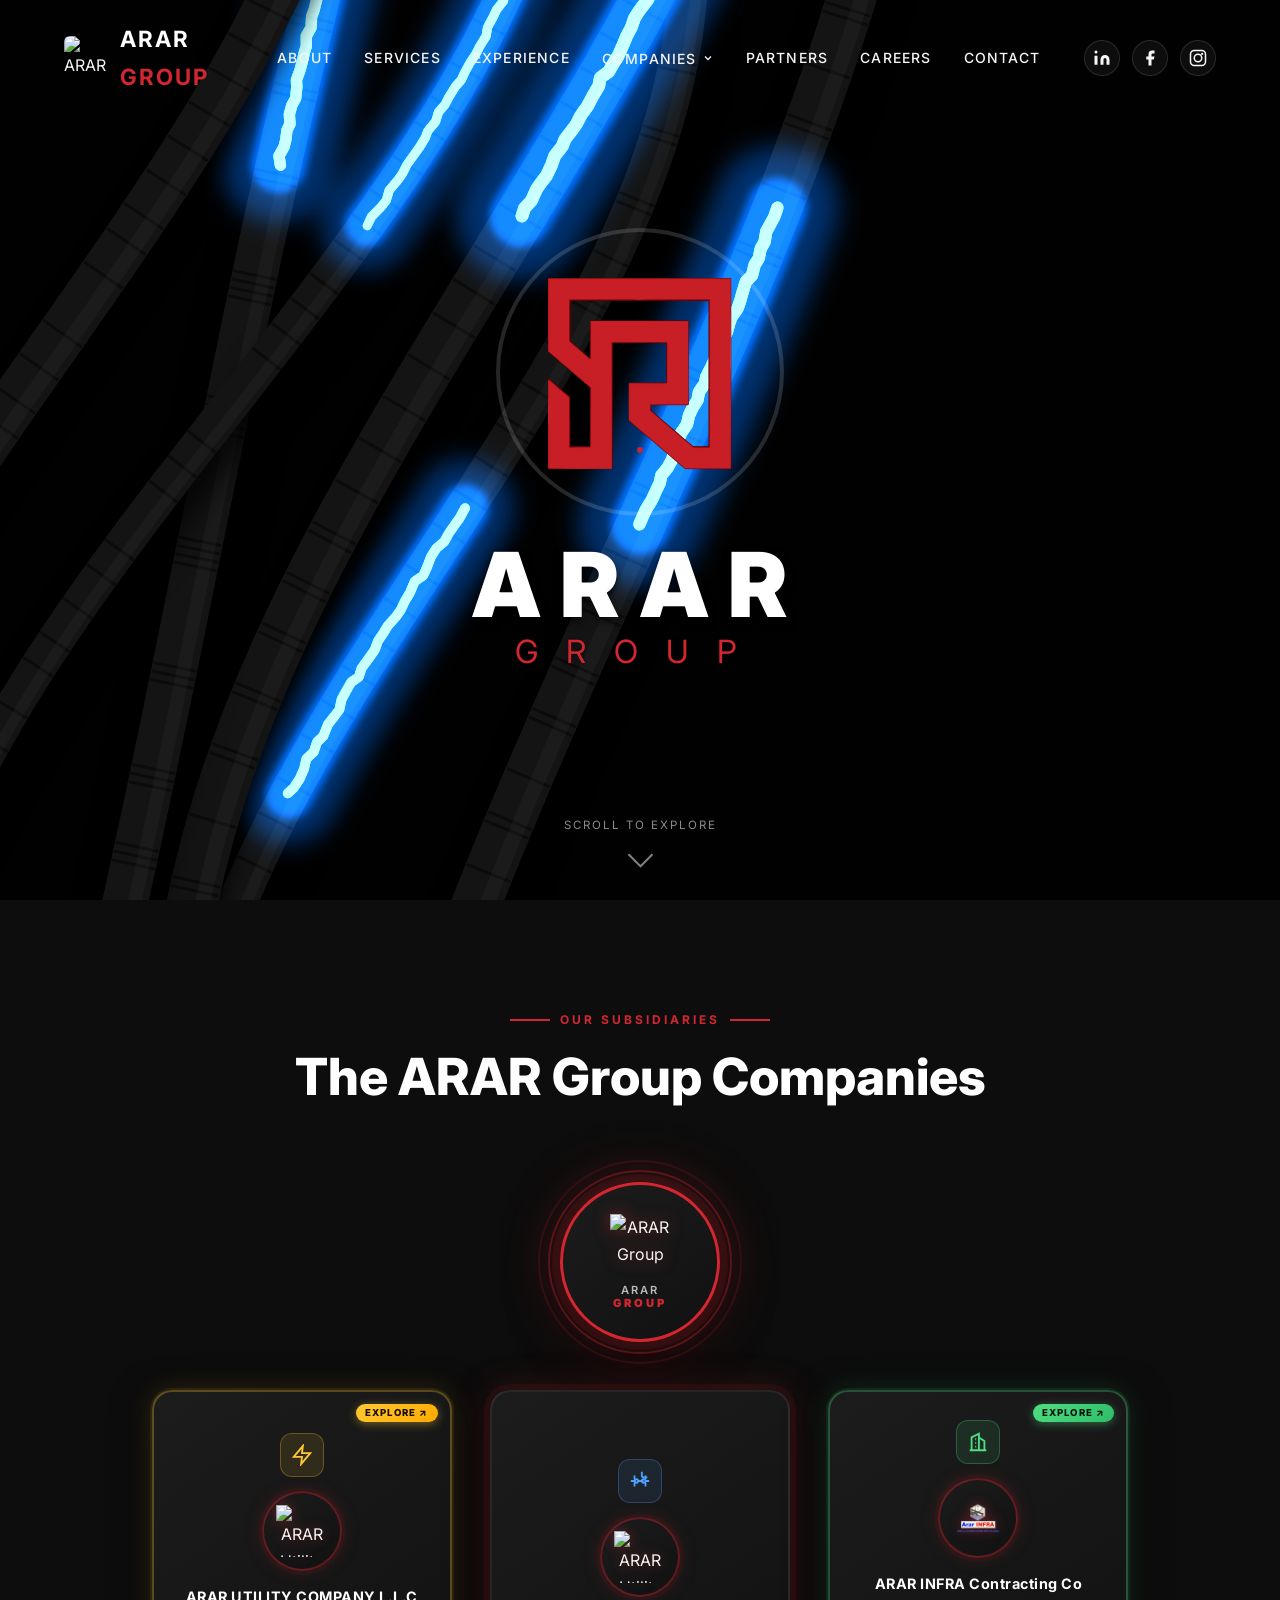
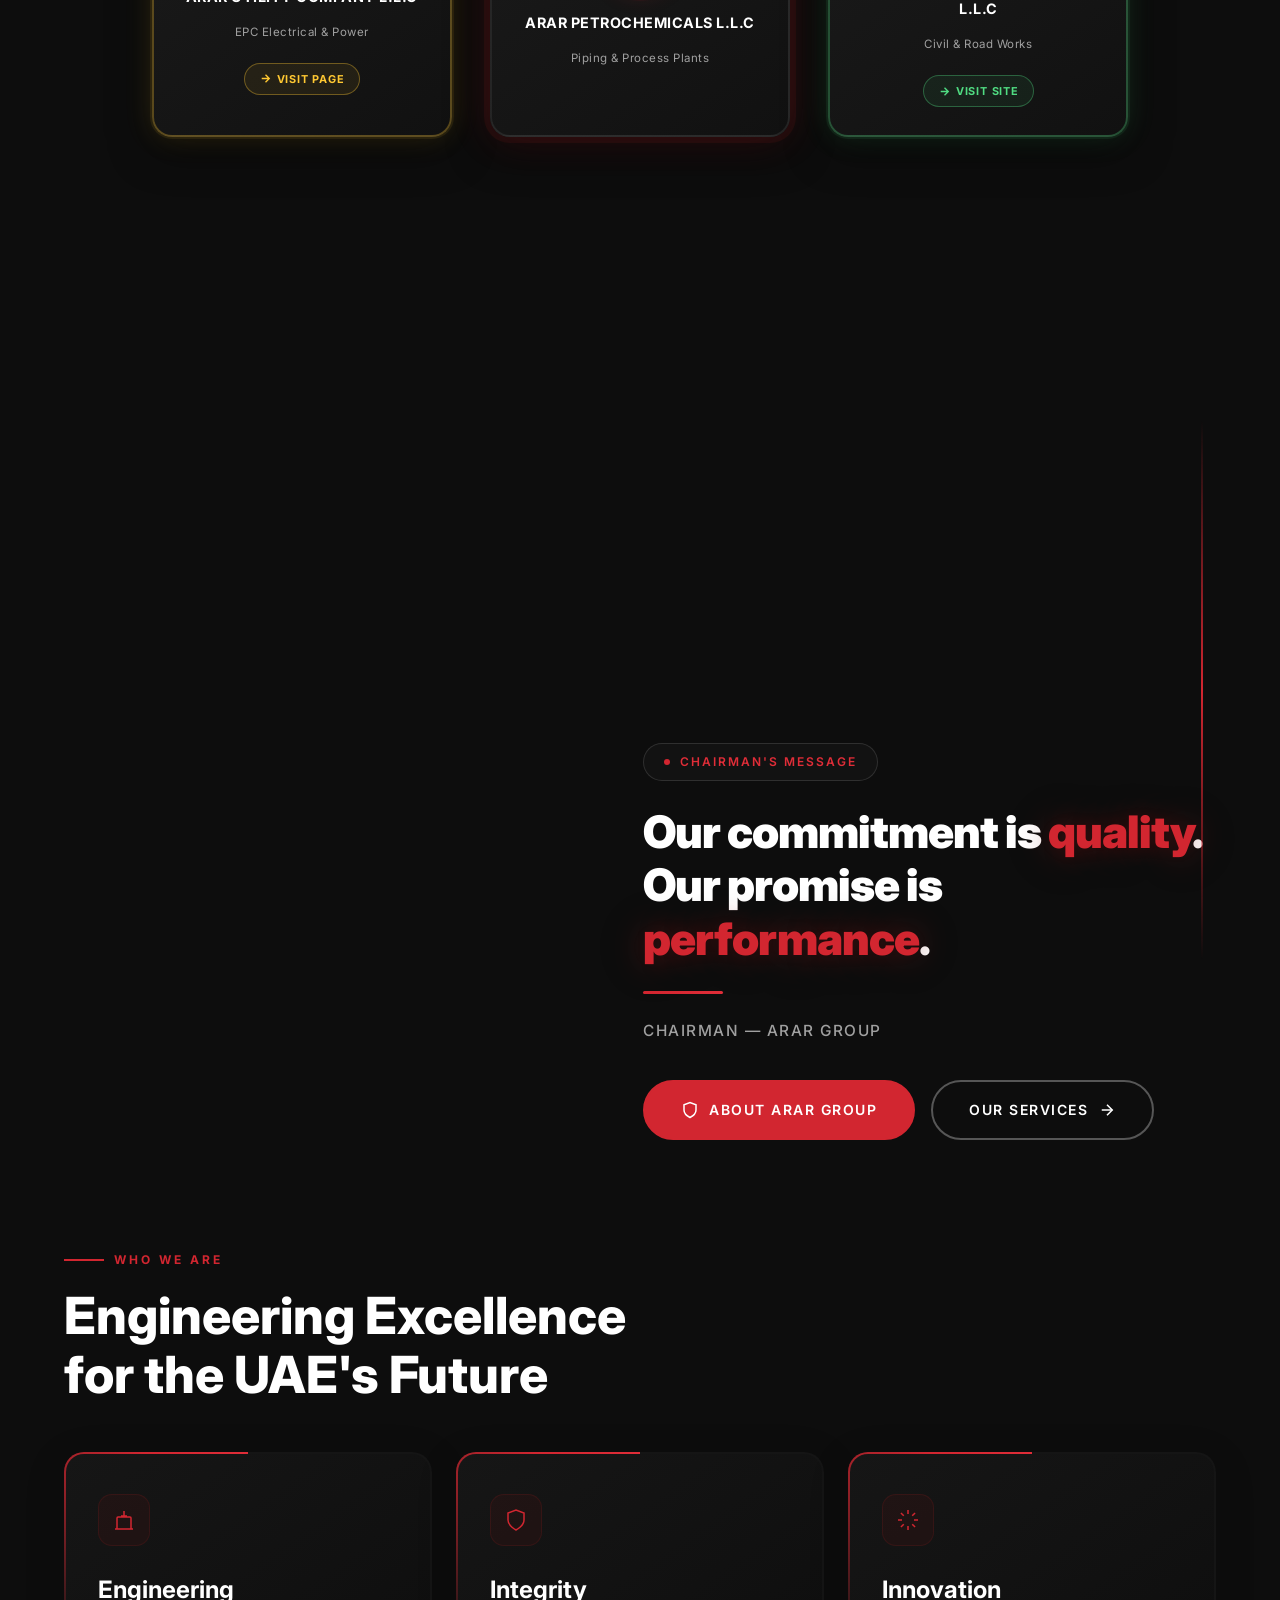
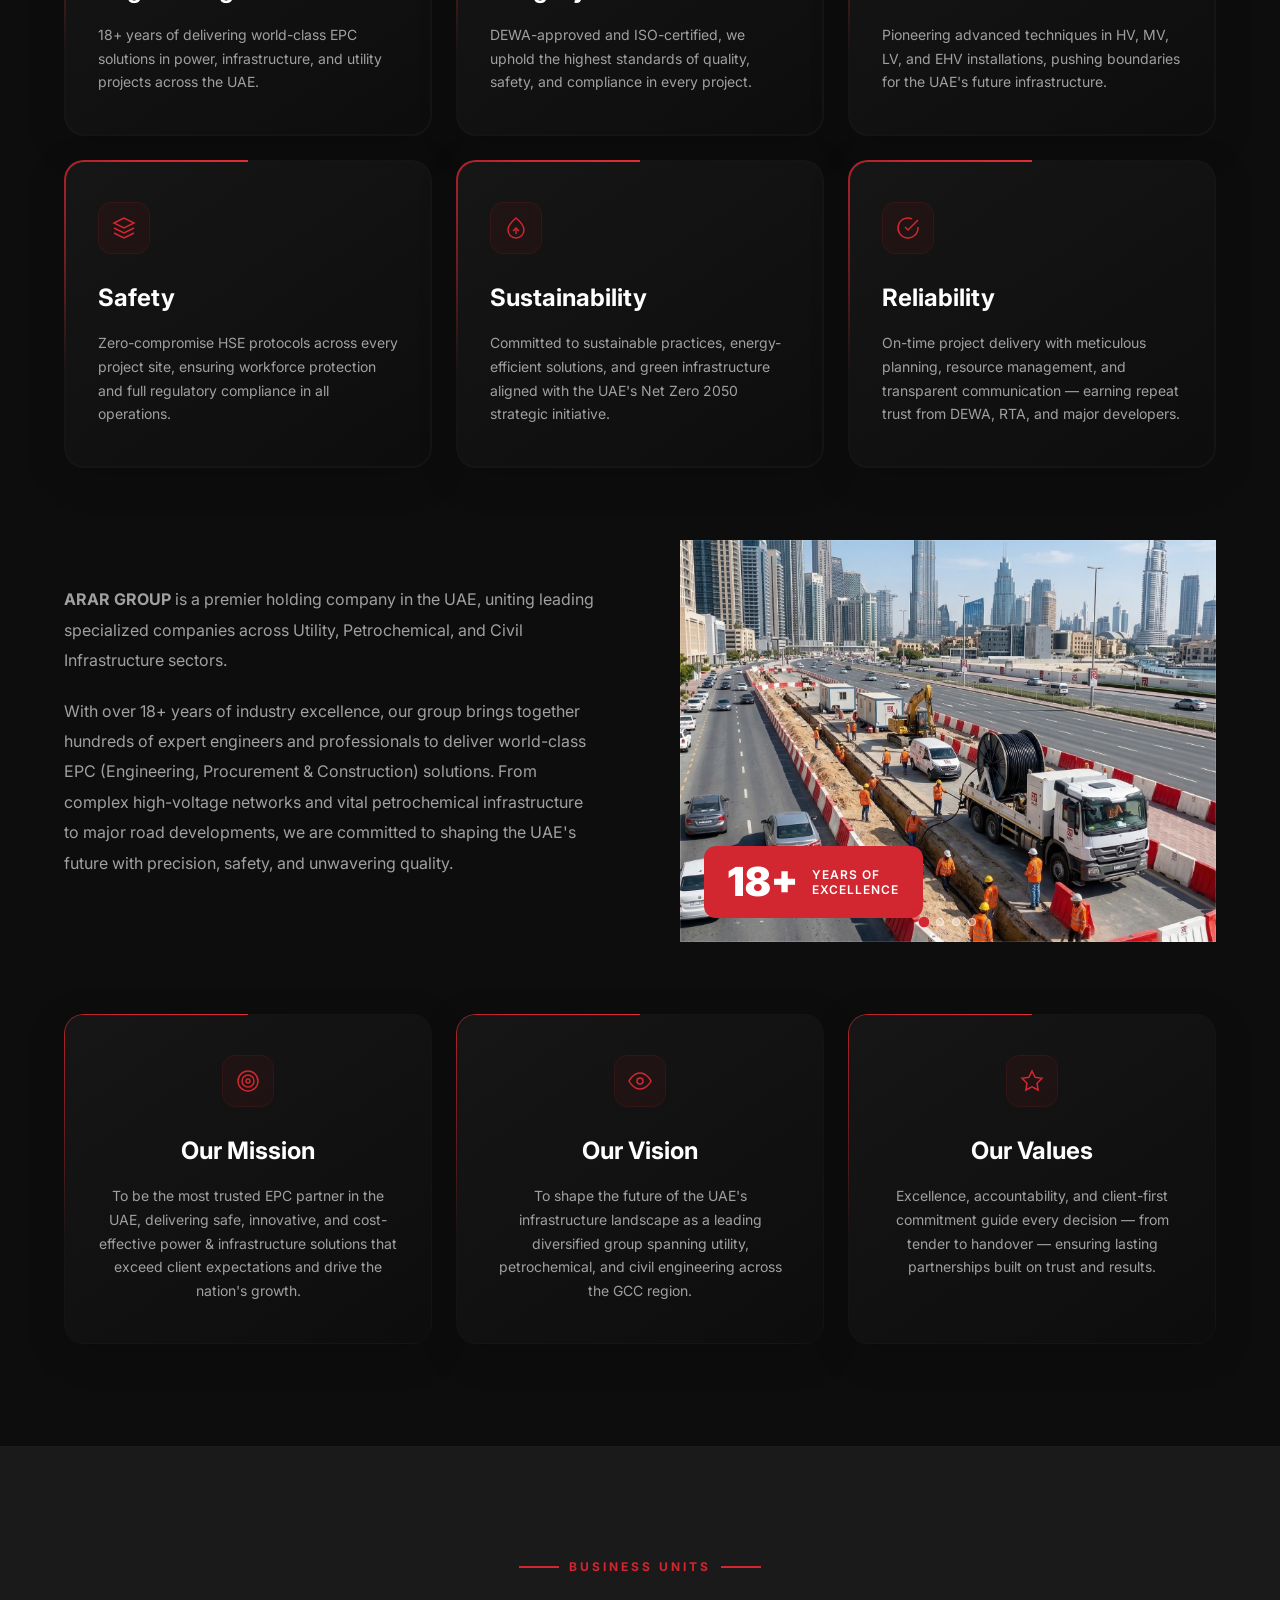
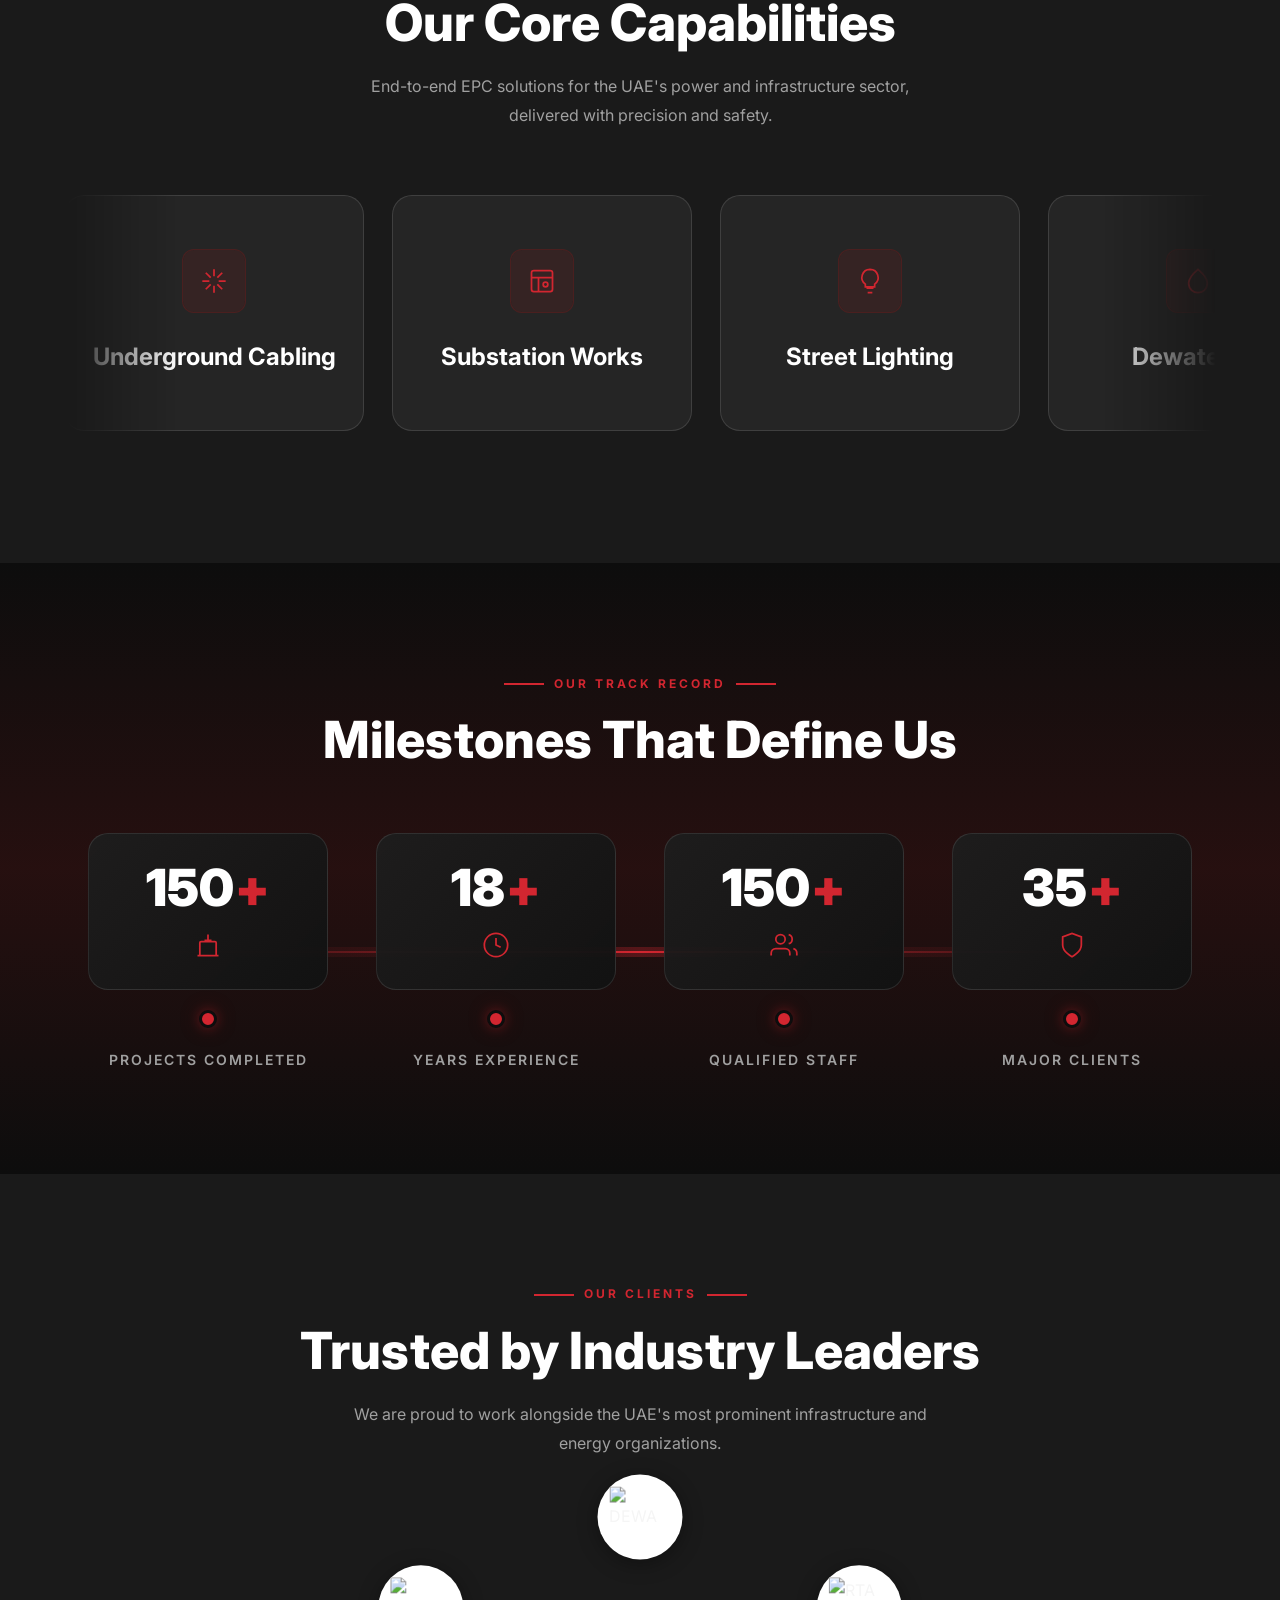
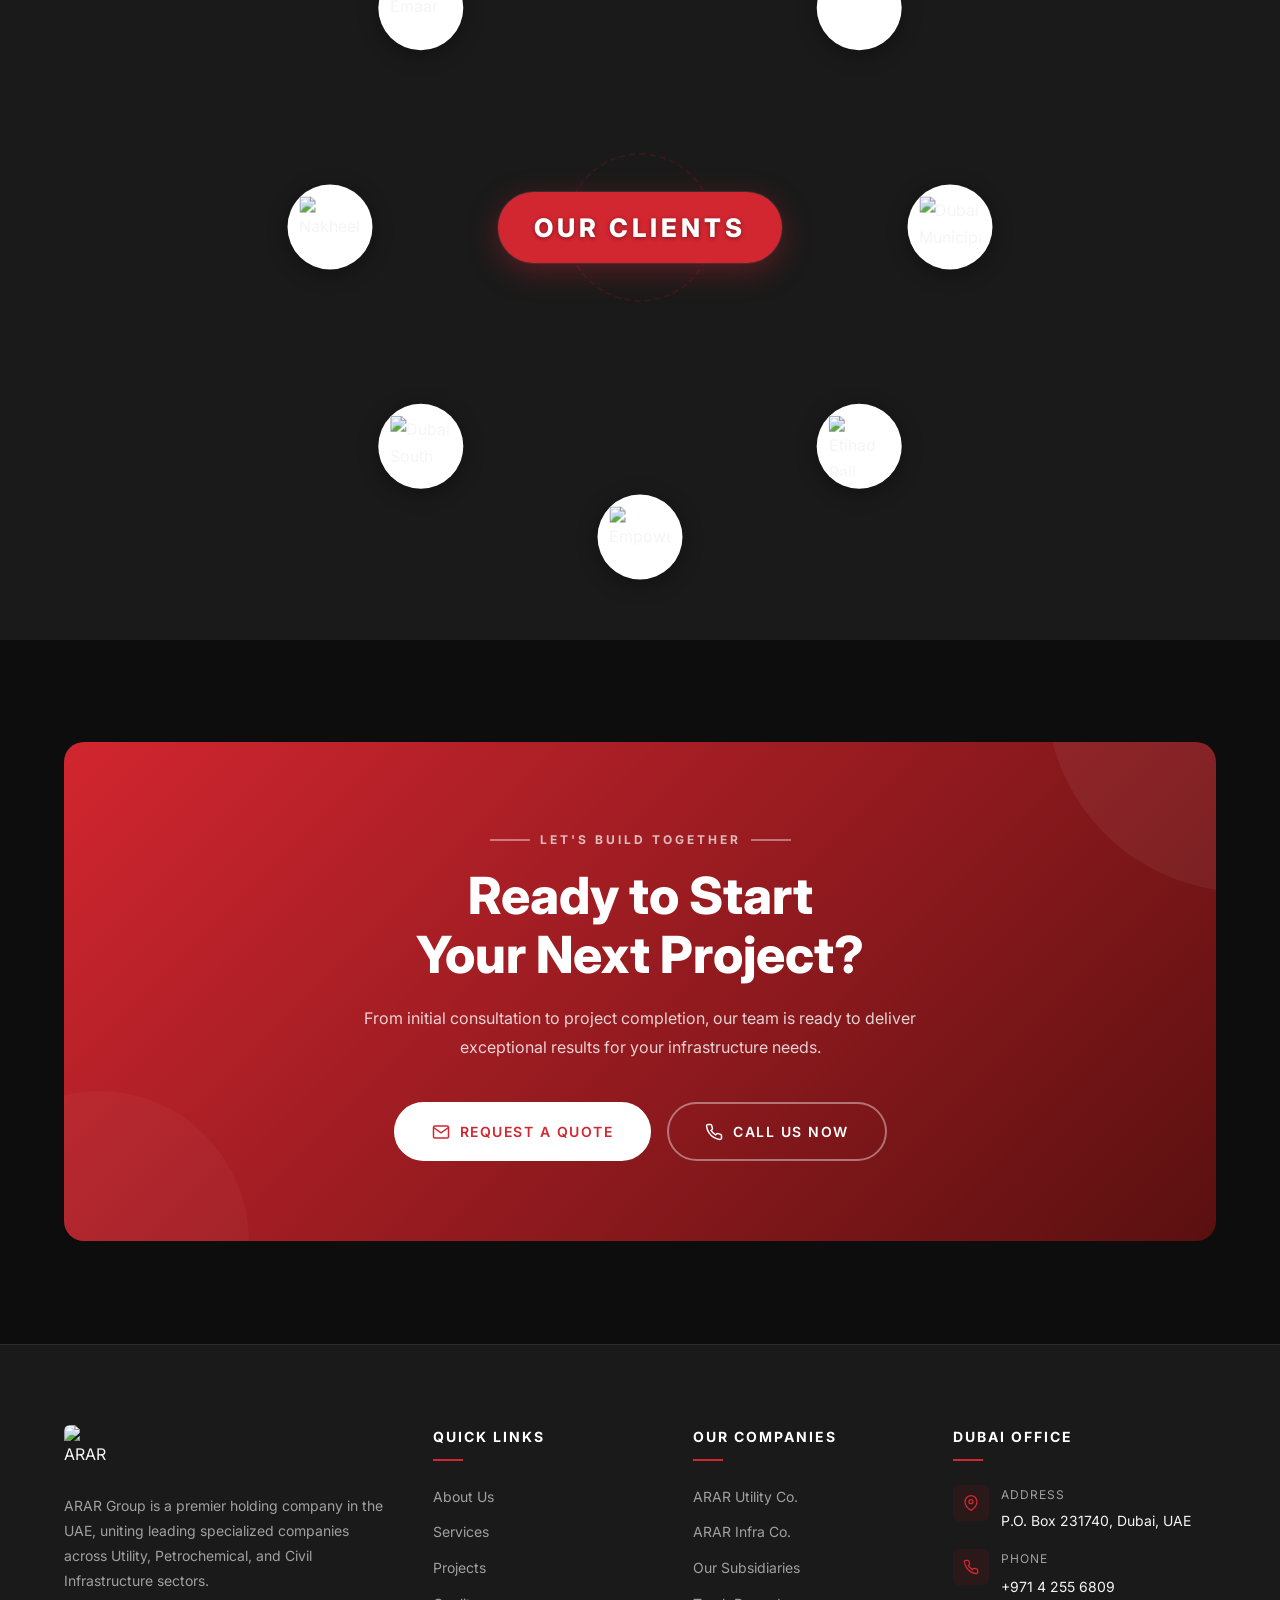
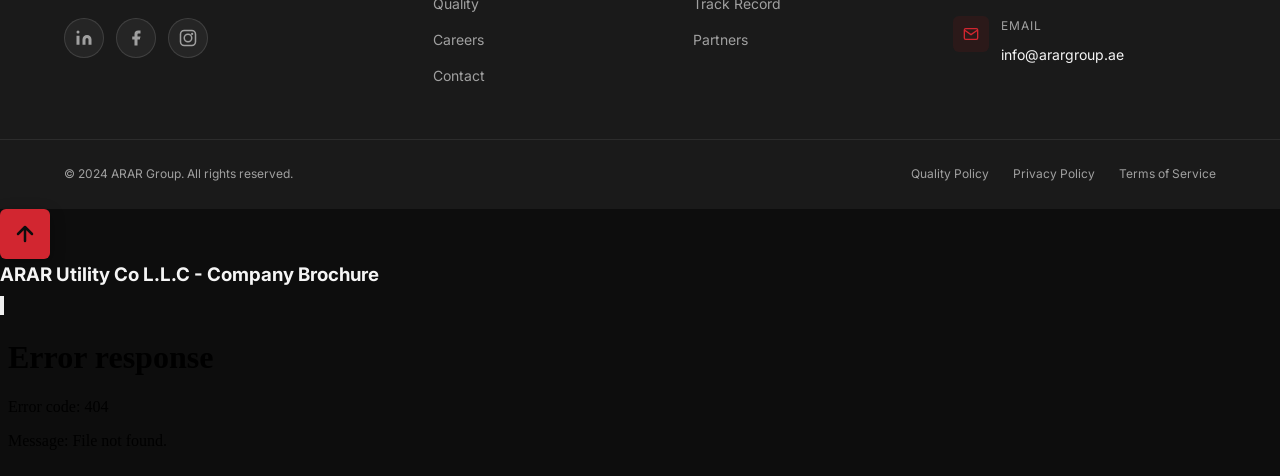
==== commit 294e96b7: "done" ====
--- a/index.html
+++ b/index.html
@@ -461,21 +461,16 @@
         <div class="about-image fade-in-right" id="aboutGallery">
           <div class="about-gallery-track" id="aboutGalleryTrack">
             <div class="about-gallery-slide active">
-              <img src="https://images.unsplash.com/photo-1504307651254-35680f356dfd?w=800&q=80" alt="EPC Construction">
+              <img src="img/site photos/WhatsApp Image 2026-04-14 at 10.44.27.jpeg" alt="ARAR Site Works">
             </div>
             <div class="about-gallery-slide">
-              <img src="https://images.unsplash.com/photo-1621905252507-b35492cc74b4?w=800&q=80" alt="Substation Works">
+              <img src="img/site photos/WhatsApp Image 2026-04-14 at 10.44.28.jpeg" alt="ARAR EPC Project">
             </div>
             <div class="about-gallery-slide">
-              <img src="https://images.unsplash.com/photo-1473341304170-971dccb5ac1e?w=800&q=80"
-                alt="Power Infrastructure">
+              <img src="img/site photos/WhatsApp Image 2026-04-14 at 10.44.28 (1).jpeg" alt="ARAR Cable Laying">
             </div>
             <div class="about-gallery-slide">
-              <img src="https://images.unsplash.com/photo-1581094794329-c8112a89af12?w=800&q=80"
-                alt="Cable Laying Works">
-            </div>
-            <div class="about-gallery-slide">
-              <img src="https://images.unsplash.com/photo-1497366216548-37526070297c?w=800&q=80" alt="Dubai Office">
+              <img src="img/site photos/WhatsApp Image 2026-04-14 at 10.44.28 (2).jpeg" alt="ARAR Infrastructure Works">
             </div>
           </div>
           <div class="about-gallery-dots" id="aboutGalleryDots">
@@ -483,7 +478,6 @@
             <span class="about-gallery-dot" data-index="1"></span>
             <span class="about-gallery-dot" data-index="2"></span>
             <span class="about-gallery-dot" data-index="3"></span>
-            <span class="about-gallery-dot" data-index="4"></span>
           </div>
           <div class="about-badge">
             <div class="about-badge-number">18+</div>
@@ -962,19 +956,15 @@
             </ul>
           </div>
 
-          <!-- Downloads -->
+          <!-- Our Companies -->
           <div class="footer-col">
-            <h4>Downloads</h4>
+            <h4>Our Companies</h4>
             <ul>
-              <li><a href="http://arargroup.com/demo/wp-content/uploads/2020/08/Lastest-Brochure-1.pdf"
-                  target="_blank">Company Brochure</a></li>
-              <li><a href="https://arargroup.com/quality" target="_blank">ISO Certificate</a></li>
-              <li><a href="https://arargroup.com/wp-content/uploads/2021/06/dewa-approval.pdf" target="_blank">DEWA
-                  Approval</a></li>
-              <li><a href="https://arargroup.com/wp-content/uploads/2021/06/rta-11kv-cable.pdf" target="_blank">RTA
-                  Approval</a></li>
-              <li><a href="https://arargroup.com/wp-content/uploads/2021/06/fewa-approval.pdf" target="_blank">FEWA
-                  Approval</a></li>
+              <li><a href="utility.html">ARAR Utility Co.</a></li>
+              <li><a href="https://www.ararinfra.com/" target="_blank" rel="noopener noreferrer">ARAR Infra Co.</a></li>
+              <li><a href="#showcase">Our Subsidiaries</a></li>
+              <li><a href="#stats">Track Record</a></li>
+              <li><a href="#clients">Partners</a></li>
             </ul>
           </div>
 
--- a/index.css
+++ b/index.css
@@ -2370,7 +2370,7 @@
 /* Timeline track */
 .stats-timeline {
   display: flex;
-  align-items: center;
+  align-items: stretch;
   justify-content: space-between;
   position: relative;
   padding: 0 24px;
@@ -2416,6 +2416,7 @@
   flex: 1;
   max-width: 240px;
   will-change: transform;
+  align-self: stretch;
 }
 
 /* Top content: number + icon — no backdrop-filter, solid dark bg */
@@ -2423,6 +2424,7 @@
   display: flex;
   flex-direction: column;
   align-items: center;
+  justify-content: center;
   gap: 12px;
   margin-bottom: 20px;
   padding: 28px 20px 24px;
@@ -2434,6 +2436,7 @@
               box-shadow 0.35s ease,
               background 0.35s ease;
   width: 100%;
+  flex: 1;
 }
 
 .timeline-milestone:hover .milestone-content {
@@ -2448,10 +2451,27 @@
   font-weight: 900;
   color: var(--white);
   line-height: 1;
+  display: flex;
+  align-items: baseline;
+  justify-content: center;
+  gap: 1px;
+  flex-wrap: nowrap;
 }
 
 .stat-number .plus {
   color: var(--deep-red);
+}
+
+/* Unit suffix (e.g. "km") inside a stat number */
+.stat-number .unit {
+  font-size: 0.38em;
+  font-weight: 700;
+  letter-spacing: 1.5px;
+  text-transform: uppercase;
+  color: var(--text-muted);
+  align-self: flex-end;
+  padding-bottom: 0.1em;
+  margin-left: 1px;
 }
 
 .milestone-icon {
@@ -3286,6 +3306,7 @@
 
   .milestone-content {
     flex-direction: row;
+    align-items: center;
     gap: 16px;
     margin-bottom: 0;
     padding: 16px 20px;
@@ -3301,7 +3322,10 @@
     text-align: left;
     letter-spacing: 1px;
     flex-shrink: 0;
-    min-width: 120px;
+    min-width: 0;
+    max-width: 160px;
+    white-space: normal;
+    line-height: 1.4;
   }
 
   .all-services-grid {
